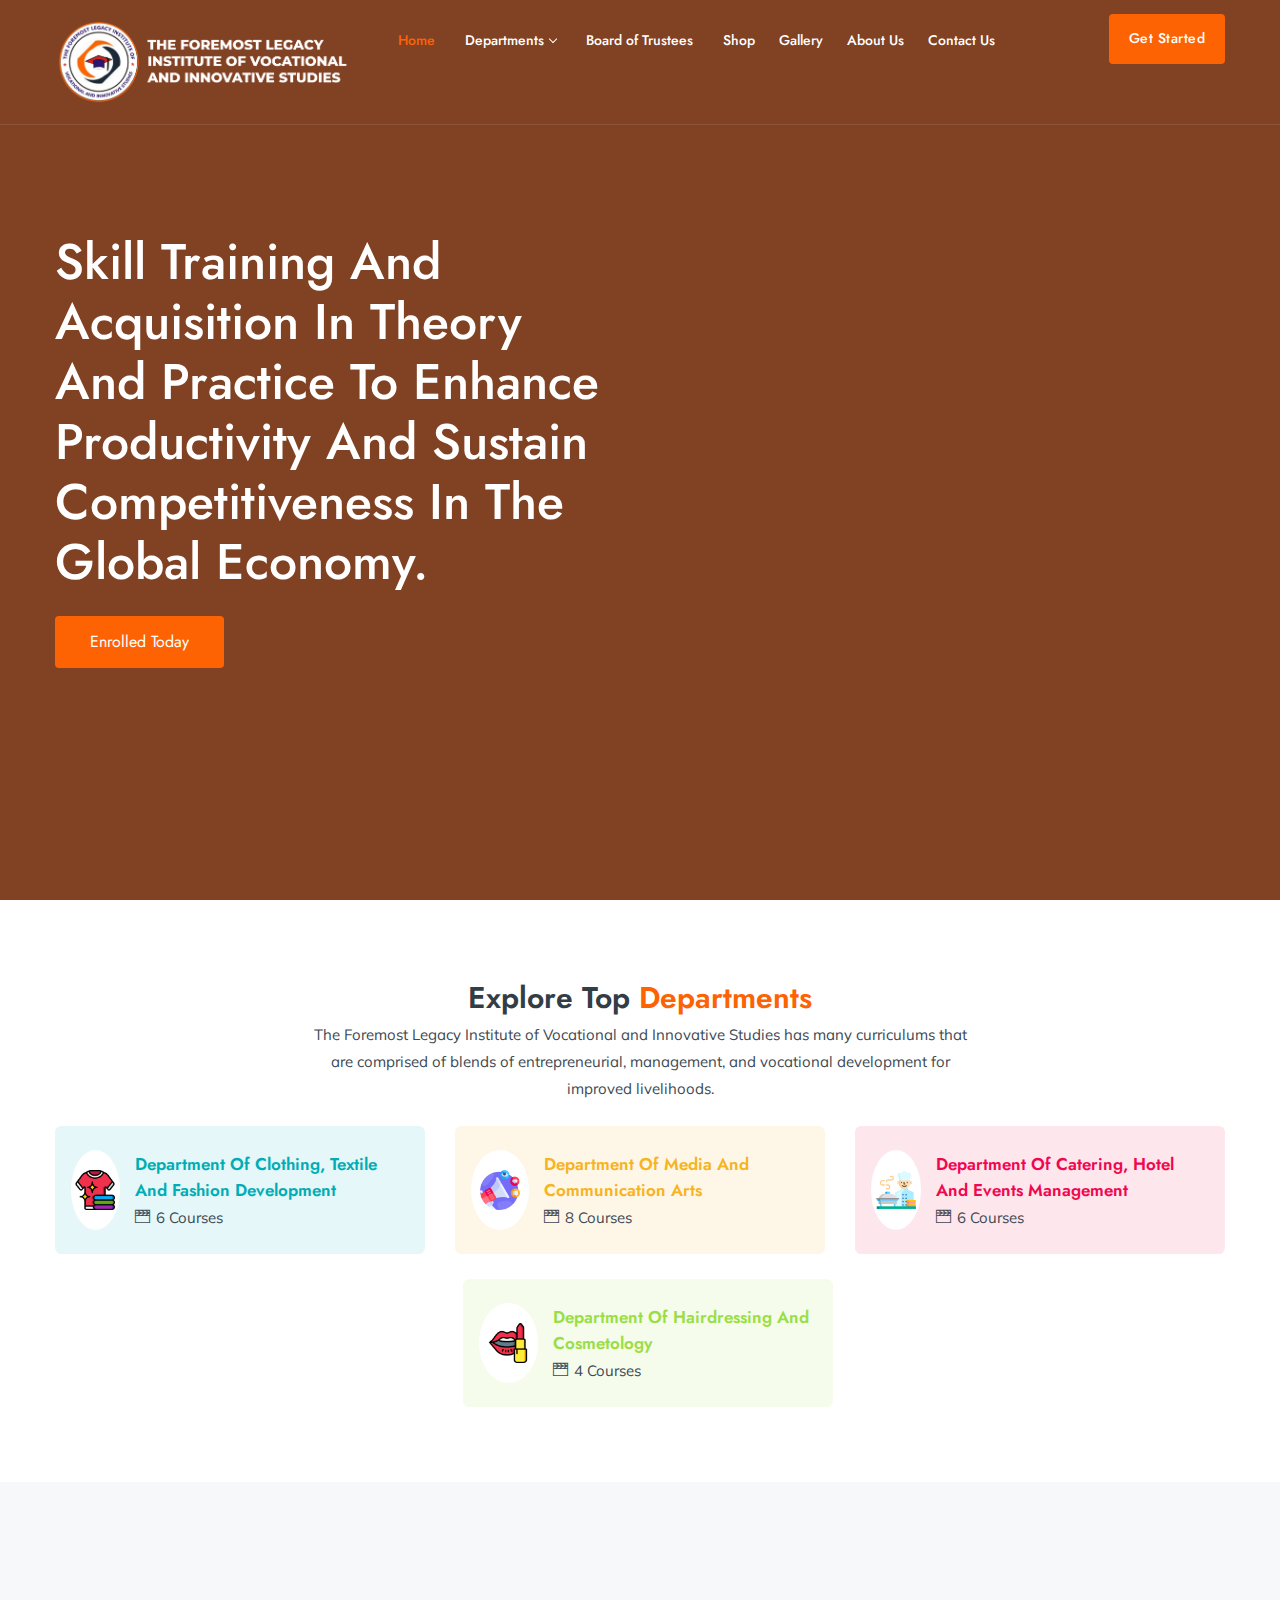
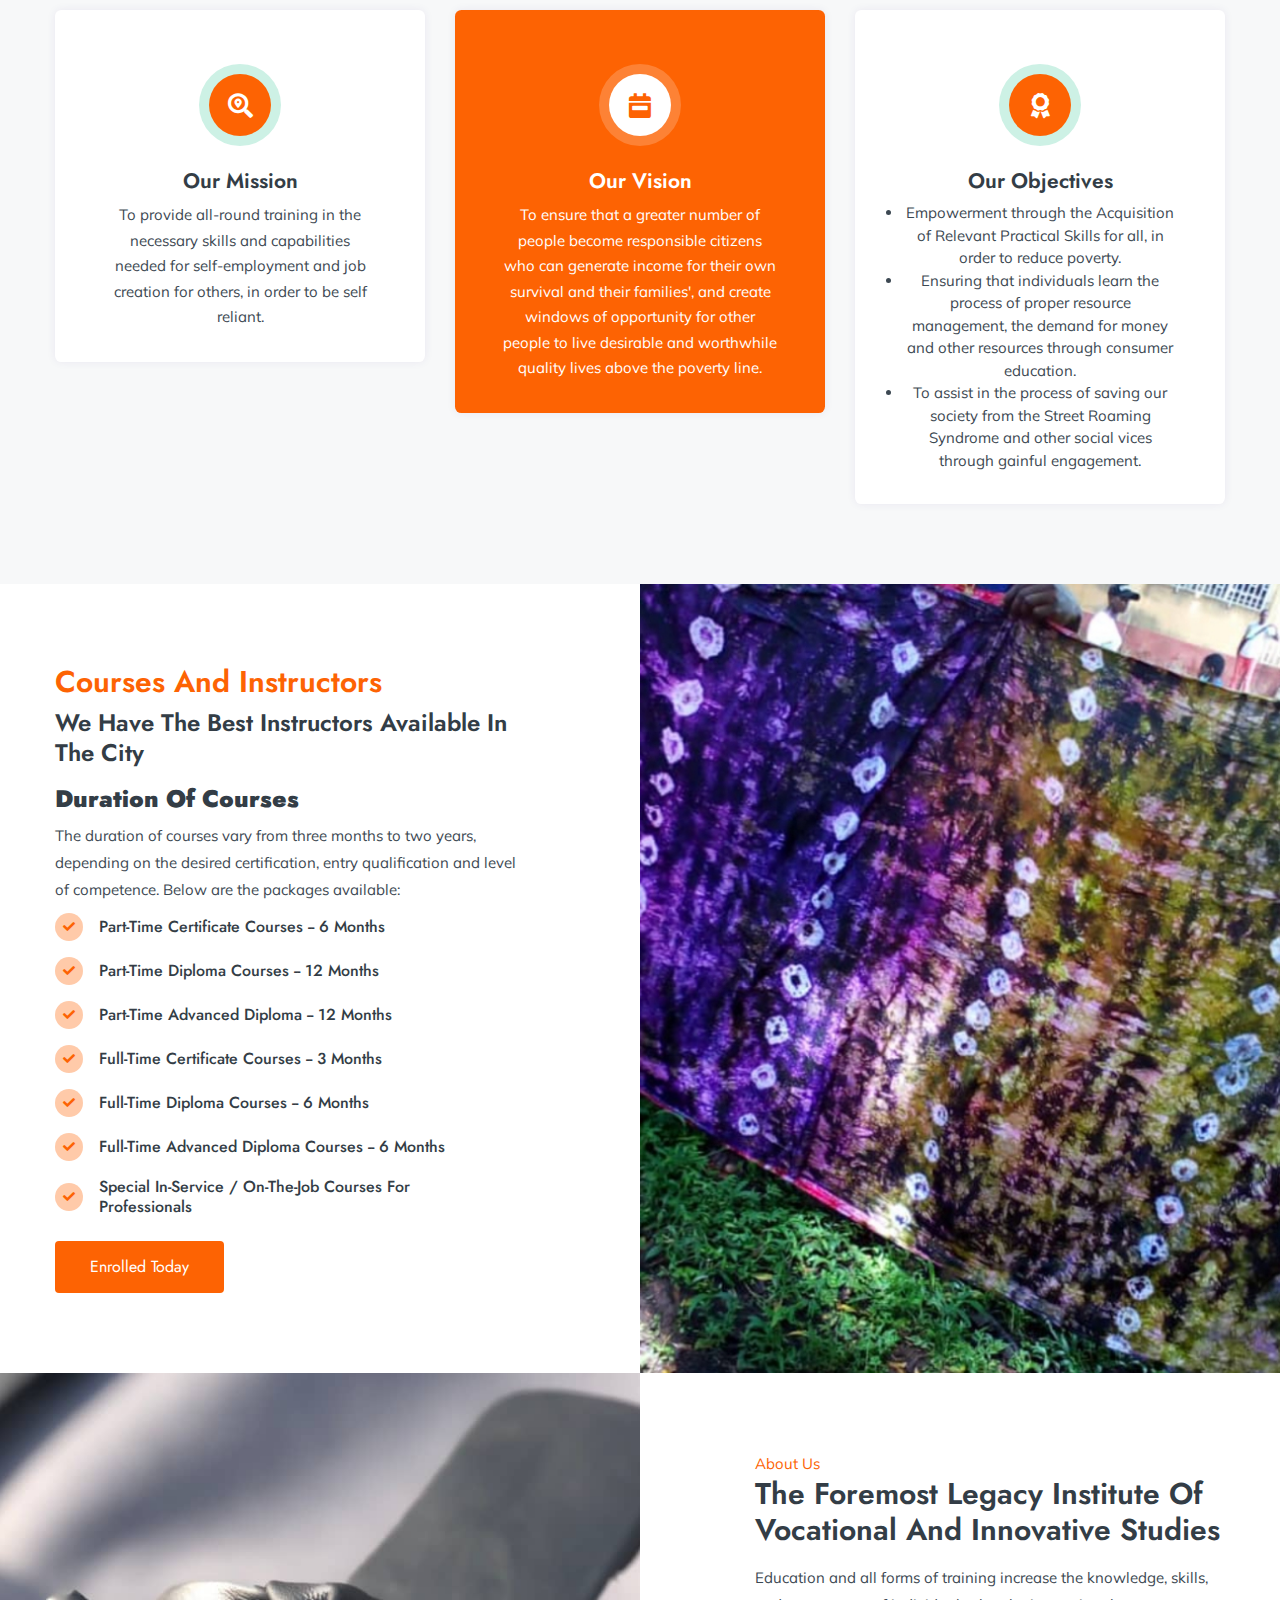
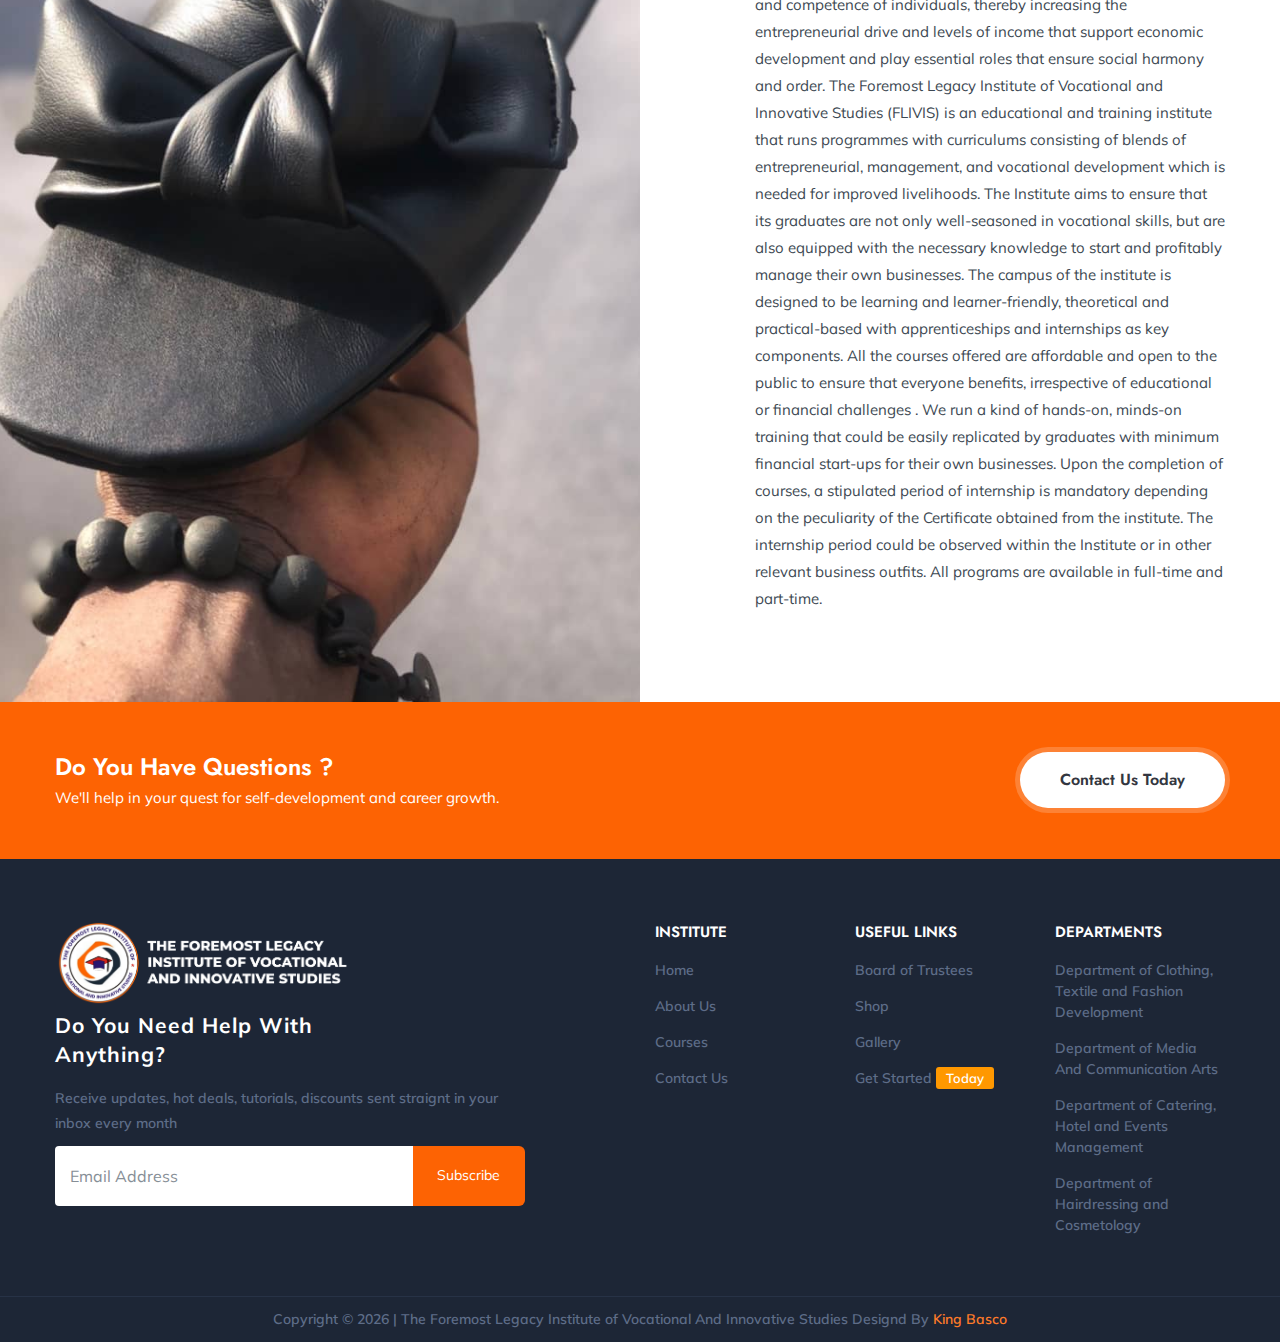
==== index.html @ 6ff0f6b6 "Initial commit" ====
<!DOCTYPE html>
<html lang="zxx">
	<head>
		<meta charset="utf-8" />
		<meta name="author" content="King Basco" />
		<meta name="viewport" content="width=device-width, initial-scale=1">
        <title> Home | The Foremost Legacy Institute of Vocational And Innovative</title>
		 
        <!-- Custom CSS -->
        <link href="assets/css/styles.css" rel="stylesheet">
		<!-- favicons Icons -->
		<link rel="apple-touch-icon" sizes="180x180" href="assets/icon.png" />
		<link rel="icon" type="image/png" sizes="32x32" href="assets/icon.png" />
		<link rel="icon" type="image/png" sizes="16x16" href="assets/icon.png" />
		<meta name="description" content="The Foremost Legacy Institute of Vocational and Innovative Studies (FLIVIS) is an educational and training institute that runs programmes with curriculums consisting of blends of entrepreneurial, management, and vocational development which is needed for improved livelihoods." />
	
		
    </head>
	
    <body>

        <!-- ============================================================== -->
        <!-- Main wrapper - style you can find in pages.scss -->
        <!-- ============================================================== -->
        <div id="main-wrapper">
		
            <!-- ============================================================== -->
            <!-- Top header  -->
            <!-- ============================================================== -->
            <!-- Start Navigation -->
			<div class="header header-transparent change-logo">
				<div class="container">
					<nav id="navigation" class="navigation navigation-landscape">
						<div class="nav-header">
							<a class="nav-brand static-logo" href="#"><img src="assets/logo-02.png" class="logo" alt="" /></a>
							<a class="nav-brand fixed-logo" href="#"><img src="assets/logo-dark-02.png" class="logo" alt="" /></a>
							<div class="nav-toggle"></div>
							<div class="mobile_nav">
								<ul>
									<li>
										<a href="contact.html" class="crs_yuo12 w-auto text-white theme-bg">
											<span class="embos_45"><i class="fas fa-sign-in-alt mr-1"></i>Get Started</span>
										</a>
									</li>
								</ul>
							</div>
						</div>
						<div class="nav-menus-wrapper">
							<ul class="nav-menu">
							
								<li class="active"><a href="#">Home<span class="submenu-indicator"></span></a>
								</li>
								
								<li><a href="departments.html">Departments<span class="submenu-indicator"></span></a>
									<ul class="nav-dropdown nav-submenu">
										<li><a href="department1.html">Department of Clothing, Textile and Fashion Development <span class="submenu-indicator"></span></a></li>										
										<li><a href="department2.html">Department of Media And Communication Arts<span class="submenu-indicator"></span></a></li>
										<li><a href="department3.html">Department of Catering, Hotel and Events Management<span class="submenu-indicator"></span></a></li>
										<li><a href="department4.html">Department of Hairdressing and Cosmetology <span class="submenu-indicator"></span></a></li>	
								    </ul>
								</li>
								
								<li><a href="boardoftrustees.html">Board of Trustees<span class="submenu-indicator"></span></a>
								</li>
								<li><a href="shop.html">Shop</a></li>
								<li><a href="gallery.html">Gallery</a></li>
								<li><a href="about.html">About Us</a></li>
								<li><a href="contact.html">Contact Us</a></li>
								
							</ul>
							
							<ul class="nav-menu nav-menu-social align-to-right">
								
								 
								<li class="add-listing theme-bg">
									<a href="contact.html" class="text-white">Get Started</a>
								</li>
							</ul>
						</div>
					</nav>
				</div>
			</div>
			<!-- End Navigation -->
			<div class="clearfix"></div>
			<!-- ============================================================== -->
			<!-- Top header  -->
			<!-- ============================================================== -->
			
			
			<!-- ============================ Hero Banner  Start================================== -->
			<div class="hero_banner image-cover" style="background:#fd6303 url(https://foremostlegacyinstitute.com/image.jpg) no-repeat;" data-overlay="5">
				<div class="container">
					<div class="row align-items-center">
						<div class="col-xl-6 col-lg-7 col-md-8 col-sm-12">
							<div class="simple-search-wrap text-left">
								<div class="hero_search-2">
									<h5 class="banner_title mb-4">Skill training and acquisition in theory and practice to enhance productivity and sustain competitiveness in the global economy. </h5>
									
									<div class="text-left mt-4"><a href="contact.html" class="btn btn-md text-light theme-bg">Enrolled Today</a></div>
								</div>
							</div>
						</div>
					</div>
				</div>
			</div>
			<!-- ============================ Hero Banner End ================================== -->
			
			<!-- ============================ Our Awards Start ================================== -->
			
			<!-- ============================ Our Awards End ================================== -->
			
			<!-- ============================ Top Categories Start ================================== -->
			<section class="min">
				<div class="container">
				
					<div class="row justify-content-center">
						<div class="col-lg-7 col-md-10 text-center">
							<div class="sec-heading center mb-4">
								<h2>Explore Top <span class="theme-cl">Departments</span></h2>
								<p>The Foremost Legacy Institute of Vocational and Innovative Studies has many curriculums that are comprised of blends of entrepreneurial, management, and vocational development for improved livelihoods.</p>
							</div>
						</div>
					</div>
					
					<div class="row">
						<div class="col-lg-4 col-md-4 col-sm-6">
							<div class="edu_cat_2 cat-1">
								<div class="edu_cat_icons">
									<a class="pic-main" href="department1.html"><img src="assets/laundry.png" class="img-fluid" alt="" /></a>
								</div>
								<div class="edu_cat_data">
									<h4 class="title"><a href="department1.html">Department of Clothing, Textile and Fashion Development</a></h4>
									<ul class="meta">
										<li class="video"><i class="ti-video-clapper"></i>6 Courses</li>
									</ul>
								</div>
							</div>							
						</div>
						
						<div class="col-lg-4 col-md-4 col-sm-6">
							<div class="edu_cat_2 cat-2">
								<div class="edu_cat_icons">
									<a class="pic-main" href="department2.html"><img src="assets/media.png" class="img-fluid" alt="" /></a>
								</div>
								<div class="edu_cat_data">
									<h4 class="title"><a href="department2.html">Department of Media And Communication Arts</a></h4>
									<ul class="meta">
										<li class="video"><i class="ti-video-clapper"></i>8 Courses</li>
									</ul>
								</div>
							</div>							
						</div>
						
						<div class="col-lg-4 col-md-4 col-sm-6">
							<div class="edu_cat_2 cat-3">
								<div class="edu_cat_icons">
									<a class="pic-main" href="department3.html"><img src="assets/catering.png" class="img-fluid" alt="" /></a>
								</div>
								<div class="edu_cat_data">
									<h4 class="title"><a href="department3.html">Department of Catering, Hotel and Events Management</a></h4>
									<ul class="meta">
										<li class="video"><i class="ti-video-clapper"></i>6 Courses</li>
									</ul>
								</div>
							</div>							
						</div>
						&nbsp;&nbsp;&nbsp;&nbsp;&nbsp;&nbsp;&nbsp;&nbsp;&nbsp;&nbsp;&nbsp;&nbsp;&nbsp;&nbsp;&nbsp;&nbsp;&nbsp;&nbsp;&nbsp;&nbsp;&nbsp;&nbsp;&nbsp;&nbsp;&nbsp;&nbsp;&nbsp;&nbsp;
						&nbsp;&nbsp;&nbsp;&nbsp;&nbsp;&nbsp;&nbsp;&nbsp;&nbsp;&nbsp;&nbsp;&nbsp;&nbsp;&nbsp;&nbsp;&nbsp;&nbsp;&nbsp;&nbsp;&nbsp;&nbsp;&nbsp;&nbsp;&nbsp;&nbsp;&nbsp;&nbsp;&nbsp;
						&nbsp;&nbsp;&nbsp;&nbsp;&nbsp;&nbsp;&nbsp;&nbsp;&nbsp;&nbsp;&nbsp;&nbsp;&nbsp;&nbsp;&nbsp;&nbsp;&nbsp;&nbsp;&nbsp;&nbsp;&nbsp;&nbsp;&nbsp;&nbsp;&nbsp;&nbsp;&nbsp;&nbsp;
						&nbsp;&nbsp;&nbsp;&nbsp;&nbsp;&nbsp;&nbsp;&nbsp;&nbsp;&nbsp;&nbsp;&nbsp;&nbsp;&nbsp;&nbsp; 
						<div class="col-lg-4 col-md-4 col-sm-6">
							<div class="edu_cat_2 cat-4">
								<div class="edu_cat_icons">
									<a class="pic-main" href="department4.html"><img src="assets/lipstick.png" class="img-fluid" alt="" /></a>
								</div>
								<div class="edu_cat_data">
									<h4 class="title"><a href="department4.html">Department of Hairdressing and Cosmetology </a></h4>
									<ul class="meta">
										<li class="video"><i class="ti-video-clapper"></i>4 Courses</li>
									</ul>
								</div>
							</div>							
						</div>
					</div>
					
				</div>
			</section>
			<!-- ============================ Top Categories End ================================== -->
			
			<!-- ============================ How It Works Start ================================== -->
			<section class="min gray">
				<div class="container">
					
					<div class="row justify-content-center">
					</div>
					
					<div class="row justify-content-center mt-5">
						
						<!-- Single Location -->
						<div class="col-lg-4 col-md-4 col-sm-6">
							<div class="wrk_grid">
								<div class="wrk_grid_ico">
									<i class="fa fa-search-location"></i>
								</div>
								<div class="wrk_caption">
									<h4>Our Mission</h4>
									<p>To provide all-round training in the necessary skills and capabilities needed for self-employment and job creation for others, in order to be self reliant.</p>
								</div>
							</div>
						</div>
						
						<!-- Single Location -->
						<div class="col-lg-4 col-md-4 col-sm-6">
							<div class="wrk_grid active">
								<div class="wrk_grid_ico">
									<i class="fa fa-calendar-week"></i>
								</div>
								<div class="wrk_caption">
									<h4>Our Vision</h4>
									<p>To ensure that a greater number of people become responsible citizens who can generate income for their own survival and their families', and create windows of opportunity for other people to live desirable and worthwhile quality lives above the poverty line.</p>
								</div>
							</div>
						</div>
						
						<!-- Single Location -->
						<div class="col-lg-4 col-md-4 col-sm-6">
							<div class="wrk_grid">
								<div class="wrk_grid_ico">
									<i class="fa fa-award"></i>
								</div>
								<div class="wrk_caption">
									<h4>Our Objectives</h4>
									<p><li>Empowerment through the Acquisition of Relevant Practical Skills for all, in order to reduce poverty.</li> <li>Ensuring that individuals learn the process of proper resource management, the demand for money and other resources through consumer education.</li> <li>To assist in the process of saving our society from the Street Roaming Syndrome and other social vices through gainful engagement.</li>
										</p>
								</div>
							</div>
						</div>
						
					</div>
					
				</div>
			</section>
			<div class="clearfix"></div>
			<!-- ============================ How It Works End ================================== -->
			
<!-- ============================ Work Process Start ================================== -->
<section class="imageblock">
	<div class="imageblock__content">
		<div class="background-image-holder" style="background: url(/assets/images/1.jpg);">
			<img alt="image" src="/assets/images/1.jpg">
		</div>
	</div>
	<div class="container">
		
		<div class="row align-items-center justify-content-between">
			<div class="col-xl-5 col-lg-6 col-md-6 col-sm-12">
				<div class="lmp_caption">
					<h2><span class="theme-cl"> courses and Instructors</span></h2>
					<h3 class="mb-3">We Have The Best Instructors Available in The City</h3>
					<h3><b>Duration of courses</b></h3>
					<p>The duration of courses vary from three months to two years, depending on the desired certification, entry qualification and level of competence. Below are the packages available:</p>
					<div class="mb-3 mr-4 ml-lg-0 mr-lg-4">
						<div class="d-flex align-items-center">
						  <div class="rounded-circle bg-light-success theme-cl p-2 small d-flex align-items-center justify-content-center">
							<i class="fas fa-check"></i>
						  </div>
						  <h6 class="mb-0 ml-3">Part-time Certificate courses -- 6 months</h6>
						</div>
					</div>
					<div class="mb-3 mr-4 ml-lg-0 mr-lg-4">
						<div class="d-flex align-items-center">
						  <div class="rounded-circle bg-light-success theme-cl p-2 small d-flex align-items-center justify-content-center">
							<i class="fas fa-check"></i>
						  </div>
						  <h6 class="mb-0 ml-3">Part-time Diploma courses -- 12 months</h6>
						</div>
					</div>
					<div class="mb-3 mr-4 ml-lg-0 mr-lg-4">
						<div class="d-flex align-items-center">
						  <div class="rounded-circle bg-light-success theme-cl p-2 small d-flex align-items-center justify-content-center">
							<i class="fas fa-check"></i>
						  </div>
						  <h6 class="mb-0 ml-3">Part-time Advanced Diploma -- 12 months</h6>
						</div>
					</div>
					<div class="mb-3 mr-4 ml-lg-0 mr-lg-4">
						<div class="d-flex align-items-center">
						  <div class="rounded-circle bg-light-success theme-cl p-2 small d-flex align-items-center justify-content-center">
							<i class="fas fa-check"></i>
						  </div>
						  <h6 class="mb-0 ml-3">Full-time Certificate courses -- 3 months</h6>
						</div>
					</div>
					<div class="mb-3 mr-4 ml-lg-0 mr-lg-4">
						<div class="d-flex align-items-center">
						  <div class="rounded-circle bg-light-success theme-cl p-2 small d-flex align-items-center justify-content-center">
							<i class="fas fa-check"></i>
						  </div>
						  <h6 class="mb-0 ml-3">Full-time Diploma courses -- 6 months</h6>
						</div>
					</div>
					<div class="mb-3 mr-4 ml-lg-0 mr-lg-4">
						<div class="d-flex align-items-center">
						  <div class="rounded-circle bg-light-success theme-cl p-2 small d-flex align-items-center justify-content-center">
							<i class="fas fa-check"></i>
						  </div>
						  <h6 class="mb-0 ml-3">Full-time Advanced Diploma courses -- 6 months</h6>
						</div>
					</div>
					<div class="mb-3 mr-4 ml-lg-0 mr-lg-4">
						<div class="d-flex align-items-center">
						  <div class="rounded-circle bg-light-success theme-cl p-2 small d-flex align-items-center justify-content-center">
							<i class="fas fa-check"></i>
						  </div>
						  <h6 class="mb-0 ml-3">Special In-service / On-the-Job courses for professionals</h6>
						</div>
					</div>
					<div class="text-left mt-4"><a href="contact.html" class="btn btn-md text-light theme-bg">Enrolled Today</a></div>
				</div>
			</div>
		</div>
	</div>
</section>
	
<section class="imageblock pt-m-0">
	<div class="imageblock__content left">
		<div class="background-image-holder" style="background: url(/assets/images/30.jpg);">
			<img alt="image" src="/assets/images/30.jpg">
		</div>
	</div>
	<div class="container">
		<div class="row align-items-center justify-content-end">
			<div class="col-xl-5 col-lg-5 col-md-6 col-sm-12">
				<span class="theme-cl">About Us</span>
				<h2 class="mb-3">The Foremost Legacy Institute of Vocational And Innovative Studies</h2>
					<p>Education and all forms of training increase the knowledge, skills, and competence of individuals, thereby increasing the entrepreneurial drive and levels of income that support economic development and play essential roles that ensure social harmony and order. The Foremost Legacy Institute of Vocational and Innovative Studies (FLIVIS) is an educational and training institute that runs programmes with curriculums consisting of blends of entrepreneurial, management, and vocational development which is needed for improved livelihoods. The Institute aims to ensure that its graduates are not only well-seasoned in vocational skills, but are also equipped with the necessary knowledge to start and profitably manage their own businesses. The campus of the institute is designed to be learning and learner-friendly, theoretical and practical-based with apprenticeships and internships as key components. All the courses offered are affordable and open to the public to ensure that everyone benefits, irrespective of educational or financial challenges . We run a kind of hands-on, minds-on training that could be easily replicated by graduates with minimum financial start-ups for their own businesses. Upon the completion of courses, a stipulated period of internship is mandatory depending on the peculiarity of the Certificate obtained from the institute. The internship period could be observed within the Institute or in other relevant business outfits.  All programs are available in full-time and part-time.
						</p>
					
			</div>
		</div>
		
	</div>
</section>
<div class="clearfix"></div>
<!-- ============================ Work Process End ================================== -->

			

			
			
			<!-- ============================ Call To Action ================================== -->
			<section class="theme-bg call_action_wrap-wrap">
				<div class="container">
					<div class="row">
						<div class="col-lg-12">
							
							<div class="call_action_wrap">
								<div class="call_action_wrap-head">
									<h3>Do You Have Questions ?</h3>
									<span>We'll help in your quest for self-development and career growth.</span>
								</div>
								<a href="contact.html" class="btn btn-call_action_wrap">Contact Us Today</a>
							</div>
							
						</div>
					</div>
				</div>
			</section>
			<!-- ============================ Call To Action End ================================== -->
			
			<!-- ============================ Footer Start ================================== -->
			<footer class="dark-footer skin-dark-footer style-2">
				<div class="footer-middle">
					<div class="container">
						<div class="row">
							
							<div class="col-lg-5 col-md-5">
								<div class="footer_widget">
									<img src="assets/logo-02.png" class="img-footer small mb-2" alt="" />
									<h4 class="extream mb-3">Do you need help with<br>anything?</h4>
									<p>Receive updates, hot deals, tutorials, discounts sent straignt in your inbox every month</p>
									<div class="foot-news-last">
										<div class="input-group">
										  <input type="text" class="form-control" placeholder="Email Address">
											<div class="input-group-append">
												<button type="button" class="input-group-text theme-bg b-0 text-light">Subscribe</button>
											</div>
										</div>
									</div>
								</div>
							</div>
							
							<div class="col-lg-6 col-md-7 ml-auto">
								<div class="row">
								
									<div class="col-lg-4 col-md-4">
										<div class="footer_widget">
											<h4 class="widget_title">Institute</h4>
											<ul class="footer-menu">
												<li><a href="index.html">Home</a></li>
												<li><a href="about.html">About Us</a></li>
												<li><a href="courses.html">Courses</a></li>
												<li><a href="contact.html">Contact Us</a></li>
											</ul>
										</div>
									</div>
											
									
							
									<div class="col-lg-4 col-md-4">
										<div class="footer_widget">
											<h4 class="widget_title">Useful Links</h4>
											<ul class="footer-menu">
												<li><a href="boardoftrustees.html">Board of Trustees</a></li>
												<li><a href="shop.html">Shop</a></li>
												<li><a href="gallery.html">Gallery</a></li>
												<li><a href="#">Get Started<span class="update">Today</span></a></li>
											</ul>
										</div>
									</div>


									<div class="col-lg-4 col-md-4">
										<div class="footer_widget">
											<h4 class="widget_title">Departments</h4>
											<ul class="footer-menu">
												<li><a href="department1.html">Department of Clothing, Textile and Fashion Development</a></li>
												<li><a href="department2.html">Department of Media And Communication Arts</a></li>
												<li><a href="department3.html">Department of Catering, Hotel and Events Management</a></li>
												<li><a href="department4.html">Department of Hairdressing and Cosmetology </a></li>
											</ul>
										</div>
									</div>
									
								</div>
							</div>
						</div>
					</div>
				</div>
				
				<div class="footer-bottom">
	<div class="container">
		<div class="row align-items-center">
			<div class="col-lg-12 col-md-12 text-center">
				<p class="mb-0" id="copyright"></p>
			</div>
		</div>
	</div>
</div>

<script>
	// Get the current year
	var currentYear = new Date().getFullYear();

	// Update the copyright notice with the current year
	var copyright = document.getElementById("copyright");
	copyright.innerHTML = "Copyright &copy; " + currentYear + " | The Foremost Legacy Institute of Vocational And Innovative Studies Designd By <a href='https://kingbasco.com'><span style='color:rgb(255, 123, 41);'>King Basco</span></a>";
</script>

			</footer>
			<!-- ============================ Footer End ================================== -->
			
			
			
			<a id="back2Top" class="top-scroll" title="Back to top" href="#"><i class="ti-arrow-up"></i></a>
			

		</div>
		<!-- ============================================================== -->
		<!-- End Wrapper -->
		<!-- ============================================================== -->

		<!-- ============================================================== -->
		<!-- All Jquery -->
		<!-- ============================================================== -->
		<script src="assets/js/jquery.min.js"></script>
		<script src="assets/js/popper.min.js"></script>
		<script src="assets/js/bootstrap.min.js"></script>
		<script src="assets/js/select2.min.js"></script>
		<script src="assets/js/slick.js"></script>
		<script src="assets/js/moment.min.js"></script>
		<script src="assets/js/daterangepicker.js"></script> 
		<script src="assets/js/summernote.min.js"></script>
		<script src="assets/js/metisMenu.min.js"></script>	
		<script src="assets/js/custom.js"></script>
		<!-- ============================================================== -->
		<!-- This page plugins -->
		<!-- ============================================================== -->		

	</body>
</html>
---- assets/css/styles.css ----
/*
* Theme Name: About Us | The Foremost Legacy Institute of Vocational And Innovative HTML Template
* Author: King Basco
* Version: 1.0
* Last Change: 29 Aug 2021
  Author URI    : https://King Basco.com/
-------------------------------------------------------------------*/
/*------------- List of Table -----------
# Fonts
# Global Settings
# Header Navigation Styles
# Homes Banner
# Education Elements
# Inner page design
# General Features
# Blog Designs
# Education Detail 
# E-Commerce & Product Designs
# Dashboard Design
# Footer Start 
# Responsiveness Start
------------- List of Table ----------*/

/* CSS Document */
@import url(../css/plugins/animation.css);
@import url(../css/plugins/bootstrap.min.css);
@import url(../css/plugins/date-picker.css);
@import url(../css/plugins/select2.css);
@import url(../css/plugins/slick.css);
@import url(../css/plugins/slick-theme.css);
@import url(../css/plugins/themify.css);
@import url(../css/plugins/morris.css);
@import url(../css/plugins/font-awesome.css);
@import url(../css/plugins/flaticon.css);
@import url(../css/plugins/summernote.min.css);

/*------------------------------------
	Fonts
------------------------------------*/
@import url('https://fonts.googleapis.com/css2?family=Jost:wght@400;500;600;700&display=swap');
@import url('https://fonts.googleapis.com/css?family=Muli:300,400,600,700');

/*------------------------------------------------------------
	Global Settings
-------------------------------------------------------------*/
* {
  outline: none; }
.modal-open {
    overflow: hidden !important;
}
body {
	background: #ffffff;
	color:#3c4852;
	font-size:15px;
	font-family: 'Muli', sans-serif;
	margin: 0;
	overflow-x: hidden !important;
	font-weight: 400;
}
.position-absolute {
    position: absolute!important;
}
html {
  position: relative;
  min-height: 100%;
  background: #ffffff; }
a {
    color:#30384e;
    text-decoration: none;
    background-color: transparent;
    -webkit-text-decoration-skip: objects;
}
ul {
    padding: 0;
    margin: 0;
}
a:hover,
a:focus {
  text-decoration: none; }

a.link {
  color:#e42d29; }
a.link:hover, a.link:focus, a:hover, a:focus {
    color:#fd6303; 
}
a.text-success:focus, a.text-success:hover {
    color:#27b737 !important;
}
a.text-primary:focus, a.text-primary:hover {
    color:#fd6303 !important;
}
a.text-warning:focus, a.text-warning:hover {
    color:#ff9b20 !important;
}
a.text-danger:focus, a.text-danger:hover {
    color:#f33066 !important;
}
a.white-link {
  color: #ffffff; 
}
a.white-link:hover, a.white-link:focus {
	color: #263238;
}
.btn.focus, .btn:focus {
    outline: 0;
    box-shadow: none;
}
section{
	padding:80px 0 80px;
	position:relative;
}
section.min{
	padding:80px 0 50px;
	position:relative;
}
.light-bg {
    background:#ecf7f3;
}
p {
    line-height:1.8;
}	

.gray{
	background:#f7f8f9;
}

.tbl {
    display: table;
} 
.full-height {
    height: 100%;
}

.no-ul-list{
	padding:0;
}
.no-ul-list li{
	list-style:none;
}
.progress {
    margin-bottom: 1.5em;
}
.full-width{
	width:100%;
}
p, ul, ol, dl, dt, dd, blockquote, address {
    margin: 0 0 10px;
}
.owl-carousel .item {
    padding: 0 15px;
}

.explore-content h1, .explore-content h2{
    font-family: 'Jost', sans-serif;
    font-weight: 600;
}
.shadow-0{
	box-shadow:none !important;
}
.dn {
    display: none;
}


/*------------ GLobal Settings: Heading-------------*/ 
h1,
h2,
h3,
h4,
h5,
h6 {
	color:#333d46;
	font-weight:600;
	text-transform: capitalize;
	font-family: 'Jost', sans-serif;
}

h5,
h6 {
	color:#333d46;
font-weight:500;	
}

.font-2{
  font-family: 'Jost', sans-serif;
}

h1 {
  line-height: 40px;
  font-size: 36px; }

h2 {
  line-height: 36px;
  font-size: 30px; }

h3 {
  line-height: 30px;
  font-size: 24px; }

h4 {
  line-height: 26px;
  font-size: 21px; }

h5 {
  line-height: 22px;
  font-size: 18px;
}

h6 {
  line-height: 20px;
  font-size: 16px;
}
.lead{
	font-size:20px !important;
}
.lead-i{
    font-family: 'Work Sans', sans-serif;
	font-size:22px !important;
	font-style:italic;
}

html body .dl {
  display: inline-block; }

html body .db {
  display: block; }

.no-wrap td,
.no-wrap th {
  white-space: nowrap; }

.circle {
  border-radius: 100%; }

.theme-bg{
	background:#fd6303 !important;
}
.theme-light{
	background:rgba(3, 185, 124,0.1) !important;
}
.theme-cl{
	color:#fd6303 !important;
}
.theme-bg-light {
    background: #ffd3b8 !important;
}
/*------------ Global Settings: Ul List Style ----------------*/
ul.list-style {
    padding: 0;
    margin: 0;
}
ul.list-style li {
    margin-bottom: 1.2em;
    line-height: 1.5;
    list-style: none;
    padding-left:30px;
    position: relative;
}
ul.list-style li:before {
    content: "\e64c";
    position: absolute;
    left: 0;
    font-size: 16px;
    top: 0;
    color: #fd6303;
    font-family: 'themify';
}
ul.list-style.style-2 li:before {
    content: "\e628" !important;
    color:#0273ff;
}

/*------------ Global Settings: Cutom Height ----------------*/
.ht-10{
	height:10px;
}
.ht-20{
	height:20px;
}
.ht-30{
	height:30px;
}
.ht-40{
	height:40px;
}
.ht-50{
	height:50px;
}
.ht-60{
	height:60px;
}
.ht-70{
	height:70px;
}
.ht-80{
	height:80px;
}
.ht-80{
	height:80px;
}
.ht-100{
	height:100px;
}
.ht-110{
	height:110px;
}
.ht-120{
	height:120px;
}
.ht-130{
	height:130px;
}
.ht-140{
	height:140px;
}
.ht-150{
	height:150px;
}
.ht-160{
	height:160px;
}
.ht-170{
	height:170px;
}
.ht-180{
	height:180px;
}
.ht-190{
	height:190px;
}
.ht-200{
	height:200px;
}
.ht-100{
	height:100%;
	min-height:580px;
}
.h-100{
	height:100vh;
	min-height:580px;
}
.hts-100{
	height:100%;
}
/*------------ Global Settings: Background & Image ----------------*/
.bg-img-holder {
  position: absolute;
  height: 100%;
  top: 0;
  left: 0;
  background-size: cover !important;
  background-position: 50% 50% !important;
  z-index: 0;
  transition: opacity .3s linear;
  -webkit-transition: opacity .3s linear;
  opacity: 0;
  background: #252525;
}
.bg-img-holder:not([class*='col-']) {
  width: 100%;
}
.bg-img-holder.background--bottom {
  background-position: 50% 100% !important;
}
.bg-img-holder.background--top {
  background-position: 50% 0% !important;
}
.image--light .bg-img-holder {
  background: none;
}
.bg-img-holder img {
  display: none;
}
.imagebg.border--round {
    overflow: hidden;
}
[data-overlay] {
  position: relative;
}
[data-overlay]:before {
  position: absolute;
  content: '';
  background:#052044;
  width: 100%;
  height: 100%;
  top: 0;
  left: 0;
  z-index: 1;
}
[data-overlay] *:not(.container):not(.bg-img-holder) {
  z-index: 2;
}
[data-overlay].image--light:before {
  background: #fff;
}
[data-overlay].bg--primary:before {
  background: #4a90e2;
}
[data-overlay="1"]:before {
  opacity: 0.1;
}
[data-overlay="2"]:before {
  opacity: 0.2;
}
[data-overlay="3"]:before {
  opacity: 0.3;
}
[data-overlay="4"]:before {
  opacity: 0.4;
}
[data-overlay="5"]:before {
  opacity: 0.5;
}
[data-overlay="6"]:before {
  opacity: 0.6;
}
[data-overlay="7"]:before {
  opacity: 0.7;
}
[data-overlay="8"]:before {
  opacity: 0.8;
}
[data-overlay="9"]:before {
  opacity: 0.9;
}
[data-overlay="10"]:before {
  opacity: 1;
}
[data-overlay="0"]:before {
  opacity: 0;
}
[data-scrim-bottom] {
  position: relative;
}
.imagebg {
  position: relative;
}
.imagebg .container {
  z-index: 2;
}
.imagebg .container:not(.pos-absolute) {
  position: relative;
}
.imagebg:not(.image--light) h1,
.imagebg:not(.image--light) h2,
.imagebg:not(.image--light) h3,
.imagebg:not(.image--light) h4,
.imagebg:not(.image--light) h5,
.imagebg:not(.image--light) h6,
.imagebg:not(.image--light) p,
.imagebg:not(.image--light) ul,
.imagebg:not(.image--light) blockquote {
  color: #fff;
}
.imagebg:not(.image--light) .bg--white h1,
.imagebg:not(.image--light) .bg--white h2,
.imagebg:not(.image--light) .bg--white h3,
.imagebg:not(.image--light) .bg--white h4,
.imagebg:not(.image--light) .bg--white h5,
.imagebg:not(.image--light) .bg--white h6 {
  color: #252525;
}
.imagebg:not(.image--light) .bg--white p,
.imagebg:not(.image--light) .bg--white ul {
  color: #666666;
}
div[data-overlay] h1,
div[data-overlay] h2,
div[data-overlay] h3,
div[data-overlay] h4,
div[data-overlay] h5,
div[data-overlay] h6 {
  color: #fff;
}
div[data-overlay] p{
  color: #fff;
}
.parallax {
  overflow: hidden;
}
/**! 07. Icons **/
.icon {
  line-height: 1em;
  font-size: 3.14285714em;
}
.icon--xs {
  font-size: 1em;
}
.icon--sm {
  font-size: 2.35714286em;
}
.icon--lg {
  font-size: 5.57142857em;
}
.imagebg:not(.image--light) span {
    color: #fff;
}
.gr_bg{
	background:#fd6303; 
	background: -webkit-linear-gradient(to right, #12ca86, #fd6303);
	background:linear-gradient(to right, #12ca86, #fd6303); 
}

/*-------------- GLobal Settings: Text Colors ----------------*/
.text-white {
  color: #ffffff !important; }

.text-danger {
  color: #f33066 !important; }

.text-muted {
  color: #8d97ad !important; }

.text-warning {
  color: #ff9b20 !important; }

.text-success {
  color: #27b737 !important; }

.text-info {
  color:#2196f3 !important; }

.text-inverse {
  color: #3e4555 !important; }

html body .text-blue {
  color: #02bec9; }

html body .text-purple {
  color: #7460ee; }

html body .text-primary {
  color:#e42d29 !important; }

html body .text-megna {
  color: #1dc8cd; }

html body .text-dark {
  color: #8d97ad; }

html body .text-themecolor {
  color:#e42d29; }

/*------------------------ Global Settings: Lists ------------------*/
.lists-4, .lists-3, .lists-2, .lists-1 {
    margin: 0;
    padding: 0;
}
.lists-4 li, .lists-3 li, .lists-2 li, .lists-1 li {
    list-style: none;
    margin: 1px 0 14px;
    line-height: 27px;
    margin-left: 22px;
    position: relative;
}
.lists-4 li:before, .lists-3 li:before, .lists-2 li:before, .lists-1 li:before {
    font-family: 'themify';
    margin: 0;
    position: relative;
    color: #66676b;
    float: left;
    margin-left: -22px;
    display: block;
}
.lists-4.color li:before, .lists-3.color li:before, .lists-2.color li:before, .lists-1.color li:before{
	color:#e42d29;
}
.lists-1 li:before {
    content: "\e71b";
    font-size: 13px;
}
.lists-2 li:before {
    content: "\e724";
    font-size: 13px;
}
.lists-3 li:before {
    content: "\e64c";
    font-size: 13px;
}
.lists-4 li:before {
    content:"\e65d";
    font-size: 13px;
}
/*-------------- Global Settings: Alerts & Notification --------------*/
.alert-primary {
    color: #0055ff;
    background-color: #eaf1ff;
    border-color: #eaf1ff;
}
.alert-success {
    color: #27b737;
    background-color: #e9ffeb;
    border-color: #e9ffeb;
}
.alert-warning {
    color: #ff9b20;
    background-color: #fff5e9;
    border-color: #fff5e9;
}
.alert-info {
    color: #08a7c1;
    background-color: #effdff;
    border-color: #effdff;
}
.alert-danger {
    color: #f33066;
    background-color: #ffe9e9;
    border-color: #ffe9e9;
}
.alert-dark {
    color: #3e4758;
    background-color: #eff4ff;
    border-color: #eff4ff;
}
.alert-secondary {
    color: #4b5d6f;
    background-color: #d6dfe8;
    border-color: #d6dfe8;
}
/*-------------- GLobal Settings: Background Colors ----------------*/
.bg-primary {
  background-color:#e42d29 !important; }

.bg-success {
  background-color: #27b737 !important; }

.bg-info {
  background-color:#1ac790 !important; }

.bg-warning {
  background-color: #ff9b20 !important; }

.bg-danger {
  background-color: #f33066 !important; }

.bg-orange {
  background-color: #ec2828 !important; }

.bg-yellow {
  background-color: #fed700; }

.bg-facebook {
  background-color: #3b5a9a; }

.bg-twitter {
  background-color: #56adf2; }

html body .bg-megna {
  background-color: #1dc8cd; }

html body .bg-theme {
  background-color:#e42d29; }

html body .bg-inverse {
  background-color:#374158; }

html body .bg-purple {
  background-color: #7460ee; }

html body .bg-light {
  background-color: #f4f8fa !important; }

html body .bg-light-primary {
  background-color: #f1effd; }

html body .bg-light-success {
  background-color: #ffcaa9; }

html body .bg-light-info {
  background-color: #cfecfe; }

html body .bg-light-extra {
  background-color: #ebf3f5; }

html body .bg-light-warning {
  background-color: #fff8ec; }
  
html body .bg-light-purple {
  background-color:#f1efff; }
  
html body .bg-light-danger {
  background-color: #f9e7eb; }

html body .bg-light-inverse {
  background-color: #f6f6f6; }

html body .bg-light {
  background-color:#f5f7f9; }

html body .bg-white {
  background-color: #ffffff; }
 
html body .bg-whites {
  background-color: #f4f5f7; }
  
html body .bg-red {
  background-color: #e21137; }
  
html body .bg-green {
  background-color: #4caf50; }
  
html body .bg-sky {
  background-color: #20b2c1; }
  
html body .bg-blue {
  background-color: #03a9f4; }

html body .bg-dark-blue{
	background-color:#192c48;
}
/*----------- GLobal Settings: Simple List -----------*/
ul.simple-list {
    padding: 0;
    margin: 0;
}
ul.simple-list li {
    list-style: none;
    padding: 10px 5px 10px 28px;
}
ul.simple-list li {
    list-style: none;
    padding: 10px 5px 10px 28px;
    position: relative;
}
ul.simple-list li:before {
    content: "\e6af";
    font-family: themify;
    position: absolute;
    left: 0;
}

/*------------ GLobal Settings: Table ------------*/
.table thead th {
    vertical-align: bottom;
    border-bottom: 1px solid transparent;
    border-top: 0px !important;
}
.table-striped tbody tr:nth-of-type(odd) {
    background-color:#f7f9fb;
}
.table>tbody>tr>td, .table>tbody>tr>th, .table>tfoot>tr>td, .table>tfoot>tr>th, .table>thead>tr>td, .table>thead>tr>th {
    border-top: 1px solid #f0f4f7;
}
.table tr th, .table tr td {
    border-color: #eaeff5;
    padding: 12px 15px;
    vertical-align: middle;
}
.table.tbl-big tr th, .table.tbl-big tr td {
    padding:20px 15px;
}
.table.tbl-big.center tr th, .table.tbl-big.center tr td {
    padding:20px 15px;
	text-align:center;
}
table.table tr th {
    font-weight: 600;
}
.table-dark {
    color: #fff;
    background-color: #212529;
}
.table-dark td, .table-dark th, .table-dark thead th {
    border-color: #32383e !important;
}
.table .thead-dark th {
    color: #fff;
    background-color: #212529;
    border-color: #32383e;
}
/*------------- GLobal Settings: Buttons ----------------*/

.btn {
	color: #ffffff;
	padding: 12px 25px;
	cursor: pointer;
	-webkit-transition: 0s;
	-o-transition: 0s;
	transition: 0s;
	border-radius:0.1rem;
}
.btn.btn-md {
    padding: 16px 35px;
}
.btn.btn-lg{
    padding:20px 42px;
}
.text-light{
	color:#ffffff !important;
}
.btn {
    border: none;
    box-shadow: none;
    border-radius: 4px;
	font-family:'Jost', sans-serif;
}
.btn-outline-theme {
    color: #fd6303;
    background-color: transparent;
    border: 2px solid #fd6303;
    -webkit-transition: 0.2s ease-in;
    -o-transition: 0.2s ease-in;
    transition: 0.2s ease-in;
}
.btn-outline-theme:hover, .btn-outline-theme:focus {
    color: #ffffff !important;
    background-color: #fd6303;
    border-color:#fd6303;
}
.btn-rounded {
    border-radius: 50px !important;
    -webkit-border-radius: 50px !important;
}
/*----------- GLobal Settings: Pagination ------------------*/
.pagination {
    display: table;
    padding-left: 0;
    border-radius: 4px;
    margin:20px auto 0;
}

.pagination>li>a,
.pagination>li>a, .pagination>li>span {
    position: relative;
    float: left;
    padding: 0;
    margin:5px;
    color: #5a6f7c;
    text-decoration: none;
    background-color: #fff;
    border-radius: 50%;
    width:40px;
    height:40px;
    text-align: center;
    line-height:40px;
    border: 1px solid #eaeff5;
}

.pagination>.active>a,
.pagination>.active>a:focus,
.pagination>.active>a:hover,
.pagination>.active>span,
.pagination>.active>span:focus,
.pagination>.active>span:hover,
.pagination>li>a:focus,
.pagination>li>a:hover {
    z-index: 2;
    color:#ffffff;
    cursor: pointer;
    background-color:#fd6303;
    border-color:#fd6303;
}

.pagination li:first-child a {
    background:#fd6303;
    border: 1px solid #fd6303;
    border-radius:50% !important;
    color: #fff
}

.pagination li:last-child a {
    background: #35434e;
    border: 1px solid #35434e;
    border-radius:50% !important;
    color: #fff
}
.pagination>li {
    display: inline;
}
.page-item.active .page-link {
    z-index: 2;
    color: #fff;
    background-color:#fd6303;
    border-color:#fd6303;
}
.pagination.smalls>li>a,
.pagination.smalls>li>a, .pagination.smalls>li>span {
    width:28px;
    height:28px;
	font-weight:600;
	font-size:12px;
	line-height:28px;
}
/*----------- Global Settings: Custom Checkbox & Radio Button ----------------*/
.checkbox-custom, .radio-custom {
opacity: 0;
position: absolute;   
}

.checkbox-custom, .checkbox-custom-label, .radio-custom, .radio-custom-label {
    display: inline-block;
    vertical-align: middle;
    margin: 5px;
    cursor: pointer;
    margin-left: 0;
}
.checkbox-custom-label, .radio-custom-label {
	position: relative;
	width: 100%;
	color:#515a6f;
}
.checkbox-custom + .checkbox-custom-label:before{
	content: '';
	background: #fff;
	border: 2px solid #dae3ec;
	display: inline-block;
	vertical-align: middle;
	width: 20px;
	height: 20px;
	border-radius:2px;
	padding: 2px;
	margin-right: 10px;
	text-align: center;
}
._adv_features_list label i {
    font-style: initial;
    font-weight: 600;
    float: right;
}
.radio-custom + .radio-custom-label:before {
content: '';
background: #fff;
border: 2px solid #dae3ec;
display: inline-block;
vertical-align: middle;
width: 20px;
height: 20px;
border-radius: 50%;
padding: 2px;
margin-right: 10px;
text-align: center;
}

.checkbox-custom:checked + .checkbox-custom-label:before {
    background: rgba(5, 175, 120,0.1);
    border-radius: 2px;
    border: none;
}
.checkbox-custom:checked + .checkbox-custom-label:after {
    content: "\f00c";
    font-family: Fontawesome;
    position: absolute;
    left: 5px;
    top:4px;
    font-size: 10px;
    color: #05af78;
	font-weight: 400;
}
.form-group .checkbox-custom:checked + .checkbox-custom-label:after {
    top:3px;
}
.radio-custom + .radio-custom-label:before {
border-radius: 50%;
}

.radio-custom:checked + .radio-custom-label:before {
background:#e42d29;
box-shadow: inset 0px 0px 0px 4px #fff;
}
.company-brands label{
font-weight:normal;
color:#828f99;
font-size:15px;
}

.checkbox-custom:focus + .checkbox-custom-label, .radio-custom:focus + .radio-custom-label {
  outline:none /* focus style */
}
.company-brands input[type='checkbox']:focus{
outline:none;
}
.company-brands label:focus{
outline:none;
}
label i.count{
    float: right;
    width: 20px;
	font-style:initial;
    height: 20px;
    display: inline-flex;
    align-items: center;
    justify-content: center;
    background: rgba(3, 185, 124,0.1);
    border-radius: 50%;
    font-size:10px;
    font-weight: 600;
    color: #fd6303;
}
/*--------------- GLobal Settings: On off switch ---------------*/
.onoffswitch {
  position: relative;
  width: 70px;
  -webkit-user-select: none;
  -moz-user-select: none;
  -ms-user-select: none;
  margin: 0 auto;
}

.onoffswitch-checkbox {
  display: none;
}

.onoffswitch-label {
  display: block;
  overflow: hidden;
  cursor: pointer;
  border: 2px solid transparent;
  border-radius: 20px;
}

.onoffswitch-inner {
  display: block;
  width: 200%;
  margin-left: -100%;
  -webkit-transition: margin 0.3s ease-in 0s;
  -o-transition: margin 0.3s ease-in 0s;
  transition: margin 0.3s ease-in 0s;
}
.onoffswitch-inner:before, .onoffswitch-inner:after {
    display: block;
    float: left;
    width: 50%;
    height: 30px;
    padding: 0;
    line-height: 30px;
    font-size: 14px;
    color: white;
    -webkit-box-sizing: border-box;
    box-sizing: border-box;
}
.onoffswitch-inner:before {
    content: "";
    padding-right: 27px;
    background-color: #27b737;
    color: #FFFFFF;
}
  .onoffswitch-inner:after {
    content: "";
    padding-right: 24px;
    background-color: #3e4555;
    color: #999999;
    text-align: right;
}

.onoffswitch-switch {
  display: block;
  width: 23px;
  margin: 6px;
  background: #FFFFFF;
  height: 23px;
  position: absolute;
  top: -1px;
  bottom: 0;
  right: 35px;
  border-radius: 20px;
  -webkit-transition: all 0.3s ease-in 0s;
  -o-transition: all 0.3s ease-in 0s;
  transition: all 0.3s ease-in 0s;
}

.onoffswitch-checkbox:checked + .onoffswitch-label .onoffswitch-inner {
  margin-left: 0;
}

.onoffswitch-checkbox:checked + .onoffswitch-label .onoffswitch-switch {
  right: 0px;
}
/*----------- GLobal Settings: Custom Radio Button ------------*/
[type="radio"]:checked,
[type="radio"]:not(:checked) {
    position: absolute;
    left: -9999px;
}
[type="radio"]:checked + label,
[type="radio"]:not(:checked) + label
{
    position: relative;
    padding-left: 28px;
    cursor: pointer;
    line-height:16px;
    display: inline-block;
}
[type="radio"]:checked + label:before, [type="radio"]:not(:checked) + label:before {
    content: '';
    position: absolute;
    left: 0;
    top: 0;
    width: 18px;
    height:18px;
    border: 1px solid #ddd;
    border-radius: 100%;
    background: #fff;
    border-radius: 50% !important;
}
[type="radio"]:checked + label:after,
[type="radio"]:checked + label:after, [type="radio"]:not(:checked) + label:after {
    content: '';
    width: auto;
    height: auto;
    background: transparent;
    position: absolute;
    top:0px !important;
    left:3px !important;
    border-radius: 100%;
    -webkit-transition: all 0.2s ease;
    transition: all 0.2s ease;
}
[type="radio"]:not(:checked) + label:after {
    opacity: 0;
    -webkit-transform: scale(0);
    transform: scale(0);
}
[type="radio"]:checked + label:after {
    opacity: 1;
    -webkit-transform: scale(1);
    transform: scale(1);
}
/*------------- GLobal Settings: Bootstrap 4 hack --------------*/
.card-columns {
  -webkit-column-gap: 30px;
  -moz-column-gap: 30px;
  column-gap: 30px;
}

.card-columns .card {
    margin-bottom: 30px;
}

.invisible {
  visibility: hidden !important;
}

.hidden-xs-up {
  display: none !important;
}

@media (max-width: 575px) {
	.hidden-xs-down {
		display: none !important;
	}
}

@media (min-width: 576px) {
	.hidden-sm-up {
		display: none !important;
	}
}

.hidden-xl-down {
  display: none !important;
}

/*---------- GLobal Settings: Section Heading Style ---------*/
.sec-heading {
	margin-bottom:2rem;
}
.sec-heading.lg {
	margin-bottom:30px;
}
.sec-heading.center {
	text-align:center;
}
.sec-heading h2, .sec-heading p{
	margin-bottom:5px;
}
.sec-heading.light h2, .sec-heading.light p{
	color:#ffffff;
}
.color-heading .sec-heading h2{
    color: #e42d29;	
}
.sec-heading p{
	margin-bottom:5px;
}
.single-items {
    padding: 0 10px;
}
.property-slide, .item-slide{
    margin: 0 -15px;
}
.sec-heading2 {
    width: 100%;
    display: flex;
    flex-wrap: wrap;
    align-items: center;
}
.sec-left {
    flex: 1;
}
.sec-left h3 {
    font-size: 20px;
    margin-bottom: 0px;
}
.sec-right a {
    font-size: 14px;
    font-weight: 600;
    opacity: 0.7;
}
/*----------- GLobal Settings: Forms ------------*/
.form-control {
	height: 54px;
    padding-left: 15px;
    margin: 0 !important;
    box-shadow: none !important;
    background: #ffffff;
    border:1px solid #e6ebf5;
    color: #707e9c;
    border-radius: 4px;
}
textarea.form-control{
	min-height:80px;
}
.input-with-icon {
    position: relative;
    width: 100%;
}
.input-with-icon .form-control, .input-with-shadow .form-control, .input-with-shadow .select2-container, .input-with-icon .select2-container {
    padding-left: 30px !important;
    height: 54px;
    background: #ffffff;
    overflow: hidden;
}
.input-with-icon i {
    position: absolute;
    top: 48%;
    transform: translateY(-50%);
    left: 8px;
    font-size: 15px;
    color: #215463;
    font-style: normal;
    opacity: 0.4;
    font-style: normal;
    cursor:pointer;
    pointer-events: none;
}
.select2-container--default .select2-selection--single {
    background-color: #fff;
    border-radius: 0;
    border: none;
    height: 54px;
}
span.select2-selection.select2-selection--single {
    padding-left: 15px;
	color:#707e9c;
    border-radius: 4px;
    border: 1px solid #e6ebf5;
}
.select2-container--default .select2-selection--single .select2-selection__rendered {
    line-height: 54px;
    text-align: left;
    padding: 0 15px 0 0;
}
.select2-container--default .select2-selection--single .select2-selection__arrow {
    height: 50px;
    position: absolute;
    top: 1px;
    right: 10px;
    width: 20px;
}
.select2-container--default .select2-selection--single .select2-selection__placeholder {
    color: #707e9c;
}
.select2-container--default .select2-selection--single .select2-selection__clear {
    right: 15px;
    top: -2px;
}

.smalls .form-control {
	height:42px;
}
.smalls .select2-container--default .select2-selection--single {
    height:42px;
}
.smalls .select2-container--default .select2-selection--single .select2-selection__rendered {
    line-height:42px;
}
.smalls .select2-container--default .select2-selection--single .select2-selection__arrow {
    height:42px;
    right: 10px;
    width: 20px;
}
.form-group label {
    font-size: 13px;
    font-weight: 600;
	opacity:0.8;
}
.custom-file {
    position: relative;
    display: inline-block;
    width: 100%;
    height: calc(2.25rem + 2px);
    margin-bottom: 0;
}
.input-group>.custom-file, .input-group>.custom-select, .input-group>.form-control {
    position: relative;
    -webkit-box-flex: 1;
    -ms-flex: 1 1 auto;
    flex: 1 1 auto;
    width: 1%;
    margin-bottom: 0;
}
.input-group>.custom-file {
    display: -webkit-box;
    display: -ms-flexbox;
    display: flex;
    -webkit-box-align: center;
    -ms-flex-align: center;
    align-items: center;
}
.custom-file-input {
    position: relative;
    z-index: 2;
    width: 100%;
    height: calc(2.25rem + 2px);
    margin: 0;
    opacity: 0;
}
.custom-file-label {
    position: absolute;
    top: 0;
    right: 0;
    left: 0;
    z-index: 1;
    height: calc(2.25rem + 2px);
    padding: .375rem .75rem;
    line-height: 1.5;
    color: #495057;
    background-color: #fff;
    border: 1px solid #ced4da;
    border-radius: .25rem;
}
.input-group>.custom-file:not(:last-child) .custom-file-label, .input-group>.custom-file:not(:last-child) .custom-file-label::before {
    border-top-right-radius: 0;
    border-bottom-right-radius: 0;
}
.custom-file-label::after {
    position: absolute;
    top: 0;
    right: 0;
    bottom: 0;
    z-index: 3;
    display: block;
    height: calc(calc(2.25rem + 2px) - 1px * 2);
    padding: .375rem .75rem;
    line-height: 1.5;
    color: #495057;
    content: "Browse";
    background-color: #e9ecef;
    border-left: 1px solid #ced4da;
    border-radius: 0 .25rem .25rem 0;
}
.custom-file-input:lang(en)~.custom-file-label::after {
    content: "Browse";
}
.close {
    color: #2bbb8a;
    opacity: 1;
}
.modal-title {
    font-size: 15px;
}
.select2-container {
    display: block;
}

/**************************************
	Header Navigation Styles
***************************************/
.nav-brand,
.nav-brand:focus,
.nav-brand:hover,
.nav-menu>li>a {
    color:#333d46;
}

.menu__list,
.nav-dropdown,
.nav-menu,
ul {
    list-style: none
}

.menu__link,
.navigation,
.navigation * {
    -webkit-tap-highlight-color: transparent
}

.navigation,
.navigation * {
    box-sizing: border-box
}

.navigation {
    width: 100%;
    height: 70px;
    display: table;
    position: relative;
    font-family: 'Poppins', sans-serif;
    font-size: 14px;
}

.nav-toggle,
.navigation-hidden .nav-header {
    display: none
}

.navigation-portrait {
    height: 48px
}

.navigation-fixed {
    position: fixed;
    top: 0;
    left: 0
}

.navigation-hidden {
    width: 0 !important;
    height: 0 !important;
    margin: 0 !important;
    padding: 0 !important
}

.align-to-right {
    float: right;
    letter-spacing: 0.5px;
}

.nav-header {
    display: flex;
    align-items: center;
    float: left;
}

.nav-brand {
    padding:20px 15px;
    font-size: 24px;
	margin-right: 1rem;
	padding-left: 0;
    text-decoration: none !important
}

.deatils ul li a,
.indicate a,
.logo h1 a,
.nav-button,
.nav-dropdown>li>a,
.nav-menu>li>a,
nav a {
    text-decoration: none
}

.navigation-portrait .nav-brand {
    font-size: 18px;
    line-height: 48px
}

.nav-logo>img {
    height: 48px;
    margin: 11px auto;
    padding: 0 15px;
    float: left
}

.nav-logo:focus>img {
    outline: initial
}

.deatils ul li a,
.indicate a,
.menu__link:focus,
.menu__link:hover,
nav a,
nav a:focus,
nav a:hover {
    outline: 0
}

.navigation-portrait .nav-logo>img {
    height: 36px;
    margin: 6px auto 6px 15px;
    padding: 0
}

.nav-toggle {
    width: 30px;
    height: 30px;
    padding: 10px 2px 0;
    position: absolute;
    top: 50%;
    margin-top: -14px;
    left: 0;
    cursor: pointer;
}

.nav-toggle:before {
    content: "";
    position: absolute;
    width: 24px;
    height: 2px;
    background-color: #70798b;
    border-radius: 10px;
    box-shadow: 0 .5em 0 0 #70798b, 0 1em 0 0 #70798b
}

.navigation-portrait .nav-toggle {
    display: block
}

.navigation-portrait .nav-menus-wrapper {
    width: 320px;
    height: 100%;
    top: 0;
    left: -400px;
    position: fixed;
    background-color: #fff;
    z-index: 20000;
    overflow-y: auto;
    -webkit-overflow-scrolling: touch;
    transition-duration: .8s;
    transition-timing-function: ease
}

.navigation-portrait .nav-menus-wrapper.nav-menus-wrapper-right {
    left: auto;
    right: -400px
}

.nav-menus-wrapper.nav-menus-wrapper-open {
    left: 0
}

.nav-menus-wrapper.nav-menus-wrapper-right.nav-menus-wrapper-open {
    right: 0
}

.nav-menus-wrapper-close-button {
    width: 30px;
    height: 40px;
    margin: 10px 7px;
    display: none;
    float: right;
    color: #70798b;
    font-size: 26px;
    cursor: pointer
}

.navigation-portrait .nav-menus-wrapper-close-button {
    display: block
}

.nav-menu {
    margin: 0;
    padding: 0;
    line-height: normal
}

.navigation-portrait .nav-menu {
    width: 100%
}

.navigation-landscape .nav-menu.nav-menu-centered {
    float: none;
    text-align: center
}

.nav-menu>li {
    display: inline-block;
    float: left;
    text-align: left
}

.navigation-portrait .nav-menu>li {
    width: 100%;
    position: relative;
    border-top: solid 1px #f0f0f0
}

.navigation-portrait .nav-menu>li:last-child {
    border-bottom: solid 1px #f0f0f0
}

.nav-menu+.nav-menu>li:first-child {
    border-top: none
}

.navigation-landscape .nav-menu.nav-menu-centered>li {
    float: none
}

.nav-menu>li>a {
    padding: 30px 12px;
    display: inline-block;
    font-family: 'Jost', sans-serif;
    font-weight:500;
    transition: color .3s, background .3s;
    font-size:14px;
}

.navigation-portrait .nav-menu>li>a {
    height: auto;
    width: 100%;
    padding: 12px 15px 12px 26px
}

.nav-menu>.active>a,
.nav-menu>.focus>a,
.nav-menu>li:hover>a {
    color: #fd6303 !important;
}

.nav-menu>li>a>[class*=ion-], .nav-menu>li>a>i {
    width: 18px;
    height: 16px;
    line-height: 16px;
    -ms-transform: scale(1.4);
    /* transform: scale(1.4); */
    top: 1px;
    position: relative;
}

.nav-menu>li>a>[class*=ion-] {
    width: 16px;
    display: inline-block;
    transform: scale(1.8)
}

.navigation-portrait .nav-menu.nav-menu-social {
    width: 100%;
    text-align: center
}

.nav-menu.nav-menu-social>li {
    text-align: center;
    float: none;
    border: none !important
}
.navigation-portrait .nav-menu.nav-menu-social>li {
    width: auto
}

.nav-menu.nav-menu-social>li>a>[class*=ion-] {
    font-size: 12px
}

.nav-menu.nav-menu-social>li>a>.fa, .nav-menu.nav-menu-social>li>a>.fas {
    font-size: 15px
}

.navigation-portrait .nav-menu.nav-menu-social>li>a {
    padding: 15px
}

.submenu-indicator {
    margin-left: 6px;
    margin-top:6px;
    float: right;
    transition: all .3s
}

.navigation-portrait .submenu-indicator {
    width: 54px;
    height: 44px;
    margin-top: 0;
    position: absolute;
    text-align: center;
    z-index: 20000
}

.submenu-indicator-chevron {
    height: 6px;
    width: 6px;
    display: block;
    border-style: solid;
    border-width: 0 1px 1px 0;
    border-color:transparent #506377 #506377 transparent;
    -ms-transform: rotate(45deg);
    transform: rotate(45deg);
    transition: border .3s
}

.navigation-portrait .submenu-indicator-chevron {
    position: absolute;
    top: 18px;
    left: 24px
}

.nav-menu>.active>a .submenu-indicator-chevron,
.nav-menu>.focus>a .submenu-indicator-chevron,
.nav-menu>li:hover>a .submenu-indicator-chevron {
    border-color: transparent #fd6303 #fd6303 transparent
}

.navigation-portrait .submenu-indicator.submenu-indicator-up {
    -ms-transform: rotate(-180deg);
    transform: rotate(-180deg)
}

.nav-overlay-panel {
    width: 100%;
    height: 100%;
    top: 0;
    left: 0;
    position: fixed;
    display: none;
    z-index: 19999
}

.no-scroll {
    width: 100%;
    height: 100%;
    overflow: hidden
}

.nav-search {
    height: 70px;
    float: right;
    z-index: 19998
}

.navigation-portrait .nav-search {
    height: 48px;
    padding: 0 10px;
    margin-right: 52px
}

.navigation-hidden .nav-search {
    display: none
}

.nav-search-button {
    width: 70px;
    height: 70px;
    line-height: 70px;
    text-align: center;
    cursor: pointer;
    background-color: #fbfcfd
}

.nav-search-icon {
    width: 14px;
    height: 14px;
    margin: 2px 8px 8px 4px;
    display: inline-block;
    vertical-align: middle;
    position: relative;
    color: #70798b;
    text-align: left;
    text-indent: -9999px;
    border: 2px solid;
    border-radius: 50%;
    -webkit-transform: rotate(-45deg);
    -ms-transform: rotate(-45deg);
    transform: rotate(-45deg);
    transition: color .3s
}

.nav-search-icon:after,
.nav-search-icon:before {
    content: '';
    pointer-events: none
}

.nav-search-icon:before {
    width: 2px;
    height: 11px;
    top: 11px;
    position: absolute;
    left: 50%;
    border-radius: 0 0 1px 1px;
    box-shadow: inset 0 0 0 32px;
    transform: translateX(-50%)
}

.nav-search-button:hover .nav-search-icon {
    color: #e42d29
}

.navigation-portrait .nav-search-button {
    width: 50px;
    height: 48px;
    line-height: 46px;
    font-size: 22px
}

.nav-search>form {
    width: 100%;
    height: 100%;
    padding: 0 auto;
    display: none;
    position: absolute;
    left: 0;
    top: 0;
    background-color: #fff;
    z-index: 99
}

.nav-search-inner {
    width: 70%;
    height: 70px;
    margin: auto;
    display: table
}

.navigation-portrait .nav-search-inner {
    height: 48px
}

.nav-search-inner input[type=search],
.nav-search-inner input[type=text] {
    height: 70px;
    width: 100%;
    margin: 0;
    padding: 0 12px;
    font-size: 26px;
    text-align: center;
    color: #70798b;
    outline: 0;
    line-height: 70px;
    border: none;
    background-color: transparent;
    transition: all .3s
}

.navigation-portrait .nav-search-inner input[type=search],
.navigation-portrait .nav-search-inner input[type=text] {
    height: 48px;
    font-size: 18px;
    line-height: 48px
}

.nav-search-close-button {
    width: 28px;
    height: 28px;
    display: block;
    position: absolute;
    right: 20px;
    top: 20px;
    line-height: normal;
    color: #70798b;
    font-size: 20px;
    cursor: pointer;
    text-align: center
}

.nav-button,
.nav-text {
    display: inline-block;
    font-size: 14px
}

.navigation-portrait .nav-search-close-button {
    top: 10px;
    right: 14px
}

.nav-button {
    margin: 18px 15px 0;
    padding: 8px 14px;
    color: #fff;
    text-align: center;
    border-radius: 4px;
    background-color: #e42d29;
    transition: opacity .3s
}

.nav-button:focus,
.nav-button:hover {
    color: #fff;
    text-decoration: none;
    opacity: .85
}

.navigation-portrait .nav-button {
    width: calc(100% - 52px);
    margin: 17px 26px
}

.nav-text {
    margin: 25px 15px;
    color: #70798b
}

.navigation-portrait .nav-text {
    width: calc(100% - 52px);
    margin: 12px 26px 0
}

.navigation-portrait .nav-text+ul {
    margin-top: 15px
}

.nav-dropdown {
    min-width:250px;
    margin: 0;
    padding: 0;
    display: none;
    position: absolute;
    z-index: 98;
    white-space: nowrap
}

.navigation-portrait .nav-dropdown {
    width: 100%;
    position: static;
    left: 0
}

.nav-dropdown .nav-dropdown {
    left: 100%
}

.nav-menu>li .nav-dropdown {
    border: none;
	padding:15px;
	background:#ffffff;
	border-radius: 0.5rem;
    box-shadow: 0px 0px 42px 0px rgba(32, 32, 32, 0.15);
	-webkit-box-shadow: 0px 0px 42px 0px rgba(32, 32, 32, 0.15);    
}
.nav-menu>li>.nav-dropdown:before {
  background-color: #ffffff;
  content: "";
  width:22px;
  height:22px;
  left:27px;
  top:-12px;
  position: absolute;
  -webkit-transform: rotate(45deg);
  -moz-transform: rotate(45deg);
  -o-transform: rotate(45deg);
  transform: rotate(45deg);
  -o-transition: all 0.2s ease 0s;
  transition: all 0.2s ease 0s;
  -webkit-transition: all 0.2s ease 0s;
  -moz-transition: all 0.2s ease 0s; 
}
.nav-dropdown>li {
    width: 100%;
    float: left;
    clear: both;
    position: relative;
    text-align: left
}

.nav-dropdown>li>a {
    width: 100%;
    padding:14px 20px 14px 10px;
	border-bottom: 1px solid #e4e8ec;
    display: inline-block;
    float: left;
    color:#333c56;
    -webkit-transition: all 0.3s ease 0s;
    -moz-transition: all 0.3s ease 0s;
    -o-transition: all 0.3s ease 0s;
    transition: all 0.3s ease 0s;
	font-family: 'Jost', sans-serif;
}
.nav-dropdown>li:last-child>a{
	border-bottom:none;
}
.nav-dropdown>li>a:hover, .nav-dropdown>li>a:focus {
    padding-left: 20px;
	color:#fd6303;
}
.social-icon a i,
.social-icons a i {
    width: 32px;
    height: 32px;
    display: inline-block;
    border-radius: 16px
}

.nav-dropdown>.focus>a,
.nav-dropdown>li:hover>a {
    color:#fd6303;
}

.nav-dropdown.nav-dropdown-left {
    right: 0
}

.nav-dropdown>li>.nav-dropdown-left {
    left: auto;
    right: 100%
}

.navigation-landscape .nav-dropdown-left>li>a {
    text-align: right
}

.navigation-portrait .nav-dropdown>li>a {
    padding: 12px 20px 12px 30px
}

.navigation-portrait .nav-dropdown>li>ul>li>a {
    padding-left: 50px
}

.navigation-portrait .nav-dropdown>li>ul>li>ul>li>a {
    padding-left: 70px
}

.navigation-portrait .nav-dropdown>li>ul>li>ul>li>ul>li>a {
    padding-left: 90px
}

.navigation-portrait .nav-dropdown>li>ul>li>ul>li>ul>li>ul>li>a {
    padding-left: 110px
}

.nav-dropdown .submenu-indicator {
    right: 15px;
    top: 16px;
    position: absolute
}

.menu__list,
.navbar,
nav a {
    position: relative
}

.navigation-portrait .submenu-indicator {
    right: 0;
    top: 0
}

.nav-dropdown .submenu-indicator .submenu-indicator-chevron {
    -ms-transform: rotate(-45deg);
    transform: rotate(-45deg)
}

.navigation-portrait .nav-dropdown .submenu-indicator .submenu-indicator-chevron {
    -ms-transform: rotate(45deg);
    transform: rotate(45deg)
}

.nav-dropdown>.focus>a .submenu-indicator-chevron,
.nav-dropdown>li:hover>a .submenu-indicator-chevron {
    border-color: transparent #fd6303 #fd6303 transparent
}

.navigation-landscape .nav-dropdown-left .submenu-indicator {
    left: 10px
}

.navigation-landscape .nav-dropdown-left .submenu-indicator .submenu-indicator-chevron {
    -ms-transform: rotate(135deg);
    transform: rotate(135deg)
}

nav a {
    display: inline-block
}

.header {
    background:#fff;
	z-index:6;
}

.header-top {
    padding: 1em 0;
    background: #05222A
}

.indicate {
    float: left
}

.deatils {
    float: right
}

.indicate a {
    font-size: 1.1em;
    color: #C6C7C7;
    vertical-align: middle
}

.deatils ul li i,
.indicate i {
    font-size: 1.2em;
    color: #888f90;
    vertical-align: middle
}

.indicate i {
    margin-right: .5em
}

.deatils ul li {
    display: inline-block;
    margin: 0 5px
}

.deatils ul li i {
    margin-right: .5em
}

.deatils ul li a {
    font-size: 1.1em;
    color: #C6C7C7;
    vertical-align: middle
}

.social-icons {
    float: right;
    margin-top: .7em
}


.logo h1 a {
    color: #fff;
    font-size: 1.3em
}

.logo span {
    display: block;
    font-size: .32em;
    letter-spacing: 4px
}

.header-bottom {
    padding: 1em 0
}

.navbar-nav {
    float: left;
    margin: 0
}

.navbar-default {
    background: #fff;
    border: none !important
}

.navbar-default .navbar-nav>li>a {
    color: #05222A;
    font-size: 1.3em;
    font-weight: 900
}

.navbar-default .navbar-nav>.active>a,
.navbar-default .navbar-nav>.active>a:focus,
.navbar-default .navbar-nav>.active>a:hover,
.navbar-default .navbar-nav>li>a:focus,
.navbar-default .navbar-nav>li>a:hover {
    color: #02B875;
    background-color: #fff
}

.navbar {
    min-height: 50px;
    margin-bottom: 0;
    border: 1px solid transparent
}

.navbar-default .navbar-nav>.open>a,
.navbar-default .navbar-nav>.open>a:focus,
.navbar-default .navbar-nav>.open>a:hover {
    color: #05222A;
    background-color: #fff
}

.menu__list {
    -webkit-flex-wrap: inherit;
    flex-wrap: inherit
}

.menu__item {
    display: block;
    margin: 1em 0
}

.menu__link {
    cursor: pointer;
    -webkit-user-select: none;
    -moz-user-select: none;
    -ms-user-select: none;
    user-select: none;
    -webkit-touch-callout: none;
    -khtml-user-select: none
}

.menu--francisco .menu__item {
    margin: 0 1.5em
}

.menu--francisco .menu__link {
    position: relative;
    overflow: hidden;
    height: 3em;
    padding: 1em 0;
    text-align: center;
    color: #b5b5b5;
    -webkit-transition: color .3s;
    transition: color .3s
}

.menu--francisco .menu__link:focus,
.menu--francisco .menu__link:hover {
    color: #929292
}

.menu--francisco .menu__item--current .menu__link {
    color: #02B875
}

.menu--francisco .menu__link::before {
    content: '';
    position: absolute;
    top: 0;
    left: 0;
    width: 100%;
    height: 3px;
    opacity: 0;
    background: #02B875;
    -webkit-transform: translate3d(0, -3em, 0);
    transform: translate3d(0, -3em, 0);
    -webkit-transition: -webkit-transform 0s .3s, opacity .2s;
    transition: transform 0s .3s, opacity .2s
}

.menu--francisco .menu__item--current .menu__link::before,
.menu--francisco .menu__link:hover::before {
    opacity: 1;
    -webkit-transform: translate3d(0, 0, 0);
    transform: translate3d(0, 0, 0);
    -webkit-transition: -webkit-transform .5s, opacity .1s;
    transition: transform .5s, opacity .1s;
    -webkit-transition-timing-function: cubic-bezier(.4, 0, .2, 1);
    transition-timing-function: cubic-bezier(.4, 0, .2, 1)
}

.menu--francisco .menu__helper {
    display: block;
    pointer-events: none
}

.menu--francisco .menu__item--current .menu__helper,
.menu__link:hover .menu__helper {
    -webkit-animation: anim-francisco .3s forwards;
    animation: anim-francisco .3s forwards
}

@-webkit-keyframes anim-francisco {
    50% {
        opacity: 0;
        -webkit-transform: translate3d(0, 100%, 0);
        transform: translate3d(0, 100%, 0)
    }
    51% {
        opacity: 0;
        -webkit-transform: translate3d(0, -100%, 0);
        transform: translate3d(0, -100%, 0)
    }
    100% {
        opacity: 1;
        -webkit-transform: translate3d(0, 0, 0);
        transform: translate3d(0, 0, 0)
    }
}

@keyframes anim-francisco {
    50% {
        opacity: 0;
        -webkit-transform: translate3d(0, 100%, 0);
        transform: translate3d(0, 100%, 0)
    }
    51% {
        opacity: 0;
        -webkit-transform: translate3d(0, -100%, 0);
        transform: translate3d(0, -100%, 0)
    }
    100% {
        opacity: 1;
        -webkit-transform: translate3d(0, 0, 0);
        transform: translate3d(0, 0, 0)
    }
}
.nav-menu.nav-menu-social>li.add-listing {
    border-radius:4px;
    top: 14px;
    position: relative;
    height:50px;
    padding: 0px;
    margin-left: 10px;
	background:#252525;
}

.nav-menu.nav-menu-social>li.add-listing a {
    top:0px;
	padding: 30px 20px;
    color:#ffffff !important;
}

.nav-menu.nav-menu-social>li.add-listing.bg-whit{
    background:#ffffff !important;
}
.nav-menu.nav-menu-social>li.add-listing.bg-whit a{
    color:#333d46 !important;
}
.nav-brand img {
    max-width:300px;
	position: relative;
    top:0px;
}
.nav-menu>li>a.crs_yuo12, .mobile_nav .crs_yuo12{
    width:42px;
    height:42px;
    display: inline-flex;
    align-items: center;
    border: 1px solid #eaeff7;
    border-radius:4px;
    padding: 0;
    margin: 0;
    justify-content: center;
    color: #748194;
	position:relative;
	margin-left:7px;
}
.nav-menu>li>a.crs_yuo12, .mobile_nav .crs_yuo12.w-auto {
    width: auto;
    padding: 4px 15px;
}
.nav-menu>li>a.crs_yuo12 .embose_count, .mobile_nav .crs_yuo12 .embose_count{
    position: absolute;
    padding: 3px 4px;
    border-radius: 50%;
    background:#4caf50;
    line-height: 1;
    font-style: normal;
    color: #ffffff;
    font-size: 11px;
    top: -2px;
    right: -7px;
}
.nav-menu>li>a.crs_yuo12 .embose_count.red, .mobile_nav .crs_yuo12 .embose_count.red {
    background: #ff5722;
}
/*--------- Dashboard Dropdown ----------*/
.btn-group.account-drop {
    position: relative;
    padding:19px 15px;
}
.account-drop .dropdown-menu a {
    padding: 0.6rem 0;
    font-size: 14px;
}
.account-drop .dropdown-menu .ground-content a {
    margin: 0;
    padding: 0;
}
.account-drop .dropdown-menu {
    top:70px !important;
    right: 0 !important;
    background: #fff;
    box-shadow: none;
    min-width:280px;
    left: initial !important;
	border:none;
    padding:0rem;
	overflow:hidden;
	border-radius: 0.4rem;
	box-shadow:0 0 20px 0 rgb(62 28 131 / 10%);
	-webkit-box-shadow:0 0 20px 0 rgb(62 28 131 / 10%);
}
.drp_menu_headr {
    display: flex;
    align-items: center;
    padding:1.2rem;
    background: #fd6303;
}
.drp_menu_headr h4{
	font-size:18px;
	margin:0;
	color:#ffffff;
}
.account-drop .dropdown-menu ul {
    padding: 0;
    margin: 0;
}
.account-drop .dropdown-menu ul li {
    list-style: none;
    padding: 0;
    width: 100%;
    display: block;
}
.account-drop .dropdown-menu ul li a {
    width: 100%;
    display: flex;
    align-items: center;
    font-size: 14px;
    font-weight:400;
    color: #495363;
	position:relative;
    font-family: 'Jost', sans-serif;
    padding: 1rem 1.2rem;
    border-bottom: 1px solid #edf0f3;
}
.account-drop .dropdown-menu ul li:last-child a{
	border-right:none;
}
.account-drop .dropdown-menu ul li a i {
    margin-right: 4px;
    position: relative;
    top:0px;
}
.notti_coun {
    position: absolute;
    right: 10px;
    width: 18px;
    height: 18px;
    display: inline-flex;
    align-items: center;
    justify-content: center;
    background: #333333;
    border-radius: 50%;
    font-size: 13px;
    font-weight: 600 !important;
    font-family: 'Jost', sans-serif;
    color: #ffffff;
}
span.notti_coun.style-1 {
    background: #2bb170;
}
span.notti_coun.style-2{
    background: #9972e6;
}
span.notti_coun.style-3{
    background: #03a9f4;
}
span.expiration {
    position: absolute;
    right: 10px;
    padding: 4px 10px;
    border-radius: 4px;
    background: #f31f67;
    font-size: 12px;
    top: 13px;
    color: #ffffff;
}
/*----------Dark Menu --------*/
@media (min-width: 993px) {
.nav-menu.nav-menu-social>li.add-listing.bg-white{
    background:#ffffff !important;
}
.nav-menu.nav-menu-social>li.add-listing.bg-white a{
    color:#333333 !important;
}
.header.header-fixed{
    box-shadow: 0 5px 30px rgba(0, 22, 84, 0.1);
    -webkit-box-shadow: 0 5px 30px rgba(0, 22, 84, 0.1);
    background: #ffffff;
    position: fixed;
    z-index: 999;
    width: 100%;
    top: 0;
    -webkit-transition: 0.2s ease-in;
    -o-transition: 0.2s ease-in;
    transition: 0.2s ease-in;
    -webkit-animation-duration: 0.5s;
    animation-duration: 0.5s;
    -webkit-animation-name: slideInDown;
    animation-name: slideInDown;
}
.header.head-shadow{
    box-shadow: 0 5px 30px rgba(0, 22, 84, 0.1);
    -webkit-box-shadow: 0 5px 30px rgba(0, 22, 84, 0.1);
}
.header.head-border{
    border-bottom:1px solid #e9ecef;
}
.nav-menu.nav-menu-social>li.add-listing a {
    top: -16px;
}
.nav-menu.nav-menu-social>li.add-listing.style-2 a {
    top: -16px;
}
.header.header-dark {
    background-color: #1f263e;
}
.header.header-dark .nav-brand, .header.header-dark .nav-brand:focus, .header.header-dark .nav-brand:hover, .header.header-dark .nav-menu>li>a {
    color: #ffffff;
}

.header.header-dark .nav-menu>li .nav-dropdown {
    background:#232b46;
}
.header.header-dark .nav-dropdown>li>a {
    border-bottom: 1px solid #2e3654;
}
.header.header-dark .nav-menu>li>.nav-dropdown:before {
  background-color:#232b46;
}

/*------ transparent --------*/
.header.header-transparent {
    background: transparent;
    position: absolute;
    top: 0;
    left: 0;
    right: 0;
    display: inline-block;
    width: 100%;
    z-index:6;
    border-bottom: 1px solid rgba(255,255,255,0.1);
}
.header.header-transparent.header-fixed{
    box-shadow: 0 5px 30px rgba(0, 22, 84, 0.1);
    -webkit-box-shadow: 0 5px 30px rgba(0, 22, 84, 0.1);
    background:#ffffff;
    position: fixed;
    z-index: 999;
    width: 100%;
    top: 0;
    -webkit-transition: 0.2s ease-in;
    -o-transition: 0.2s ease-in;
    transition: 0.2s ease-in;
    -webkit-animation-duration: 0.5s;
    animation-duration: 0.5s;
    -webkit-animation-name: slideInDown;
    animation-name: slideInDown;
}
.header.header-transparent .nav-brand, .header.header-transparent .nav-brand:focus, .header.header-transparent .nav-brand:hover, .header.header-transparent .nav-menu>li>a {
    color: #ffffff;
}
.header.header-transparent.header-fixed .nav-brand, .header.header-transparent.header-fixed .nav-brand:focus, .header.header-transparent.header-fixed .nav-brand:hover, .header.header-transparent.header-fixed .nav-menu>li>a {
    color:#333d46;
}
.change-logo .nav-brand.fixed-logo {
    display: none;
}
.change-logo.header-fixed .nav-brand.fixed-logo {
    display: block;
}
.change-logo.header-fixed .nav-brand.static-logo {
    display: none;
}

.dark-text .nav-brand, .header-transparent.dark-text .nav-brand:focus, .header-transparent.dark-text .nav-brand:hover, .header-transparent.dark-text .nav-menu>li>a {
    color: #404656;
}
.header-transparent.dark-text .nav-menu>li>a:hover, .header-transparent.dark-text .nav-menu>li>a:focus {
    color:#e42d29;
}
.header-transparent .submenu-indicator-chevron {
    border-color: transparent #ffffff #ffffff transparent;
}
.header-transparent.dark-text .submenu-indicator-chevron {
    border-color: transparent #333d46 #333d46 transparent;
}
.header-transparent.header-fixed .submenu-indicator-chevron {
    border-color:transparent #506377 #506377 transparent;
}
.header.header-fixed a.alio_green {
    color: #07ad7f !important;
}
.mobile_nav {
    display: none;
}
li._my_prt_list a {
    display: inline-flex;
    font-size: 14px;
    font-weight: 600;
    color:#293544;
    font-family: 'Jost', sans-serif;
}
li._my_prt_list a span {
    width: auto;
    padding: 0px 6px;
    background: #fd6303;
    border-radius: 50px;
    color: #ffffff;
    margin-right: 4px;
}
}
@media (max-width: 992px) {
.navigation-portrait .nav-brand {
    margin-left:25px;
}
.nav-brand img {
    max-width:120px;
    position: relative;
    top: 2px;
}
.nav-brand {
    padding: 10px 15px;
	padding-right: 0;
}
.nav-header {
    width: 100%;
}
.navigation-portrait .nav-brand {
    flex: 1;
}
.mobile_nav ul {
    display: inline-block;
    margin: 0;
    padding: 0;
}
.mobile_nav ul li {
    display: inline-block;
    padding-left:2px;
}
.mobile_nav ul li:first-child{
	padding-left:0;
}
.mobile_nav ul li a {
    display: inline-flex;
    font-size: 14px;
    font-weight: 600;
    color:#293544;
    font-family: 'Jost', sans-serif;
}
.mobile_nav ul li._my_prt_list a span {
    width: auto;
    padding: 0px 6px;
    background: #fd6303;
    border-radius: 50px;
    color: #ffffff;
    margin-right: 4px;
}
.mobile_nav ul li i.fas {
    position: relative;
}
.navigation-portrait .nav-menu.nav-menu-social {
    display: none;
}
.mobile_nav .account-drop .btn.btn-order-by-filt img.avater-img {
    width: 25px;
    border-radius: 50%;
}
.mobile_nav ul li a.add_prt {
    width:34px;
    height:34px;
    display: inline-flex;
    align-items: center;
    justify-content: center;
    background:#fb8b00;
    border-radius:50%;
    color: #ffffff;
    line-height: 0;
}
.mobile_nav ul li a.add_prt i.fas {
    top: 0;
}
}

/*
DROPDOWN STYLE
=========================== */
nav .menu > li.dropdown > a:before, nav .menu > li.megamenu > a:before{
    margin-left: 10px;
    content:"\e61a";
	font-family:'themify';
    float: right;
    position: relative;
	font-size:12px;
    top:2px;
}
nav .menu > li.dropdown  li.dropdown > a:before{
    margin-left: 10px;
    content:"\e649";
	font-family:'themify';
    float: right;
    position: relative;
	font-size:14px;
    top:1px;
}

nav .menu li.dropdown.open > a{
    color: #e74c3c;
	
}
.top-header {
    background:#232c3d;
    padding:12px 0;
    color: #ffffff;
}
.cn-info ul {
    padding: 0;
    margin: 0;
}
.cn-info ul li {
    list-style:none;
	display:inline-block;
	margin-right:15px;
}
.cn-info ul li i{
	margin-right:5px;
}
.cn-info ul li:last-child{
	margin-right:0;
}
.top-social{
	padding: 0;
    margin: 0;
	float:right;
}
.top-social li{
	list-style:none;
	display:inline-block;
	margin-right:15px;	
}
.top-social li:last-child{
	margin-right:0;
}
.top-social li a {
    width: 25px;
    height: 25px;
    display: inline-flex;
    align-items: center;
    justify-content: center;
    background: rgba(255,255,255,0.1);
    color: #ffffff;
    font-size: 12px;
    border-radius: 50%;
}
.mg-menu-items{
    -webkit-box-align: center;
    -ms-flex-align: center;
    align-items: center;
    display: -webkit-box;
    display: -ms-flexbox;
    display: flex;
    padding:0;
}
.mg-menu-items i{
    -webkit-box-flex: 0;
    -ms-flex: 0 0 40px;
    flex: 0 0 40px;
}
.mg-menu-items h5{
    -webkit-box-flex: 1;
    -ms-flex: 1 1 auto;
    flex: 1 1 auto;
    padding-left: 16px;
	font-size: 15px;
	color:#031b4e;
	margin-bottom:0;
}
.mg-menu-items h5>span {
    color:#72809D;
    display: block;
    font-weight: 500;
    font-family: 'Muli', sans-serif;
}

.account-drop .btn.btn-order-by-filt {
    padding:0px;
    margin-top: 0;
    font-weight: 600;
	border-radius:4px !important;
}
.account-drop .btn.btn-order-by-filt img.avater-img {
    width:42px;
    border-radius:4px;
}
li.login-attri .account-drop a {
    height: auto;
    line-height: 1.5;
    padding:10px 10px !important;
    box-shadow: none;
    color: #606c8e !important;
    font-size: 15px;
}


/*===================================================
 Homes Banner
==================================================*/
.hero_banner{
	display: flex;
    height: auto;
    padding:7rem 0;
    align-items: center;
	position:relative;
}
.image-cover{
    justify-content: center;
    background-position: center !important;
    background-size: cover !important;
}

.bg-cover{
    background-position: center !important;
    background-size: cover !important;
}
.image-cover.image_bottom {
	background-position:bottom !important;
}
.elsio_tag {
    display: table;
    align-items: center;
    justify-content: center;
    margin: 15px auto;
    padding: 5px 20px;
    background:linear-gradient(95.84deg, #ff9800 0%, rgb(228 45 41) 100%);
    border-radius: 4px;
    font-size: 12px;
    font-weight: 600;
    line-height: 1.6;
    color: #ffffff;
}
.text-left .elsio_tag {
    margin: 10px 0;
}
.font-lg {
    font-size: 18px;
}

.simple_search {
    position: relative;
    max-width: 600px;
    margin: 0 auto;
}
.simple_search .form-control {
    height:58px;
    background: #ffffff;
    border-color:#f0f4f7;
	padding-left:40px;
	border-top-left-radius:6px !important;
    border-bottom-left-radius:6px !important;
}
.simple_search .btn{
    height:58px;
	align-items:center;
	justify-content:center;
}

.input-group-append {
    margin-left: -1px;
}
.input-group>.input-group-append>.btn, .input-group>.input-group-append>.input-group-text, .input-group>.input-group-prepend:first-child>.btn:not(:first-child), .input-group>.input-group-prepend:first-child>.input-group-text:not(:first-child), .input-group>.input-group-prepend:not(:first-child)>.btn, .input-group>.input-group-prepend:not(:first-child)>.input-group-text {
    border-top-left-radius: 0;
    border-bottom-left-radius: 0;
	border-top-right-radius:6px;
    border-bottom-right-radius:6px;
}
.input-group.simple_search .ico {
    position: absolute;
    left: 15px;
    top: 20px;
    z-index: 22;
    font-size: 18px;
    color: #ccd7de;
}
.side_block.extream_img {
    position: relative;
}
.list_crs_img .cirl {
    position: absolute;
    left:5%;
    top: 10%;
}
.list_crs_img .arrow {
    position: absolute;
    bottom:10%;
    left:5%;
}
.list_crs_img .moon {
    position: absolute;
    right:0%;
    top: 30%;
}
.side_block img {
    display: table;
    align-items: center;
    margin: 0 auto;
}
.animate-fl-y{
    -webkit-animation-name: float-bob-y;
    animation-name: float-bob-y;
    -webkit-animation-duration: 2s;
    animation-duration: 2s;
    -webkit-animation-iteration-count: infinite;
    animation-iteration-count: infinite;
    -webkit-animation-timing-function: linear;
    animation-timing-function: linear;
}
.animate-fl-x{
    -webkit-animation-name: float-bob-x;
    animation-name: float-bob-x;
    -webkit-animation-duration: 2s;
    animation-duration: 2s;
    -webkit-animation-iteration-count: infinite;
    animation-iteration-count: infinite;
    -webkit-animation-timing-function: linear;
    animation-timing-function: linear;
}
.animate-fl-x{
	-webkit-animation-name: fl-x;
	        animation-name: fl-x;
	-webkit-animation-duration: 2s;
	        animation-duration: 2s;
	-webkit-animation-iteration-count: infinite;
	        animation-iteration-count: infinite;
	-webkit-animation-timing-function: linear;
	        animation-timing-function: linear;
}
@-webkit-keyframes fl-x{
	0% {
		-webkit-transform: translateX(-20px);
		        transform: translateX(-20px);
	}

	50% {
		-webkit-transform: translateX(-10px);
		        transform: translateX(-10px);
	}

	100% {
		-webkit-transform: translateX(-20px);
		        transform: translateX(-20px);
	}
}
@keyframes fl-x{
	0% {
		-webkit-transform: translateX(-20px);
		        transform: translateX(-20px);
	}

	50% {
		-webkit-transform: translateX(-10px);
		        transform: translateX(-10px);
	}

	100% {
		-webkit-transform: translateX(-20px);
		        transform: translateX(-20px);
	}
}
.animate-fl-y{
	-webkit-animation-name:fl-y;
	        animation-name:fl-y;
	-webkit-animation-duration: 2s;
	        animation-duration: 2s;
	-webkit-animation-iteration-count: infinite;
	        animation-iteration-count: infinite;
	-webkit-animation-timing-function: linear;
	        animation-timing-function: linear;
}
@-webkit-keyframes fl-y {
	0% {
		-webkit-transform: translateY(-20px);
		        transform: translateY(-20px);
	}

	50% {
		-webkit-transform: translateY(-10px);
		        transform: translateY(-10px);
	}

	100% {
		-webkit-transform: translateY(-20px);
		        transform: translateY(-20px);
	}
}
@keyframes fl-y{
	0% {
		-webkit-transform: translateY(-20px);
		        transform: translateY(-20px);
	}

	50% {
		-webkit-transform: translateY(-10px);
		        transform: translateY(-10px);
	}

	100% {
		-webkit-transform: translateY(-20px);
		        transform: translateY(-20px);
	}
}
.banner_title .light {
    color: #ffffff;
    -webkit-text-stroke: 1px #fd6303;
    letter-spacing: 1px;
}
.elsio_tag.yellow {
    background: rgba(255, 152, 0,0.1);
    color: #ff9800;
}
.btn.light_btn {
    font-weight: 600;
    color: #21242b;
    text-decoration: underline;
}
.crs_trio_info {
    display: flex;
    align-content: flex-start;
    max-width:470px;
    position: relative;
	margin-top:1.8rem;
}
.crs_trio_info .crs_trio {
    width: 33.333333%;
    flex: 0 0 33.333333%;
}
.crs_trio .ctr {
    margin: 0 0 8px;
    font-size: 40px;
    color:#fd6303;
}
.pol_title {
    font-weight: 600;
    color: #2a3138;
}
span.esli_vd {
    width: 40px;
    height: 40px;
    display: inline-flex;
    align-items: center;
    text-decoration: none !important;
    justify-content: center;
    background: #ffffff;
    color: #fd6303;
    border-radius: 50%;
    margin-right: 7px;
    box-shadow: 0 0 10px 0 rgb(62 28 131 / 7%);
}
.imageblock {
    position: relative;
}
.imageblock .imageblock__content {
    position: absolute;
    height: 100%;
    top: 0;
    z-index: 2;
    padding: 0;
    right: 0;
    float: left;
    left: auto;
    width: 50%;
}
.background-image-holder {
    position: absolute;
    height: 100%;
    top: 0;
    left: 0;
    background-size: cover !important;
    background-position: 50% 50% !important;
    background: #252525;
    right: 0;
}
.background-image-holder img {
    display: none;
}
.imageblock .imageblock__content.left {
    left: 0;
    right: auto;
}
.h2_bg{
	background:#fbf5f5;
}
.h4_bg{
	background:#f4f5f7;
}
.h6_bg{
	background:#eff8f5;
}
.h7_bg{
	background:#f7f9f2;
}
/*===================================================
	Education Elements
==================================================*/
/*------------ Course Styles -----------------*/
.ovr_top {
    margin-top: -50px;
}
.slick-dots li button:before {
    width: 25px;
    height: 3px;
    border-radius: 50px;
    position: absolute;
    content: "";
    background: #fd6303;
}
.crs_grid {
    position: relative;
    display: block;
    width: 100%;
	overflow:hidden;
	margin-bottom:30px;
    border-radius: 0.5rem;
	background:#ffffff;
    box-shadow: 0 0 20px 0 rgb(62 28 131 / 10%);
	-webkit-box-shadow: 0 0 20px 0 rgb(62 28 131 / 10%);
}
.shadow_none{
	box-shadow:none !important;
	-webkit-box-shadow:none !important;
}
.lios_item {
    padding: 0 10px;
}
.brd{
	border:1px solid #eff3f7 !important;
}
.crs_grid_thumb {
    position: relative;
    padding: 10px;
    width: 100%;
    background: #ffffff;
    min-height: 150px;
}
.crs_grid_thumb .crs_detail_link {
    height: auto;
    display: block;
    position: relative;
}
.crs_video_ico {
    width: 36px;
    height: 36px;
    border-radius: 50%;
    background: #ffffff;
    color: #fd6303;
    display: flex;
    align-items: center;
    justify-content: center;
    font-size: 12px;
    position: absolute;
    right: 20px;
    top: 20px;
}
.crs_locked_ico {
    width: 36px;
    height: 36px;
    border-radius: 50%;
    background: #ffffff;
    color:#ff9800;
    display: flex;
    align-items: center;
    justify-content: center;
    font-size: 12px;
    position: absolute;
    left: 20px;
    top: 20px;
}
.crs_grid_caption {
    padding: 0rem 1rem 1rem;
    position: relative;
    display: block;
}
.crs_cates {
    display: inline-flex;
    height: 30px;
    align-items: center;
    justify-content: center;
    background: rgba(255, 152, 0,0.18);
    padding: 5px 16px;
    font-size: 14px;
    border-radius: 50px;
    color: #ec8d01;
	margin-right:7px;
}
.crs_title {
    display: block;
    margin:5px 10px 15px 0;
}
.crs_title h4 .crs_title_link {
    font-size: 16px;
    font-weight: 500;
    line-height: 1;
}
.crs_info_detail {
    position: relative;
    display: block;
    width: 100%;
}
.crs_info_detail ul {
    padding: 0;
    margin: 0;
    display: flex;
    align-items: center;
}
.crs_info_detail ul li {
    display: flex;
    align-items: center;
    justify-content: flex-start;
    width: 33.333333%;
    flex: 0 0 33.333333%;
    color: #4e6579;
    font-size: 14px;
    list-style: none;
}
.crs_info_detail ul li i{
    margin-right:5px;
}
.crs_grid_foot {
    width: 100%;
    min-height: 50px;
    border-top: 1px solid #eff3f7;
    padding: 0.7rem 1rem;
}
.crs_flex {
    width: auto;
    display: flex;
    align-items: center;
}
.crs_fl_first {
    flex: 1;
}
.crs_reviews {
    display: flex;
    align-items: center;
    justify-content: flex-start;
}
.crs_rev_average {
    width: 30px;
    height: 30px;
    display: flex;
    align-items: center;
    justify-content: center;
    font-size: 12px;
    font-weight: 700;
    color: #fd6303;
    border: 2px solid #eff2f7;
    border-radius: 50%;
    margin-right: 5px;
}
.tlt_reviews {
    font-size: 14px;
    color: #4e6579;
}
.crs_price h2 {
    margin: 0;
    font-size: 24px;
    display: flex;
    align-items: center;
}
.crs_price h2 .currency{
    font-size: 18px;
}
.crs_inrolled {
    font-size: 14px;
	color:#4e6579;
}
.crs_inrolled strong{
    margin-right:4px;
	color:#30384e;
}
.crs_tutor {
    display: flex;
    align-items: center;
    position: relative;
}
.crs_tutor_thumb {
    width: 32px;
    height: 32px;
    border-radius: 50%;
    align-items: center;
    justify-content: center;
}
.crs_tutor_thumb a {
    display: block;
    position: relative;
}
.crs_tutor_name {
    padding-left: 6px;
}
.crs_tutor_name a {
    font-weight: 600;
    font-size: 14px;
    color: #333d46;
}
.crs_cates.cl_1 {
    background: rgba(226, 58, 49,0.11);
    color: #e23a31;
}
.crs_cates.cl_2 {
    background: rgba(139, 195, 74,0.11);
    color: #8bc34a;
}
.crs_cates.cl_3 {
    background: rgba(3, 169, 244,0.11);
    color: #03a9f4;
}
.crs_cates.cl_4 {
    background: rgba(189, 43, 214,0.11);
    color: #bd2bd6;
}
.crs_cates.cl_5 {
    background: rgba(130, 79, 60,0.11);
    color: #824f3c;
}
.crs_cates.cl_6 {
    background: rgba(255, 87, 34,0.11);
    color: #ff5722;
}
.crs_cates.cl_7 {
    background: rgba(134, 95, 255,0.11);
    color: #865fff;
}
.crs_cates.cl_8 {
    background: rgba(76, 175, 80,0.11);
    color: #4caf50;
}
.foot_list_info ul {
    display: flex;
    align-items: center;
    margin: 0;
    padding: 0;
}
.foot_list_info ul li {
    display: flex;
    align-items: center;
    margin-left: 20px;
    font-weight: 700;
    font-size: 13px;
    list-style: none;
}
.foot_list_info ul li .elsio_ic {
    width: 28px;
    height: 28px;
    align-items: center;
    justify-content: center;
    display: flex;
    background: #ffffff;
    border: 1px solid #eff1f5;
    border-radius: 50%;
    margin-right: 5px;
    font-size: 11px;
}
.foot_list_info ul.light li .elsio_ic i {
    color: #b3bbd2 !important;
}
.preview_crs_info {
    margin: 0.9rem 0 0;
}
.preview_crs_info .progress {
    margin: 0;
    line-height: initial;
    background: rgba(3, 185, 124,0.14);
}
.preview_crs_info .progress .progress-bar {
    height: 6px;
    background: #fd6303;
}
.crs_tutor_thumb.overl_top {
    position: absolute;
    top: -27px;
    right: 20px;
    box-shadow: 0px 0px 0px 4px rgb(255 255 255);
	-webkit-box-shadow: 0px 0px 0px 4px rgb(255 255 255);
}

/*--------------------- List View Courses -----------------*/
.crs_grid_list {
    position: relative;
    width: 100%;
    display: flex;
    align-items: center;
    background: #ffffff;
    box-shadow: 0 0 20px 0 rgb(62 28 131 / 10%);
	-webkit-box-shadow: 0 0 20px 0 rgb(62 28 131 / 10%);
    border-radius: 0.4rem;
    overflow: hidden;
	margin-bottom:30px;
}
.crs_lt_2{
    position: relative;
    width: 100%;
    align-items: center;
    background: #ffffff;
    box-shadow: 0 0 20px 0 rgb(62 28 131 / 10%);
	-webkit-box-shadow: 0 0 20px 0 rgb(62 28 131 / 10%);
    border-radius: 0.4rem;
    overflow: hidden;
	margin-bottom:30px;
}
.crs_lt_boxes{
	overflow: hidden;
	position: relative;
    width: 100%;
    display: flex;
	    align-items: center;
}
.crs_grid_list_thumb {
    width:250px;
    height: 220px;
    padding: 10px;
	position:relative;
}
a.text-light:focus, a.text-light:hover {
    color: #ffffff!important;
}
.crs_grid_list_thumb a {
    display: block;
    height: 100%;
}
.crs_grid_list_thumb img {
    width: 100%;
    height: 100%;
    object-fit: cover;
}
.crs_grid_list_caption {
    flex: 1;
	padding:0 0.8rem;
	padding-left:0;
    position: relative;
    display: block;
}
.crs_lt_101 .est {
    display: inline-flex;
    align-items: center;
    height: 26px;
    justify-content: flex-start;
    background: #fd6303;
    padding: 0 10px;
    font-size: 13px;
    font-weight: 600;
    color: #ffffff;
    border-radius: 4px;
}
.crs_lt_102 .crs_tit {
    font-size: 17px;
    line-height: 1.4;
    margin: 0;
}
span.crs_auth {
    font-size: 13px;
    line-height: 1;
    font-weight: 600;
    color: #fd6303;
}
span.crs_auth i {
    color: #262b38;
}
.crs_lt_103 {
    padding: 1rem 0;
    position: relative;
    display: block;
}
.crs_lt_101 {
    position: relative;
    display: block;
    margin-bottom: 4px;
}
.btn.btn_view_detail.dark_bg {
    background: #2f323a;
    color: #ffffff;
}
.crs_lt_103 .crs_info_detail ul li {
    font-size: 13px;
    font-weight: 600;
}
.crs_lt_101 .est.st_1{
    background: rgba(226, 58, 49,0.11);
    color: #e23a31;
}
.crs_lt_101 .est.st_2 {
    background: rgba(139, 195, 74,0.11);
    color: #8bc34a;
}
.crs_lt_101 .est.st_3 {
    background: rgba(3, 169, 244,0.11);
    color: #03a9f4;
}
.crs_lt_101 .est.st_4 {
    background: rgba(189, 43, 214,0.11);
    color: #bd2bd6;
}
.crs_lt_101 .est.st_5 {
    background: rgba(130, 79, 60,0.11);
    color: #824f3c;
}
.crs_lt_101 .est.st_6 {
    background: rgba(255, 87, 34,0.11);
    color: #ff5722;
}
.crs_lt_101 .est.st_7 {
    background: rgba(134, 95, 255,0.11);
    color: #865fff;
}
.crs_lt_101 .est.st_8 {
    background: rgba(76, 175, 80,0.11);
    color: #4caf50;
}
.lt_cr_footer {
    padding: 1rem;
    border-top: 1px solid #eff3f7;
    display: flex;
    align-items: center;
    max-height: 60px;
}
.lt_cr_footer_first {
    flex: 1;
}
ul.lt_cr_list {
    margin: 0;
    padding: 0;
}
ul.lt_cr_list li {
    display: inline-block;
    list-style: none;
    font-weight: 600;
    font-size: 14px;
	color:#4e6579;
	margin-right:15px;
}
ul.lt_cr_list li:last-child{
	margin:0;
}
ul.lt_cr_list li i{
	margin-right:5px;
}
/*------------ Course Category Styles -----------------*/
.crs_cate_wrap .crs_cate_box {
    display: flex;
    align-items: center;
    justify-content: flex-start;
    background: rgba(3, 185, 124,0.1);
    border-radius: 0.2rem;
    height: 60px;
	margin-bottom:30px;
    padding: 0.5rem 1rem;
    transition: all ease 0.4s;
}
.crs_cate_icon {
    display: flex;
    align-items: center;
    width: 40px;
    height: 40px;
    background: #fd6303;
    align-items: center;
    justify-content: center;
    color: #ffffff;
    border-radius: 50%;
    margin-right: 0.8rem;
	transition: all ease 0.4s;
}
.crs_cate_caption span {
    font-weight: 600;
    font-size: 17px;
    color: #262f35;
	transition: all ease 0.4s;
}
.crs_cate_wrap .crs_cate_box:hover, .crs_cate_wrap .crs_cate_box:focus, .crs_cate_wrap .crs_cate_box.active:focus{
	background:#fd6303;
}
.crs_cate_wrap .crs_cate_box:hover .crs_cate_icon, .crs_cate_wrap .crs_cate_box:focus .crs_cate_icon, .crs_cate_wrap .crs_cate_box.active .crs_cate_icon{
	background:#ffffff;
	color:#fd6303;
}
.crs_cate_wrap .crs_cate_box:hover .crs_cate_caption span, .crs_cate_wrap .crs_cate_box:focus .crs_cate_caption span, .crs_cate_wrap .crs_cate_box.active .crs_cate_caption span{
	color:#ffffff;
}
.crs_cate_wrap.style_2 .crs_cate_box {
    display: flex;
    flex-direction: column;
	transition:all ease 0.4s;
    height: auto;
	margin-bottom:30px;
    padding: 1.5rem 1.2rem;
    background: #ffffff;
    box-shadow: 0 0 10px 0 rgb(62 28 131 / 7%);
	-webkit-box-shadow: 0 0 10px 0 rgb(62 28 131 / 7%);
}
.crs_cate_wrap.style_2 .crs_cate_box.simple {
    display: flex;
    flex-direction: column;
    transition: all ease 0.4s;
    height: auto;
    padding: 1.5rem 1.2rem;
    background: #eff1f5;
    box-shadow:none;
    -webkit-box-shadow:none;
}
.crs_cate_wrap.style_2 .crs_cate_box .crs_cate_icon {
    color: #fd6303;
    font-size: 27px;
    width: 60px;
    height: 60px;
    background: rgba(3, 185, 124,0.14);
    margin-bottom: 5px;
}
.crs_cate_wrap.style_2 .crs_cate_box.simple .crs_cate_icon {
    background:#ffffff;
    margin-bottom: 5px;
}
.crs_cate_wrap.style_2 .crs_cate_count span {
    font-weight: 600;
    font-size: 13px;
    line-height: 1;
    color: #ff9800;
}
.crs_cate_wrap.style_2 .crs_cate_box:hover, .crs_cate_wrap.style_2 .crs_cate_box:focus, .crs_cate_wrap.style_2 .crs_cate_box.active{
	background:#fd6303;
}
.crs_cate_wrap.style_2 .crs_cate_box:hover .crs_cate_icon, .crs_cate_wrap.style_2 .crs_cate_box:focus .crs_cate_icon, .crs_cate_wrap.style_2 .crs_cate_box.active .crs_cate_icon{
	background: rgba(255,255,255,1) !important;
	color:#fd6303;
}
.cates_crs_wrip{
    display: flex;
    flex-direction: column;
    transition: all ease 0.4s;
    height: auto;
	border-radius:0.4rem;
    padding: 1.5rem 1.2rem;
    background: #ffffff;
	margin-bottom:30px;
    box-shadow: 0 0 10px 0 rgb(62 28 131 / 7%);
    -webkit-box-shadow: 0 0 10px 0 rgb(62 28 131 / 7%);
}
.crs_trios .crs_cate_icon {
    color: #fd6303;
    width: auto;
    height: auto;
    display: flex;
    align-items: flex-start;
    justify-content: flex-start;
    font-size: 30px;
    margin-bottom: 1rem;
    background: transparent;
	flex: 1;
}
.crs_trios {
    display: flex;
	margin-bottom:1rem;
    align-items: center;
    justify-items: flex-start;
}
.crs_cate_link a {
    color: #292b31;
    text-decoration: underline;
    font-size: 13px;
    font-weight: 600;
    position: relative;
	padding-right:18px;
}
.crs_cate_link a:before {
    content: "\e661";
    font-family: 'themify';
    position: absolute;
    right: 0;
    top: 0;
    color: #292b31;
}
.crs_capt_cat p {
    font-size: 13px;
    line-height: 1.6;
}
.cates_crs_wrip:hover, .cates_crs_wrip:focus{
	background:#fd6303;
	cursor:pointer;
}
.cates_crs_wrip:hover .crs_cate_link a, .cates_crs_wrip:focus .crs_cate_link a,
.cates_crs_wrip:hover .crs_cate_link a:before, .cates_crs_wrip:focus .crs_cate_link a:before{
	color:#ffc107;
}
.cates_crs_wrip:hover .crs_trios .crs_cate_icon, .cates_crs_wrip:focus .crs_trios .crs_cate_icon,
.cates_crs_wrip:hover .crs_capt_cat h4, .cates_crs_wrip:focus .crs_capt_cat h4,
.cates_crs_wrip:hover .crs_capt_cat p, .cates_crs_wrip:focus .crs_capt_cat p{
	color:#ffffff;
}
/*------------------- Education Category 2 -------------------*/
.edu_cat{
    box-shadow: 0px 0px 20px rgba(0,0,0,.075);
	-webkit-box-shadow: 0px 0px 20px rgba(0,0,0,.075);
	background:#ffffff;
	border-radius:0.4rem;
	margin-bottom: 30px;
	overflow:hidden;
}
.edu_cat .pic {
    position: relative;
    padding-top: calc((65/100)*100%);
}
.edu_cat .pic>.pic-main {
    position: absolute;
    top: 0;
    right: 0;
    bottom: 0;
    left: 0;
    z-index: 1;
    background: center center no-repeat;
    background-size: cover;
}
.edu_data{
    padding: 28px 30px 30px;
}
.edu_data .title {
	font-size: 20px;
	line-height: 35px;
	margin-bottom:2px;
}
.edu_data .title a {
	color:#2d3954;
}
.edu_data ul{
	margin:0;
	padding:0;
}
.edu_data ul li{
	margin-right:15px;
	font-size:14px;
	display:inline-block;
}
.edu_data ul li i{
	margin-right:5px;
}

.edu_cat_2 {
    width: 100%;
	margin-bottom:25px;
    border-radius: 0.4rem;
    background: #f4f5f7;
    padding: 1.5rem 1rem;
    display: flex;
    align-items: center;
	cursor:pointer;
	transition:all ease 0.4s;
}
.edu_cat_2:hover,.edu_cat_2:focus {
	box-shadow: 0px 0px 20px rgba(0,0,0,.075);
	-webkit-box-shadow: 0px 0px 20px rgba(0,0,0,.075);
}
.edu_cat_icons {
    width: 80px;
    height: 80px;
    border-radius: 50%;
    background: #ffffff;
    display: flex;
    align-items: center;
    justify-content: center;
}
.edu_cat_icons img{
    max-width:40px;
}
.edu_cat_data {
    padding-left: 15px;
}
.edu_cat_data h4 {
    font-size: 17px;
    margin-bottom: 4px;
}
.edu_cat_data ul li i {
    margin-right: 6px;
}
.edu_cat_2.cat-1{
	background:rgba(0, 173, 182,0.1);
}
.edu_cat_2.cat-1 h4>a{
	color:#00adb6;
}
.edu_cat_2.cat-2{
	background:rgba(247, 179, 32,0.1);
}
.edu_cat_2.cat-2 h4>a{
	color:#f7b320;
}
.edu_cat_2.cat-3{
	background:rgba(241, 7, 80,0.1);
}
.edu_cat_2.cat-3 h4>a{
	color:#f10750;
}
.edu_cat_2.cat-4{
	background:rgba(154, 222, 69,0.1);
}
.edu_cat_2.cat-4 h4>a{
	color:#9ade45;
}
.edu_cat_2.cat-5{
	background:rgba(247, 179, 32,0.1);
}
.edu_cat_2.cat-5 h4>a{
	color:#f7b320;
}
.edu_cat_2.cat-6{
	background:rgba(185, 95, 253,0.1);
}
.edu_cat_2.cat-6 h4>a{
	color:#b95ffd;
}
.edu_cat_2.cat-7{
	background:rgba(236, 80, 152,0.1);
}
.edu_cat_2.cat-7 h4>a{
	color:#ec5098;
}
.edu_cat_2.cat-8{
	background:rgba(37, 165, 95,0.1);
}
.edu_cat_2.cat-8 h4>a{
	color:#25a55f;
}
.edu_cat_2.cat-9{
	background:rgba(234, 105, 13,0.1);
}
.edu_cat_2.cat-9 h4>a{
	color:#ea690d;
}
.edu_cat_2.cat-10{
	background:rgba(13, 214, 234,0.1);
}
.edu_cat_2.cat-10 h4>a{
	color:#0dd6ea;
}
.edu_cat_data ul.meta {
    margin: 0;
    padding: 0;
}
/*------------------ Instructor Grid Styles ---------------------- */
.crs_trt_grid {
    position: relative;
    display: block;
    width: 100%;
    overflow: hidden;
	background:#ffffff;
    margin-bottom: 30px;
    border-radius: 0.5rem;
    box-shadow: 0 0 20px 0 rgb(62 28 131 / 10%);
    -webkit-box-shadow: 0 0 20px 0 rgb(62 28 131 / 10%);
}
.crs_trt_thumb {
    position: relative;
    display: block;
}
.crs_trt_thumb .crs_trt_thum_link {
    display: block;
    position: relative;
}
.crs_trt_thumb.circle {
    width: 110px;
    height: 110px;
    align-items: center;
    justify-content: center;
    display: table;
    margin: 0 auto;
    padding: 0;
    margin-top:35px;
}
.crs_trt_thumb.circle img {
    object-fit: cover;
    width: 110px;
    height: 110px;
}
.crs_trt_caption {
    position: relative;
    display: block;
    padding: 1rem 0.7rem 1.5rem;
    text-align: center;
}
.crs_trt_caption.large{
	padding:2rem 0.7rem 2rem;
}
.instructor_tag {
    display: inline-flex;
    padding: 0.2rem 0.7rem;
	height:28px;
	align-items:center;
	justify-content:center;
    background: rgba(3, 185, 124,0.1);
    border-radius: 50px;
    font-size: 12px;
    font-weight: 600;
    color: #fd6303;
	margin-bottom: 7px;
}
.instructor_tag.dark{
	color:#ffffff;
	background:#fd6303;
}
.instructor_title h4 {
    margin: 0;
	line-height: 1;
    font-size: 20px;
}
.instructor_title h4 a {
    color:#30384e;
}
.trt_rate_inf {
	align-items: center;
    display: inline-flex;
    letter-spacing: 0px;
    color: #4e6579;
}
.trt_rate_inf i {
    font-size: 10px;
    margin-right:3px;
    color: #bbc4d0;
}
.trt_rate_inf i.filled {
    color: #ff9800;
}
.trt_rate_inf span {
    font-size: 12px;
    font-weight: 600;
}
.crs_trt_footer{
    width: 100%;
    min-height: 50px;
    border-top: 1px solid #eff3f7;
    padding: 0.7rem 1rem;
}
.crs_trt_ent {
    font-weight:600;
	font-size:13px;
    color: #4e6579;
}
.crs_trt_ent i{
    margin-right:7px;
}

/*------------------- Working Process ---------------*/
.wrk_grid {
    position: relative;
    display: block;
    width: 100%;
    border-radius: 0.4rem;
    background: #ffffff;
    padding: 2rem 1rem;
    text-align: center;
    margin-bottom: 30px;
	transition:all ease 0.4s;
    box-shadow: 0 0 10px 0 rgb(62 28 131 / 7%);
	-webkit-box-shadow: 0 0 10px 0 rgb(62 28 131 / 7%);
}
.wrk_grid.active{
	background: #fd6303;
}
.wrk_grid_ico {
    display: inline-flex;
    width: 62px;
    height: 62px;
    margin: 2rem auto;
    justify-content: center;
    align-items: center;
    background: #fd6303;
    border-radius: 50%;
    color: #ffffff;
    font-size: 25px;
    box-shadow: 0px 0px 0px 10px rgb(3 185 124 / 20%);
	-webkit-box-shadow: 0px 0px 0px 10px rgb(3 185 124 / 20%);
}
.wrk_grid.active .wrk_grid_ico {
    background: #ffffff;
    color: #fd6303;
    box-shadow: 0px 0px 0px 10px rgb(255 255 255 / 20%);
	-webkit-box-shadow: 0px 0px 0px 10px rgb(255 255 255 / 20%);
}
.wrk_caption {
    padding: 0 1rem;
}
.wrk_caption p {
    margin: 0;
    font-size: 15px;
    line-height: 1.7;
}
.wrk_grid.active h4, .wrk_grid.active p{
	color:#ffffff;
}
.crp_box {
    display: block;
    width: 100%;
    background: #ffffff;
    border-radius: 0.6rem;
    padding:2rem 1rem;
	z-index:1;
	position: relative;
    box-shadow: 0 0 20px 0 rgb(62 28 131 / 10%);
	-webkit-box-shadow: 0 0 20px 0 rgb(62 28 131 / 10%);
}
.crp_box.sm{
	padding:1rem 1rem;
}
.crp_tags {
    padding-right:0rem;
	text-align:right;
}
.crp_tags h6 {
    margin: 0;
    color: #37455f;
    font-weight: 500;
}
.part_rcp ul {
    padding: 0;
    margin: 0;
    display: flex;
    align-items: center;
    width: 100%;
}
.part_rcp ul li {
    list-style: none;
    width: 25%;
    flex: 0 0 25%;
    display: inline-flex;
}
.part_rcp ul li .crp_img {
    padding: 0 1rem;
}
.crt_overt {
    width: 120px;
    height: 80px;
    display: flex;
    align-items: flex-start;
    justify-content: center;
    background-image: url(../img/rate.png);
    background-position: bottom;
    background-size: cover;
}
.crt_overt h4 {
    font-size: 35px;
    margin: 0;
    margin-top: 5px;
}
.crt_stion {
    display: inline-flex;
    font-size: 13px;
    color: #ff9800;
    letter-spacing: 5px;
	position: relative;
    top: -4px;
}
.crt_io90 h6 {
    font-weight: 500;
    margin: 0;
}
.crt_169 {
    display: flex;
    flex-direction: column;
    justify-content: center;
    align-items: center;
}
.dro_140 {
    display: flex;
    align-items: center;
    justify-content: flex-start;
    width: 100%;
}
.dro_141 {
    width: 50px;
    height: 50px;
    align-items: center;
    justify-content: center;
    display: flex;
    background: rgba(255, 87, 34,0.11);
	border: 1px dashed;
    border-radius: 50%;
    margin-right: 10px;
    color: #ff5722;
	font-size:20px;
}
.dro_142 h6 {
    margin: 0;
    color: #37455f;
    font-size: 18px;
    line-height: 1.2;
}
.dro_141.st-1 {
    background: rgba(144, 106, 212,0.12);
	border: 1px dashed;
    color: #906ad4;
}
.dro_141.st-2 {
    background: rgba(9, 185, 177,0.12);
	border: 1px dashed;
    color: #09b9b1;
}
.dro_141.st-3 {
    background: rgba(124, 191, 47,0.12);
	border: 1px dashed;
    color: #7cbf2f;
}
.crt_overt.style_2 {
    height: auto;
    width: auto;
    border-radius: 50%;
    background-image: none;
    align-items: center;
    justify-content: center;
    margin: 0 0 10px;
}
.crp_box.fl_color .dro_140 {
    background: #ffffff;
    border-radius:10px;
    padding: 1.5rem 1rem;
	box-shadow:0 0 20px 0 rgb(62 28 131 / 10%);
	-webkit-box-shadow:0 0 20px 0 rgb(62 28 131 / 10%);
}
.crp_box.fl_color {
    padding:0;
    box-shadow: none;
	background:transparent;
    border-radius: 0;
}
.crp_box.fl_color .dro_142 {
    flex: 1;
    padding-right:10px;
}
.crp_box.fl_color .dro_142 p {
    font-size:14px;
    line-height: 1.6;
	margin:0;
}
.crp_box.fl_color .dro_142 h6{
	margin-bottom:5px;
}
.crp_box.fl_color .dro_141.de {
    background: rgba(3, 185, 124,0.1);
    color: #fd6303;
    border: 1px dashed #fd6303;
}
.list_crs_img .elsio {
    max-width:25% !important;
}

/*===================================================
	Inner page design
==================================================*/
.pro_product_wrap {
    border-radius: 10px;
    overflow: hidden;
    padding: 2em 1rem;
    margin-bottom: 30px;
	background:#f4f5f7;
}
.pro_product_wrap ul {
    padding: 0;
    margin: 0;
}
.pro_product_wrap ul li {
    display: flex;
    padding: 14px 0;
    border-bottom: 1px dashed #dadde8;
    flex-wrap: wrap;
}
.pro_product_wrap ul li strong {
    flex: 1;
}
.pay_opy980 {
    width: 100%;
    position: relative;
    display: block;
}
#payaccordion .panel.panel-default {
    background: #ffffff;
    box-shadow: none;
    border-radius: 4px;
    overflow: hidden;
    margin-bottom: 20px;
}
#payaccordion .panel-default>.panel-heading {
    color: #0047ab;
    padding: 14px 15px;
    background-color: #ffffff;
    border-color: #eaeff5;
}
#payaccordion .panel-default>.panel-heading h4 {
    margin: 0;
    font-size: 17px;
}
#payaccordion .panel-default .panel-body {
    padding: 1.5rem 2rem;
}
#payaccordion .panel-default>.panel-heading h4 a {
    color: #202738;
    position: relative;
    padding-left: 25px;
}
#payaccordion .panel-default>.panel-heading h4 a:before {
    content: "";
    position: absolute;
    width: 18px;
    height: 18px;
    background: #edeef3;
    border-radius: 50%;
    left: 0;
    top: 3px;
    display: flex;
    align-items: center;
    justify-content: center;
    font-size: 10px;
    color: #ffffff;
    transition: all ease 0.4s;
}
#payaccordion .panel-default>.panel-heading h4 a[aria-expanded="true"]:before {
    content: "\e64c";
    font-family: 'themify';
    background: #11af6d;
}

/*--------- Blog Detail Page -----------*/
.single_article_wrap {
    display: block;
    width: 100%;
    background: #ffffff;
    padding:20px;
    border-radius: 4px;
    margin-bottom: 30px;
    border:1px solid #e5e8f3;
}
.article_featured_image {
    display: block;
    margin-bottom: 1.5rem;
}
.article_featured_image img {
    border-radius:6px;
}
.single_article_wrap .article_body_wrap .article_middle_info {
    padding: 0;
    list-style: none;
}
.single_article_wrap .article_body_wrap .article_middle_info li {
    display: inline-block;
    margin-right: 19px;
}
.single_article_wrap .article_body_wrap .article_middle_info li a {
    color: #6e7c90;
    display: block;
    letter-spacing: 0;
    line-height: 18px;
}
.single_article_wrap .article_body_wrap .article_middle_info li a .icons {
    margin-right: 10px;
}
.single_article_wrap .article_body_wrap .post-title {
    display: block;
    font-weight: 600;
    font-size: 28px;
    line-height: 1.2;
    margin: 5px 0 0;
}
.single_article_wrap .article_body_wrap p, .single_article_wrap .article_body_wrap .text {
    color: #6e7c90;
    font-size:15px;
    margin:25px 0 0;
}
.blog-page .article_detail_wrapss blockquote {
    background:#f7f9fc;
    padding: 28px 28px 28px 100px;
    margin: 50px 0;
	position: relative;
}
.blog-page .article_detail_wrapss blockquote .icon {
    color:#fd6303;
    position: absolute;
    font-size: 28px;
    line-height: 28px;
    left:35px;
    top:42%;
}
.blog-page .article_detail_wrapss blockquote .name {
    color: #000c35;
    margin: 12px 0 0;
}
.blog-page .article_detail_wrapss .article_bottom_info {
    display: -webkit-box;
    display: -ms-flexbox;
    display: flex;
    -ms-flex-wrap: wrap;
    flex-wrap: wrap;
    margin: 43px 0 0;
}
.blog-page .article_detail_wrapss .article_bottom_info .post-tags {
    -webkit-box-flex: 1;
    -ms-flex: 1 1 50%;
    flex: 1 1 50%;
}
.blog-page .article_detail_wrapss .article_bottom_info .post-tags .pbm-title {
    font-size: 18px;
    line-height: 22px;
    margin: 0 0 20px;
}
.blog-page .article_detail_wrapss .article_bottom_info .post-tags .list {
    padding: 0;
    list-style: none;
}
.blog-page .article_detail_wrapss .article_bottom_info .post-tags .list li {
    display: inline-block;
    margin-bottom: 10px;
}
.blog-page .article_detail_wrapss .article_bottom_info .post-tags .list li a {
    border: 1px solid #e4e4e6;
    letter-spacing: 0;
    display: block;
    padding:9px 20px;
}
.blog-page .article_detail_wrapss .article_bottom_info .post-tags .list li a:hover {
    color: #ffffff;
    background:#e42d29;
    border-color:#e42d29;
}
.blog-page .article_detail_wrapss .article_bottom_info .post-share .list {
    padding: 0;
    list-style: none;
}
.blog-page .article_detail_wrapss .article_bottom_info .post-share .list li {
    display: inline-block;
    margin-right: 22px;
}
.blog-page .article_detail_wrapss .article_bottom_info .post-share .list li:last-child{
	margin-right:0;
}
.blog-page .article_detail_wrapss .article_bottom_info .post-share {
    -webkit-box-flex: 1;
    -ms-flex: 1 1 50%;
    flex: 1 1 50%;
    text-align: right;
}
.blog-page .article_detail_wrapss .article_bottom_info .post-share .pbm-title{
	font-size:18px;
}
.blog-page .article_detail_wrapss .article_bottom_info .post-share .list li a {
    color: #8c96b5;
    display: block;
    font-size: 16px;
    line-height: 22px;
}
.blog-page .article_detail_wrapss .article_bottom_info .post-share .list li a:hover {
    color: #ef4060;
}

.single_article_pagination .next-post .title,
.single_article_pagination .prev-post .title{
	font-size:20px;
}
.single_article_pagination .article_pagination_center_grid {
    position: absolute;
    left: 50%;
    top:60%;
    -webkit-transform: translateX(-50%) translateY(-50%);
    transform: translateX(-50%) translateY(-50%);
}
.single_article_pagination .article_pagination_center_grid a {
    font-size: 2.5rem;
    color:#e42d29;
}
.single_article_pagination .prev-post a, .single_article_pagination .next-post a {
    display: inline-block;
    overflow: hidden;
    padding: 14px 25px;
    height: 50px;
    border: 4px !important;
    color: #ffffff !important;
    overflow: hidden;
    text-transform: capitalize !important;
}
.single_article_pagination .prev-post a span, .single_article_pagination .next-post a span{
margin:0;
}
.single_article_pagination .prev-post a .title-with-link .title {
    color: #000c35;
    line-height: 28px;
}

/*-------- Comment ---------*/
.blog-page .article_detail_wrapss .comment-area .all-comments .comments-title {
    font-size: 26px;
    line-height: 30px;
    margin: 0 0 35px;
}
.blog-page .article_detail_wrapss .comment-area .all-comments .comment-list ul {
    padding: 0;
    list-style: none;
}
.blog-page .article_detail_wrapss .comment-area .all-comments article {
    overflow: hidden;
    margin: 0 0 50px;
}
.blog-page .article_detail_wrapss .comment-area .all-comments article .article_comments_thumb {
    float: left;
    width:70px;
}
.blog-page .article_detail_wrapss .comment-area .all-comments article .article_comments_thumb img{
	max-width:70px;
	border-radius:50%;
}
.blog-page .article_detail_wrapss .comment-area .all-comments article .comment-details {
    overflow: hidden;
    padding-left:20px;
}
.blog-page .article_detail_wrapss .comment-area .all-comments article .comment-details .comment-meta {
    display: -webkit-box;
    display: -ms-flexbox;
    display: flex;
    -ms-flex-wrap: wrap;
    flex-wrap: wrap;
}
.blog-page .article_detail_wrapss .comment-area .all-comments article .comment-details .comment-meta .comment-left-meta {
    -webkit-box-flex: 1;
    -ms-flex: 1 1 70%;
    flex: 1 1 70%;
}
.blog-page .article_detail_wrapss .comment-area .all-comments article .comment-details .comment-meta .comment-left-meta .author-name {
    font-size:18px;
    line-height: 28px;
	margin-bottom:2px;
}
.blog-page .article_detail_wrapss .comment-area .all-comments article .comment-details .comment-meta .comment-left-meta .author-name .selected {
    font-size: 12px;
    color: #cacfef;
    margin-left: 4px;
}
.blog-page .article_detail_wrapss .comment-area .all-comments article .comment-details .comment-meta .comment-left-meta .comment-date {
    color:#fd6303;
    text-transform: uppercase;
    font-size: 12px;
	font-weight:600;
    line-height: 16px;
    letter-spacing: 0;
    font-weight: 500;
    margin: 7px 0 0;
}
.blog-page .article_detail_wrapss .comment-area .all-comments article .comment-details .comment-meta .comment-reply {
    -webkit-box-flex: 1;
    -ms-flex: 1 1 30%;
    flex: 1 1 30%;
    text-align: right;
}
.blog-page .article_detail_wrapss .comment-area .all-comments article .comment-details .comment-meta .comment-reply .reply {
    color: #6e7c90;
    font-size: 14px;
    letter-spacing: 0;
    line-height: 18px;
}
.blog-page .article_detail_wrapss .comment-area .all-comments article .comment-details .comment-meta .comment-reply .reply .icon {
    margin-right: 8px;
}
.blog-page .article_detail_wrapss .comment-area .all-comments article .comment-details .comment-text {
    margin: 19px 0 0;
}
.blog-page .article_detail_wrapss .comment-area .all-comments article .comment-details .comment-text p {
    margin: 0;
}
.blog-page .article_detail_wrapss .comment-area .all-comments .comment-list ul li ul {
    padding-left: 40px;
    list-style: none;
}
.article_posts_thumb {
    text-align: center;
}
.article_posts_thumb span.img {
    width: 120px;
    overflow: hidden;
    border-radius: 50%;
    height: 120px;
    border: 4px solid #e4eaf3;
    display: table;
    margin: 0 auto 1rem auto;
}
span.img img {
    border-radius: 50%;
    max-width: 120px;
}
h3.pa-name {
    font-size: 18px;
	margin-bottom:5px;
}
.social-links {
    padding: 0;
    margin: 0 0 1rem 0;
}
.social-links {
    padding: 0;
    margin: 0 0 1rem 0;
}
.social-links li{
	display:inline-block;
	padding:2px 10px;
}
.social-links li a {
    color:#8c96b5;
    font-size: 16px;
}
.social-links li a:hover,
.social-links li a:focus{
	color:#e42d29;
}
/*-------------- Sidebar -----------*/
.single_widgets {
    border:1px solid #e5e8f3;
	background:#ffffff;
    padding: 30px 28px 35px;
    margin: 0 0 40px;
	border-radius:0.4rem;
}
.single_widgets.widget_search form {
    position: relative;
}
.single_widgets.widget_search form input[type="search"] {
    border-radius:4px;
    border:1px solid #ebedf5;
    background:#f9fafc;
    font-size: 12px;
    padding: 10px 70px 10px 30px;
    height:60px;
    width: 100%;
}
.single_widgets.widget_search form button {
    position: absolute;
    right: 5px;
    top: 5px;
    bottom: 0px;
    cursor: pointer;
    border-radius: 4px;
    background:#fd6303;
    color: #ffffff;
    border: 0;
    font-size: 14px;
    line-height: 50px;
    height: 50px;
    width: 52px;
	outline:none;
}
.single_widgets.widget_category ul {
    padding: 0;
    list-style: none;
}
.single_widgets.widget_category ul li {
    display: block;
    border-bottom:1px dashed #eceff3;
    padding: 11px 0;
}
.single_widgets.widget_category ul li:first-child {
    border-top: none;
}
.single_widgets.widget_category ul li a {
    font-size: 14px;
    font-weight: 600;
    color:#144273;
}
.single_widgets.widget_category ul li a span {
    float: right;
    background: rgba(3, 185, 124,0.1);
    border-radius: 50%;
    padding: 3px 4px;
    font-size: 10px;
    color: #fd6303;
    font-weight: 600;
}
.single_widgets.widget_thumb_post ul {
    padding: 0;
    list-style: none;
}
.single_widgets.widget_thumb_post ul li {
    display: block;
    overflow: hidden;
    margin: 0 0 15px;
}
.single_widgets.widget_thumb_post ul li .left {
    display: block;
    float: left;
    width: 80px;
}
.single_widgets.widget_thumb_post ul li .right {
    display: block;
    overflow: hidden;
}
.single_widgets.widget_thumb_post ul li .right .feed-title {
    display: block;
    overflow: hidden;
    letter-spacing: 0;
    font-weight:600;
    font-size:15px;
    line-height:22px;
    margin: 0 0 7px;
    padding-left: 20px;
}
.single_widgets.widget_thumb_post ul li .right .post-date {
    color: #144273;
    display: block;
    overflow: hidden;
    letter-spacing: 0;
    font-size: 13px;
    line-height: 18px;
    padding-left: 20px;
}
.single_widgets.widget_thumb_post ul li .right .post-date i {
    margin-right:5px;
}
.single_widgets.widget_thumb_post ul li .left img {
    width: 100%;
	border-radius:3px;
}
.single_widgets.widget_tags ul {
    padding: 0;
    list-style: none;
}
.single_widgets.widget_tags ul li {
    display: inline-block;
    margin-bottom:5px;
}
.single_widgets.widget_tags ul li a {
    background: #f3f5f8;
    letter-spacing: 0;
    font-size: 14px;
    display: block;
    padding: 9px 25px;
    border-radius: 0.2rem;
    color: #144273;
    font-size: 13px;
    font-weight: 600;
}
.single_widgets.widget_tags ul li a:hover, .single_widgets.widget_tags ul li a:focus {
    color: #ffffff;
    background:#fd6303;
}


/*------------------------------------------------------------
	General Features
-------------------------------------------------------------*/
/*------------- Testimonials ----------*/
._testimonial_wrios {
    background: #ffffff;
    border-radius: 6px;
    box-shadow: 0 0 20px 0 rgb(62 28 131 / 10%);
    padding: 2rem;
}
._testimonial_flex {
    display: flex;
    align-items: center;
}
._testimonial_flex_first {
    /* flex: 1; */
    display: flex;
    align-items: center;
}
._testimonial_flex_first ._tsl_flex_thumb {
    width: 70px;
    height: 70px;
    display: table;
    border-radius: 50%;
    overflow: hidden;
	margin-right:5px;
}
._testimonial_flex_first ._tsl_flex_thumb img {
    border-radius: 50%;
}
._testimonial_flex_first_last {
    flex: 1;
    align-items: center;
    display: flex;
    justify-content: flex-end;
}
._testimonial_flex_first_last ._tsl_flex_thumb {
    width: 55px;
    height: auto;
	border-radius:0;
	overflow:initial;
}
._testimonial_flex_first_last ._tsl_flex_thumb img {
    max-width: 55px;
}
._tsl_flex_capst h5 {
    font-size: 14px;
    margin: 0;
    line-height:8px;
}
._tsl_flex_capst span {
    font-size: 12px;
    line-height: 1;
}
._ovr_rates {
    padding: 4px 5px;
    background: #ff9800;
    display: inline-flex;
    align-items: center;
    justify-content: center;
    font-weight: 600;
    color: #ffffff;
    font-size: 13px;
    border-radius: 3px;
    width: auto;
}
._ovr_rates span{
    margin-right:4px;
	font-size:10px;
}
.facts-detail{
    margin-top:15px;
}
.facts-detail p {
    line-height: 1.7;
    font-size: 14px;
    margin: 0;
}

/*------------- Smart Testimonial ---------------*/
._smart_testimons {
    text-align: center;
    padding: 0 2rem;
}
._smart_testimons_thumb {
    display: table;
    margin: 10px auto;
    width: 110px;
    height: 110px;
    padding: 8px;
	position:relative;
    border-radius: 50%;
    border:3px solid rgba(255,255,255,0.2);
}
._smart_testimons_thumb img {
    border-radius: 50%;
}
._smart_testimons .facts-detail {
    margin: 0;
}
._smart_testimons .facts-detail p {
    font-size: 20px;
    font-family: initial;
    font-style: italic;
    color: #ffffff;
}
._smart_testimons_info {
    margin: 1rem 0 0;
}
._smart_testimons_info h5 {
    margin: 0;
    font-size: 17px;
    color: #ffffff;
}
._smart_testimons_info span {
    color: #e42d29;
    font-size: 13px;
    font-weight: 600;
}
span.tes_quote {
    position: absolute;
    right: -13px;
    bottom: 25px;
    background: #8bc34a;
    width: 35px;
    height: 35px;
    border-radius: 50%;
    display: flex;
    align-items: center;
    justify-content: center;
    color: #ffffff;
    font-size: 15px;
}
/*------------ pricing Box ----------------*/
.pricing_wrap {
    padding: 2.4rem;
	margin-bottom:30px;
    background: #ffffff;
    box-shadow: 0 0 20px 0 rgb(62 28 131 / 10%);
	-webkit-box-shadow: 0 0 20px 0 rgb(62 28 131 / 10%);
    border-radius:0.5rem;
}
.prt_head {
    text-align: center;
    margin-bottom:1.55rem;
}
.prt_price {
    text-align: center;
    margin-bottom: 2rem;
    display: flex;
    flex-direction: column;
    align-items: center;
}
.prt_price h2 {
    font-size: 60px;
    letter-spacing: 2px;
    display: flex;
    align-items: center;
}
.prt_price h2 span {
    font-size: 25px;
}
.prt_body ul {
    padding: 0;
    margin: 0 0 1rem;
}
.prt_body ul li {
    position: relative;
    padding: 10px 10px 10px 40px;
    color: #2c3038;
    font-size: 15px;
    font-weight: 600;
	margin-bottom:10px;
}
.prt_body ul li.none{
	opacity:0.5;
}
.prt_body ul li:before {
    content:"\f00c";
    font-family: 'Font Awesome 5 Free';
    width: 30px;
    height: 30px;
    display: inline-flex;
    align-items: center;
    justify-content: center;
    background: rgba(39, 174, 96,0.12);
    border-radius: 50%;
    color: #fd6303;
    left: 0;
    position: absolute;
    top: 5px;
    font-size: 13px;
}
.prt_body ul li.none:before {
    content: "\f00d";
    background:rgba(220, 53, 69,0.12)!important;
    color:rgb(220 53 69)!important;
}
.btn.choose_package {
    height: 62px;
    display: flex;
    align-items: center;
    justify-content: center;
    background: #ffffff;
    border: 4px solid rgba(3, 185, 124,0.15);
    border-radius: 50px;
    color: #fd6303;
    font-weight: 600;
    font-size: 18px;
    transition: all ease 0.4s;
}
.btn.choose_package:hover, .btn.choose_package:focus {
    background:rgba(3, 185, 124,0.15);
    border: 4px solid rgba(3, 185, 124,0.15);
    color: #fd6303;
}
.recommended {
    margin-bottom: 1rem;
    padding: 6px 20px;
    background:#ff9800;
    display: inline-block;
    border-radius: 50px;
    color: #ffffff;
    font-size: 13px;
    font-weight: 600;
}
.btn.choose_package.active{
	background:#fd6303;
	border-color:#fd6303;
	color:#ffffff;
}
.pertner_flexio {
    background: #ffffff;
    border-radius: 0.2rem;
    margin: 0.4rem;
    display:inline-flex;
    align-items: center;
    justify-content: center;
    padding: 1rem 1.8rem;
}
.pertner_flexio img {
    max-width: 35px;
    margin-right: 10px;
}
.pertner_flexio h5 {
    margin: 0;
}
.slick-next:before, .slick-prev:before {
    width: 30px;
    height: 30px;
    display: inline-flex;
    align-items: center;
    background: white;
    justify-content: center;
    color: #fd6303;
    border-radius: 50%;
}
.slick-next, .slick-prev {
    width: auto;
    height: auto;
}
/*--------------- tab Design ----------------*/
.nav-pills .nav-link.active, .show>.nav-pills .nav-link {
    color: #fff;
    background-color: #fd6303;
}
.nav-link {
    display: block;
    padding: .8rem 1.6rem;
    background: #ffffff;
    font-weight: 600;
    font-size: 14px;
    margin-right: 0.8rem;
}

/*------------------ Login Signup Design --------------*/
.crs_log_wrap {
    position: relative;
    width: 100%;
    margin: 0 auto;
    border: 1px solid #eff2f5;
    border-radius: 0.5rem;
    overflow: hidden;
    background: #ffffff;
}
.crs_log__thumb {
    height: 200px;
    width: 100%;
    position: relative;
}
.crs_log__thumb img {
    width: 100%;
    height: 100%;
    object-fit: cover;
}
.crs_log__caption {
    position: relative;
    padding: 0 2rem;
	width:100%;
}
.rcs_log_123{
	margin-top:-50px;
}
.rcs_log_123 .rcs_ico{
	background:#ffffff;
    display:flex;
    text-align: center;
    width:90px;
	height:90px;
	border-radius:50%;
	font-size:40px;
    margin: 0 auto;
    border-radius:50%;
	align-items:center;
	justify-content:center;
    font-weight: 600;
	color:#fd6303;
    box-shadow: 0 0 10px 0 rgb(62 28 131 / 7%);
	-webkit-box-shadow: 0 0 10px 0 rgb(62 28 131 / 7%);
}
.Lpo09 {
    padding: 1rem 0;
    text-align: center;
}
.rcs_log_125 {
    text-align: center;
    position: relative;
    display: block;
    padding: 1rem 0.5rem 2rem;
    font-size: 14px;
    font-weight: 600;
    color:#535c75;
}
.rcs_log_126 .sl_btn {
    height: 50px;
    width: 90%;
    margin: 5px auto;
    display: flex;
    align-items: center;
    justify-content: center;
    border: 1px solid #f2f3f5;
    border-radius: 4px;
    font-weight: 600;
    font-size: 14px;
    color: #535c75;
    background: #f7f8f9;
}
.rcs_log_126.full .sl_btn{
	width:100%;
}
.rcs_log_126 .sl_btn i {
    margin-right: 10px;
    font-size: 18px;
}
.crs_log__footer {
    padding: 1rem;
    border-top: 1px solid #eaecf3;
    margin-top: 2rem;
}
.crs_log__footer p{
	font-weight: 600;
    font-size: 14px;
	color:#535c75;
	margin:0;
}

/*===================================================
 Blog Designs
==================================================*/
/*------------------- Blog Grid Design --------------*/
.blg_grid_box{
    position: relative;
    display: block;
    width: 100%;
    overflow: hidden;
    background: #ffffff;
    margin-bottom: 30px;
    border-radius: 0.5rem;
    box-shadow: 0 0 20px 0 rgb(62 28 131 / 10%);
    -webkit-box-shadow: 0 0 20px 0 rgb(62 28 131 / 10%);
}
.blg_grid_caption {
    position: relative;
    display: block;
    padding: 1.2rem 1.2rem;
}
.blg_grid_caption .blg_tag {
    display: inline-flex;
    align-items: center;
    justify-content: flex-start;
    height: 30px;
    border-radius: 4px;
    color: #fd6303;
    font-size: 13px;
    font-weight: 600;
    padding: 0.2rem 0.8rem;
    background: rgba(3, 185, 124,0.1);
    margin-bottom: 4px;
}
.blg_grid_caption .blg_tag.dark {
    color: #ffffff;
    background: #fd6303;
}
.blg_title h4 {
    font-size: 16px;
    line-height: 1.4;
}
.blg_title h4 a {
    color:#30384e;
}
.blg_desc p {
    font-size: 14px;
    line-height: 1.8;
    color:#4e6579;
	margin:0;
}
.blg_more {
    display: inline-flex;
    margin-top: 10px;
}
.blg_more a {
    position: relative;
    color: #fd6303;
    font-weight: 600;
    font-size: 14px;
    text-decoration: underline;
}
.blg_more a:before {
    content: "\e661";
    font-family: 'themify';
    position: absolute;
    right:-15px;
    top: 0;
    color:#fd6303;
}

/*==================================================
	Education Detail 
=================================================*/
/*--------------- Education Detail ----------------*/
.ed_detail_head {
    padding:3rem 0rem;
}
.ed_detail_head.lg{
    padding:4rem;
}
.ed_detail_wrap.light {
    color: #ffffff;
}
.ed_detail_wrap {
    width: 100%;
    display: block;
    position: relative;
}
.ed_header_caption ul {
    padding: 0;
    margin: 0;
}
.ed_header_caption ul li, .edu_inline_info li {
    display: inline-block;
    margin-right: 1.5rem;
    list-style: none;
    font-size: 14px;
}
.ed_header_caption ul li:last-child, .edu_inline_info li:last-child{
    margin-right: 0rem;
}
.ed_header_caption ul li i, .edu_inline_info li i{
    margin-right:7px;
}
.ed_header_caption {
    width: 100%;
    display: block;
	margin-top: 0.5rem;
    margin-bottom: 1rem;
}
.ed_rate_info {
    display: flex;
    align-items: center;
    width: 100%;
}
.ed_rate_info .star_info {
    margin-right: 10px;
    position: relative;
}
.ed_rate_info .star_info i {
    font-size: 11px;
    color: #ced7e8;
    margin-right: 1px;
}
.ed_rate_info .star_info i.filled {
    color: #f1992c;
}
.review_counter {
    font-size: 12.5px;
}
.review_counter strong {
    font-size: 16px;
}
.review_counter strong.poor {
    color: #de1f1f;
}
.review_counter strong.mid {
    color: #e69110;
}
.review_counter strong.good {
    color: #3db773;
}
.review_counter strong.high {
    color:#7baf17;
}
.ed_detail_wrap.light {
    color: #ffffff;
}
.ed_detail_wrap.light ul.Courses_facts_list li {
    background: rgba(255,255,255,0.1) !important;
    color: #ffffff !important;
}
.inline_edu_wrap {
    width: 100%;
    display: flex;
    align-items: center;
    margin-bottom: 1rem;
}
.inline_edu_first {
    flex: 1;
}
.inline_edu_last .enroll-btn {
    border-radius: 0.3rem;
    color: #ffffff !important;
}
.inline_edu_last {
    display: flex;
    align-items: center;
}
.inline_edu_last .edu_price {
    font-size: 31px;
    margin: 0;
    margin-right: 10px;
}
ul.list_ed_detail2 {
    margin: 0px;
    padding: 0;
    width: 100%;
    display: block;
}
ul.list_ed_detail2 li {
    width: 100%;
    margin-bottom:10px;
    display: block;
    padding:15px 15px;
    background: #f4f5f7;
    border-radius:5px;
}
ul.list_ed_detail2 li:last-child{
    margin-bottom:0px;
}
ul.list_ed_detail2 li i {
    margin-right: 15px;
}
ul.list_ed_detail2 li strong{
    margin-right:20px;
}
ul.list_ed_detail2 li.tag-1 {
    background: rgba(47, 175, 92,0.1);
	color: #2faf5c;
}
ul.list_ed_detail2 li.tag-1 strong, ul.list_ed_detail2 li.tag-1 i {
    color: #2faf5c;
}
ul.list_ed_detail2 li.tag-2 {
    background: rgba(255, 152, 1,0.1);
	 color:#ff9800;
}
ul.list_ed_detail2 li.tag-2 strong, ul.list_ed_detail2 li.tag-2 i {
    color:#ff9800;
}
ul.list_ed_detail2 li.tag-3 {
    background: rgba(216, 67, 56,0.1);
	 color:#d84338;
}
ul.list_ed_detail2 li.tag-3 strong, ul.list_ed_detail2 li.tag-3 i {
    color:#d84338;
}
ul.list_ed_detail2 li.tag-4 {
    background: rgba(143, 96, 218,0.1);
	 color:#8f60da;
}
ul.list_ed_detail2 li.tag-4 strong, ul.list_ed_detail2 li.tag-4 i {
    color:#8f60da;
}
ul.list_ed_detail2 li.tag-5 {
    background: rgba(23, 140, 232,0.1);
	color:#2196f3;
}
ul.list_ed_detail2 li.tag-5 strong, ul.list_ed_detail2 li.tag-5 i {
    color:#2196f3;
}
.ed_view_box .property_video.sm {
    margin-bottom: 1rem;
}
.property_video {
    position: relative;
}
.property_video.radius{
    position: relative;
    overflow: hidden;
    border-radius: 14px;
}
.ed_view_box .property_video .thumb, .ed_view_box .property_video:before {
    border-radius: 6px;
	overflow:hidden;
}
.property_video:before {
    background: #17203a;
    left: 0;
    right: 0;
    top: 0;
    position: absolute;
    content: "";
    bottom: 0;
    opacity: 0.3;
    border-radius: 1rem;
}
.property_video .thumb .pro_img {
    min-height: 290px;
    max-height: 290px;
}
.ed_view_box .property_video .thumb, .ed_view_box .property_video:before {
    border-radius: 6px;
}
.property_video .thumb .pro_img {
    width: 100%;
    object-fit: cover;
}
.property_video.sm .thumb .pro_img {
    min-height: 220px;
    max-height: 220px;
}
.property_video.lg .thumb .pro_img {
    min-height:400px;
    max-height:400px;
}
.property_video .bb-video-box {
    width: 50px;
    height: 50px;
    position: absolute;
    left: 50%;
    top: 50%;
    margin: 0;
    display: flex;
    align-items: center;
    justify-content: center;
    border: 1px dashed #ffffff;
    border-radius: 50%;
    transform: translate(-50%, -50%);
}
.bb-video-box-inner {
    width: 40px;
    height: 40px;
    border-radius: 50%;
    display: flex;
    align-items: center;
    justify-content: center;
    background: rgba(255,255,255,1);
}

/*------------ Overview --------------*/
.edu_wraper {
    width: 100%;
    padding: 2rem;
    background: #ffffff;
    border-radius: 0.5rem;
    margin-bottom: 30px;
}
.font-medium {
    font-weight: 500;
}
.edu_wraper.border{
    border: 1px solid #e7ecf5;
}
.edu_wraper .edu_title {
    margin-bottom: 1rem;
    font-size: 18px;
}
ul.edu_list {
    display: flex;
    width: 100%;
    flex-wrap: wrap;
    align-items: center;
}
ul.edu_list li {
    width: 100%;
    margin: 0;
    padding: 10px 0;
}
ul.edu_list li i {
    margin-right: 7px;
}
ul.edu_list li strong {
    margin-left: 1rem;
}
ul.edu_list.right li strong {
    float: right;
    font-size: 12px;
}
ul.edu_list.third li {
    flex: 0 0 33.333333%;
}
.instructor_over_info ul {
    padding: 0;
    margin: 0;
    display: flex;
    align-items: center;
    width: 100%;
}
.instructor_over_info {
    position: absolute;
    bottom: 20px;
    left: 20px;
}
.ins_info {
    display: flex;
    align-items: center;
}
.ins_info .ins_info_thumb {
    width: 45px;
    height: 45px;
    border-radius:50%;
    overflow: hidden;
    margin-right: 7px;
}
.ins_info_caption span {
    font-size: 13px;
    color: #ffffff;
}
.ins_info_caption h4 {
    font-size: 15px;
    color: #ffffff;
    margin: 0;
    line-height: 1.2;
}
.instructor_over_info ul li {
    margin-right:2.5rem;
    font-size: 15px;
    color: #ffffff;
    font-weight: 600;
}
.instructor_over_info ul li:last-child{
    margin-right:0rem;
}
.instructor_over_info ul li span{
    font-size: 13px;
	font-weight:400;
	display:block;
    color: #ffffff;
}
.eds_rate {
    display: flex;
    align-items: center;
    color: #ffffff;
    font-weight: 600;
}
.eds_rating {
    margin-left: 5px;
    font-size: 13px;
}
.eds_rating i{
    margin-right:2px;
	font-size:10px;
}
.eds_rating i.filled{
    color:#f1992c;
}

/*-------------------- Reviews --------------*/
.rating-overview {
    display: flex;
    margin: 35px 0 25px;
    background: #fff;
    padding: 30px;
    padding-right: 20px;
    border-radius:0.5rem;
}
.rating-overview.border{
    border: 1px solid #e7ecf5;
}
.rating-overview-box {
    display: flex;
    flex-direction: column;
    justify-content: center;
    align-items: center;
    flex-shrink: 0;
    border: #ffdead;
    width: 135px;
    margin-right: 20px;
    text-align: center;
    border-radius: 0;
    border-right: 1px solid #e8e8e8;
    padding-right: 27px;
}
.rating-overview-box-total {
    font-size: 58px;
    font-weight: 700;
    line-height: 1em;
    display: block;
    color: #2a2f3a;
}
.rating-overview-box-percent {
    font-size: 15px;
    margin-bottom: 0;
    display: block;
}

.rating-overview-box .star-rating {
    font-size: 16px;
    margin: 0;
    display: block;
    letter-spacing: -.5px;
}
.rating-bars {
    display: flex;
    flex-direction: row;
    flex-wrap: wrap;
    flex-basis: 100%;
    margin: 0;
    padding: 0;
    margin-top: 0;
    align-items: center;
}
.rating-bars-item {
    margin: 10px 15px;
    width: calc(50% - 30px);
    justify-content: flex-end;
    align-items: flex-start;
    display: flex;
    flex-direction: column;
}
@media (max-width: 1366px){
.rating-bars-item {
    width: calc(50% - 30px);
}
}
.rating-bars-name {
    font-weight: 600;
    color:#4c4f5a;
    display: block;
    font-size: 14px;
    line-height: 22px;
}
.rating-bars-inner {
    display: flex;
    width: 100%;
}
.rating-bars-rating {
    display: inline-block;
    vertical-align: baseline;
    background:#f4f5f7;
    width: 100%;
    height: 6px;
    margin-right: 10px;
    border-radius: 3px;
    overflow: hidden;
    background-color:#f4f5f7;
    align-self: center;
}
.rating-bars-rating-inner {
    height: 6px;
    display: block;
    background-color:#f4f5f7;
    position: relative;
    width: 0;
    transition: width .5s;
}
.rating-bars-rating.high .rating-bars-rating-inner {
    background-color:#00ba74;
}
.rating-bars-rating.good .rating-bars-rating-inner {
    background-color:#83ce36;
}
.rating-bars-rating.mid .rating-bars-rating-inner {
    background-color:#fbb851;
}
.rating-bars-rating.poor .rating-bars-rating-inner {
    background-color:#e6453c;
}
.rating-bars-item strong {
    color:#4c4f5a;
    font-size: 12px;
    font-weight: 600;
    align-self: center;
    background:#f4f5f7;
    border-radius: 50px;
    width: 46px;
    height: 22px;
    text-align: center;
    line-height: 21px;
}
.rating-overview-box .star-rating i {
    color:#ff9500;
}
/*----------- ED View Box ---------------*/
.ed_view_box {
    display: block;
    position: relative;
    border-radius:0.5rem;
    background: #ffffff;
    padding: 12px;
	margin-bottom:30px;
}
.ed_view_box.border {
  border: 1px solid #e7ecf5;  
}
.ed_view_box .property_video.sm {
    margin-bottom: 1rem;
}
.ed_view_price, .ed_view_features, .ed_view_link{
    display: block;
    margin-bottom: 1rem;
    padding:0 20px;
}
.ed_view_price span {
    font-size: 13px;
}
.ed_view_features span {
    font-size: 14px;
    font-weight: 600;
    margin-bottom: 5px;
    display: inline-block;
    color: #485067;
}
.ed_view_features ul {
    margin: 0;
    padding: 0;
}
.ed_view_features ul li {
    font-size: 14px;
    position: relative;
    padding: 11px 0px;
}
.ed_view_features ul li i {
    width: 25px;
    height: 25px;
    background: rgba(3, 185, 124,0.12);
    border-radius: 50%;
    position: relative;
    border: 1px dashed #fd6303;
    font-size: 10px;
    display: inline-flex;
    align-items: center;
    justify-content: center;
    color: #fd6303;
    margin-right: 7px;
}
.ed_author h2 {
    display: flex;
    align-items: center;
}
.ed_author .old_prc {
    font-size: 20px;
    margin-left: 10px;
    color: #b3b8c7;
    text-decoration: line-through;
    font-weight: 500;
}
.ed_view_link .enroll-btn {
    width: 100%;
    margin: 1.5rem auto 0;
    display: flex;
    height: 54px;
    font-weight: 600;
    border-radius: 0.4rem;
    color: #ffffff !important;
    align-items: center;
    justify-content: center;
}
.ed_view_link .theme-light.enroll-btn {
    color: #fd6303 !important;
    border: 1px dashed;
}
.ed_view_link .enroll-btn i{
    margin-left:1rem
}
.ed_view_box.style_2 {
    padding: 0 0 12px;
}
.ed_author {
    padding:15px 20px;
    border-bottom: 1px solid #e6ebf5;
    display: flex;
    align-items: center;
    margin-bottom: 1rem;
}
.ed_author .ed_author_thumb {
    width: 50px;
    height: 50px;
    border-radius: 5px;
    margin-right: 10px;
    overflow: hidden;
}
.ed_author_box h4 {
    font-size: 15px;
    margin-bottom: 0px;
	color: #24376f;
    line-height: 1.4;
}
.ed_author_box span {
    font-size: 13px;
}
.ed_view_box.style_3 {
    padding: 0 0 0;
	overflow:hidden;
    border-radius: 0.5rem;
}
.ed_view_box .property_video .thumb, .ed_view_box .property_video:before{
    border-radius:6px;
}
.ed_view_box.style_3 .property_video .thumb, .ed_view_box.style_3 .property_video:before{
    border-radius: 0;
}
.ed_view_box.style_3 .ed_view_features.half_list ul {
    display: flex;
    align-items: center;
    width: 100%;
	flex-wrap: wrap;
}
.ed_view_box.style_3 .ed_view_features ul li {
    margin-bottom:0px;
    font-size: 14px;
    position: relative;
    padding-left: 0;
    display: flex;
    align-items: center;
    flex: 0 0 50%;
}
.ed_view_box.style_3 .ed_view_features ul li i {
    width: 29px;
    height: 29px;
    font-size: 10px;
}
.ed_view_box.style_3 .ed_view_features ul li i {
    background: rgba(3, 185, 124,0.11);
    color: #fd6303;
    border: none;
}
.ovrlio{
    margin-top:-250px;
    z-index: 9;
    -webkit-transition: all 0.3s linear;
    transition: all 0.3s linear;
}
.ovrlio.min{
    margin-top:-150px;
    z-index: 9;
    -webkit-transition: all 0.3s linear;
    transition: all 0.3s linear;
}
.stick_top{
    position: -webkit-sticky;
    position: sticky;
    top:120px;
    z-index: 9;
    -webkit-transition: all 0.3s linear;
    transition: all 0.3s linear;
}
/*----------------- Reviews Students -------------*/
.list-single-main-item {
    padding: 30px 30px;
    border-radius: 100%;
    background: #fff;
    border-radius:0.5rem;
    margin-bottom: 20px;
}
.list-single-main-item.border{
	border: 1px solid #e7ecf5;
}
.list-single-main-item-title {
    margin: 0 0 20px 0;
}

.list-single-main-item-title h3 {
    color: #334e6f;
    text-align: left;
    font-size: 18px;
    font-weight: 600;
}
.reviews-comments-wrap {
    display: inline-table;
    margin-top: 30px;
}
.reviews-comments-item {
    padding: 0 0 30px 75px;
    position: relative;
    float: left;
    margin-bottom: 40px;
    width: 100%;
    border-bottom: 1px solid #eee;
}
.reviews-comments-item:last-child {
    padding-bottom: 0;
    border: none;
    margin-bottom: 0;
}
.review-comments-avatar {
    position: absolute;
    top: 0;
    left:00px;
    width:70px;
    height:70px;
    overflow: hidden;
    border-radius: 100%;
}
.reviews-comments-item-text {
    float: left;
    width: 100%;
    position: relative;
    padding: 0 20px;
}
.reviews-comments-item-text h4 {
    text-align: left;
    padding-bottom: 0px;
    font-size:18px;
    font-weight: 500;
    margin-bottom:0px;
}
.listing-rating {
    margin-bottom: 1rem;
}
.reviews-comments-item-text .listing-rating i {
    margin-right:4px;
    font-size:10px;
	color:#dadde6;
}
.reviews-comments-item-text .listing-rating i.active {
    color:#ff9800;
}
.reviews-comments-item-text .listing-rating.high i.active{
	background:#00ba74;
}
.reviews-comments-item-text .listing-rating.good i.active{
	background:#83ce36;
}
.reviews-comments-item-text .listing-rating.mid i.active{
	background:#fbb851;
}
.reviews-comments-item-text .listing-rating.poor i.active{
	background:#e6453c;
}
.reviews-comments-item-text p {
    text-align: left;
}
.reviews-comments-item-date {
    float:right;
    font-weight: 500;
    color: #86889a;
    font-size:13px;
}
.reviews-comments-item-date i{
	margin-right:10px;
}
.reviews-reaction{
	margin-top:1rem;
}
.reviews-reaction a {
    margin-right: 20px;
	color:#8c97a2;
}
.reviews-reaction a.comment-like.active{
	color:#0eb987;
}

.reviews-reaction a.comment-dislike.active{
	color:#244763;
}

.reviews-reaction a.comment-love.active{
	color:#ea1a57;
}
.review-count {
    font-weight: 600;
}
/*------------- Cource Circullum------------*/
.circullum .card-body {
    padding-top: 0;
}
ul.lectures_lists {
    padding: 0;
    margin: 0;
    border-radius:2px;
    overflow: hidden;
}
ul.lectures_lists li {
    padding:17px 15px;
	padding-left:0;
    background:#f1f4fb;
	color:#24394e;
    border-bottom: 1px solid #e5e8ef;
    position: relative;
    width: 100%;
    display: flex;
    align-items: center;
    font-weight: 600;
	cursor: pointer;
}
.edu_wraper ul.lectures_lists li {
    background: #ffffff;
}
ul.lectures_lists li:last-child {
    border-bottom: none;
    padding-bottom: 0;
}
.lectures_lists_title {
    font-weight: 400;
    font-size: 14px;
	color:#647b9c;
}
.lectures_lists_title i{
    margin-right:5px;
}
span.cls_timing {
    font-size: 12px;
    color: #4e6579;
    font-weight: 600;
    position: absolute;
    right: 6px;
}
.lectures_lists_title .dios {
    width:26px;
    height:26px;
    display: inline-flex;
    align-items: center;
    justify-content: center;
    border-radius: 50%;
    background: rgba(255, 152, 0,0.12);
    color: #ff9800;
	border: 2px solid rgba(255, 152, 0,0.12);
    font-size:10px;
}

.complete .lectures_lists_title .dios {
    background: rgba(3, 185, 124,0.12);
	border: 2px solid rgba(3, 185, 124,0.12);
    color: #fd6303;
}
.progressing .lectures_lists_title .dios{
    background: rgb(224 246 239);
    color: #fd6303;
    border-left: 2px solid #e0f6ef;
    border-right: 2px solid #fd6303;
    border-top: 2px solid #e0f6ef;
    border-bottom: 2px solid #fd6303;
}
.authi_125 {
    position: relative;
    border-radius: 0.4rem;
    overflow: hidden;
}
.klio_45 {
    height: 40px;
    display: inline-flex;
    align-items: center;
    justify-content: center;
    padding: 0 15px;
    position: absolute;
    bottom: 12px;
    left: 10px;
	padding-left:10px;
    background: rgba(2,2,2,0.2);
    border-radius: 4px;
}
.klio_45 h6 {
    color: #ffffff;
    font-weight: 500;
    margin: 0;
}
.lklo_45 {
    width: 25px;
    height: 25px;
    align-items: center;
    justify-content: center;
    display: inline-flex;
    background: #ffffff;
    color: #7b7d98;
    border-radius: 50%;
    font-size: 10px;
    margin-right: 7px;
}
.dlkio_452 {
    display: flex;
    align-items: center;
}
.ed_view_link .enroll-btn.theme-border {
    color: #4a5669 !important;
    border: 1px solid #eaeff7;
}
.liop_wraps{
    display: grid;
    grid-template-columns: repeat(24, 1fr);
    column-gap: 16px;
    grid-column: span 24 / auto;
    position: relative;
    margin-bottom:30px;
}
.liop_wraps_01{
    grid-column:1 / 9;
    position: sticky;
    top: 235px;
}
.liop_wraps_list{
    font-size: 12px;
    font-weight: normal;
    grid-column: 9 / 36;
}
.liop_wraps_single {
    display: flex;
    align-items: center;
    padding: 1rem 0.8rem;
    background: #ffffff;
    border-radius: 0.5rem;
    margin-bottom: 0.8rem;
}
.bhu_486 {
    padding-left: 10px;
}
.bhu_486 h5 {
    font-size: 14px;
    margin:0 0 5px;
    font-weight: 600;
}
.bhu_486 span {
    color: #4e6579;
    font-size: 12px;
    font-weight: 600;
}
.lki_813 {
    margin-right: 10px;
    text-align: center;
}
.lki_813 h6 {
    font-size: 14px;
    font-weight: 400;
	margin:0;
}
.lki_813 span {
    font-weight: 600;
    font-size: 18px;
    color: #fd6303;
}
.liop_wraps_01 span {
    font-size: 13px;
    font-weight: 600;
}

/*--------------- Instructor --------------*/
.instructor_wrap {
    width: 100%;
    position: relative;
	display: table;
	border-radius:0.3rem;
	background:#ffffff;
    box-shadow: 0 2px 10px rgba(0, 22, 84, 0.1);
    text-align: center;
    padding:3em 1rem;
	margin-bottom:30px;
}
.instructor_thumb {
    width: 80px;
    height: 80px;
    border-radius: 50%;
    overflow: hidden;
    margin: 1rem auto;
    display: table;
}
.instructor_caption h4 {
    font-size: 18px;
    margin-bottom: 0px;
}
.instructor_caption ul {
    margin: 10px auto;
    padding: 0;
    display: flex;
    align-items: center;
    justify-content: center;
}
.instructor_caption ul li {
    padding: 0 8px;
}
ul.st_rate_info li {
    margin-right: 2px;
    font-size: 12px;
    display: inline-block;
    color: #c5cee2;
}
ul.st_rate_info li .filled {
    color: #FF9800;
}
.single_instructor {
    display: flex;
    align-items: center;
    width: 100%;
	padding: 12px;
	border-radius:0.5rem;
    margin-bottom: 30px;
	background:#ffffff;
    overflow: hidden;
}
.single_instructor.border{
    border: 1px solid #e7ecf5;
}

.single_instructor_thumb {
    width: 230px;
    height: 230px;
    border-radius: 4px;
    overflow: hidden;
}
.single_instructor_thumb img {
    max-width: 100%;
    border-radius: 4px;
}
.single_instructor_caption {
    padding-left: 2rem;
	flex: 1;
}
.single_instructor_caption h4 {
    margin-bottom: 3px;
}
ul.instructor_info {
    padding: 0;
    margin: 0;
	margin-bottom:1rem;
}
ul.instructor_info li {
    display: inline-block;
    margin-right: 1rem;
	font-size:13px;
}
ul.instructor_info li:last-child{
    margin-right:0rem;
}
ul.instructor_info li i{
    margin-right:7px;
}
ul.social_info{
	margin-top:15px;
	padding:0;
}
ul.social_info li {
    display: inline-block;
    margin-right: 15px;
}
ul.social_info li a {
    width: 36px;
    height: 36px;
    display: flex;
    background: rgba(3, 185, 124,0.1);
    align-items: center;
    justify-content: center;
    border: 1px solid rgba(3, 185, 124,0.1);
    border-radius: 4px;
    font-size: 12px;
    color: #fd6303;
}
/*------------- Accordion ---------------*/
.collapsible-link::before {
  content: '';
  width: 14px;
  height: 2px;
  background: #333;
  position: absolute;
  top: calc(50% - 1px);
  right: 1rem;
  display: block;
  transition: all 0.3s;
}

/* Vertical line */
.collapsible-link::after {
  content: '';
  width: 2px;
  height: 14px;
  background: #333;
  position: absolute;
  top: calc(50% - 7px);
  right: calc(1rem + 6px);
  display: block;
  transition: all 0.3s;
}

.collapsible-link[aria-expanded='true']::after {
  transform: rotate(90deg) translateX(-1px);
}

.collapsible-link[aria-expanded='true']::before {
  transform: rotate(180deg);
}
.card-header {
    position: relative;
}
.accordion .card {
    border-color: #e8edf7;
    margin-bottom: 10px;
	border:1px solid #e9ecef;
}
.accordion_title {
    text-transform: capitalize;
    font-size: 16px;
}
.page-sidebar {
    border-radius: 0.4rem;
    background: #ffffff;
    padding: 25px;
    margin-bottom: 30px;
}
a.filter_links {
    padding: 1rem;
    display: flex;
    align-items: center;
    justify-content: center;
    font-weight: 600;
    color: #16447d !important;
    border-bottom: 1px solid #e6eaf1;
}
.short_wraping {
    background: #ffffff;
    border-radius: 0.4rem;
    margin-bottom: 1.5rem;
    width: 100%;
	padding:10px 0;
}
.dlks_152 {
    display: flex;
    align-items: center;
    text-align: right;
    justify-content: flex-end;
}
.lmk_485 ul {
    padding: 0;
    margin: 0;
}
.lmk_485 ul li {
    list-style: none;
    display: inline-block;
    margin-left:0px;
}
.lmk_485 ul li a {
    width: 40px;
    height: 40px;
    display: inline-flex;
    align-items: center;
    justify-content: center;
    color: #585d6d;
    border: 1px solid #e1e3e8;
    border-radius: 0.2rem;
}
.lmk_485 ul li a.active {
    color: #fd6303;
    border-color: #fd6303;
}
.shorting-right {
    display: flex;
    align-items: center;
    justify-content: end;
}
.btn.btn-filter {
    height: 40px;
    padding: 0 12px;
    display: inline-flex;
    align-items: center;
    justify-content: center;
    border: 1px solid #e1e3e8;
    color:#585d6d;
}
.shorting-right label {
    margin: 0;
	font-size:12px;
	font-weight:600;
    margin-right: 5px;
}
.drp-select.dropdown-menu{
    border: 1px solid #e1e3e8;
}
.drp-select.dropdown-menu a, .drp-select.dropdown-menu a.dropdown-item {
    font-size: 14px;
    padding: 7px;
}
.dropdown-item.active, .dropdown-item:active {
    color: #fff;
    text-decoration: none;
    background-color: #fd6303;
}

/*------------- Tabs Design -----------------------*/
#v-pills-tab .nav-link {
    border: 1px solid #e6e8ef;
    outline: none !important;
    box-shadow: none;
    margin-bottom: 10px;
    width: 100%;
    cursor: pointer;
    transition: all ease 0.4s;
}
#v-pills-tab .nav-link.active {
    border-color: #fd6303;
}
#v-pills-tab .nav-link:hover, #v-pills-tab .nav-link:focus{
    background:rgba(3, 185, 124,0.11);
	color:#fd6303;
	border:1px solid rgba(3, 185, 124,0.17);
}
.nav-tabs {
    border: none;
}
.nav-tabs .nav-link {
    background: #eff3f7;
    border: 1px solid #edeff5;
    border-radius: 4px;
	cursor:pointer;
    transition: all ease 0.4s;
}
.nav-tabs .nav-link:hover, .nav-tabs .nav-link:focus {
    background:rgba(3, 185, 124,0.11);
	color:#fd6303;
    border:1px solid rgba(3, 185, 124,0.17);
    border-radius:4px;
}
.nav-tabs .nav-link.active {
    background:#fd6303;
    border:1px solid #fd6303;
    color:#ffffff;
}
.side_scrolls_nav .nav.nav-pills .nav-link {
    text-align: left;
    padding: 15px 14px;
    margin-bottom: 0.8rem;
    background: rgba(3, 185, 124,0.11);
    color: #fd6303;
    transition: all ease 0.4s;
}
.side_scrolls_nav .nav.nav-pills .nav-link.active, .side_scrolls_nav .nav.nav-pills .nav-link:hover, .side_scrolls_nav .nav.nav-pills .nav-link:focus {
    background:#fd6303;
    color:#ffffff;
}
/*===================================================
 E-Commerce & Product Designs
==================================================*/
/*------------------- Products Design --------------*/
.prd_grid_box {
    position: relative;
    display: block;
    border-radius: 0.5rem;
    border: 1px solid #eff3f7;
    margin-bottom: 30px;
	background:#ffffff;
    transition: all ease 0.4s;
}
.prd_grid_thumb {
    position: relative;
    display: block;
    padding: 3rem 1rem 0rem;
}
.prd_grid_caption {
    position: relative;
    padding: 0 1.5rem 1.5rem;
    text-align: center;
}
.prd_center_capt .prd_title h4 {
    font-size: 18px;
    margin: 0;
}
.prd_review {
    display: flex;
    align-items: center;
    justify-content: center;
}
.prd_review i {
    font-size: 10px;
    margin: 0 1.5px;
    color: #cdd1dc;
}
.prd_review i.filled {
    color: #ff9800;
}
.prd_review span {
    font-size: 13px;
    font-weight: 600;
    color:#4e6579;
}
.prd_bot_capt {
    align-items: center;
    margin-top: 1rem;
}
.prd_price_info {
    flex: 1;
    position: relative;
}
.prd_price_info .org_prc {
    margin: 0;
    font-size:16px;
}
.prd_price_info .old_prc {
    font-size: 14px;
    font-weight: 400;
    color: #4e6579;
    text-decoration: line-through;
    margin: 0 4px 0px 0px;
}
.prd_button .bth.bth_prd {
    height:50px;
    padding: 0.5rem 1rem;
    width: 100%;
    align-items: center;
    justify-content: center;
    display: flex;
    background: rgba(3, 185, 124,0.15);
    color: #fd6303;
    font-weight: 600;
    font-size: 14px;
    border-radius: 0.2rem;
    transition: all ease 0.4s;
}
.prd_label{
    display: inline-flex;
    padding: 2px 15px;
    color: #ffffff;
    background: #333c56;
    border-radius: 50px;
    height: 28px;
    align-items: center;
    justify-content: center;
    position: absolute;
    left: 15px;
    top: 15px;
}
.prd_label.new {
    background:#8bc34a;
}
.prd_label.hot {
    background:#f3450e;
}
.prd_grid_box:hover, .prd_grid_boxLfocus {
    border: 1px solid rgba(3, 185, 124,0.5);
	cursor:pointer;
	z-index:1;
}
.prd_grid_box.list_view {
    display: flex;
    align-items:center;
    width: 100%;
}
.prd_grid_box.list_view .prd_grid_thumb {
    padding:0.5rem;
}
.prd_grid_box.list_view .prd_grid_thumb img {
    max-height: 180px;
}
.prd_grid_box.list_view .prd_grid_caption {
    flex: 1;
	padding:0.8rem 0.5rem;
    text-align: left;
}
.prd_grid_box.list_view .prd_review {
    justify-content: flex-start;
}
.prd_grid_box.list_view .prd_center_capt .prd_title h4 {
    font-size: 16px;
    line-height: 1.2;
}
.prd_grid_box.list_view .tag_shby {
    font-size: 13px;
    font-weight: 600;
    color: #4caf50;
    line-height: 1;
}
.prd_grid_box.list_view .prd_bot_capt {
    display: flex;
    align-items: center;
}
.prd_grid_box.list_view .prd_button {
    margin-right: 10px;
}
.prd_grid_box.list_view .prd_button .bth.bth_prd {
    padding: 0.5rem 1.5rem;
    color: #ffffff;
    background: #fd6303;
}
.prt_saveed_12lk .toggler {
    color: #bec7d8;
    cursor: pointer;
    font-size: 20px;
    margin-bottom: 0;
    line-height: 1;
}
input[type=checkbox], input[type=radio] {
    box-sizing: border-box;
    padding: 0;
}
.prt_saveed_12lk .toggler [type=checkbox]:checked, .toggler [type=checkbox]:not(:checked) {
    position: absolute;
    left: -9999px;
    opacity: 0;
}
.prt_saveed_12lk .toggler input:checked + i {
    color:#fd6303;
}
.shd_142 {
    display: flex;
    align-items: center;
    width: 40px;
    height: 40px;
    position: absolute;
    right: 10px;
    top: 10px;
    align-items: center;
    justify-content: center;
    border-radius: 50%;
    border: 1px solid #f3f5f9;
    z-index: 11;
}

span.tb_date {
    display: block;
    font-size: 13px;
    font-weight: 400;
}
.tb_course_thumb {
    width: 40px;
    height: 40px;
    align-items: center;
    justify-content: center;
    border-radius: 3px;
}
.tb_course_thumb img {
    height: 100%;
    object-fit: cover;
    border-radius: 3px;
}
a.remove_cart {
    height: 32px;
    width: 32px;
    display: flex;
    border-radius: 50%;
    background: #e5e7f1;
    align-items: center;
    justify-content: center;
    font-size: 12px;
}
input.form-control.qty {
    background: #f4f5f7;
    max-width: 110px;
}
.cart_totals.checkout {
    padding: 1.5rem;
    background: #ffffff;
    box-shadow: none;
    border-radius: 0.5rem;
    border: 1px solid #e8ecf7;
}
.cart_totals.checkout h4 {
    font-size: 17px;
}
ul.cart_list{
	padding:0;
	margin:0;
}
ul.cart_list li {
    padding: 7px 0;
    display: block;
    width: 100%;
}
ul.cart_list li strong {
    float: right;
    color: #5c698e;
}
.flex_cart {
    display: flex;
    align-items: center;
    margin: 1rem 0 2rem;
    border-top: 1px dashed #dfe6ec;
    padding-top: 15px;
}
.flex_cart_1 {
    font-size: 18px;
    font-weight: 600;
    color:#fd6303;
}
.flex_cart_1 {
    flex: 1;
}
.flex_cart_2 {
    font-size: 18px;
    font-weight: 600;
    color:#ff9800;
}
.btn.checkout_btn {
    height: 54px;
    width: 100%;
    border-radius: 4px;
    display: flex;
    align-items: center;
    justify-content: center;
    transition: all ease 0.4s;
    background: #e9ecf1;
    color: #4b577b;
    font-weight: 600;
}
.woocommerce.single_product.quick_view_wrap {
    width: 100%;
    display: flex;
    align-items: center;
}
.single_product.quick_view_wrap .woo-single-images{
    width: 50%;
}
.feature-style-single img {
    width: 100%;
}
.single_product.quick_view_wrap .entry-summary{
    width: 50%;
    margin: 0;
    padding: 0;
}
.single_product.quick_view_wrap .entry-summary>.woo_inner {
    max-width: calc(100% - 40px);
    padding-left: 70px;
}
.woo_product_title {
    font-size: 22px;
    margin: 0;
    line-height: 1.4;
}
.woo_price_rate {
    display: flex;
    align-items: center;
    width: 100%;
}
.woo_rating {
    margin-right: 1rem;
}
.woo_rating i {
    font-size: 10px;
    margin: 0 1px;
    color: #c1cde4;
}
.woo_rating .filled {
    color: #FF9800;
}
.woo_short_desc {
    margin-top: 1.5rem;
}
.quantity-button-wrapper {
    margin: 1.5rem 0;
}
.quantity-button-wrapper {
    display: flex;
    align-items: center;
}
.quantity-button-wrapper label {
    font-weight: 800;
    margin-right: 1rem;
    color: #454d67;
}
.woo_buttons {
    display: flex;
    align-items: center;
    width: 100%;
}
.woo_buttons .btn.btn-theme2{
    height: 54px;
    border-radius: 4px;
    background: #da0b4e;
}
.woo_buttons .woo_btn_light {
    height: 54px;
    align-items: center;
    justify-content: center;
    margin-left: 1rem;
    background: #e3e7ef;
    color: #4f5a6f;
    border-radius: 4px;
    padding: 0 20px;
    display: flex;
    transition: all ease 0.4s;
}
.woo_buttons .woo_btn_light:hover, .woo_buttons .woo_btn_light:focus {
    color:#ffffff;
	background:#da0b4e;
}
.woo_inner .shop_status.sell, .woo_inner .shop_status.new {
    left:25px;
}
.woo_inner .shop_status.hot{
    left:25px;
}
ul.woo_info {
    display: inline-block;
    margin: 0;
    width: 100%;
}
ul.woo_info li {
    display: inline-block;
    margin-right: 1rem;
}
.tag_cloud {
    display: inline-block;
}
.tag_cloud a {
    display: block;
    float: left;
    font-size: 13px !important;
    font-weight: 500;
    line-height: 1.5;
    padding: 7px 15px 6px;
    border-radius: 3px;
    background: #e7eaf1;
    color: #919baf;
    border: 0;
    margin: 5px;
    overflow: hidden;
}
.tag_cloud a:hover, .tag_cloud a:focus {
    background:#da0b4e;
    color:#ffffff !important;
}
.product_item{
    display: flex;
    align-items: center;
}
.product_item .thumbnail {
    line-height: 0;
    flex-shrink: 0;
}
.product_item .thumbnail img {
    float: left;
    margin-right: 20px;
    margin-left: 0;
    width: 100px;
}
.product_item .product-title {
    display: block;
    margin-top: 12px;
    font-size: 14px;
    font-weight:600;
    line-height: 1.44;
	margin-bottom:0;
}
.product_item .product-title a {
    display: inline-block;
    color: inherit;
    font-weight: inherit;
}
.product_item .price {
    display: block;
    font-size: 14px;
    margin: 7px 0 0;
}
.price_ver {
    font-weight:800;
	color:#da0b4e;
}
.price_ver del {
    margin-left: 1rem;
    color:#9eadc7;
    font-size: 12px;
}
/*===================================================
	Dashboard Design
==================================================*/
.breadcrumb {
    padding: .75rem 1rem;
    margin-bottom: 1rem;
    list-style: none;
    background-color: #ffffff;
    border-radius: .25rem;
}
.breadcrumb-item.active {
    color:#fd6303;
}

.dashboard-navbar, .dashboard-wraper {
    position: relative;
    width: 100%;
    padding: 2em 0rem;
	background:#ffffff;
    border-radius:0.2rem;
}
.d-user-avater {
    text-align: center;
    margin: 2em 0;
	padding:0 1rem;
}
.d-user-avater img {
    max-width:120px;
    border-radius: 50%;
    margin-bottom: 8px;
}
.d-user-avater h4 {
    margin: 10px 0 3px 0;
    font-size:17px;
}
.d-navigation{
	position:relative;
	padding:0 1rem;
}
.d-navigation ul {
    padding: 0;
    margin: 0;
}
.d-navigation ul li {
    list-style: none;
    padding:0;
}

.d-navigation ul li a {
    padding: 3px 0;
    color: #144273;
    font-size: 13px;
    border-radius: 0.3rem;
	padding: 14px 15px;
    font-weight: 600;
    display: inline-block;
}
.d-navigation ul li.active>a {
    color:#fd6303 !important;
    background:rgba(3, 185, 124,0.12) !important; 
}
.d-navigation ul li a i{
	margin-right:10px;
}
ul.nav.nav-second-level.collapse {
    display: none;
}
ul.nav.nav-second-level.collapse.show {
    display: block;
}
.nav-second-level li {
    display: block;
    width: 100%;
}
.d-navigation ul li a {
    width: 100%;
}
.nav-second-level li a {
    color:#787e94 !important;
}
.d-navigation ul li a span {
    font-size: 12px;
    float: right;
    top: 5px;
    position: relative;
}
.d-navigation ul li.active a span:before{
	content:"\e64b";
}

.dashboard_stats_wrap {
    display: inline-block;
    padding:1.5rem 1rem;
    background-color:#ffffff;
    border-radius:10px;
    width: 100%;
    position: relative;
    margin-bottom: 20px;
    overflow: hidden;
    transition: .3s;
    cursor: default;
	text-align:center;
}
.dashboard_stats_wrap_content h4 {
    font-size:35px;
    font-weight: 600;
    padding: 0;
    margin: 0;
    color:#22374e;
    letter-spacing: 1px;
}
.dashboard_stats_wrap_content span {
    font-size: 14px;
    margin-top: 4px;
    line-height: 24px;
    font-weight: 500;
    display: inline-block;
}
.dashboard_stats_wrap-icon {
    position: absolute;
    right: 32px;
    top: 50%;
    transform: translateY(-40%);
    font-size: 80px;
}
.dashboard_stats_wrap-icon {
    font-size: 65px;
}
.elso_syu89 ul {
    padding: 0;
    margin:0.8rem auto;
}
.elso_syu89 ul li {
    display: inline-block;
    padding: 0 4px;
    list-style: none;
}
.elso_syu89 ul li>a{
    width: 38px;
    height: 38px;
    border-radius: 4px;
    color: #738090 !important;
    border: 1px solid #e7ebef;
    display: inline-flex;
	align-items: center;
    justify-content: center;
}
.elso_syu77 {
    display: flex;
    padding: 1rem 0;
    align-items: center;
    justify-content: center;
	border-bottom:1px solid #eef1f3;
}
.one_third {
    flex: 0 0 33.333333%;
    width: 33.333333%;
    text-align: center;
	
}
.elso_syu77 span {
    font-size: 13px;
    font-weight: 600;
    color: #727d9e;
}
.one_45ic {
    width: 40px;
    height: 40px;
    display: flex;
    align-items: center;
    justify-content: center;
    margin:0 auto 5px;
    border-radius: 50%;
}
.grousp_crs {
    background: #ffffff;
    border-radius: 0.4rem;
    margin-bottom: 1rem;
    display: flex;
    align-items: center;
    padding: 12px 12px;
}
.grousp_crs_left {
    flex: 1;
    padding-right: 2rem;
    display: flex;
    align-items: center;
}
.grousp_crs_thumb {
    width: 50px;
    height: 50px;
    background: #f4f5f7;
    border-radius:4px;
    margin-right: 10px;
    display: flex;
    align-items: center;
    justify-content: center;
}
.grousp_crs_thumb img{
	max-width:30px;
}
.grousp_crs_caption {
    flex: 1;
}
.grousp_crs_caption h4 {
    margin: 0;
    font-size: 15px;
    line-height: 1.4;
}
.grousp_crs_right {
    display: flex;
    align-items: center;
}
.frt_125 {
    margin-right: 10px;
    font-weight: 600;
}
.card {
    margin-bottom: 30px;
    border: none;
    border-radius: 0.25rem;
    overflow: hidden;
}
.card-header {
    background: #ffffff;
    border-color: #e6eaf1;
}
.card-header h6 {
    margin: 0;
    font-size: 14px;
}
.ground-list {
    -ms-touch-action: auto;
    touch-action: auto;
    overflow: hidden!important;
    -ms-overflow-style: none;
}
.ground {
    display: -ms-flex-box;
    display: flex;
    -ms-flex-align: start;
    align-items: flex-start;
}
.ground-list-single {
    -webkit-box-align: center;
    align-items: center;
}
.ground-list-single {
    padding: 16px 10px;
    border-bottom: 1px solid #eaeff5;
}
.ground-list-single:last-child{
	border:none;
}
.ground>* {
    margin: 0 6px;
}
.ground-list-single a {
    position: relative;
}
.btn-circle-40 {
    width: 40px;
    height: 40px;
    line-height: 40px;
    text-align: center;
    color: #606e88;
    border: 1px solid #eaeff5;
    background-color: #ffffff;
    display: inline-block;
    border-radius: 50%;
}
.ground-content {
    -ms-flex: 1;
    flex: 1;
}
.ground-content>* {
    margin-bottom: 0;
}
.ground-content .small {
    display: block;
}
.ground-content h6 {
    font-size: 14px;
}
.dashboard_wrap {
    padding:1rem 1rem;
    background-color:#ffffff;
    border-radius:10px;
    width: 100%;
    position: relative;
    margin-bottom: 20px;
}
.dash_list h6 {
    margin: 0;
    font-size: 13px;
    font-weight: 500;
    white-space: nowrap;
    text-overflow: ellipsis;
    overflow: hidden;
    max-width: 250px;
	color:#3f51b5;
}
.dash_list td p {
    font-size: 12px;
}
.dash_list td p>span {
    font-weight: 600;
    margin-left: 5px;
}
.dhs_tags {
    background: #eceef1;
    padding:4px 8px;
    font-weight: 600;
    font-size:11px;
    text-align: center;
    border-radius: 2px;
}
.dash_list .smalls {
    font-size: 11px;
    font-weight: 600;
}
.dash_list .smalls.lg {
    font-size: 13px;
}
.dash_list .trip {
    font-size: 11px;
    font-weight: 600;
    padding: 4px 8px;
    border-radius: 2px;
}
table.table.dash_list tr th {
    font-size: 13px;
}
.btn.btn-action {
    width: 35px;
    height: 35px;
    display: inline-flex;
    align-items: center;
    justify-content: center;
    border: 1px solid #eff2f5;
    padding: 0;
    border-radius: 50%;
    color: #fd6303;
}
.dash_crs_cat {
    position: relative;
    background: #ffffff;
    border-radius: 6px;
    overflow: hidden;
	margin-bottom:30px;
}
.dash_crs_cat_thumb {
    position: relative;
    display: block;
    background: #f4f5f7;
    min-height: 150px;
}
.dash_crs_cat_caption {
    display: block;
    width: 100%;
    position: relative;
}
.dash_crs_cat_head {
    padding: 0.8rem 1rem;
	text-align:center;
    border-bottom: 1px solid #edeff3;
}
.dash_crs_cat_head h4 {
    font-size: 15px;
    margin: 0;
    line-height: 1.2;
}
.dash_crs_cat_head span {
    font-size: 12px;
    font-weight: 600;
    color: #6d7990;
}
.dash_crs_cat_body {
    position: relative;
    display: block;
}
.dash_crs_cat_body ul {
    padding: 0;
    margin: 0;
}
.dash_crs_cat_body ul li {
    display: block;
    list-style: none;
    padding:0.7rem 1rem;
    border-bottom: 1px dashed #eaecf1;
}
.dash_crs_cat_body ul li span {
    font-size: 13px;
    color:#6d7990;
}
.dash_crs_cat_body ul li:last-child{
	border:none;
}
.dash_crs_cat_bottom {
    position: relative;
    display: block;
    padding: 1rem;
}
a.remove_tools {
    width: 40px;
    height: 40px;
    display: inline-flex;
    align-items: center;
    justify-content: center;
    border-radius: 50%;
    background: #e42e2e;
    color: #ffffff;
    right: 10px;
    top: 10px;
    position: absolute;
    z-index: 1;
    transition: all ease 0.4s;
    opacity: 0;
}
.dash_crs_cat:hover a.remove_tools, .dash_crs_cat:focus a.remove_tools{
	opacity:1;
}
nav.transparent .breadcrumb {
    background: transparent;
    box-shadow: none;
    padding: 0;
    margin: 0;
}
.add_new_btn {
    padding: 5px 15px;
    font-size: 12px;
    font-weight: 600;
    height: 40px;
    display: inline-flex;
    align-items: center;
    justify-content: center;
    border: 1px dashed #fd6303;
    border-radius: 4px;
	color:#fd6303;
}
.note-editor.note-airframe, .note-editor.note-frame {
    border: 1px solid #e6e8ef;
    border-radius: 6px;
}
.note-editor.note-airframe .note-statusbar, .note-editor.note-frame .note-statusbar {
    background-color: hsl(213deg 21% 80% / 11%);
    border-bottom-left-radius: 4px;
    border-bottom-right-radius: 4px;
    border-top: 1px solid rgb(213 219 224 / 20%);
}
.note-toolbar {
    position: relative;
    background: #f7f8f9;
}
.note-btn.btn.btn-default {
    color: #373e52;
    padding: 5px 15px;
    background: #ffffff;
    border: 1px solid #e9edf1;
}
.note-btn.dropdown-toggle::after {
	display:none;
}
.note-editor.note-airframe .note-editing-area .note-editable, .note-editor.note-frame .note-editing-area .note-editable {
    height: 120px;
}
.alios_slide_nav {
    padding: 0;
    margin: 0;
}
.alios_slide_nav li {
    display: inline-block;
    padding: 0 5px;
    list-style: none;
}
.alios_slide_nav li .btn.btn_slide {
    width: 38px;
    height: 38px;
    display: inline-flex;
    align-items: center;
    justify-content: center;
    color: #fd6303;
    background: rgba(3, 185, 124,0.1);
    padding: 0;
    border-radius: 50%;
    border: 1px solid rgba(3, 185, 124,0.1);
    transition: all ease 0.4s;
}
.alios_slide_nav li .btn.btn_slide:hover, .alios_slide_nav li .btn.btn_slide:focus {
    color:#ffffff;
    background:#fd6303;
    border: 1px solid #fd6303;
}
.alios_slide_nav li .btn.btn_slide.disabled {
    background: #f1f4f9;
    border-color: #e6eaf1;
    color: #333c56;
}
.succ_wrap {
    text-align: center;
    padding: 2rem 0;
    max-width: 500px;
    margin: 0 auto;
}
.succ_121 {
    width: 60px;
    height: 60px;
    display: inline-flex;
    align-items: center;
    justify-content: center;
    background: rgba(3, 185, 124,0.1);
    border-radius: 50%;
    font-size: 20px;
    color: #fd6303;
}
/*---------- Datepicker ---------*/
.daterangepicker {
    border: 1px solid #dee3ea;
}
.daterangepicker {
    font-family: 'Muli', sans-serif;
    font-size: 15px;
}
.daterangepicker .calendar-table td, .daterangepicker .calendar-table th {
    color: #2d3954;
}
.daterangepicker td.off, .daterangepicker td.off.end-date, .daterangepicker td.off.in-range, .daterangepicker td.off.start-date {
    color: #545d79 !important;
}
.daterangepicker td.active, .daterangepicker td.active:hover {
    background-color: #03b37b;
    color: #fff !important;
}
.daterangepicker td.available:hover, .daterangepicker th.available:hover {
    background-color: rgba(3, 179, 123,0.1);
    color:#fd6303;
}
.daterangepicker .calendar-table td, .daterangepicker .calendar-table th {
    min-width: 35px;
    width: 37px;
    height: 37px;
    line-height: 34px;
    font-size: 13px;
}
th.next.available, .prev.available {
    background-color: rgba(3, 179, 123,0.1);
}
.daterangepicker .calendar-table .next span, .daterangepicker .calendar-table .prev span {
    border-color: #fd6303 !important;
}
.btn-default {
    color: #333c56;
}
/*------------- About Application --------------*/
.abt_apps {
    padding: 0;
    margin: 1rem auto;
    border: 1px solid #eaedf1;
    border-radius: 4px;
}
.abt_apps ul {
    margin: 0;
    padding: 0;
}
.abt_apps ul li {
    list-style: none;
    padding: 0.8rem 1rem;
    border-bottom: 1px solid #eaedf1;
    display: flex;
    align-items: center;
}
.abt_apps ul li:last-child{
	border:none;
}
.abt_apps ul li .abt_left {
    flex: 1;
    font-weight: 600;
    font-size: 13px;
}
.abt_apps ul li .elso {
    padding: 5px 8px;
    border-radius: 2px;
    font-size: 13px;
    font-weight: 600;
}
.payouts_inf {
    position: relative;
    display: block;
}
.payouts_inf .btn_payouts {
    font-size: 13px;
    font-weight: 600;
    display: block;
	color:#2196f3;
    padding: 4px 8px;
    margin: 4px 0;
    border: 1px solid #2196f3;
    border-radius:3px;
    text-align: center;
}
.th_sety {
    position: relative;
    width: 100%;
    border: 1px solid #e7e8ef;
    border-radius: 5px;
}
.th_sety_thumb {
    padding: 0;
    display: block;
    background: #f4f5f7;
    min-height: 130px;
}
.th_sety_caption {
    padding: 1rem;
    text-align: left;
    position: relative;
}
.sedi_09 {
    font-size: 13px;
    font-weight: 600;
    color: #636d8a;
}
.them_sct {
    display: flex;
    align-items: center;
    height: 40px;
    border-radius: 4px;
    justify-content: center;
    background: rgba(3, 185, 124,0.12);
    margin-top: 5px;
    color: #fd6303;
    transition: all ease 0.4s;
}
.them_sct.active, .them_sct:hover, .them_sct:focus {
    background:#fd6303;
    color:#ffffff;
}
.shop_status.sell, .shop_status.new {
    background: #42ad63;
    display: inline-block;
    padding: 4px 15px;
    border-radius: 5px;
    font-size: 13px;
    position: absolute;
    top: 15px;
    left: 15px;
    color: #ffffff;
}
.tab-content>.tab-pane {
    padding-top: 1rem;
}
/*-------------------------------------------------
  Footer Start   
--------------------------------------------------*/
/*---------- Call To Action -------------------*/
.call_action_wrap-wrap {
    padding: 50px 0;
}
.call_action_wrap {
    width: 100%;
    display: flex;
    flex-wrap: wrap;
	color:#ffffff;
    align-items: center;
}
.call_action_wrap-head {
    flex: 1;
}
.call_action_wrap h3 {
    color:#ffffff;
	margin-bottom:5px;
}
.btn.btn-call_action_wrap {
    background: #ffffff;
    padding: 18px 40px;
    border-radius: 50px;
    color: #333640;
    font-weight: 600;
	box-shadow: 0px 0px 0px 5px rgba(255,255,255,0.2);
	-webkit-box-shadow: 0px 0px 0px 5px rgba(255,255,255,0.2);
}
a.btn_aps {
    display: inline-flex;
    align-items: center;
    position: relative;
    padding: 0;
}
.aps_wrapb {
    background: #21242b;
    padding:0.8rem 1.5rem;
    display: flex;
    align-items: center;
    border-radius: 0.3rem;
}
.aps_ico {
    position: relative;
    margin-right: 7px;
    display: inline-block;
}
.aps_ico img {
    max-width: 35px;
}
.aps_capt span {
    line-height: 1;
    color: #ffffff;
    font-size: 13px;
    font-weight: 600;
}
.aps_capt h4 {
    color: #ffffff;
    margin: 0;
    line-height: 1.2;
}
.btn_aps.light .aps_wrapb {
    background: #ffffff;
}
.btn_aps.light .aps_capt span{
    color:#fd6303;
}
.btn_aps.light .aps_capt h4 {
    color:#21242b;
}

/*---------- Small footer -------------------*/
footer{
	z-index:99;
	position:relative;
}
footer.dark-footer{
	background:#1d2636;
}

footer.footer-small {
    padding: 50px 0 0 0;
}
img.img-footer {
    max-width: 180px;
    margin-bottom: 2rem;
}
img.img-footer.small {
    margin: 0;
    max-width:300px;
    position: relative;
    top: 2px;
}
.light-footer {
    background:#fff8f1;
}
.ft-copyright {
    border-top: 1px solid #eaeef3;
    padding: 15px 0 12px 0;
}
.ft-copyright p{
	margin-bottom:0;
}

.footer_widget {
    padding:60px 0 60px;
}
h4.widget_title {
    margin-bottom: 10px;
    font-weight: 600;
    font-size: 15px;
    text-transform: uppercase;
}
.footer_widget ul {
    padding: 0;
    margin: 0;
}
.footer_widget ul li {
    list-style: none;
    margin-top:15px;
    display: block;
}
.footer_widget ul li a{
	color:#626a70;
}
.light-footer .footer-bottom {
    background:#fd6303;
    border:1px solid rgba(3, 178, 123,0.05);
}
footer.skin-dark-footer .extream, footer.skin-light-footer .extream {
    letter-spacing: 1px;
    font-weight: 700;
	line-height:1.4;
    font-family: 'Muli', sans-serif;
}
footer.skin-dark-footer h4{
    color: #ffffff;
}
footer.skin-dark-footer .footer_widget ul li a, footer.skin-dark-footer, footer.skin-dark-footer a {
    color: #5e6d88;
    transition: all ease 0.4s;
    font-size: 14px;
    font-weight: 600;
}
footer.skin-dark-footer .footer_widget ul li a:hover, footer.skin-dark-footer .footer_widget ul li a:focus{
    color:#ffffff;
}
.footer-bottom {
    padding:10px 0;
    border-top: 1px solid #273246;
}
.footer-bottom.br_light {
    border-color: #eef0f3;
}
.skin-dark-footer .footer-bottom {
    background:#1d2636;
	border-top:1px solid #273246;
}

footer.skin-dark-footer ul.footer-bottom-social li a:hover, footer.skin-dark-footer ul.footer-bottom-social li a:focus{
	color:#ffffff;
	opacity:1;
}

.skin-dark-footer .f-newsletter .form-control {
    border: 2px solid #9ea6ba;
}
.footer_widget ul li a span.new {
    margin-left: 4px;
    background: #fd6303;
    padding: 3px 10px;
    border-radius: 3px;
    color: #ffffff;
    font-size: 13px;
}
.footer_widget ul li a span.update{
    margin-left: 4px;
    background: #ff9800;
    padding: 3px 10px;
    border-radius: 3px;
    color: #ffffff;
    font-size: 13px;
}
.foot-news-last .form-control {
    height: 60px;
    border: none;
}
.foot-news-last .form-control.brd {
    height: 60px;
    border:1px solid #eef1f5;
}
.foot-news-last button {
    box-shadow: none;
    outline: none;
    border: none;
    height: 60px;
    padding: 0 25px;
}

/*----------- Bottom button ---------------*/
#back2Top {
    width: 40px;
    line-height: 40px;
    overflow: hidden;
    z-index: 999;
    display: none;
    cursor: pointer;
    position: fixed;
    bottom: 10px;
    right: 20px;
    text-align: center;
    font-size: 15px;
    border-radius: 4px;
    text-decoration: none;
    background:#333c56;
    color: #ffffff;
}
#back2Top:hover {
    background-color:#ffffff;
    color:#333c56;
}

/*--------------------------------------------------
	Responsiveness Start
---------------------------------------------------*/
@media all and (min-height: 600px) and (min-width: 767px) {
 
}
@media all and (min-width: 993px) and (max-width: 1024px) {

}
@media all and (min-width: 993px) and (max-width: 1199px) {
	
}
@media (max-height: 600px) {

}

@media (min-width: 768px) {

}

@media (min-width: 992px) {
	.banner_title {
		font-size: 40px;
		line-height: 1.2;
	}
	.min_large {
		font-size: 40px;
		margin-bottom: 1rem;
	}
	.aps_crs_caption.pl {
		padding-left: 10%;
	}
	a.filter_links {
		display: none;
	}
	div#fltbox {
		display: block;
	}
}
@media (min-width: 993px) {
	.account-drop .dropdown-menu{
		min-width:300px;
	}
	.light-menu .nav-brand, .light-menu .nav-brand:focus, .light-menu .nav-brand:hover, .light-menu .nav-menu>li>a {
		color:#ffffff
	}
	.light-menu .nav-menu>.active>a, .light-menu .nav-menu>.focus>a, .light-menu .nav-menu>li:hover>a {
		color:#ffffff !important;
	}
	.light-menu .nav-menu>li>a .submenu-indicator-chevron {
		border-color: transparent #ffffff #ffffff transparent;
	}
	.light-menu .nav-menu>.active>a .submenu-indicator-chevron, .light-menu .nav-menu>.focus>a .submenu-indicator-chevron, .light-menu .nav-menu>li:hover>a .submenu-indicator-chevron {
		border-color: transparent #ffffff #ffffff transparent;
	}
}
@media (min-width: 1024px) {
	.side_block.extream_img img.img-fluid {
		max-width:470px;
	}
}

@media (min-width: 1200px) {
	.wrk_caption {
		padding: 0 2rem;
	}
	.hero_banner{
		min-height:600px;
		height: 100vh;
	}
	.banner_title {
		font-size: 50px;
		line-height: 1.2;
	}
}
@media (max-width: 1199px) {
	.crs_info_detail ul li {
		font-size: 12px;
		font-weight: 600;
	}
	.dro_142 h6 {
		font-size: 14px;
	}
	.crs_grid_list_thumb {
		width:190px;
		height: 220px;
		padding: 10px;
		position: relative;
	}
	.elso_syu89 ul li {
		padding: 0 2px;
	}
}	

@media (max-width: 1023px) {
	.crt_io90 h6 {
		font-size: 14px;
	}
	.dro_142 h6 {
		font-size: 12px;
		line-height: 1.2;
	}
	.dro_141 {
		width: 40px;
		height: 40px;
		margin-right: 7px;
		font-size: 17px;
	}
	.aps_wrapb {
		padding: 0.8rem 1rem;
	}
	.aps_ico {
		margin-right:5px;
	}
	.aps_capt span {
		font-size: 13px;
	}
	.aps_capt h4 {
		font-size: 16px;
	}
	.aps_ico img {
		max-width:25px;
	}
	.edu_cat_icons {
		width: 55px;
		height: 55px;
	}
	.edu_cat_icons img {
		max-width: 30px;
	}
	.edu_cat_data h4 {
		font-size: 14px;
		margin-bottom: 1px;
	}
	.edu_cat_data {
		padding-left: 10px;
	}
	.crp_box.fl_color .dro_142 p {
		font-size: 12px;
	}
	.crs_grid_list_thumb {
		width:188px;
		height: 220px;
		padding: 10px;
		position: relative;
	}
	.crs_lt_102 .crs_tit {
		font-size: 15px;
		line-height: 1.4;
		margin: 0;
	}
	.crs_lt_103 .crs_info_detail ul li {
		font-size: 11px;
		font-weight: 600;
	}
	h1 {
		line-height: 35px;
		font-size:28px;
	}
	.stick_top {
		position: relative;
		top: 0;
	}
	.ovrlio {
		margin-top: 0;
	}
	.authi_125 {
		margin-bottom: 1rem;
	}
	.liop_wraps {
		display: flex;
		flex-wrap: wrap;
	}
	.liop_wraps_01 {
		margin-bottom: 10px;
		position: relative;
		top: 0;
	}
	.woocommerce.single_product.quick_view_wrap {
		flex-wrap: wrap;
	}
	.single_product.quick_view_wrap .woo-single-images {
		width: 100%;
	}
	.single_product.quick_view_wrap .entry-summary {
		width: 100%;
		margin: 0;
		padding: 0;
	}
	.single_product.quick_view_wrap .entry-summary>.woo_inner {
		max-width: calc(100% - 0px);
		padding-left: 0;
		padding-top: 1rem;
	}
	.woo_product_title {
		font-size: 19px;
		margin: 0 0 5px;
		line-height: 1.4;
	}
	.d-navigation ul li a {
		padding: 12px 5px;
		font-size: 13px;
	}
	.d-navigation ul li a i {
		margin-right: 5px;
	}
	.one_third {
		flex: 0 0 100%;
		width: 100%;
		text-align: center;
		margin:5px 0;
	}
	.elso_syu77 {
		flex-wrap: wrap;
	}
	
}

@media (max-width: 992px) {	
	.light-menu .nav-toggle:before {
		background-color: #ffffff;
		box-shadow: 0 0.5em 0 0 #ffffff, 0 1em 0 0 #ffffff;
	}
	.nav-menu>li .nav-dropdown {
		box-shadow:none;
		-webkit-box-shadow:none;
	}
	.nav-menu>li>.nav-dropdown:before {
		display:none
	}
	.navigation-portrait .nav-dropdown>li>a {
		padding: 12px 12px 12px 12px;
	}
	.navigation-portrait .nav-dropdown>li>ul>li>a {
		padding-left: 10px;
	}
	.header.header-light.head-shadow {
		border-bottom: 1px solid #edf0f3;
	}
	.btn-group.account-drop {
		position: relative;
		padding: 19px 10px;
	}
	.rcs_log_126 .sl_btn {
		width:100%;
		font-size: 12px;
	}
	.rcs_log_126 .sl_btn i {
		margin-right: 5px;
		font-size: 18px;
	}
	.change-logo .nav-brand.static-logo {
		display: none;
	}
}


@media (max-width: 767px) {
	.slick-next {
		right: 0px;
		z-index:1;
	}
	.dlkio_452 {
		display: flex;
		flex-wrap: wrap;
	}
	.ed_view_link {
		padding: 0;
	}
	.pl-sm-0{
		padding-left:5px;
	}
	.ed_header_caption .ed_title {
		font-size: 22px;
		line-height: 1.3;
	}
	.crs_grid_list {
		display: flex;
		flex-wrap: wrap;
	}
	.crs_grid_list_thumb {
		width: 100%;
		height: auto;
		padding: 10px;
		position: relative;
	}
	.crs_grid_list_caption {
		flex: auto;
		padding: 1rem;
	}
	.crs_lt_103 .crs_info_detail ul li {
		font-size: 13px;
		font-weight: 600;
	}
	.slick-prev {
		left:0px;
		z-index:1;
	}
	.hero_banner {
		padding:5rem 0;
	}
	#pills-tab.nav-pills .nav-link, #myTab .nav-link {
		margin: 5px 4px;
	}
	h1 {
		line-height:30px;
		font-size:25px;
	}
	.font-lg {
		font-size: 14px;
	}
	.part_rcp ul {
		flex-wrap: wrap;
	}
	.part_rcp ul li {
		margin: 5px 0;
		width: 50%;
		flex: 0 0 50%;
	}
	.crp_tags {
		text-align: center;
		margin-bottom: 10px;
	}
	.call_action_wrap-head {
		flex: auto;
		margin-bottom: 1rem;
	}
	.footer_widget {
		padding: 30px 0 30px;
	}
	.footer-middle {
		padding: 30px 0;
	}
	.aps_wrapb {
		padding: 0.5rem 0.8rem;
	}
	.aps_ico {
		margin-right: 3px;
	}
	.aps_capt span {
		font-size: 12px;
	}
	.aps_capt h4 {
		font-size: 14px;
	}
	.aps_ico img {
		max-width: 22px;
	}
	.crs_trio .ctr {
		margin: 0 0 4px;
		font-size:32px;
	}
	.crp_box.fl_color .dro_142 p {
		font-size: 14px;
	}
	.crp_box.fl_color .dro_140 {
		margin-bottom: 1rem;
	}
	.imageblock .imageblock__content {
		position: relative;
		height: 250px;
		width: 100%;
		margin-bottom: 1rem;
	}
	.pt-m-0{
		padding-top:0;
	}
	.dlks_152 {
		text-align: left;
		justify-content: flex-start;
		margin-top: 10px;
	}
	.crs_lt_boxes {
		flex-wrap: wrap;
	}
	h2 {
		line-height:28px;
		font-size:25px;
	}
	.lists-4 li, .lists-3 li, .lists-2 li, .lists-1 li {
		line-height: 21px;
	}
	.edu_wraper {
		padding: 2rem 1rem;
	}
	ul.lectures_lists li {
		font-size: 11px;
		padding-right: 40px;
	}
	.accordion_title {
		padding-right: 18px;
		font-size: 14px;
	}
	.card-header h6 {
		margin: 0;
		font-size: 13px;
	}
	.rating-overview {
		flex-wrap: wrap;
	}
	.rating-overview-box {
		width: 100%;
		border: none;
		margin: 0;
		padding: 0;
	}
	.rating-bars-item {
		width: calc(100% - 30px);
	}
	.single_instructor {
		flex-wrap: wrap;
	}
	.single_instructor_thumb {
		width: 100%;
		height: auto;
		margin-bottom: 1rem;
	}
	.single_instructor_caption {
		padding: 0;
	}
	.list-single-main-item {
		padding: 25px 15px;
	}
	.review-comments-avatar {
		width: 50px;
		height: 50px;
	}
	.reviews-comments-item-text {
		padding: 0 0px;
	}
	.reviews-comments-item {
		padding: 0 0 30px 60px;
	}
	.reviews-comments-item-text h4 {
		font-size: 14px;
		line-height: 0;
	}
	.reviews-comments-item-date {
		font-size: 10px;
	}
	.reviews-comments-item-text p {
		font-size: 14px;
	}
	body {
		font-size:14px;
	}
	.bhu_486 h5 {
		font-size: 13px;
		margin: 0 0 5px;
		font-weight: 500;
		line-height: 1.4;
	}
	.one_third {
		flex: 0 0 33.333333%;
		width:33.333333%;
		text-align: center;
		margin:0;
	}
	.elso_syu77 {
		flex-wrap: nowrap;
	}
	.d-navigation ul li a {
		padding: 13px 10px;
		font-size:14px;
	}
	.d-navigation ul li a i {
		margin-right:7px;
	}
	.dashboard-navbar, .dashboard-wraper{
		margin-bottom:2rem;
	}
	.breadcrumb {
		margin-bottom: 0;
	}
	.grousp_crs {
		flex-wrap: wrap;
	}
	.grousp_crs_right {
		margin-top: 10px;
	}
	.blog-page .article_detail_wrapss .comment-area .all-comments article .article_comments_thumb {
		float: left;
		width: 50px;
	}
	.blog-page .article_detail_wrapss .comment-area .all-comments article .article_comments_thumb img {
		max-width: 50px;
	}
	.blog-page .article_detail_wrapss .comment-area .all-comments article .comment-details {
		padding-left: 10px;
	}
	.blog-page .article_detail_wrapss .comment-area .all-comments article .comment-details .comment-meta .comment-left-meta .author-name {
		font-size: 13px;
		line-height: 10px;
		margin-bottom: 0;
	}
	.blog-page .article_detail_wrapss .comment-area .all-comments .comment-list ul li ul {
		padding-left: 25px;
		list-style: none;
	}
	.blog-page .article_detail_wrapss .comment-area .all-comments article .comment-details .comment-meta .comment-reply .reply {
		font-size: 11px;
		font-weight: 600;
	}
}


@media (max-width: 600px) {
	
}
@media (max-width:375px) {
	.nav-brand img {
		max-width: 95px;
		position: relative;
		top: 2px;
	}
	.navigation-portrait .nav-brand {
		margin-left: 20px;
	}
	.nav-menu>li>a.crs_yuo12, .mobile_nav .crs_yuo12 {
		width: 35px;
		height: 35px;
		margin-left:4px;
	}
	.btn-group.account-drop {
		position: relative;
		padding: 19px 4px;
	}
	
	
}

.sidebar-modal .sidebar-gallery-feed {
  margin-bottom: 30px;
}

.sidebar-modal .sidebar-gallery-feed h2 {
  margin-bottom: 25px;
  font-size: 20px;
  position: relative;
  padding-left: 10px;
  line-height: 1;
}

.sidebar-modal .sidebar-gallery-feed h2::before {
  content: "";
  position: absolute;
  top: 0;
  left: 0;
  width: 3px;
  height: 100%;
  background-color: var(--main-color);
}

.sidebar-modal .sidebar-gallery-feed ul {
  display: -webkit-box;
  display: -ms-flexbox;
  display: flex;
  -ms-flex-wrap: wrap;
      flex-wrap: wrap;
  padding-left: 0;
  list-style-type: none;
  margin-left: -5px;
  margin-right: -5px;
  margin-bottom: 0;
  margin-top: -10px;
}

.sidebar-modal .sidebar-gallery-feed ul li {
  -webkit-box-flex: 0;
      -ms-flex: 0 0 33%;
          flex: 0 0 33%;
  max-width: 33%;
  padding-left: 5px;
  padding-right: 5px;
  padding-top: 10px;
}

.sidebar-modal .sidebar-gallery-feed ul li a {
  display: block;
  position: relative;
}

.sidebar-modal .sidebar-gallery-feed ul li a::before {
  content: '';
  position: absolute;
  left: 0;
  top: 0;
  width: 100%;
  height: 100%;
  background-color: var(--black-color);
  -webkit-transition: var(--transition);
  transition: var(--transition);
  opacity: 0;
  visibility: hidden;
}

.sidebar-modal .sidebar-gallery-feed ul li a:hover::before {
  opacity: .50;
  visibility: visible;
}

.sidebar-modal .sidebar-follow-us h2 {
  font-size: 20px;
  margin-bottom: 25px;
  line-height: 1;
  position: relative;
  padding-left: 10px;
}

.sidebar-modal .sidebar-follow-us h2::before {
  content: "";
  position: absolute;
  top: 0;
  left: 0;
  width: 3px;
  height: 100%;
  background-color: var(--main-color);
}

.sidebar-modal .sidebar-follow-us .social-wrap {
  line-height: 1;
}

.sidebar-modal .sidebar-follow-us .social-wrap li {
  display: inline-block;
  padding-right: 10px;
}

.sidebar-modal .sidebar-follow-us .social-wrap li a i {
  font-size: 20px;
}

.sidebar-modal .sidebar-follow-us .social-wrap li a:hover {
  -webkit-transform: translateY(-2px);
          transform: translateY(-2px);
}

.sidebar-modal.active {
  opacity: 1;
  visibility: visible;
  background-color: rgba(0, 0, 0, 0.9);
}

.sidebar-modal.active .sidebar-modal-inner {
  right: 0;
}

/* ============================================================== 
     # Gallery 
=================================================================== */

.gallery-area .gallery-items-area {
	margin: -15px 0;
  }
  
  .gallery-area .col-lg-12 {
	padding: 0;
  }
  
  .gallery-area .gallery-items .pf-item {
	float: left;
	margin-bottom: 0;
	padding: 0;
	width: 25%;
  }
  
  .gallery-area .gallery-items.colums-4 .pf-item {
	padding: 15px;
	width: 25%;
  }
  
  .gallery-area .gallery-items.colums-3 .pf-item {
	padding: 15px;
	width: 33.33%;
  }
  
  .gallery-area .gallery-items.colums-2 .pf-item {
	padding: 15px;
	width: 50%;
  }
  
  .gallery-area .gallery-items .pf-item.wide {
	width: 66.66%;
  }
  
  .gallery-area .gallery-items.pf-carousel .pf-item {
	float: none;
	width: auto;
  }
  
  
  /* Gallery Effect */
  
  .gallery-area .gallery-items .pf-item .item-inner {
	overflow: hidden;
	position: relative;
	z-index: 1;
  }
  
  .gallery-area .gallery-items .pf-item .item-inner::after {
	position: absolute;
	left: 0;
	top: 0;
	content: "";
	height: 100%;
	width: 100%;
	background: #000000;
	opacity: 0;
	transition: all 0.35s ease-in-out;
  }
  
  .gallery-area .gallery-items .pf-item .item-inner:hover::after {
	opacity: 0.5;
  }
  
  .gallery-area .gallery-items .pf-item .item-inner img {
	max-width: 100%;
	position: relative;
	-webkit-transform: scale(1);
	transform: scale(1);
	-webkit-transition: all 0.35s ease-in-out;
	-moz-transition: all 0.35s ease-in-out;
	-ms-transition: all 0.35s ease-in-out;
	-o-transition: all 0.35s ease-in-out;
	transition: all 0.35s ease-in-out;
  }
  
  .gallery-area .gallery-items .pf-item .item-inner:hover  img {
	-webkit-transform: scale(1.2);
	transform: scale(1.2);
  }
  
  .gallery-area .gallery-items .pf-item .item-inner .overlay {
	position: absolute;
	left: 0;
	bottom: 30px;
	z-index: 1;
	transition: all 0.35s ease-in-out;
	opacity: 0;
  }
  
  .gallery-area .gallery-items .pf-item .item-inner:hover .overlay {
	opacity: 1;
	left: 30px;
  }
  
  .gallery-area .gallery-items .pf-item .item-inner .overlay h4 a {
	color: #ffffff;
  }
  
  .gallery-area .gallery-items .pf-item .item-inner .overlay .cats {
	color: #ffffff;
	text-transform: uppercase;
	font-weight: 600;
	color: #ffffff;
  }
  
  .gallery-area .gallery-items .pf-item .item-inner .overlay h4 {
	margin-bottom: 5px;
  }
  
  .gallery-area .gallery-items .pf-item .item-inner .view {
	position: absolute;
	right: 30px;
	top: 0;
	z-index: 1;
	transition: all 0.35s ease-in-out;
	opacity: 0;
  }
  
  .gallery-area .gallery-items .pf-item .item-inner:hover .view {
	opacity: 1;
	top: 30px;
  }
  
  .gallery-area .gallery-items .pf-item .item-inner .view a {
	display: inline-block;
	height: 45px;
	width: 45px;
	line-height: 45px;
	background: #ffffff;
	text-align: center;
	border-radius: 5px;
	color: #fd6303;
  }
  
  .hibiscus .gallery-area .gallery-items .pf-item .item-inner .view a {
	  color: #bf3654;
  }
  
  .gallery-area .gallery-items .pf-item .item-inner::before {
	position: absolute;
	left: -100%;
	bottom: -50px;
	content: "";
	height: 180px;
	width: 180px;
	background: url(assets/img/shape/3.png);
	z-index: 1;
	border-radius: 50%;
	transition: all 0.35s ease-in-out;
	background-size: cover;
	background-position: center;
  }
  
  .gallery-area .gallery-items .pf-item .item-inner:hover::before {
	left: -50px;
  }
  
  .gallery-area.shape-less .gallery-items .pf-item .item-inner::before {
	display: none;
  }


 

.user-area-style .contact-form-action {
  border: 1px solid #ebebeb;
  border-top: none;
  padding: 30px;
  padding-top: 0;
}

.user-area-style .contact-form-action .section-title {
  margin-bottom: 40px;
}

.user-area-style .contact-form-action form .form-condition {
  margin-bottom: 20px;
}

.user-area-style .contact-form-action form .form-condition .agree-label {
  font-weight: 600;
}

.user-area-style .contact-form-action form .form-condition .agree-label a {
  color: var(--main-color);
}

.user-area-style .contact-form-action form .form-group {
  margin-bottom: 30px;
}

.user-area-style .contact-form-action form .default-btn {
  margin-bottom: 25px;
}

.user-area-style .contact-form-action form .default-btn.register {
  background-color: var(--heading-color);
  border: 1px solid var(--heading-color);
  color: var(--white-color);
}

.user-area-style .contact-form-action form .default-btn.register:hover {
  background-color: transparent;
  color: var(--heading-color);
  border: 1px solid var(--heading-color) !important;
}

.user-area-style .contact-form-action form .login-action {
  margin-bottom: 30px;
}

.user-area-style .contact-form-action form .login-action .log-rem {
  display: inline-block;
}

.user-area-style .contact-form-action form .login-action .log-rem label {
  margin-bottom: 0;
}

.user-area-style .contact-form-action form .login-action .forgot-login {
  display: inline-block;
  float: right;
}

.user-area-style .contact-form-action p a {
  color: var(--heading-color);
}

.user-area-style .contact-form-action p a:hover {
  color: var(--main-color);
}

.user-area-style .log-in-content, .user-area-style .registration-content {
  max-width: 600px;
  margin: auto;
}

.user-area-style.recover-password-area .recover {
  max-width: 600px;
  margin: auto;
  border-top: 1px solid #ebebeb;
  padding-top: 30px;
}

.user-area-style.recover-password-area .recover .default-btn {
  margin-bottom: 0;
}

.user-area-style.recover-password-area h3 {
  font-size: 40px;
  margin-top: -11px;
}

.user-area-style.recover-password-area p {
  margin-bottom: 30px;
}

.user-area-style.recover-password-area .now-register {
  float: right;
}

.user-area-style .text-right {
  text-align: right;
}
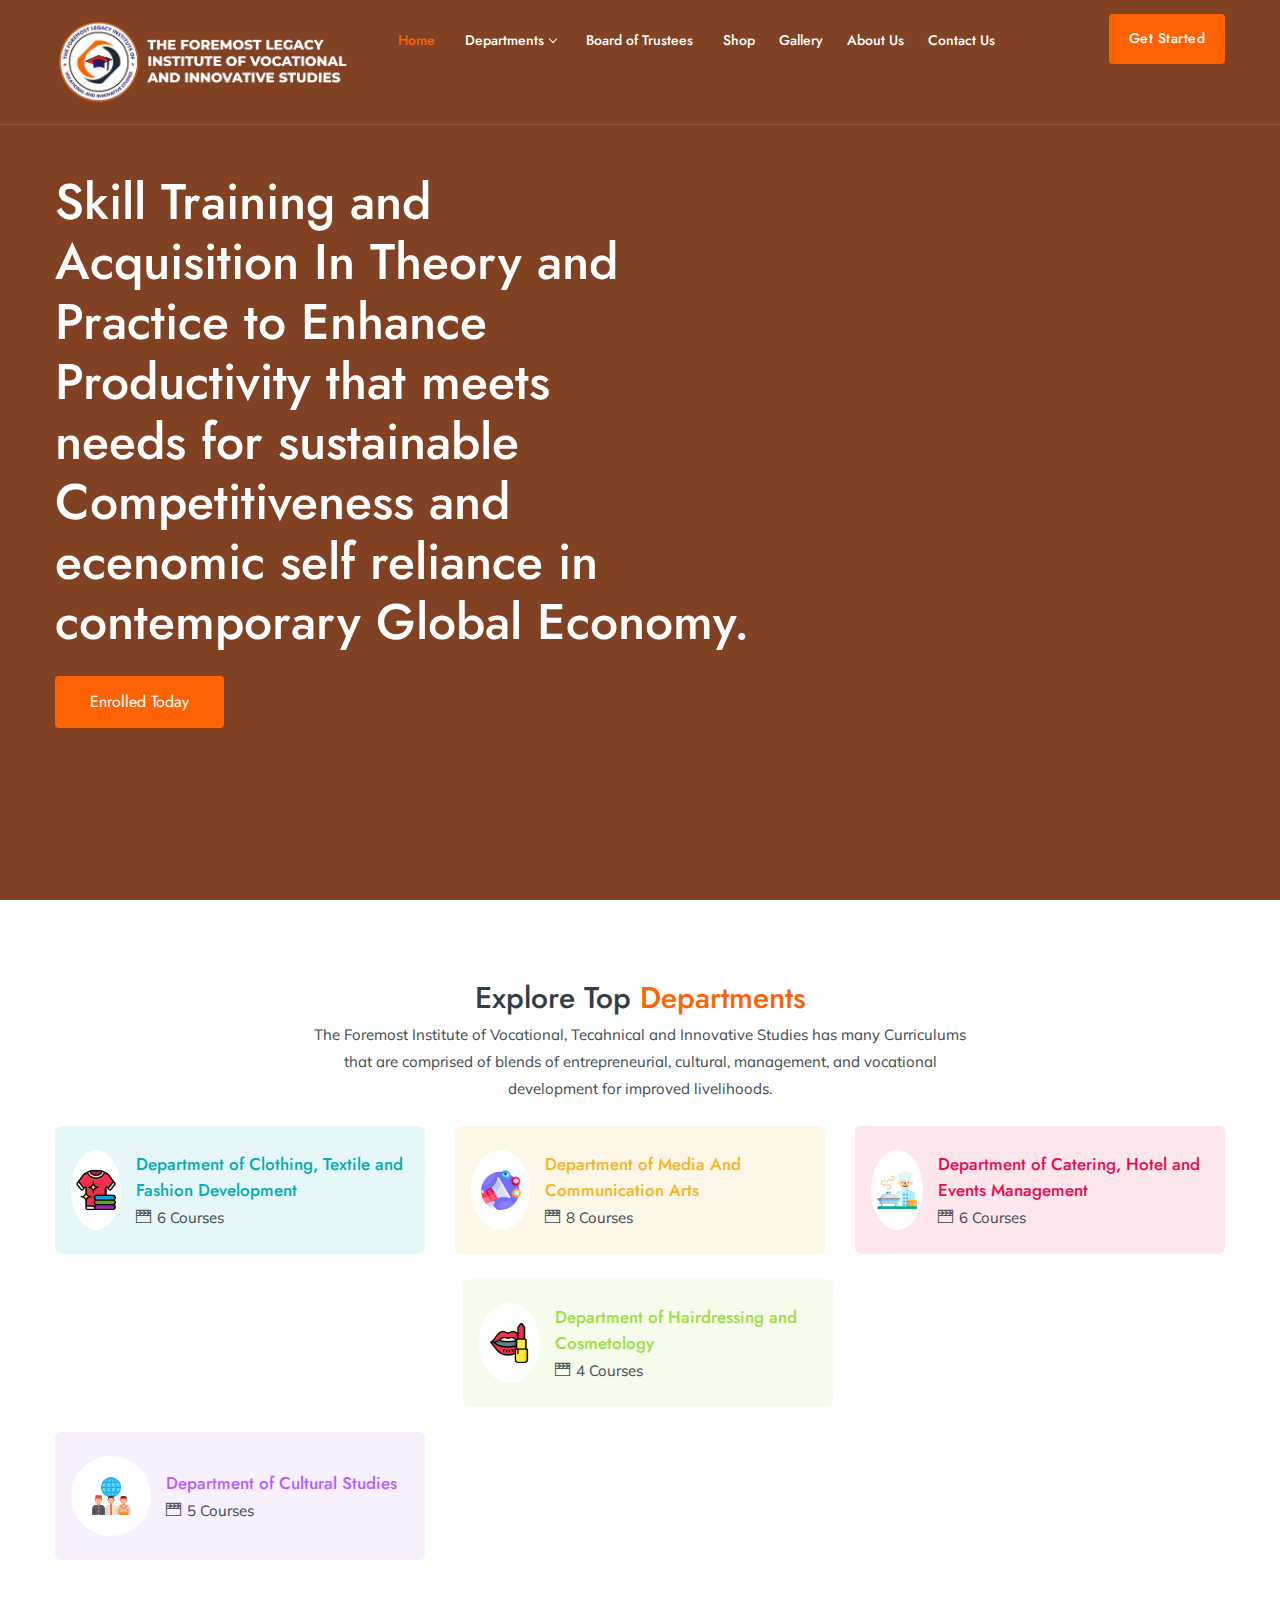
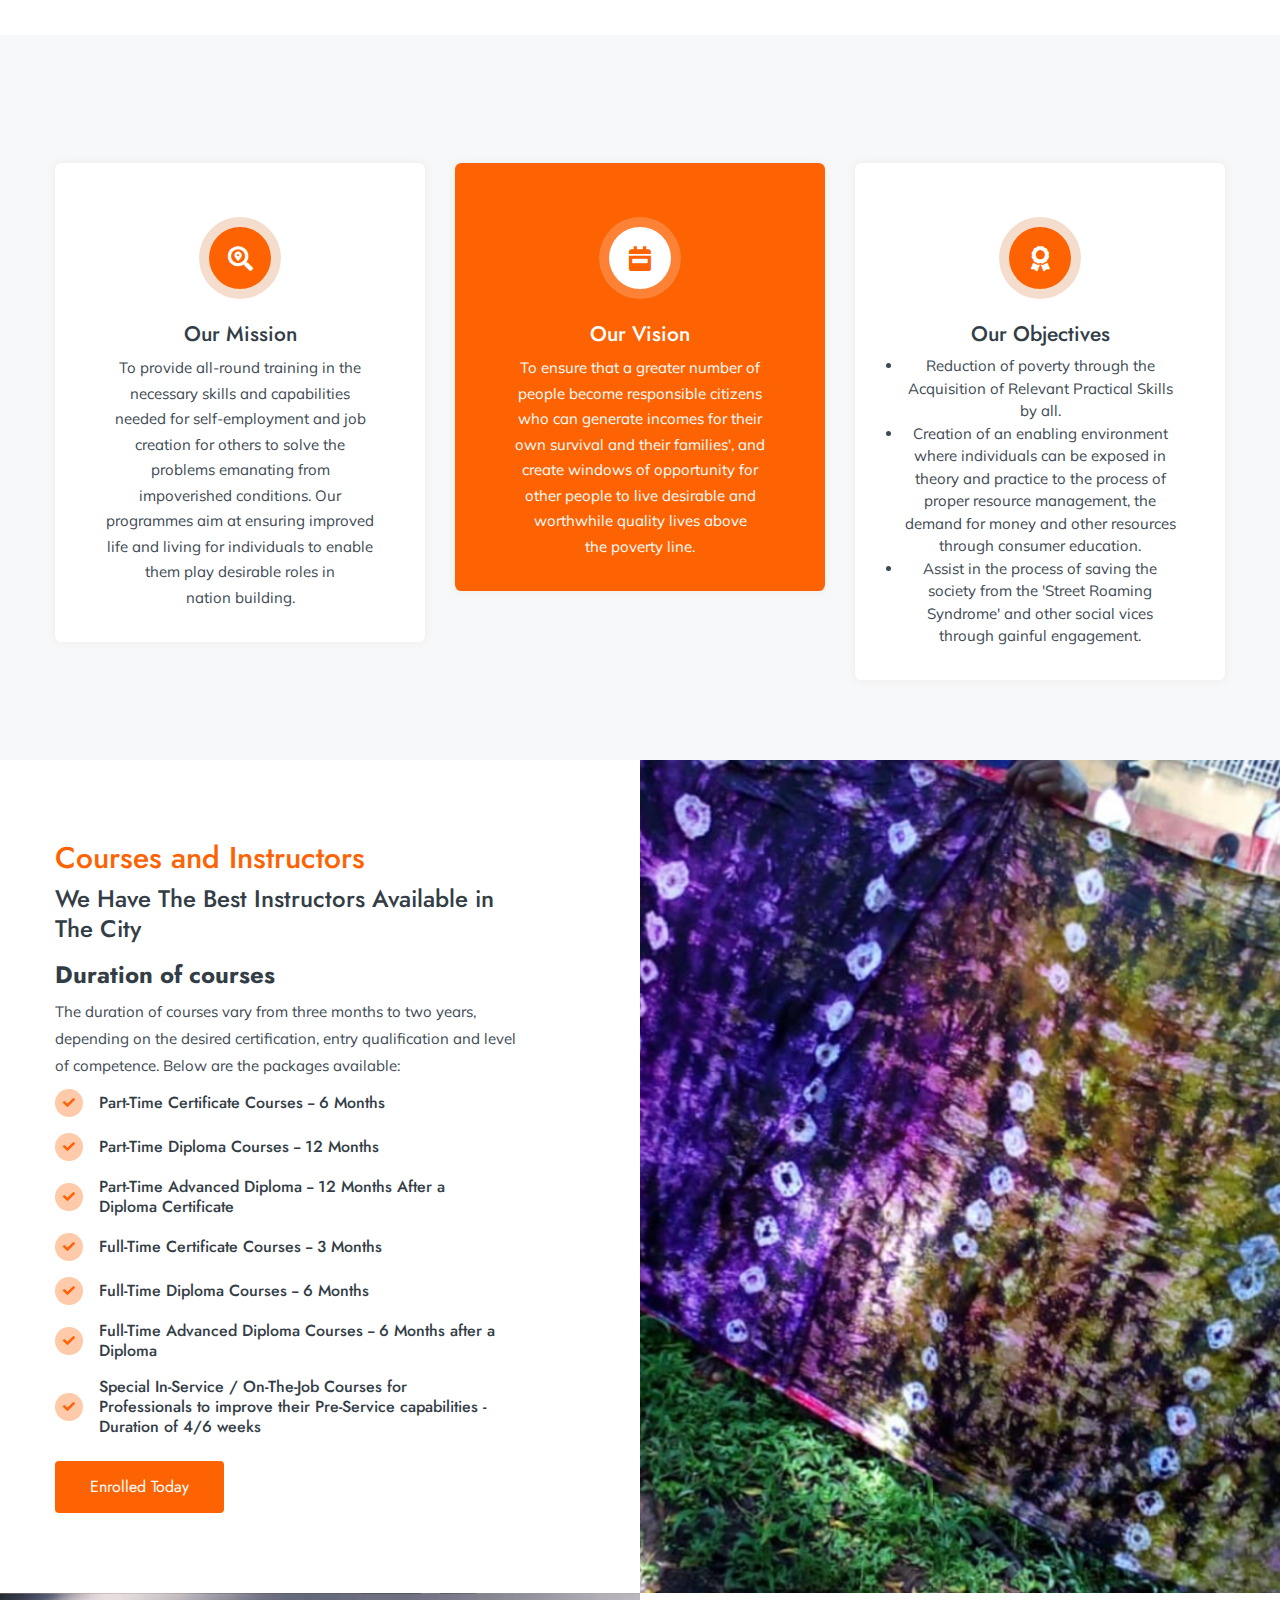
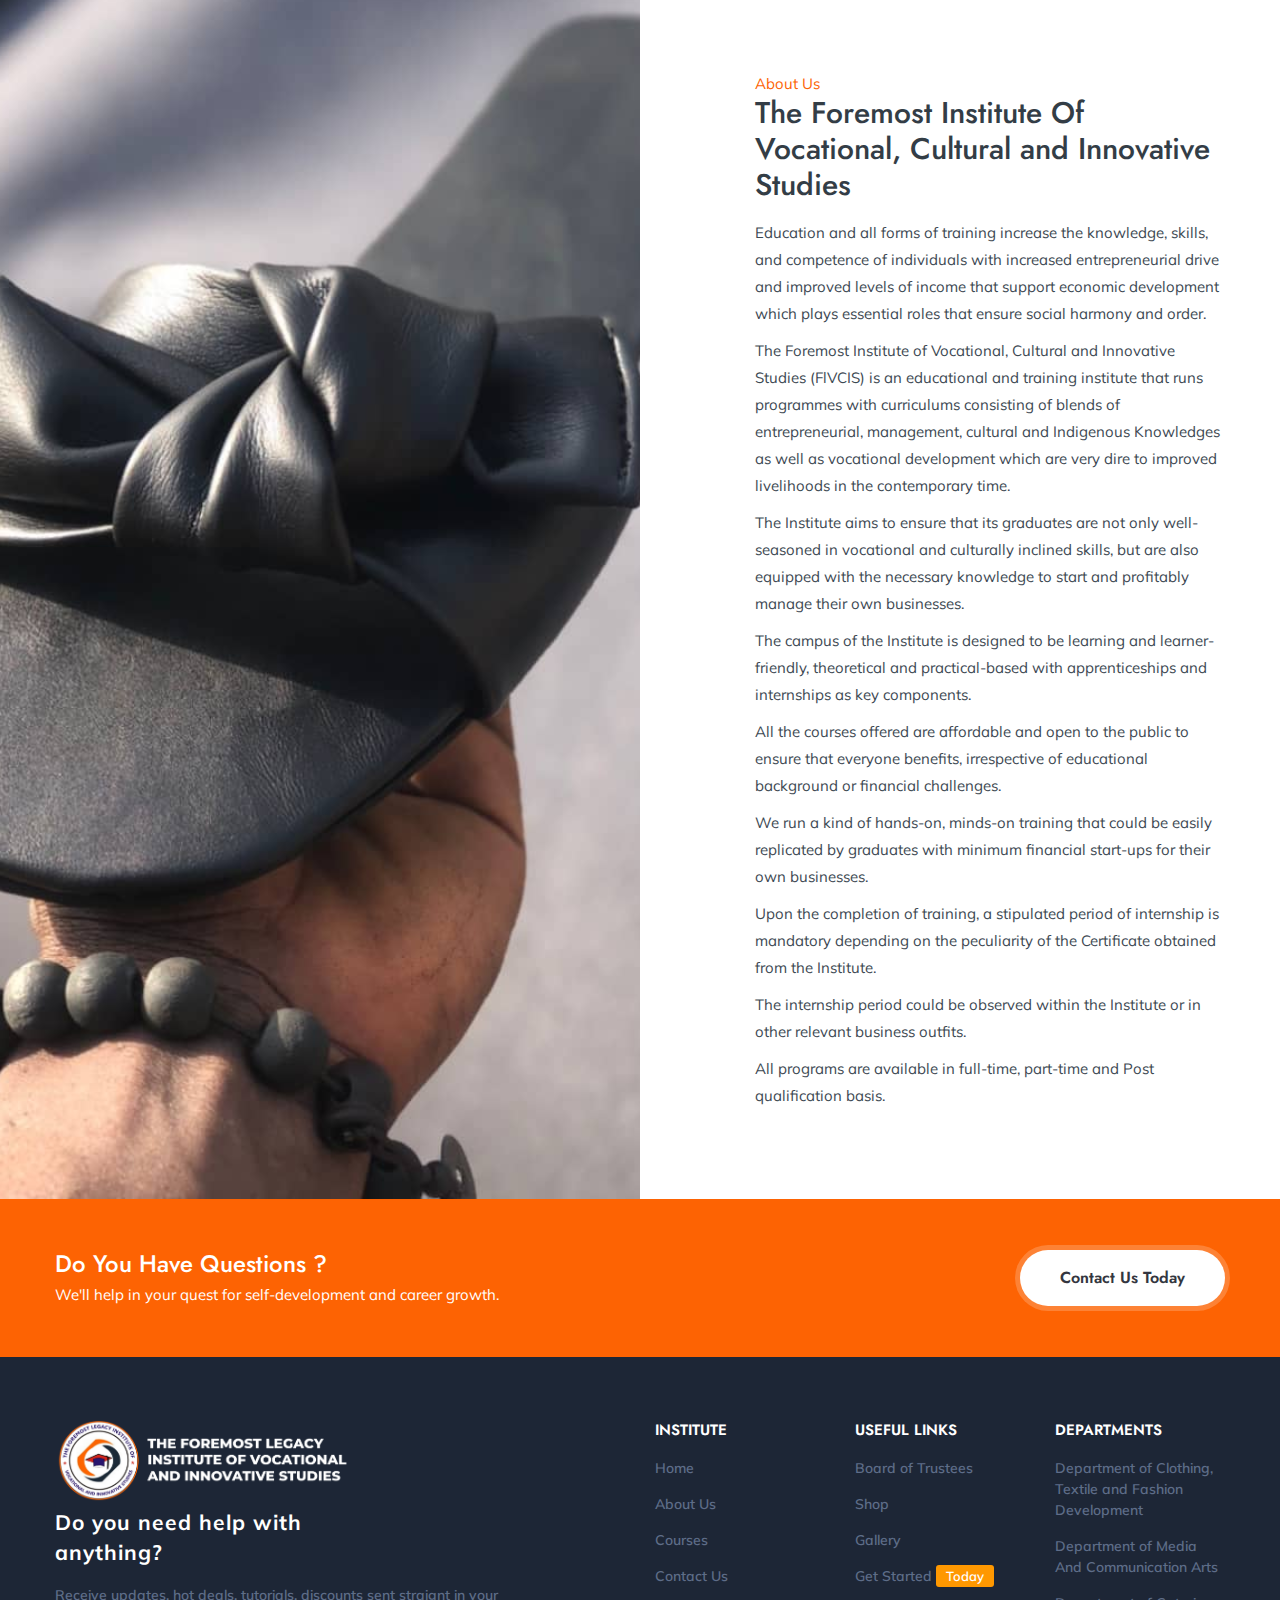
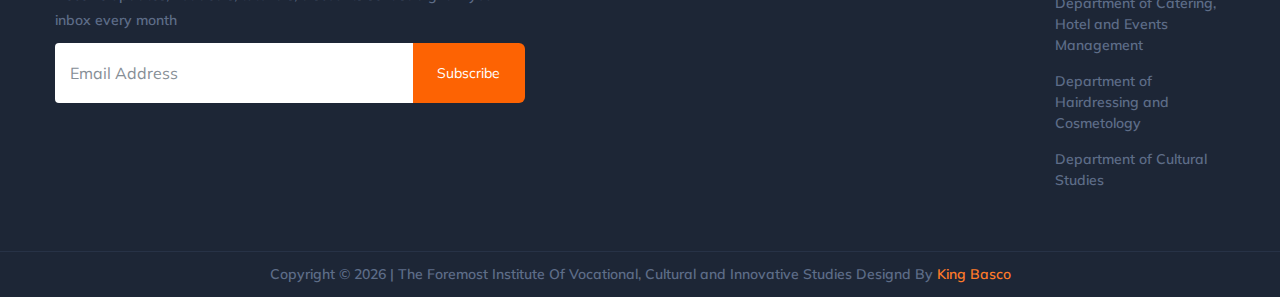
==== commit 5b0b67d7: "first" ====
--- a/index.html
+++ b/index.html
@@ -12,7 +12,7 @@
 		<link rel="apple-touch-icon" sizes="180x180" href="assets/icon.png" />
 		<link rel="icon" type="image/png" sizes="32x32" href="assets/icon.png" />
 		<link rel="icon" type="image/png" sizes="16x16" href="assets/icon.png" />
-		<meta name="description" content="The Foremost Legacy Institute of Vocational and Innovative Studies (FLIVIS) is an educational and training institute that runs programmes with curriculums consisting of blends of entrepreneurial, management, and vocational development which is needed for improved livelihoods." />
+		<meta name="description" content="The Foremost Institute Of Vocational, Cultural and Innovative Studies (FLIVIS) is an educational and training institute that runs programmes with curriculums consisting of blends of entrepreneurial, management, and vocational development which is needed for improved livelihoods." />
 	
 		
     </head>
@@ -56,7 +56,8 @@
 										<li><a href="department1.html">Department of Clothing, Textile and Fashion Development <span class="submenu-indicator"></span></a></li>										
 										<li><a href="department2.html">Department of Media And Communication Arts<span class="submenu-indicator"></span></a></li>
 										<li><a href="department3.html">Department of Catering, Hotel and Events Management<span class="submenu-indicator"></span></a></li>
-										<li><a href="department4.html">Department of Hairdressing and Cosmetology <span class="submenu-indicator"></span></a></li>	
+										<li><a href="department4.html">Department of Hairdressing and Cosmetology<span class="submenu-indicator"></span></a></li>
+										<li><a href="department5.html">Department of Cultural Studies<span class="submenu-indicator"></span></a></li>
 								    </ul>
 								</li>
 								
@@ -94,7 +95,7 @@
 						<div class="col-xl-6 col-lg-7 col-md-8 col-sm-12">
 							<div class="simple-search-wrap text-left">
 								<div class="hero_search-2">
-									<h5 class="banner_title mb-4">Skill training and acquisition in theory and practice to enhance productivity and sustain competitiveness in the global economy. </h5>
+									<h6 class="banner_title mb-4">Skill Training and Acquisition In Theory and Practice to Enhance Productivity that meets needs for sustainable Competitiveness and ecenomic self reliance in contemporary Global Economy. </h6>
 									
 									<div class="text-left mt-4"><a href="contact.html" class="btn btn-md text-light theme-bg">Enrolled Today</a></div>
 								</div>
@@ -117,7 +118,7 @@
 						<div class="col-lg-7 col-md-10 text-center">
 							<div class="sec-heading center mb-4">
 								<h2>Explore Top <span class="theme-cl">Departments</span></h2>
-								<p>The Foremost Legacy Institute of Vocational and Innovative Studies has many curriculums that are comprised of blends of entrepreneurial, management, and vocational development for improved livelihoods.</p>
+								<p>The Foremost Institute of Vocational, Tecahnical and Innovative Studies has many Curriculums that are comprised of blends of entrepreneurial, cultural, management, and vocational development for improved livelihoods.</p>
 							</div>
 						</div>
 					</div>
@@ -181,6 +182,19 @@
 								</div>
 							</div>							
 						</div>
+							<div class="col-lg-4 col-md-4 col-sm-6">
+								<div class="edu_cat_2 cat-6">
+									<div class="edu_cat_icons">
+										<a class="pic-main" href="department5.html"><img src="assets/cultures.png" class="img-fluid" alt="" /></a>
+									</div>
+									<div class="edu_cat_data">
+										<h4 class="title"><a href="department5.html">Department of Cultural Studies</a></h4>
+										<ul class="meta">
+											<li class="video"><i class="ti-video-clapper"></i>5 Courses</li>
+										</ul>
+									</div>
+								</div>							
+							</div>
 					</div>
 					
 				</div>
@@ -204,7 +218,7 @@
 								</div>
 								<div class="wrk_caption">
 									<h4>Our Mission</h4>
-									<p>To provide all-round training in the necessary skills and capabilities needed for self-employment and job creation for others, in order to be self reliant.</p>
+									<p>To provide all-round training in the necessary skills and capabilities needed for self-employment and job creation for others to solve the problems emanating from impoverished conditions. Our programmes aim at ensuring improved life and living for individuals to enable them play desirable roles in nation building.</p>
 								</div>
 							</div>
 						</div>
@@ -217,7 +231,7 @@
 								</div>
 								<div class="wrk_caption">
 									<h4>Our Vision</h4>
-									<p>To ensure that a greater number of people become responsible citizens who can generate income for their own survival and their families', and create windows of opportunity for other people to live desirable and worthwhile quality lives above the poverty line.</p>
+									<p>To ensure that a greater number of people become responsible citizens who can generate incomes for their own survival and their families', and create windows of opportunity for other people to live desirable and worthwhile quality lives above the poverty line.</p>
 								</div>
 							</div>
 						</div>
@@ -230,14 +244,13 @@
 								</div>
 								<div class="wrk_caption">
 									<h4>Our Objectives</h4>
-									<p><li>Empowerment through the Acquisition of Relevant Practical Skills for all, in order to reduce poverty.</li> <li>Ensuring that individuals learn the process of proper resource management, the demand for money and other resources through consumer education.</li> <li>To assist in the process of saving our society from the Street Roaming Syndrome and other social vices through gainful engagement.</li>
-										</p>
-								</div>
-							</div>
-						</div>
-						
-					</div>
-					
+									<p><li>Reduction of poverty through the Acquisition of Relevant Practical Skills by all.</li></p>
+										<p><li>Creation of an enabling environment where individuals can be exposed in theory and practice to the process of proper resource management, the demand for money and other resources through consumer education.</li></p>
+										<p><li>Assist in the process of saving the society from the 'Street Roaming Syndrome' and other social vices through gainful engagement.</li></p>
+								</div>
+							</div>
+						</div>
+					</div>
 				</div>
 			</section>
 			<div class="clearfix"></div>
@@ -255,7 +268,7 @@
 		<div class="row align-items-center justify-content-between">
 			<div class="col-xl-5 col-lg-6 col-md-6 col-sm-12">
 				<div class="lmp_caption">
-					<h2><span class="theme-cl"> courses and Instructors</span></h2>
+					<h2><span class="theme-cl"> Courses and Instructors</span></h2>
 					<h3 class="mb-3">We Have The Best Instructors Available in The City</h3>
 					<h3><b>Duration of courses</b></h3>
 					<p>The duration of courses vary from three months to two years, depending on the desired certification, entry qualification and level of competence. Below are the packages available:</p>
@@ -264,55 +277,55 @@
 						  <div class="rounded-circle bg-light-success theme-cl p-2 small d-flex align-items-center justify-content-center">
 							<i class="fas fa-check"></i>
 						  </div>
-						  <h6 class="mb-0 ml-3">Part-time Certificate courses -- 6 months</h6>
-						</div>
-					</div>
-					<div class="mb-3 mr-4 ml-lg-0 mr-lg-4">
-						<div class="d-flex align-items-center">
-						  <div class="rounded-circle bg-light-success theme-cl p-2 small d-flex align-items-center justify-content-center">
-							<i class="fas fa-check"></i>
-						  </div>
-						  <h6 class="mb-0 ml-3">Part-time Diploma courses -- 12 months</h6>
-						</div>
-					</div>
-					<div class="mb-3 mr-4 ml-lg-0 mr-lg-4">
-						<div class="d-flex align-items-center">
-						  <div class="rounded-circle bg-light-success theme-cl p-2 small d-flex align-items-center justify-content-center">
-							<i class="fas fa-check"></i>
-						  </div>
-						  <h6 class="mb-0 ml-3">Part-time Advanced Diploma -- 12 months</h6>
-						</div>
-					</div>
-					<div class="mb-3 mr-4 ml-lg-0 mr-lg-4">
-						<div class="d-flex align-items-center">
-						  <div class="rounded-circle bg-light-success theme-cl p-2 small d-flex align-items-center justify-content-center">
-							<i class="fas fa-check"></i>
-						  </div>
-						  <h6 class="mb-0 ml-3">Full-time Certificate courses -- 3 months</h6>
-						</div>
-					</div>
-					<div class="mb-3 mr-4 ml-lg-0 mr-lg-4">
-						<div class="d-flex align-items-center">
-						  <div class="rounded-circle bg-light-success theme-cl p-2 small d-flex align-items-center justify-content-center">
-							<i class="fas fa-check"></i>
-						  </div>
-						  <h6 class="mb-0 ml-3">Full-time Diploma courses -- 6 months</h6>
-						</div>
-					</div>
-					<div class="mb-3 mr-4 ml-lg-0 mr-lg-4">
-						<div class="d-flex align-items-center">
-						  <div class="rounded-circle bg-light-success theme-cl p-2 small d-flex align-items-center justify-content-center">
-							<i class="fas fa-check"></i>
-						  </div>
-						  <h6 class="mb-0 ml-3">Full-time Advanced Diploma courses -- 6 months</h6>
-						</div>
-					</div>
-					<div class="mb-3 mr-4 ml-lg-0 mr-lg-4">
-						<div class="d-flex align-items-center">
-						  <div class="rounded-circle bg-light-success theme-cl p-2 small d-flex align-items-center justify-content-center">
-							<i class="fas fa-check"></i>
-						  </div>
-						  <h6 class="mb-0 ml-3">Special In-service / On-the-Job courses for professionals</h6>
+						  <h6 class="mb-0 ml-3">Part-Time Certificate Courses -- 6 Months</h6>
+						</div>
+					</div>
+					<div class="mb-3 mr-4 ml-lg-0 mr-lg-4">
+						<div class="d-flex align-items-center">
+						  <div class="rounded-circle bg-light-success theme-cl p-2 small d-flex align-items-center justify-content-center">
+							<i class="fas fa-check"></i>
+						  </div>
+						  <h6 class="mb-0 ml-3">Part-Time Diploma Courses -- 12 Months</h6>
+						</div>
+					</div>
+					<div class="mb-3 mr-4 ml-lg-0 mr-lg-4">
+						<div class="d-flex align-items-center">
+						  <div class="rounded-circle bg-light-success theme-cl p-2 small d-flex align-items-center justify-content-center">
+							<i class="fas fa-check"></i>
+						  </div>
+						  <h6 class="mb-0 ml-3">Part-Time Advanced Diploma -- 12 Months After a Diploma Certificate</h6>
+						</div>
+					</div>
+					<div class="mb-3 mr-4 ml-lg-0 mr-lg-4">
+						<div class="d-flex align-items-center">
+						  <div class="rounded-circle bg-light-success theme-cl p-2 small d-flex align-items-center justify-content-center">
+							<i class="fas fa-check"></i>
+						  </div>
+						  <h6 class="mb-0 ml-3">Full-Time Certificate Courses -- 3 Months</h6>
+						</div>
+					</div>
+					<div class="mb-3 mr-4 ml-lg-0 mr-lg-4">
+						<div class="d-flex align-items-center">
+						  <div class="rounded-circle bg-light-success theme-cl p-2 small d-flex align-items-center justify-content-center">
+							<i class="fas fa-check"></i>
+						  </div>
+						  <h6 class="mb-0 ml-3">Full-Time Diploma Courses -- 6 Months</h6>
+						</div>
+					</div>
+					<div class="mb-3 mr-4 ml-lg-0 mr-lg-4">
+						<div class="d-flex align-items-center">
+						  <div class="rounded-circle bg-light-success theme-cl p-2 small d-flex align-items-center justify-content-center">
+							<i class="fas fa-check"></i>
+						  </div>
+						  <h6 class="mb-0 ml-3">Full-Time Advanced Diploma Courses -- 6 Months after a Diploma</h6>
+						</div>
+					</div>
+					<div class="mb-3 mr-4 ml-lg-0 mr-lg-4">
+						<div class="d-flex align-items-center">
+						  <div class="rounded-circle bg-light-success theme-cl p-2 small d-flex align-items-center justify-content-center">
+							<i class="fas fa-check"></i>
+						  </div>
+						  <h6 class="mb-0 ml-3">Special In-Service / On-The-Job Courses for Professionals to improve their Pre-Service capabilities - Duration of 4/6 weeks</h6>
 						</div>
 					</div>
 					<div class="text-left mt-4"><a href="contact.html" class="btn btn-md text-light theme-bg">Enrolled Today</a></div>
@@ -332,9 +345,16 @@
 		<div class="row align-items-center justify-content-end">
 			<div class="col-xl-5 col-lg-5 col-md-6 col-sm-12">
 				<span class="theme-cl">About Us</span>
-				<h2 class="mb-3">The Foremost Legacy Institute of Vocational And Innovative Studies</h2>
-					<p>Education and all forms of training increase the knowledge, skills, and competence of individuals, thereby increasing the entrepreneurial drive and levels of income that support economic development and play essential roles that ensure social harmony and order. The Foremost Legacy Institute of Vocational and Innovative Studies (FLIVIS) is an educational and training institute that runs programmes with curriculums consisting of blends of entrepreneurial, management, and vocational development which is needed for improved livelihoods. The Institute aims to ensure that its graduates are not only well-seasoned in vocational skills, but are also equipped with the necessary knowledge to start and profitably manage their own businesses. The campus of the institute is designed to be learning and learner-friendly, theoretical and practical-based with apprenticeships and internships as key components. All the courses offered are affordable and open to the public to ensure that everyone benefits, irrespective of educational or financial challenges . We run a kind of hands-on, minds-on training that could be easily replicated by graduates with minimum financial start-ups for their own businesses. Upon the completion of courses, a stipulated period of internship is mandatory depending on the peculiarity of the Certificate obtained from the institute. The internship period could be observed within the Institute or in other relevant business outfits.  All programs are available in full-time and part-time.
-						</p>
+				<h2 class="mb-3">The Foremost Institute Of Vocational, Cultural and Innovative Studies</h2>
+					<p>Education and all forms of training increase the knowledge, skills, and competence of individuals with increased entrepreneurial drive and improved levels of income that support economic development which plays essential roles that ensure social harmony and order.</p>
+					<p>The Foremost Institute of Vocational, Cultural and Innovative Studies (FlVCIS) is an educational and training institute that runs programmes with curriculums consisting of blends of entrepreneurial, management, cultural and Indigenous Knowledges as well as vocational development which are very dire to improved livelihoods in the contemporary time.</p>
+					<p>The Institute aims to ensure that its graduates are not only well-seasoned in vocational and culturally inclined skills, but are also equipped with the necessary knowledge to start and profitably manage their own businesses.</p>
+					<p>The campus of the Institute is designed to be learning and learner-friendly, theoretical and practical-based with apprenticeships and internships as key components.</p>
+					<p>All the courses offered are affordable and open to the public to ensure that everyone benefits, irrespective of educational background or financial challenges.</p>
+					<p>We run a kind of hands-on, minds-on training that could be easily replicated by graduates with minimum financial start-ups for their own businesses.</p>
+					<p>Upon the completion of training, a stipulated period of internship is mandatory depending on the peculiarity of the Certificate obtained from the Institute.</p>
+					<p>The internship period could be observed within the Institute or in other relevant business outfits.</p>
+					<p>All programs are available in full-time,  part-time and Post qualification basis.</p>
 					
 			</div>
 		</div>
@@ -428,6 +448,7 @@
 												<li><a href="department2.html">Department of Media And Communication Arts</a></li>
 												<li><a href="department3.html">Department of Catering, Hotel and Events Management</a></li>
 												<li><a href="department4.html">Department of Hairdressing and Cosmetology </a></li>
+												<li><a href="department5.html">Department of Cultural Studies</a></li>
 											</ul>
 										</div>
 									</div>
@@ -454,7 +475,7 @@
 
 	// Update the copyright notice with the current year
 	var copyright = document.getElementById("copyright");
-	copyright.innerHTML = "Copyright &copy; " + currentYear + " | The Foremost Legacy Institute of Vocational And Innovative Studies Designd By <a href='https://kingbasco.com'><span style='color:rgb(255, 123, 41);'>King Basco</span></a>";
+	copyright.innerHTML = "Copyright &copy; " + currentYear + " | The Foremost Institute Of Vocational, Cultural and Innovative Studies Designd By <a href='https://kingbasco.com'><span style='color:rgb(255, 123, 41);'>King Basco</span></a>";
 </script>
 
 			</footer>
--- a/assets/css/styles.css
+++ b/assets/css/styles.css
@@ -170,8 +170,7 @@
 h5,
 h6 {
 	color:#333d46;
-	font-weight:600;
-	text-transform: capitalize;
+	font-weight:500;
 	font-family: 'Jost', sans-serif;
 }
 
@@ -3921,7 +3920,7 @@
     margin-bottom: 30px;
 	transition:all ease 0.4s;
     box-shadow: 0 0 10px 0 rgb(62 28 131 / 7%);
-	-webkit-box-shadow: 0 0 10px 0 rgb(62 28 131 / 7%);
+	-webkit-box-shadow: 0 0 10px 0 rgba(131, 74, 28, 0.07);
 }
 .wrk_grid.active{
 	background: #fd6303;
@@ -3938,7 +3937,7 @@
     color: #ffffff;
     font-size: 25px;
     box-shadow: 0px 0px 0px 10px rgb(3 185 124 / 20%);
-	-webkit-box-shadow: 0px 0px 0px 10px rgb(3 185 124 / 20%);
+	-webkit-box-shadow: 0px 0px 0px 10px rgba(204, 83, 3, 0.2);
 }
 .wrk_grid.active .wrk_grid_ico {
     background: #ffffff;
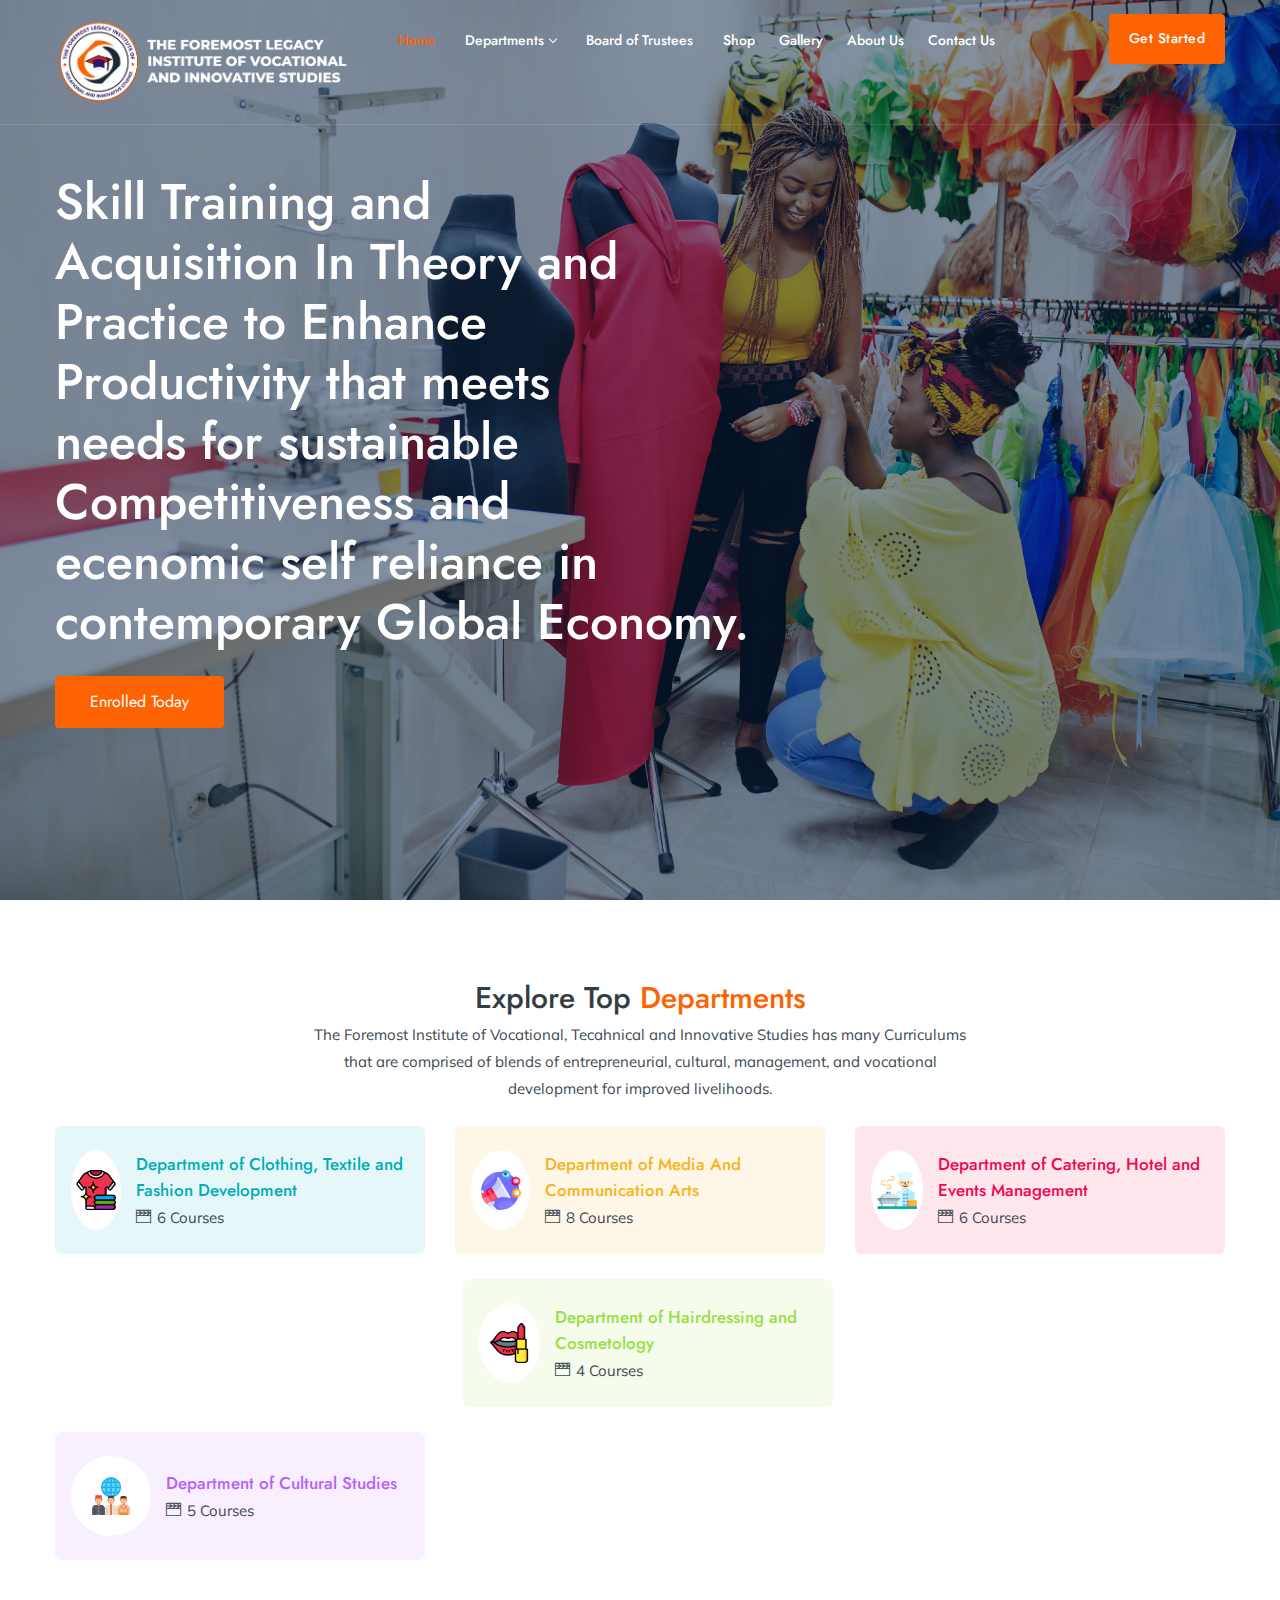
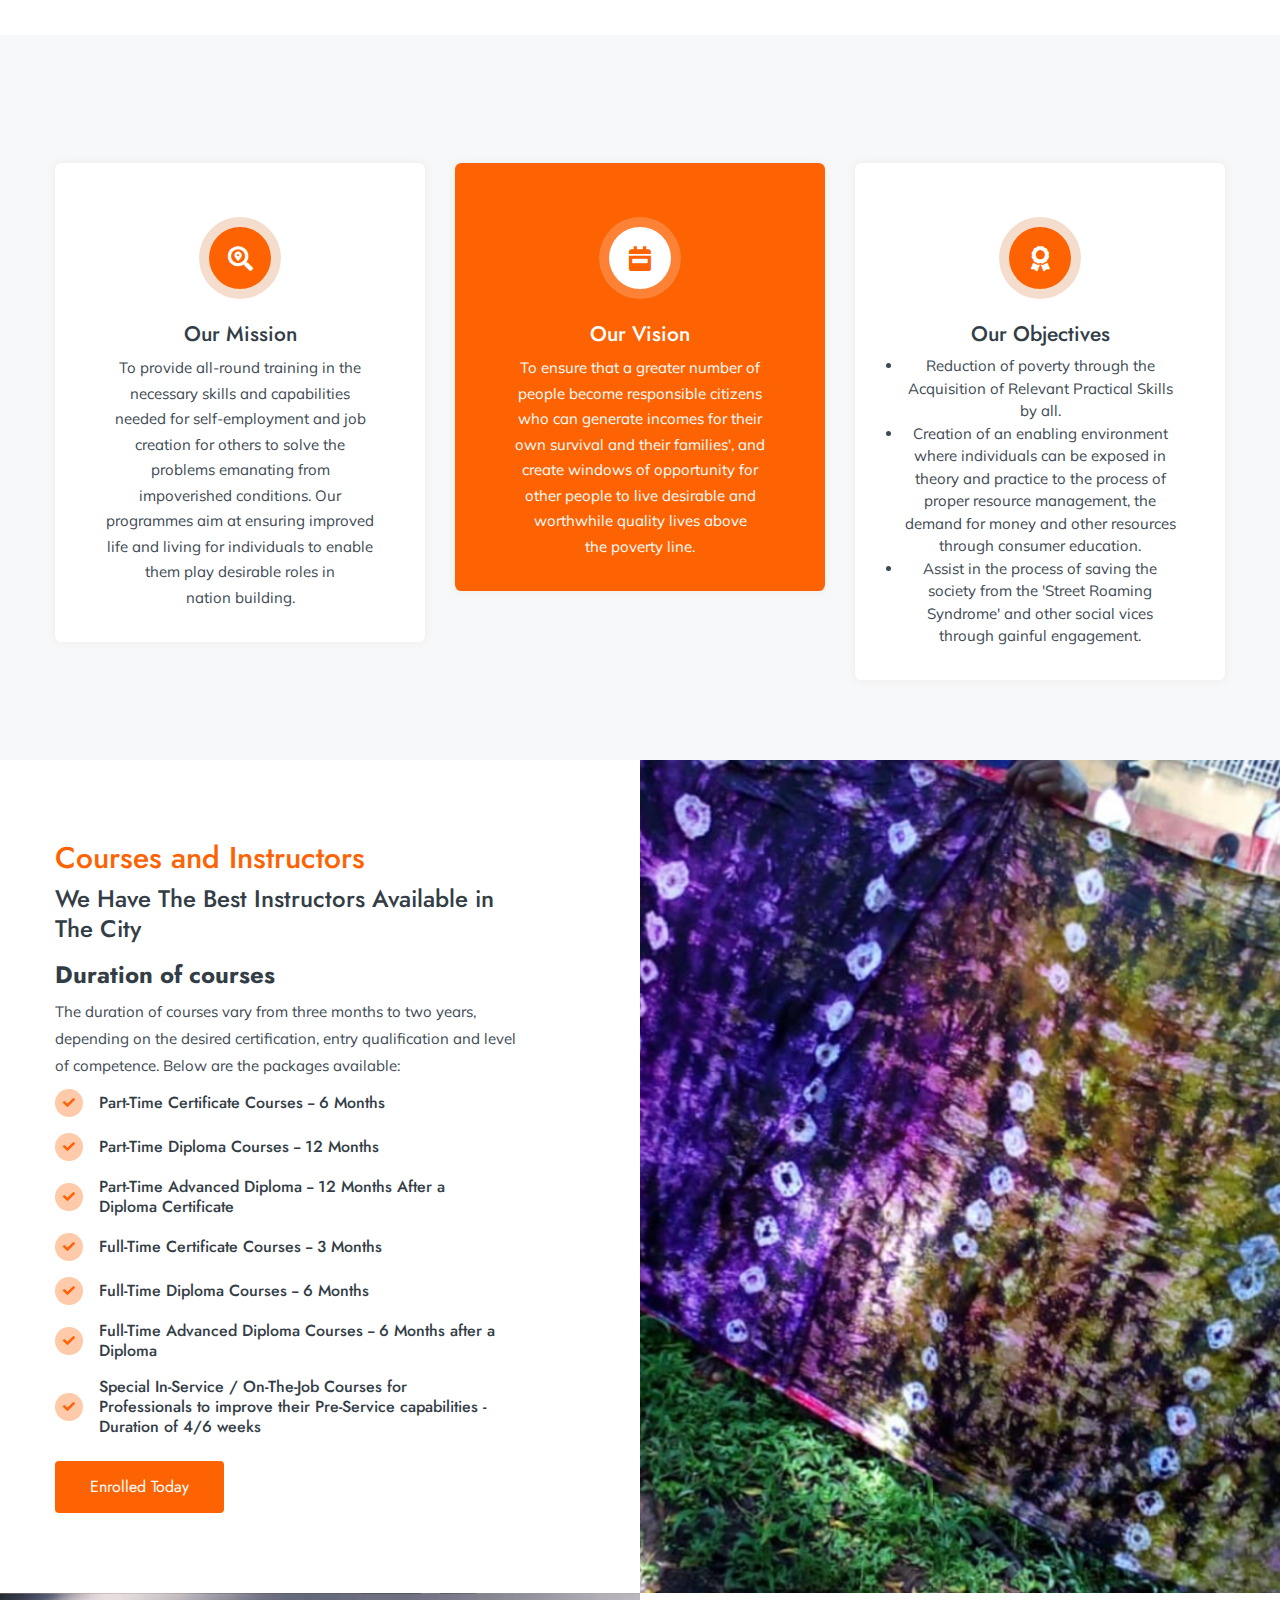
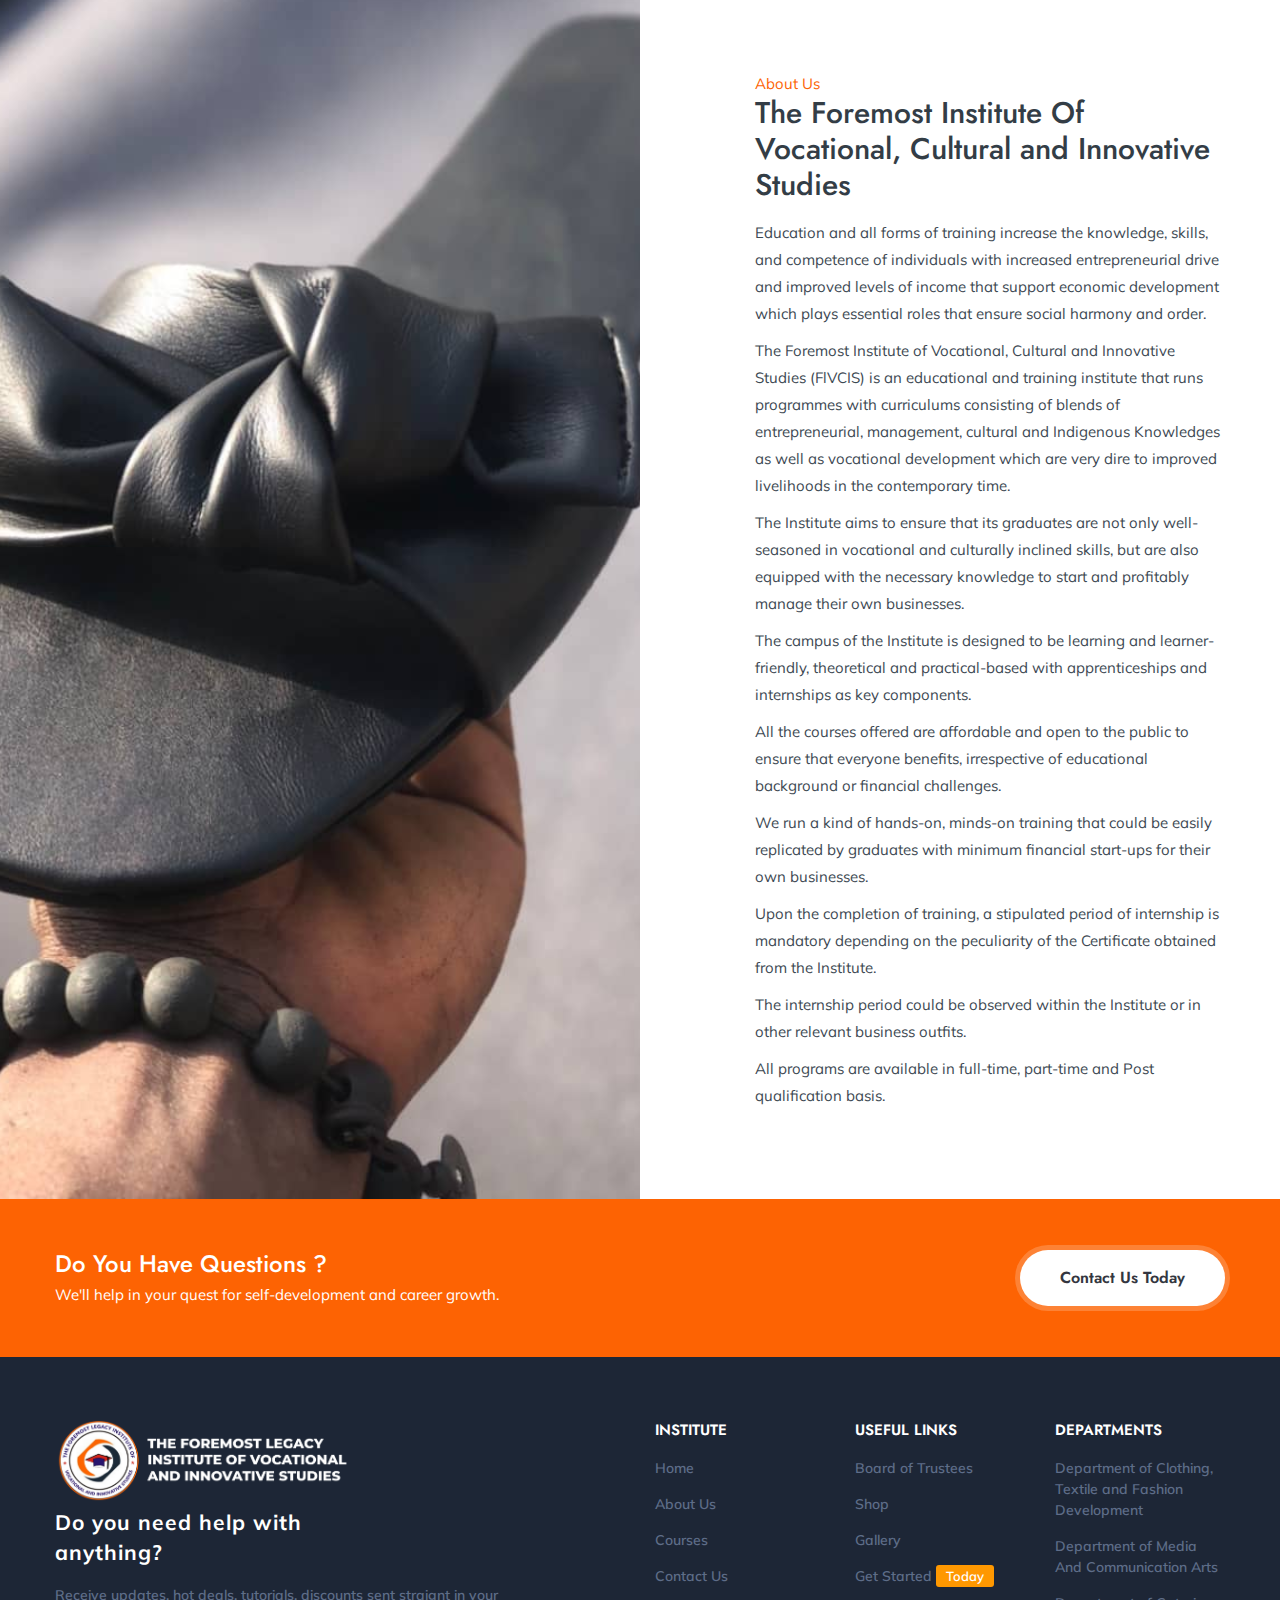
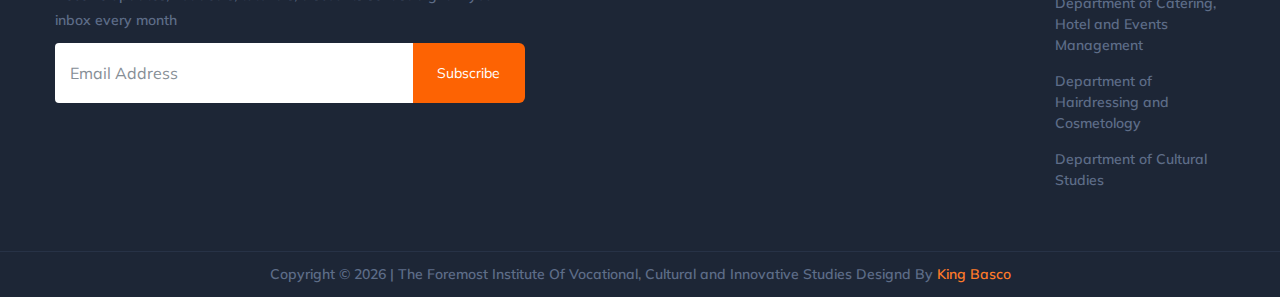
==== commit eb551aa5: "hell" ====
--- a/index.html
+++ b/index.html
@@ -1,512 +1,512 @@
-<!DOCTYPE html>
-<html lang="zxx">
-	<head>
-		<meta charset="utf-8" />
-		<meta name="author" content="King Basco" />
-		<meta name="viewport" content="width=device-width, initial-scale=1">
-        <title> Home | The Foremost Legacy Institute of Vocational And Innovative</title>
-		 
-        <!-- Custom CSS -->
-        <link href="assets/css/styles.css" rel="stylesheet">
-		<!-- favicons Icons -->
-		<link rel="apple-touch-icon" sizes="180x180" href="assets/icon.png" />
-		<link rel="icon" type="image/png" sizes="32x32" href="assets/icon.png" />
-		<link rel="icon" type="image/png" sizes="16x16" href="assets/icon.png" />
-		<meta name="description" content="The Foremost Institute Of Vocational, Cultural and Innovative Studies (FLIVIS) is an educational and training institute that runs programmes with curriculums consisting of blends of entrepreneurial, management, and vocational development which is needed for improved livelihoods." />
-	
-		
-    </head>
-	
-    <body>
-
-        <!-- ============================================================== -->
-        <!-- Main wrapper - style you can find in pages.scss -->
-        <!-- ============================================================== -->
-        <div id="main-wrapper">
-		
-            <!-- ============================================================== -->
-            <!-- Top header  -->
-            <!-- ============================================================== -->
-            <!-- Start Navigation -->
-			<div class="header header-transparent change-logo">
-				<div class="container">
-					<nav id="navigation" class="navigation navigation-landscape">
-						<div class="nav-header">
-							<a class="nav-brand static-logo" href="#"><img src="assets/logo-02.png" class="logo" alt="" /></a>
-							<a class="nav-brand fixed-logo" href="#"><img src="assets/logo-dark-02.png" class="logo" alt="" /></a>
-							<div class="nav-toggle"></div>
-							<div class="mobile_nav">
-								<ul>
-									<li>
-										<a href="contact.html" class="crs_yuo12 w-auto text-white theme-bg">
-											<span class="embos_45"><i class="fas fa-sign-in-alt mr-1"></i>Get Started</span>
-										</a>
-									</li>
-								</ul>
-							</div>
-						</div>
-						<div class="nav-menus-wrapper">
-							<ul class="nav-menu">
-							
-								<li class="active"><a href="#">Home<span class="submenu-indicator"></span></a>
-								</li>
-								
-								<li><a href="departments.html">Departments<span class="submenu-indicator"></span></a>
-									<ul class="nav-dropdown nav-submenu">
-										<li><a href="department1.html">Department of Clothing, Textile and Fashion Development <span class="submenu-indicator"></span></a></li>										
-										<li><a href="department2.html">Department of Media And Communication Arts<span class="submenu-indicator"></span></a></li>
-										<li><a href="department3.html">Department of Catering, Hotel and Events Management<span class="submenu-indicator"></span></a></li>
-										<li><a href="department4.html">Department of Hairdressing and Cosmetology<span class="submenu-indicator"></span></a></li>
-										<li><a href="department5.html">Department of Cultural Studies<span class="submenu-indicator"></span></a></li>
-								    </ul>
-								</li>
-								
-								<li><a href="boardoftrustees.html">Board of Trustees<span class="submenu-indicator"></span></a>
-								</li>
-								<li><a href="shop.html">Shop</a></li>
-								<li><a href="gallery.html">Gallery</a></li>
-								<li><a href="about.html">About Us</a></li>
-								<li><a href="contact.html">Contact Us</a></li>
-								
-							</ul>
-							
-							<ul class="nav-menu nav-menu-social align-to-right">
-								
-								 
-								<li class="add-listing theme-bg">
-									<a href="contact.html" class="text-white">Get Started</a>
-								</li>
-							</ul>
-						</div>
-					</nav>
-				</div>
-			</div>
-			<!-- End Navigation -->
-			<div class="clearfix"></div>
-			<!-- ============================================================== -->
-			<!-- Top header  -->
-			<!-- ============================================================== -->
-			
-			
-			<!-- ============================ Hero Banner  Start================================== -->
-			<div class="hero_banner image-cover" style="background:#fd6303 url(https://foremostlegacyinstitute.com/image.jpg) no-repeat;" data-overlay="5">
-				<div class="container">
-					<div class="row align-items-center">
-						<div class="col-xl-6 col-lg-7 col-md-8 col-sm-12">
-							<div class="simple-search-wrap text-left">
-								<div class="hero_search-2">
-									<h6 class="banner_title mb-4">Skill Training and Acquisition In Theory and Practice to Enhance Productivity that meets needs for sustainable Competitiveness and ecenomic self reliance in contemporary Global Economy. </h6>
-									
-									<div class="text-left mt-4"><a href="contact.html" class="btn btn-md text-light theme-bg">Enrolled Today</a></div>
-								</div>
-							</div>
-						</div>
-					</div>
-				</div>
-			</div>
-			<!-- ============================ Hero Banner End ================================== -->
-			
-			<!-- ============================ Our Awards Start ================================== -->
-			
-			<!-- ============================ Our Awards End ================================== -->
-			
-			<!-- ============================ Top Categories Start ================================== -->
-			<section class="min">
-				<div class="container">
-				
-					<div class="row justify-content-center">
-						<div class="col-lg-7 col-md-10 text-center">
-							<div class="sec-heading center mb-4">
-								<h2>Explore Top <span class="theme-cl">Departments</span></h2>
-								<p>The Foremost Institute of Vocational, Tecahnical and Innovative Studies has many Curriculums that are comprised of blends of entrepreneurial, cultural, management, and vocational development for improved livelihoods.</p>
-							</div>
-						</div>
-					</div>
-					
-					<div class="row">
-						<div class="col-lg-4 col-md-4 col-sm-6">
-							<div class="edu_cat_2 cat-1">
-								<div class="edu_cat_icons">
-									<a class="pic-main" href="department1.html"><img src="assets/laundry.png" class="img-fluid" alt="" /></a>
-								</div>
-								<div class="edu_cat_data">
-									<h4 class="title"><a href="department1.html">Department of Clothing, Textile and Fashion Development</a></h4>
-									<ul class="meta">
-										<li class="video"><i class="ti-video-clapper"></i>6 Courses</li>
-									</ul>
-								</div>
-							</div>							
-						</div>
-						
-						<div class="col-lg-4 col-md-4 col-sm-6">
-							<div class="edu_cat_2 cat-2">
-								<div class="edu_cat_icons">
-									<a class="pic-main" href="department2.html"><img src="assets/media.png" class="img-fluid" alt="" /></a>
-								</div>
-								<div class="edu_cat_data">
-									<h4 class="title"><a href="department2.html">Department of Media And Communication Arts</a></h4>
-									<ul class="meta">
-										<li class="video"><i class="ti-video-clapper"></i>8 Courses</li>
-									</ul>
-								</div>
-							</div>							
-						</div>
-						
-						<div class="col-lg-4 col-md-4 col-sm-6">
-							<div class="edu_cat_2 cat-3">
-								<div class="edu_cat_icons">
-									<a class="pic-main" href="department3.html"><img src="assets/catering.png" class="img-fluid" alt="" /></a>
-								</div>
-								<div class="edu_cat_data">
-									<h4 class="title"><a href="department3.html">Department of Catering, Hotel and Events Management</a></h4>
-									<ul class="meta">
-										<li class="video"><i class="ti-video-clapper"></i>6 Courses</li>
-									</ul>
-								</div>
-							</div>							
-						</div>
-						&nbsp;&nbsp;&nbsp;&nbsp;&nbsp;&nbsp;&nbsp;&nbsp;&nbsp;&nbsp;&nbsp;&nbsp;&nbsp;&nbsp;&nbsp;&nbsp;&nbsp;&nbsp;&nbsp;&nbsp;&nbsp;&nbsp;&nbsp;&nbsp;&nbsp;&nbsp;&nbsp;&nbsp;
-						&nbsp;&nbsp;&nbsp;&nbsp;&nbsp;&nbsp;&nbsp;&nbsp;&nbsp;&nbsp;&nbsp;&nbsp;&nbsp;&nbsp;&nbsp;&nbsp;&nbsp;&nbsp;&nbsp;&nbsp;&nbsp;&nbsp;&nbsp;&nbsp;&nbsp;&nbsp;&nbsp;&nbsp;
-						&nbsp;&nbsp;&nbsp;&nbsp;&nbsp;&nbsp;&nbsp;&nbsp;&nbsp;&nbsp;&nbsp;&nbsp;&nbsp;&nbsp;&nbsp;&nbsp;&nbsp;&nbsp;&nbsp;&nbsp;&nbsp;&nbsp;&nbsp;&nbsp;&nbsp;&nbsp;&nbsp;&nbsp;
-						&nbsp;&nbsp;&nbsp;&nbsp;&nbsp;&nbsp;&nbsp;&nbsp;&nbsp;&nbsp;&nbsp;&nbsp;&nbsp;&nbsp;&nbsp; 
-						<div class="col-lg-4 col-md-4 col-sm-6">
-							<div class="edu_cat_2 cat-4">
-								<div class="edu_cat_icons">
-									<a class="pic-main" href="department4.html"><img src="assets/lipstick.png" class="img-fluid" alt="" /></a>
-								</div>
-								<div class="edu_cat_data">
-									<h4 class="title"><a href="department4.html">Department of Hairdressing and Cosmetology </a></h4>
-									<ul class="meta">
-										<li class="video"><i class="ti-video-clapper"></i>4 Courses</li>
-									</ul>
-								</div>
-							</div>							
-						</div>
-							<div class="col-lg-4 col-md-4 col-sm-6">
-								<div class="edu_cat_2 cat-6">
-									<div class="edu_cat_icons">
-										<a class="pic-main" href="department5.html"><img src="assets/cultures.png" class="img-fluid" alt="" /></a>
-									</div>
-									<div class="edu_cat_data">
-										<h4 class="title"><a href="department5.html">Department of Cultural Studies</a></h4>
-										<ul class="meta">
-											<li class="video"><i class="ti-video-clapper"></i>5 Courses</li>
-										</ul>
-									</div>
-								</div>							
-							</div>
-					</div>
-					
-				</div>
-			</section>
-			<!-- ============================ Top Categories End ================================== -->
-			
-			<!-- ============================ How It Works Start ================================== -->
-			<section class="min gray">
-				<div class="container">
-					
-					<div class="row justify-content-center">
-					</div>
-					
-					<div class="row justify-content-center mt-5">
-						
-						<!-- Single Location -->
-						<div class="col-lg-4 col-md-4 col-sm-6">
-							<div class="wrk_grid">
-								<div class="wrk_grid_ico">
-									<i class="fa fa-search-location"></i>
-								</div>
-								<div class="wrk_caption">
-									<h4>Our Mission</h4>
-									<p>To provide all-round training in the necessary skills and capabilities needed for self-employment and job creation for others to solve the problems emanating from impoverished conditions. Our programmes aim at ensuring improved life and living for individuals to enable them play desirable roles in nation building.</p>
-								</div>
-							</div>
-						</div>
-						
-						<!-- Single Location -->
-						<div class="col-lg-4 col-md-4 col-sm-6">
-							<div class="wrk_grid active">
-								<div class="wrk_grid_ico">
-									<i class="fa fa-calendar-week"></i>
-								</div>
-								<div class="wrk_caption">
-									<h4>Our Vision</h4>
-									<p>To ensure that a greater number of people become responsible citizens who can generate incomes for their own survival and their families', and create windows of opportunity for other people to live desirable and worthwhile quality lives above the poverty line.</p>
-								</div>
-							</div>
-						</div>
-						
-						<!-- Single Location -->
-						<div class="col-lg-4 col-md-4 col-sm-6">
-							<div class="wrk_grid">
-								<div class="wrk_grid_ico">
-									<i class="fa fa-award"></i>
-								</div>
-								<div class="wrk_caption">
-									<h4>Our Objectives</h4>
-									<p><li>Reduction of poverty through the Acquisition of Relevant Practical Skills by all.</li></p>
-										<p><li>Creation of an enabling environment where individuals can be exposed in theory and practice to the process of proper resource management, the demand for money and other resources through consumer education.</li></p>
-										<p><li>Assist in the process of saving the society from the 'Street Roaming Syndrome' and other social vices through gainful engagement.</li></p>
-								</div>
-							</div>
-						</div>
-					</div>
-				</div>
-			</section>
-			<div class="clearfix"></div>
-			<!-- ============================ How It Works End ================================== -->
-			
-<!-- ============================ Work Process Start ================================== -->
-<section class="imageblock">
-	<div class="imageblock__content">
-		<div class="background-image-holder" style="background: url(/assets/images/1.jpg);">
-			<img alt="image" src="/assets/images/1.jpg">
-		</div>
-	</div>
-	<div class="container">
-		
-		<div class="row align-items-center justify-content-between">
-			<div class="col-xl-5 col-lg-6 col-md-6 col-sm-12">
-				<div class="lmp_caption">
-					<h2><span class="theme-cl"> Courses and Instructors</span></h2>
-					<h3 class="mb-3">We Have The Best Instructors Available in The City</h3>
-					<h3><b>Duration of courses</b></h3>
-					<p>The duration of courses vary from three months to two years, depending on the desired certification, entry qualification and level of competence. Below are the packages available:</p>
-					<div class="mb-3 mr-4 ml-lg-0 mr-lg-4">
-						<div class="d-flex align-items-center">
-						  <div class="rounded-circle bg-light-success theme-cl p-2 small d-flex align-items-center justify-content-center">
-							<i class="fas fa-check"></i>
-						  </div>
-						  <h6 class="mb-0 ml-3">Part-Time Certificate Courses -- 6 Months</h6>
-						</div>
-					</div>
-					<div class="mb-3 mr-4 ml-lg-0 mr-lg-4">
-						<div class="d-flex align-items-center">
-						  <div class="rounded-circle bg-light-success theme-cl p-2 small d-flex align-items-center justify-content-center">
-							<i class="fas fa-check"></i>
-						  </div>
-						  <h6 class="mb-0 ml-3">Part-Time Diploma Courses -- 12 Months</h6>
-						</div>
-					</div>
-					<div class="mb-3 mr-4 ml-lg-0 mr-lg-4">
-						<div class="d-flex align-items-center">
-						  <div class="rounded-circle bg-light-success theme-cl p-2 small d-flex align-items-center justify-content-center">
-							<i class="fas fa-check"></i>
-						  </div>
-						  <h6 class="mb-0 ml-3">Part-Time Advanced Diploma -- 12 Months After a Diploma Certificate</h6>
-						</div>
-					</div>
-					<div class="mb-3 mr-4 ml-lg-0 mr-lg-4">
-						<div class="d-flex align-items-center">
-						  <div class="rounded-circle bg-light-success theme-cl p-2 small d-flex align-items-center justify-content-center">
-							<i class="fas fa-check"></i>
-						  </div>
-						  <h6 class="mb-0 ml-3">Full-Time Certificate Courses -- 3 Months</h6>
-						</div>
-					</div>
-					<div class="mb-3 mr-4 ml-lg-0 mr-lg-4">
-						<div class="d-flex align-items-center">
-						  <div class="rounded-circle bg-light-success theme-cl p-2 small d-flex align-items-center justify-content-center">
-							<i class="fas fa-check"></i>
-						  </div>
-						  <h6 class="mb-0 ml-3">Full-Time Diploma Courses -- 6 Months</h6>
-						</div>
-					</div>
-					<div class="mb-3 mr-4 ml-lg-0 mr-lg-4">
-						<div class="d-flex align-items-center">
-						  <div class="rounded-circle bg-light-success theme-cl p-2 small d-flex align-items-center justify-content-center">
-							<i class="fas fa-check"></i>
-						  </div>
-						  <h6 class="mb-0 ml-3">Full-Time Advanced Diploma Courses -- 6 Months after a Diploma</h6>
-						</div>
-					</div>
-					<div class="mb-3 mr-4 ml-lg-0 mr-lg-4">
-						<div class="d-flex align-items-center">
-						  <div class="rounded-circle bg-light-success theme-cl p-2 small d-flex align-items-center justify-content-center">
-							<i class="fas fa-check"></i>
-						  </div>
-						  <h6 class="mb-0 ml-3">Special In-Service / On-The-Job Courses for Professionals to improve their Pre-Service capabilities - Duration of 4/6 weeks</h6>
-						</div>
-					</div>
-					<div class="text-left mt-4"><a href="contact.html" class="btn btn-md text-light theme-bg">Enrolled Today</a></div>
-				</div>
-			</div>
-		</div>
-	</div>
-</section>
-	
-<section class="imageblock pt-m-0">
-	<div class="imageblock__content left">
-		<div class="background-image-holder" style="background: url(/assets/images/30.jpg);">
-			<img alt="image" src="/assets/images/30.jpg">
-		</div>
-	</div>
-	<div class="container">
-		<div class="row align-items-center justify-content-end">
-			<div class="col-xl-5 col-lg-5 col-md-6 col-sm-12">
-				<span class="theme-cl">About Us</span>
-				<h2 class="mb-3">The Foremost Institute Of Vocational, Cultural and Innovative Studies</h2>
-					<p>Education and all forms of training increase the knowledge, skills, and competence of individuals with increased entrepreneurial drive and improved levels of income that support economic development which plays essential roles that ensure social harmony and order.</p>
-					<p>The Foremost Institute of Vocational, Cultural and Innovative Studies (FlVCIS) is an educational and training institute that runs programmes with curriculums consisting of blends of entrepreneurial, management, cultural and Indigenous Knowledges as well as vocational development which are very dire to improved livelihoods in the contemporary time.</p>
-					<p>The Institute aims to ensure that its graduates are not only well-seasoned in vocational and culturally inclined skills, but are also equipped with the necessary knowledge to start and profitably manage their own businesses.</p>
-					<p>The campus of the Institute is designed to be learning and learner-friendly, theoretical and practical-based with apprenticeships and internships as key components.</p>
-					<p>All the courses offered are affordable and open to the public to ensure that everyone benefits, irrespective of educational background or financial challenges.</p>
-					<p>We run a kind of hands-on, minds-on training that could be easily replicated by graduates with minimum financial start-ups for their own businesses.</p>
-					<p>Upon the completion of training, a stipulated period of internship is mandatory depending on the peculiarity of the Certificate obtained from the Institute.</p>
-					<p>The internship period could be observed within the Institute or in other relevant business outfits.</p>
-					<p>All programs are available in full-time,  part-time and Post qualification basis.</p>
-					
-			</div>
-		</div>
-		
-	</div>
-</section>
-<div class="clearfix"></div>
-<!-- ============================ Work Process End ================================== -->
-
-			
-
-			
-			
-			<!-- ============================ Call To Action ================================== -->
-			<section class="theme-bg call_action_wrap-wrap">
-				<div class="container">
-					<div class="row">
-						<div class="col-lg-12">
-							
-							<div class="call_action_wrap">
-								<div class="call_action_wrap-head">
-									<h3>Do You Have Questions ?</h3>
-									<span>We'll help in your quest for self-development and career growth.</span>
-								</div>
-								<a href="contact.html" class="btn btn-call_action_wrap">Contact Us Today</a>
-							</div>
-							
-						</div>
-					</div>
-				</div>
-			</section>
-			<!-- ============================ Call To Action End ================================== -->
-			
-			<!-- ============================ Footer Start ================================== -->
-			<footer class="dark-footer skin-dark-footer style-2">
-				<div class="footer-middle">
-					<div class="container">
-						<div class="row">
-							
-							<div class="col-lg-5 col-md-5">
-								<div class="footer_widget">
-									<img src="assets/logo-02.png" class="img-footer small mb-2" alt="" />
-									<h4 class="extream mb-3">Do you need help with<br>anything?</h4>
-									<p>Receive updates, hot deals, tutorials, discounts sent straignt in your inbox every month</p>
-									<div class="foot-news-last">
-										<div class="input-group">
-										  <input type="text" class="form-control" placeholder="Email Address">
-											<div class="input-group-append">
-												<button type="button" class="input-group-text theme-bg b-0 text-light">Subscribe</button>
-											</div>
-										</div>
-									</div>
-								</div>
-							</div>
-							
-							<div class="col-lg-6 col-md-7 ml-auto">
-								<div class="row">
-								
-									<div class="col-lg-4 col-md-4">
-										<div class="footer_widget">
-											<h4 class="widget_title">Institute</h4>
-											<ul class="footer-menu">
-												<li><a href="index.html">Home</a></li>
-												<li><a href="about.html">About Us</a></li>
-												<li><a href="courses.html">Courses</a></li>
-												<li><a href="contact.html">Contact Us</a></li>
-											</ul>
-										</div>
-									</div>
-											
-									
-							
-									<div class="col-lg-4 col-md-4">
-										<div class="footer_widget">
-											<h4 class="widget_title">Useful Links</h4>
-											<ul class="footer-menu">
-												<li><a href="boardoftrustees.html">Board of Trustees</a></li>
-												<li><a href="shop.html">Shop</a></li>
-												<li><a href="gallery.html">Gallery</a></li>
-												<li><a href="#">Get Started<span class="update">Today</span></a></li>
-											</ul>
-										</div>
-									</div>
-
-
-									<div class="col-lg-4 col-md-4">
-										<div class="footer_widget">
-											<h4 class="widget_title">Departments</h4>
-											<ul class="footer-menu">
-												<li><a href="department1.html">Department of Clothing, Textile and Fashion Development</a></li>
-												<li><a href="department2.html">Department of Media And Communication Arts</a></li>
-												<li><a href="department3.html">Department of Catering, Hotel and Events Management</a></li>
-												<li><a href="department4.html">Department of Hairdressing and Cosmetology </a></li>
-												<li><a href="department5.html">Department of Cultural Studies</a></li>
-											</ul>
-										</div>
-									</div>
-									
-								</div>
-							</div>
-						</div>
-					</div>
-				</div>
-				
-				<div class="footer-bottom">
-	<div class="container">
-		<div class="row align-items-center">
-			<div class="col-lg-12 col-md-12 text-center">
-				<p class="mb-0" id="copyright"></p>
-			</div>
-		</div>
-	</div>
-</div>
-
-<script>
-	// Get the current year
-	var currentYear = new Date().getFullYear();
-
-	// Update the copyright notice with the current year
-	var copyright = document.getElementById("copyright");
-	copyright.innerHTML = "Copyright &copy; " + currentYear + " | The Foremost Institute Of Vocational, Cultural and Innovative Studies Designd By <a href='https://kingbasco.com'><span style='color:rgb(255, 123, 41);'>King Basco</span></a>";
-</script>
-
-			</footer>
-			<!-- ============================ Footer End ================================== -->
-			
-			
-			
-			<a id="back2Top" class="top-scroll" title="Back to top" href="#"><i class="ti-arrow-up"></i></a>
-			
-
-		</div>
-		<!-- ============================================================== -->
-		<!-- End Wrapper -->
-		<!-- ============================================================== -->
-
-		<!-- ============================================================== -->
-		<!-- All Jquery -->
-		<!-- ============================================================== -->
-		<script src="assets/js/jquery.min.js"></script>
-		<script src="assets/js/popper.min.js"></script>
-		<script src="assets/js/bootstrap.min.js"></script>
-		<script src="assets/js/select2.min.js"></script>
-		<script src="assets/js/slick.js"></script>
-		<script src="assets/js/moment.min.js"></script>
-		<script src="assets/js/daterangepicker.js"></script> 
-		<script src="assets/js/summernote.min.js"></script>
-		<script src="assets/js/metisMenu.min.js"></script>	
-		<script src="assets/js/custom.js"></script>
-		<!-- ============================================================== -->
-		<!-- This page plugins -->
-		<!-- ============================================================== -->		
-
-	</body>
+<!DOCTYPE html>
+<html lang="zxx">
+	<head>
+		<meta charset="utf-8" />
+		<meta name="author" content="King Basco" />
+		<meta name="viewport" content="width=device-width, initial-scale=1">
+        <title> Home | The Foremost Legacy Institute of Vocational And Innovative</title>
+		 
+        <!-- Custom CSS -->
+        <link href="assets/css/styles.css" rel="stylesheet">
+		<!-- favicons Icons -->
+		<link rel="apple-touch-icon" sizes="180x180" href="assets/icon.png" />
+		<link rel="icon" type="image/png" sizes="32x32" href="assets/icon.png" />
+		<link rel="icon" type="image/png" sizes="16x16" href="assets/icon.png" />
+		<meta name="description" content="The Foremost Institute Of Vocational, Cultural and Innovative Studies (FLIVIS) is an educational and training institute that runs programmes with curriculums consisting of blends of entrepreneurial, management, and vocational development which is needed for improved livelihoods." />
+	
+		
+    </head>
+	
+    <body>
+
+        <!-- ============================================================== -->
+        <!-- Main wrapper - style you can find in pages.scss -->
+        <!-- ============================================================== -->
+        <div id="main-wrapper">
+		
+            <!-- ============================================================== -->
+            <!-- Top header  -->
+            <!-- ============================================================== -->
+            <!-- Start Navigation -->
+			<div class="header header-transparent change-logo">
+				<div class="container">
+					<nav id="navigation" class="navigation navigation-landscape">
+						<div class="nav-header">
+							<a class="nav-brand static-logo" href="#"><img src="assets/logo-02.png" class="logo" alt="" /></a>
+							<a class="nav-brand fixed-logo" href="#"><img src="assets/logo-dark-02.png" class="logo" alt="" /></a>
+							<div class="nav-toggle"></div>
+							<div class="mobile_nav">
+								<ul>
+									<li>
+										<a href="contact.html" class="crs_yuo12 w-auto text-white theme-bg">
+											<span class="embos_45"><i class="fas fa-sign-in-alt mr-1"></i>Get Started</span>
+										</a>
+									</li>
+								</ul>
+							</div>
+						</div>
+						<div class="nav-menus-wrapper">
+							<ul class="nav-menu">
+							
+								<li class="active"><a href="#">Home<span class="submenu-indicator"></span></a>
+								</li>
+								
+								<li><a href="departments.html">Departments<span class="submenu-indicator"></span></a>
+									<ul class="nav-dropdown nav-submenu">
+										<li><a href="department1.html">Department of Clothing, Textile and Fashion Development <span class="submenu-indicator"></span></a></li>										
+										<li><a href="department2.html">Department of Media And Communication Arts<span class="submenu-indicator"></span></a></li>
+										<li><a href="department3.html">Department of Catering, Hotel and Events Management<span class="submenu-indicator"></span></a></li>
+										<li><a href="department4.html">Department of Hairdressing and Cosmetology<span class="submenu-indicator"></span></a></li>
+										<li><a href="department5.html">Department of Cultural Studies<span class="submenu-indicator"></span></a></li>
+								    </ul>
+								</li>
+								
+								<li><a href="boardoftrustees.html">Board of Trustees<span class="submenu-indicator"></span></a>
+								</li>
+								<li><a href="shop.html">Shop</a></li>
+								<li><a href="gallery.html">Gallery</a></li>
+								<li><a href="about.html">About Us</a></li>
+								<li><a href="contact.html">Contact Us</a></li>
+								
+							</ul>
+							
+							<ul class="nav-menu nav-menu-social align-to-right">
+								
+								 
+								<li class="add-listing theme-bg">
+									<a href="contact.html" class="text-white">Get Started</a>
+								</li>
+							</ul>
+						</div>
+					</nav>
+				</div>
+			</div>
+			<!-- End Navigation -->
+			<div class="clearfix"></div>
+			<!-- ============================================================== -->
+			<!-- Top header  -->
+			<!-- ============================================================== -->
+			
+			
+			<!-- ============================ Hero Banner  Start================================== -->
+			<div class="hero_banner image-cover" style="background:#fd6303 url(./image.jpg) no-repeat;" data-overlay="5">
+				<div class="container">
+					<div class="row align-items-center">
+						<div class="col-xl-6 col-lg-7 col-md-8 col-sm-12">
+							<div class="simple-search-wrap text-left">
+								<div class="hero_search-2">
+									<h6 class="banner_title mb-4">Skill Training and Acquisition In Theory and Practice to Enhance Productivity that meets needs for sustainable Competitiveness and ecenomic self reliance in contemporary Global Economy. </h6>
+									
+									<div class="text-left mt-4"><a href="contact.html" class="btn btn-md text-light theme-bg">Enrolled Today</a></div>
+								</div>
+							</div>
+						</div>
+					</div>
+				</div>
+			</div>
+			<!-- ============================ Hero Banner End ================================== -->
+			
+			<!-- ============================ Our Awards Start ================================== -->
+			
+			<!-- ============================ Our Awards End ================================== -->
+			
+			<!-- ============================ Top Categories Start ================================== -->
+			<section class="min">
+				<div class="container">
+				
+					<div class="row justify-content-center">
+						<div class="col-lg-7 col-md-10 text-center">
+							<div class="sec-heading center mb-4">
+								<h2>Explore Top <span class="theme-cl">Departments</span></h2>
+								<p>The Foremost Institute of Vocational, Tecahnical and Innovative Studies has many Curriculums that are comprised of blends of entrepreneurial, cultural, management, and vocational development for improved livelihoods.</p>
+							</div>
+						</div>
+					</div>
+					
+					<div class="row">
+						<div class="col-lg-4 col-md-4 col-sm-6">
+							<div class="edu_cat_2 cat-1">
+								<div class="edu_cat_icons">
+									<a class="pic-main" href="department1.html"><img src="assets/laundry.png" class="img-fluid" alt="" /></a>
+								</div>
+								<div class="edu_cat_data">
+									<h4 class="title"><a href="department1.html">Department of Clothing, Textile and Fashion Development</a></h4>
+									<ul class="meta">
+										<li class="video"><i class="ti-video-clapper"></i>6 Courses</li>
+									</ul>
+								</div>
+							</div>							
+						</div>
+						
+						<div class="col-lg-4 col-md-4 col-sm-6">
+							<div class="edu_cat_2 cat-2">
+								<div class="edu_cat_icons">
+									<a class="pic-main" href="department2.html"><img src="assets/media.png" class="img-fluid" alt="" /></a>
+								</div>
+								<div class="edu_cat_data">
+									<h4 class="title"><a href="department2.html">Department of Media And Communication Arts</a></h4>
+									<ul class="meta">
+										<li class="video"><i class="ti-video-clapper"></i>8 Courses</li>
+									</ul>
+								</div>
+							</div>							
+						</div>
+						
+						<div class="col-lg-4 col-md-4 col-sm-6">
+							<div class="edu_cat_2 cat-3">
+								<div class="edu_cat_icons">
+									<a class="pic-main" href="department3.html"><img src="assets/catering.png" class="img-fluid" alt="" /></a>
+								</div>
+								<div class="edu_cat_data">
+									<h4 class="title"><a href="department3.html">Department of Catering, Hotel and Events Management</a></h4>
+									<ul class="meta">
+										<li class="video"><i class="ti-video-clapper"></i>6 Courses</li>
+									</ul>
+								</div>
+							</div>							
+						</div>
+						&nbsp;&nbsp;&nbsp;&nbsp;&nbsp;&nbsp;&nbsp;&nbsp;&nbsp;&nbsp;&nbsp;&nbsp;&nbsp;&nbsp;&nbsp;&nbsp;&nbsp;&nbsp;&nbsp;&nbsp;&nbsp;&nbsp;&nbsp;&nbsp;&nbsp;&nbsp;&nbsp;&nbsp;
+						&nbsp;&nbsp;&nbsp;&nbsp;&nbsp;&nbsp;&nbsp;&nbsp;&nbsp;&nbsp;&nbsp;&nbsp;&nbsp;&nbsp;&nbsp;&nbsp;&nbsp;&nbsp;&nbsp;&nbsp;&nbsp;&nbsp;&nbsp;&nbsp;&nbsp;&nbsp;&nbsp;&nbsp;
+						&nbsp;&nbsp;&nbsp;&nbsp;&nbsp;&nbsp;&nbsp;&nbsp;&nbsp;&nbsp;&nbsp;&nbsp;&nbsp;&nbsp;&nbsp;&nbsp;&nbsp;&nbsp;&nbsp;&nbsp;&nbsp;&nbsp;&nbsp;&nbsp;&nbsp;&nbsp;&nbsp;&nbsp;
+						&nbsp;&nbsp;&nbsp;&nbsp;&nbsp;&nbsp;&nbsp;&nbsp;&nbsp;&nbsp;&nbsp;&nbsp;&nbsp;&nbsp;&nbsp; 
+						<div class="col-lg-4 col-md-4 col-sm-6">
+							<div class="edu_cat_2 cat-4">
+								<div class="edu_cat_icons">
+									<a class="pic-main" href="department4.html"><img src="assets/lipstick.png" class="img-fluid" alt="" /></a>
+								</div>
+								<div class="edu_cat_data">
+									<h4 class="title"><a href="department4.html">Department of Hairdressing and Cosmetology </a></h4>
+									<ul class="meta">
+										<li class="video"><i class="ti-video-clapper"></i>4 Courses</li>
+									</ul>
+								</div>
+							</div>							
+						</div>
+							<div class="col-lg-4 col-md-4 col-sm-6">
+								<div class="edu_cat_2 cat-6">
+									<div class="edu_cat_icons">
+										<a class="pic-main" href="department5.html"><img src="assets/cultures.png" class="img-fluid" alt="" /></a>
+									</div>
+									<div class="edu_cat_data">
+										<h4 class="title"><a href="department5.html">Department of Cultural Studies</a></h4>
+										<ul class="meta">
+											<li class="video"><i class="ti-video-clapper"></i>5 Courses</li>
+										</ul>
+									</div>
+								</div>							
+							</div>
+					</div>
+					
+				</div>
+			</section>
+			<!-- ============================ Top Categories End ================================== -->
+			
+			<!-- ============================ How It Works Start ================================== -->
+			<section class="min gray">
+				<div class="container">
+					
+					<div class="row justify-content-center">
+					</div>
+					
+					<div class="row justify-content-center mt-5">
+						
+						<!-- Single Location -->
+						<div class="col-lg-4 col-md-4 col-sm-6">
+							<div class="wrk_grid">
+								<div class="wrk_grid_ico">
+									<i class="fa fa-search-location"></i>
+								</div>
+								<div class="wrk_caption">
+									<h4>Our Mission</h4>
+									<p>To provide all-round training in the necessary skills and capabilities needed for self-employment and job creation for others to solve the problems emanating from impoverished conditions. Our programmes aim at ensuring improved life and living for individuals to enable them play desirable roles in nation building.</p>
+								</div>
+							</div>
+						</div>
+						
+						<!-- Single Location -->
+						<div class="col-lg-4 col-md-4 col-sm-6">
+							<div class="wrk_grid active">
+								<div class="wrk_grid_ico">
+									<i class="fa fa-calendar-week"></i>
+								</div>
+								<div class="wrk_caption">
+									<h4>Our Vision</h4>
+									<p>To ensure that a greater number of people become responsible citizens who can generate incomes for their own survival and their families', and create windows of opportunity for other people to live desirable and worthwhile quality lives above the poverty line.</p>
+								</div>
+							</div>
+						</div>
+						
+						<!-- Single Location -->
+						<div class="col-lg-4 col-md-4 col-sm-6">
+							<div class="wrk_grid">
+								<div class="wrk_grid_ico">
+									<i class="fa fa-award"></i>
+								</div>
+								<div class="wrk_caption">
+									<h4>Our Objectives</h4>
+									<p><li>Reduction of poverty through the Acquisition of Relevant Practical Skills by all.</li></p>
+										<p><li>Creation of an enabling environment where individuals can be exposed in theory and practice to the process of proper resource management, the demand for money and other resources through consumer education.</li></p>
+										<p><li>Assist in the process of saving the society from the 'Street Roaming Syndrome' and other social vices through gainful engagement.</li></p>
+								</div>
+							</div>
+						</div>
+					</div>
+				</div>
+			</section>
+			<div class="clearfix"></div>
+			<!-- ============================ How It Works End ================================== -->
+			
+<!-- ============================ Work Process Start ================================== -->
+<section class="imageblock">
+	<div class="imageblock__content">
+		<div class="background-image-holder" style="background: url(/assets/images/1.jpg);">
+			<img alt="image" src="/assets/images/1.jpg">
+		</div>
+	</div>
+	<div class="container">
+		
+		<div class="row align-items-center justify-content-between">
+			<div class="col-xl-5 col-lg-6 col-md-6 col-sm-12">
+				<div class="lmp_caption">
+					<h2><span class="theme-cl"> Courses and Instructors</span></h2>
+					<h3 class="mb-3">We Have The Best Instructors Available in The City</h3>
+					<h3><b>Duration of courses</b></h3>
+					<p>The duration of courses vary from three months to two years, depending on the desired certification, entry qualification and level of competence. Below are the packages available:</p>
+					<div class="mb-3 mr-4 ml-lg-0 mr-lg-4">
+						<div class="d-flex align-items-center">
+						  <div class="rounded-circle bg-light-success theme-cl p-2 small d-flex align-items-center justify-content-center">
+							<i class="fas fa-check"></i>
+						  </div>
+						  <h6 class="mb-0 ml-3">Part-Time Certificate Courses -- 6 Months</h6>
+						</div>
+					</div>
+					<div class="mb-3 mr-4 ml-lg-0 mr-lg-4">
+						<div class="d-flex align-items-center">
+						  <div class="rounded-circle bg-light-success theme-cl p-2 small d-flex align-items-center justify-content-center">
+							<i class="fas fa-check"></i>
+						  </div>
+						  <h6 class="mb-0 ml-3">Part-Time Diploma Courses -- 12 Months</h6>
+						</div>
+					</div>
+					<div class="mb-3 mr-4 ml-lg-0 mr-lg-4">
+						<div class="d-flex align-items-center">
+						  <div class="rounded-circle bg-light-success theme-cl p-2 small d-flex align-items-center justify-content-center">
+							<i class="fas fa-check"></i>
+						  </div>
+						  <h6 class="mb-0 ml-3">Part-Time Advanced Diploma -- 12 Months After a Diploma Certificate</h6>
+						</div>
+					</div>
+					<div class="mb-3 mr-4 ml-lg-0 mr-lg-4">
+						<div class="d-flex align-items-center">
+						  <div class="rounded-circle bg-light-success theme-cl p-2 small d-flex align-items-center justify-content-center">
+							<i class="fas fa-check"></i>
+						  </div>
+						  <h6 class="mb-0 ml-3">Full-Time Certificate Courses -- 3 Months</h6>
+						</div>
+					</div>
+					<div class="mb-3 mr-4 ml-lg-0 mr-lg-4">
+						<div class="d-flex align-items-center">
+						  <div class="rounded-circle bg-light-success theme-cl p-2 small d-flex align-items-center justify-content-center">
+							<i class="fas fa-check"></i>
+						  </div>
+						  <h6 class="mb-0 ml-3">Full-Time Diploma Courses -- 6 Months</h6>
+						</div>
+					</div>
+					<div class="mb-3 mr-4 ml-lg-0 mr-lg-4">
+						<div class="d-flex align-items-center">
+						  <div class="rounded-circle bg-light-success theme-cl p-2 small d-flex align-items-center justify-content-center">
+							<i class="fas fa-check"></i>
+						  </div>
+						  <h6 class="mb-0 ml-3">Full-Time Advanced Diploma Courses -- 6 Months after a Diploma</h6>
+						</div>
+					</div>
+					<div class="mb-3 mr-4 ml-lg-0 mr-lg-4">
+						<div class="d-flex align-items-center">
+						  <div class="rounded-circle bg-light-success theme-cl p-2 small d-flex align-items-center justify-content-center">
+							<i class="fas fa-check"></i>
+						  </div>
+						  <h6 class="mb-0 ml-3">Special In-Service / On-The-Job Courses for Professionals to improve their Pre-Service capabilities - Duration of 4/6 weeks</h6>
+						</div>
+					</div>
+					<div class="text-left mt-4"><a href="contact.html" class="btn btn-md text-light theme-bg">Enrolled Today</a></div>
+				</div>
+			</div>
+		</div>
+	</div>
+</section>
+	
+<section class="imageblock pt-m-0">
+	<div class="imageblock__content left">
+		<div class="background-image-holder" style="background: url(/assets/images/30.jpg);">
+			<img alt="image" src="/assets/images/30.jpg">
+		</div>
+	</div>
+	<div class="container">
+		<div class="row align-items-center justify-content-end">
+			<div class="col-xl-5 col-lg-5 col-md-6 col-sm-12">
+				<span class="theme-cl">About Us</span>
+				<h2 class="mb-3">The Foremost Institute Of Vocational, Cultural and Innovative Studies</h2>
+					<p>Education and all forms of training increase the knowledge, skills, and competence of individuals with increased entrepreneurial drive and improved levels of income that support economic development which plays essential roles that ensure social harmony and order.</p>
+					<p>The Foremost Institute of Vocational, Cultural and Innovative Studies (FlVCIS) is an educational and training institute that runs programmes with curriculums consisting of blends of entrepreneurial, management, cultural and Indigenous Knowledges as well as vocational development which are very dire to improved livelihoods in the contemporary time.</p>
+					<p>The Institute aims to ensure that its graduates are not only well-seasoned in vocational and culturally inclined skills, but are also equipped with the necessary knowledge to start and profitably manage their own businesses.</p>
+					<p>The campus of the Institute is designed to be learning and learner-friendly, theoretical and practical-based with apprenticeships and internships as key components.</p>
+					<p>All the courses offered are affordable and open to the public to ensure that everyone benefits, irrespective of educational background or financial challenges.</p>
+					<p>We run a kind of hands-on, minds-on training that could be easily replicated by graduates with minimum financial start-ups for their own businesses.</p>
+					<p>Upon the completion of training, a stipulated period of internship is mandatory depending on the peculiarity of the Certificate obtained from the Institute.</p>
+					<p>The internship period could be observed within the Institute or in other relevant business outfits.</p>
+					<p>All programs are available in full-time,  part-time and Post qualification basis.</p>
+					
+			</div>
+		</div>
+		
+	</div>
+</section>
+<div class="clearfix"></div>
+<!-- ============================ Work Process End ================================== -->
+
+			
+
+			
+			
+			<!-- ============================ Call To Action ================================== -->
+			<section class="theme-bg call_action_wrap-wrap">
+				<div class="container">
+					<div class="row">
+						<div class="col-lg-12">
+							
+							<div class="call_action_wrap">
+								<div class="call_action_wrap-head">
+									<h3>Do You Have Questions ?</h3>
+									<span>We'll help in your quest for self-development and career growth.</span>
+								</div>
+								<a href="contact.html" class="btn btn-call_action_wrap">Contact Us Today</a>
+							</div>
+							
+						</div>
+					</div>
+				</div>
+			</section>
+			<!-- ============================ Call To Action End ================================== -->
+			
+			<!-- ============================ Footer Start ================================== -->
+			<footer class="dark-footer skin-dark-footer style-2">
+				<div class="footer-middle">
+					<div class="container">
+						<div class="row">
+							
+							<div class="col-lg-5 col-md-5">
+								<div class="footer_widget">
+									<img src="assets/logo-02.png" class="img-footer small mb-2" alt="" />
+									<h4 class="extream mb-3">Do you need help with<br>anything?</h4>
+									<p>Receive updates, hot deals, tutorials, discounts sent straignt in your inbox every month</p>
+									<div class="foot-news-last">
+										<div class="input-group">
+										  <input type="text" class="form-control" placeholder="Email Address">
+											<div class="input-group-append">
+												<button type="button" class="input-group-text theme-bg b-0 text-light">Subscribe</button>
+											</div>
+										</div>
+									</div>
+								</div>
+							</div>
+							
+							<div class="col-lg-6 col-md-7 ml-auto">
+								<div class="row">
+								
+									<div class="col-lg-4 col-md-4">
+										<div class="footer_widget">
+											<h4 class="widget_title">Institute</h4>
+											<ul class="footer-menu">
+												<li><a href="index.html">Home</a></li>
+												<li><a href="about.html">About Us</a></li>
+												<li><a href="departments.html">Courses</a></li>
+												<li><a href="contact.html">Contact Us</a></li>
+											</ul>
+										</div>
+									</div>
+											
+									
+							
+									<div class="col-lg-4 col-md-4">
+										<div class="footer_widget">
+											<h4 class="widget_title">Useful Links</h4>
+											<ul class="footer-menu">
+												<li><a href="boardoftrustees.html">Board of Trustees</a></li>
+												<li><a href="shop.html">Shop</a></li>
+												<li><a href="gallery.html">Gallery</a></li>
+												<li><a href="#">Get Started<span class="update">Today</span></a></li>
+											</ul>
+										</div>
+									</div>
+
+
+									<div class="col-lg-4 col-md-4">
+										<div class="footer_widget">
+											<h4 class="widget_title">Departments</h4>
+											<ul class="footer-menu">
+												<li><a href="department1.html">Department of Clothing, Textile and Fashion Development</a></li>
+												<li><a href="department2.html">Department of Media And Communication Arts</a></li>
+												<li><a href="department3.html">Department of Catering, Hotel and Events Management</a></li>
+												<li><a href="department4.html">Department of Hairdressing and Cosmetology </a></li>
+												<li><a href="department5.html">Department of Cultural Studies</a></li>
+											</ul>
+										</div>
+									</div>
+									
+								</div>
+							</div>
+						</div>
+					</div>
+				</div>
+				
+				<div class="footer-bottom">
+	<div class="container">
+		<div class="row align-items-center">
+			<div class="col-lg-12 col-md-12 text-center">
+				<p class="mb-0" id="copyright"></p>
+			</div>
+		</div>
+	</div>
+</div>
+
+<script>
+	// Get the current year
+	var currentYear = new Date().getFullYear();
+
+	// Update the copyright notice with the current year
+	var copyright = document.getElementById("copyright");
+	copyright.innerHTML = "Copyright &copy; " + currentYear + " | The Foremost Institute Of Vocational, Cultural and Innovative Studies Designd By <a href='https://kingbasco.com'><span style='color:rgb(255, 123, 41);'>King Basco</span></a>";
+</script>
+
+			</footer>
+			<!-- ============================ Footer End ================================== -->
+			
+			
+			
+			<a id="back2Top" class="top-scroll" title="Back to top" href="#"><i class="ti-arrow-up"></i></a>
+			
+
+		</div>
+		<!-- ============================================================== -->
+		<!-- End Wrapper -->
+		<!-- ============================================================== -->
+
+		<!-- ============================================================== -->
+		<!-- All Jquery -->
+		<!-- ============================================================== -->
+		<script src="assets/js/jquery.min.js"></script>
+		<script src="assets/js/popper.min.js"></script>
+		<script src="assets/js/bootstrap.min.js"></script>
+		<script src="assets/js/select2.min.js"></script>
+		<script src="assets/js/slick.js"></script>
+		<script src="assets/js/moment.min.js"></script>
+		<script src="assets/js/daterangepicker.js"></script> 
+		<script src="assets/js/summernote.min.js"></script>
+		<script src="assets/js/metisMenu.min.js"></script>	
+		<script src="assets/js/custom.js"></script>
+		<!-- ============================================================== -->
+		<!-- This page plugins -->
+		<!-- ============================================================== -->		
+
+	</body>
 </html>--- a/assets/css/styles.css
+++ b/assets/css/styles.css
@@ -1,8462 +1,8462 @@
-/*
-* Theme Name: About Us | The Foremost Legacy Institute of Vocational And Innovative HTML Template
-* Author: King Basco
-* Version: 1.0
-* Last Change: 29 Aug 2021
-  Author URI    : https://King Basco.com/
--------------------------------------------------------------------*/
-/*------------- List of Table -----------
-# Fonts
-# Global Settings
-# Header Navigation Styles
-# Homes Banner
-# Education Elements
-# Inner page design
-# General Features
-# Blog Designs
-# Education Detail 
-# E-Commerce & Product Designs
-# Dashboard Design
-# Footer Start 
-# Responsiveness Start
-------------- List of Table ----------*/
-
-/* CSS Document */
-@import url(../css/plugins/animation.css);
-@import url(../css/plugins/bootstrap.min.css);
-@import url(../css/plugins/date-picker.css);
-@import url(../css/plugins/select2.css);
-@import url(../css/plugins/slick.css);
-@import url(../css/plugins/slick-theme.css);
-@import url(../css/plugins/themify.css);
-@import url(../css/plugins/morris.css);
-@import url(../css/plugins/font-awesome.css);
-@import url(../css/plugins/flaticon.css);
-@import url(../css/plugins/summernote.min.css);
-
-/*------------------------------------
-	Fonts
-------------------------------------*/
-@import url('https://fonts.googleapis.com/css2?family=Jost:wght@400;500;600;700&display=swap');
-@import url('https://fonts.googleapis.com/css?family=Muli:300,400,600,700');
-
-/*------------------------------------------------------------
-	Global Settings
--------------------------------------------------------------*/
-* {
-  outline: none; }
-.modal-open {
-    overflow: hidden !important;
-}
-body {
-	background: #ffffff;
-	color:#3c4852;
-	font-size:15px;
-	font-family: 'Muli', sans-serif;
-	margin: 0;
-	overflow-x: hidden !important;
-	font-weight: 400;
-}
-.position-absolute {
-    position: absolute!important;
-}
-html {
-  position: relative;
-  min-height: 100%;
-  background: #ffffff; }
-a {
-    color:#30384e;
-    text-decoration: none;
-    background-color: transparent;
-    -webkit-text-decoration-skip: objects;
-}
-ul {
-    padding: 0;
-    margin: 0;
-}
-a:hover,
-a:focus {
-  text-decoration: none; }
-
-a.link {
-  color:#e42d29; }
-a.link:hover, a.link:focus, a:hover, a:focus {
-    color:#fd6303; 
-}
-a.text-success:focus, a.text-success:hover {
-    color:#27b737 !important;
-}
-a.text-primary:focus, a.text-primary:hover {
-    color:#fd6303 !important;
-}
-a.text-warning:focus, a.text-warning:hover {
-    color:#ff9b20 !important;
-}
-a.text-danger:focus, a.text-danger:hover {
-    color:#f33066 !important;
-}
-a.white-link {
-  color: #ffffff; 
-}
-a.white-link:hover, a.white-link:focus {
-	color: #263238;
-}
-.btn.focus, .btn:focus {
-    outline: 0;
-    box-shadow: none;
-}
-section{
-	padding:80px 0 80px;
-	position:relative;
-}
-section.min{
-	padding:80px 0 50px;
-	position:relative;
-}
-.light-bg {
-    background:#ecf7f3;
-}
-p {
-    line-height:1.8;
-}	
-
-.gray{
-	background:#f7f8f9;
-}
-
-.tbl {
-    display: table;
-} 
-.full-height {
-    height: 100%;
-}
-
-.no-ul-list{
-	padding:0;
-}
-.no-ul-list li{
-	list-style:none;
-}
-.progress {
-    margin-bottom: 1.5em;
-}
-.full-width{
-	width:100%;
-}
-p, ul, ol, dl, dt, dd, blockquote, address {
-    margin: 0 0 10px;
-}
-.owl-carousel .item {
-    padding: 0 15px;
-}
-
-.explore-content h1, .explore-content h2{
-    font-family: 'Jost', sans-serif;
-    font-weight: 600;
-}
-.shadow-0{
-	box-shadow:none !important;
-}
-.dn {
-    display: none;
-}
-
-
-/*------------ GLobal Settings: Heading-------------*/ 
-h1,
-h2,
-h3,
-h4,
-h5,
-h6 {
-	color:#333d46;
-	font-weight:500;
-	font-family: 'Jost', sans-serif;
-}
-
-h5,
-h6 {
-	color:#333d46;
-font-weight:500;	
-}
-
-.font-2{
-  font-family: 'Jost', sans-serif;
-}
-
-h1 {
-  line-height: 40px;
-  font-size: 36px; }
-
-h2 {
-  line-height: 36px;
-  font-size: 30px; }
-
-h3 {
-  line-height: 30px;
-  font-size: 24px; }
-
-h4 {
-  line-height: 26px;
-  font-size: 21px; }
-
-h5 {
-  line-height: 22px;
-  font-size: 18px;
-}
-
-h6 {
-  line-height: 20px;
-  font-size: 16px;
-}
-.lead{
-	font-size:20px !important;
-}
-.lead-i{
-    font-family: 'Work Sans', sans-serif;
-	font-size:22px !important;
-	font-style:italic;
-}
-
-html body .dl {
-  display: inline-block; }
-
-html body .db {
-  display: block; }
-
-.no-wrap td,
-.no-wrap th {
-  white-space: nowrap; }
-
-.circle {
-  border-radius: 100%; }
-
-.theme-bg{
-	background:#fd6303 !important;
-}
-.theme-light{
-	background:rgba(3, 185, 124,0.1) !important;
-}
-.theme-cl{
-	color:#fd6303 !important;
-}
-.theme-bg-light {
-    background: #ffd3b8 !important;
-}
-/*------------ Global Settings: Ul List Style ----------------*/
-ul.list-style {
-    padding: 0;
-    margin: 0;
-}
-ul.list-style li {
-    margin-bottom: 1.2em;
-    line-height: 1.5;
-    list-style: none;
-    padding-left:30px;
-    position: relative;
-}
-ul.list-style li:before {
-    content: "\e64c";
-    position: absolute;
-    left: 0;
-    font-size: 16px;
-    top: 0;
-    color: #fd6303;
-    font-family: 'themify';
-}
-ul.list-style.style-2 li:before {
-    content: "\e628" !important;
-    color:#0273ff;
-}
-
-/*------------ Global Settings: Cutom Height ----------------*/
-.ht-10{
-	height:10px;
-}
-.ht-20{
-	height:20px;
-}
-.ht-30{
-	height:30px;
-}
-.ht-40{
-	height:40px;
-}
-.ht-50{
-	height:50px;
-}
-.ht-60{
-	height:60px;
-}
-.ht-70{
-	height:70px;
-}
-.ht-80{
-	height:80px;
-}
-.ht-80{
-	height:80px;
-}
-.ht-100{
-	height:100px;
-}
-.ht-110{
-	height:110px;
-}
-.ht-120{
-	height:120px;
-}
-.ht-130{
-	height:130px;
-}
-.ht-140{
-	height:140px;
-}
-.ht-150{
-	height:150px;
-}
-.ht-160{
-	height:160px;
-}
-.ht-170{
-	height:170px;
-}
-.ht-180{
-	height:180px;
-}
-.ht-190{
-	height:190px;
-}
-.ht-200{
-	height:200px;
-}
-.ht-100{
-	height:100%;
-	min-height:580px;
-}
-.h-100{
-	height:100vh;
-	min-height:580px;
-}
-.hts-100{
-	height:100%;
-}
-/*------------ Global Settings: Background & Image ----------------*/
-.bg-img-holder {
-  position: absolute;
-  height: 100%;
-  top: 0;
-  left: 0;
-  background-size: cover !important;
-  background-position: 50% 50% !important;
-  z-index: 0;
-  transition: opacity .3s linear;
-  -webkit-transition: opacity .3s linear;
-  opacity: 0;
-  background: #252525;
-}
-.bg-img-holder:not([class*='col-']) {
-  width: 100%;
-}
-.bg-img-holder.background--bottom {
-  background-position: 50% 100% !important;
-}
-.bg-img-holder.background--top {
-  background-position: 50% 0% !important;
-}
-.image--light .bg-img-holder {
-  background: none;
-}
-.bg-img-holder img {
-  display: none;
-}
-.imagebg.border--round {
-    overflow: hidden;
-}
-[data-overlay] {
-  position: relative;
-}
-[data-overlay]:before {
-  position: absolute;
-  content: '';
-  background:#052044;
-  width: 100%;
-  height: 100%;
-  top: 0;
-  left: 0;
-  z-index: 1;
-}
-[data-overlay] *:not(.container):not(.bg-img-holder) {
-  z-index: 2;
-}
-[data-overlay].image--light:before {
-  background: #fff;
-}
-[data-overlay].bg--primary:before {
-  background: #4a90e2;
-}
-[data-overlay="1"]:before {
-  opacity: 0.1;
-}
-[data-overlay="2"]:before {
-  opacity: 0.2;
-}
-[data-overlay="3"]:before {
-  opacity: 0.3;
-}
-[data-overlay="4"]:before {
-  opacity: 0.4;
-}
-[data-overlay="5"]:before {
-  opacity: 0.5;
-}
-[data-overlay="6"]:before {
-  opacity: 0.6;
-}
-[data-overlay="7"]:before {
-  opacity: 0.7;
-}
-[data-overlay="8"]:before {
-  opacity: 0.8;
-}
-[data-overlay="9"]:before {
-  opacity: 0.9;
-}
-[data-overlay="10"]:before {
-  opacity: 1;
-}
-[data-overlay="0"]:before {
-  opacity: 0;
-}
-[data-scrim-bottom] {
-  position: relative;
-}
-.imagebg {
-  position: relative;
-}
-.imagebg .container {
-  z-index: 2;
-}
-.imagebg .container:not(.pos-absolute) {
-  position: relative;
-}
-.imagebg:not(.image--light) h1,
-.imagebg:not(.image--light) h2,
-.imagebg:not(.image--light) h3,
-.imagebg:not(.image--light) h4,
-.imagebg:not(.image--light) h5,
-.imagebg:not(.image--light) h6,
-.imagebg:not(.image--light) p,
-.imagebg:not(.image--light) ul,
-.imagebg:not(.image--light) blockquote {
-  color: #fff;
-}
-.imagebg:not(.image--light) .bg--white h1,
-.imagebg:not(.image--light) .bg--white h2,
-.imagebg:not(.image--light) .bg--white h3,
-.imagebg:not(.image--light) .bg--white h4,
-.imagebg:not(.image--light) .bg--white h5,
-.imagebg:not(.image--light) .bg--white h6 {
-  color: #252525;
-}
-.imagebg:not(.image--light) .bg--white p,
-.imagebg:not(.image--light) .bg--white ul {
-  color: #666666;
-}
-div[data-overlay] h1,
-div[data-overlay] h2,
-div[data-overlay] h3,
-div[data-overlay] h4,
-div[data-overlay] h5,
-div[data-overlay] h6 {
-  color: #fff;
-}
-div[data-overlay] p{
-  color: #fff;
-}
-.parallax {
-  overflow: hidden;
-}
-/**! 07. Icons **/
-.icon {
-  line-height: 1em;
-  font-size: 3.14285714em;
-}
-.icon--xs {
-  font-size: 1em;
-}
-.icon--sm {
-  font-size: 2.35714286em;
-}
-.icon--lg {
-  font-size: 5.57142857em;
-}
-.imagebg:not(.image--light) span {
-    color: #fff;
-}
-.gr_bg{
-	background:#fd6303; 
-	background: -webkit-linear-gradient(to right, #12ca86, #fd6303);
-	background:linear-gradient(to right, #12ca86, #fd6303); 
-}
-
-/*-------------- GLobal Settings: Text Colors ----------------*/
-.text-white {
-  color: #ffffff !important; }
-
-.text-danger {
-  color: #f33066 !important; }
-
-.text-muted {
-  color: #8d97ad !important; }
-
-.text-warning {
-  color: #ff9b20 !important; }
-
-.text-success {
-  color: #27b737 !important; }
-
-.text-info {
-  color:#2196f3 !important; }
-
-.text-inverse {
-  color: #3e4555 !important; }
-
-html body .text-blue {
-  color: #02bec9; }
-
-html body .text-purple {
-  color: #7460ee; }
-
-html body .text-primary {
-  color:#e42d29 !important; }
-
-html body .text-megna {
-  color: #1dc8cd; }
-
-html body .text-dark {
-  color: #8d97ad; }
-
-html body .text-themecolor {
-  color:#e42d29; }
-
-/*------------------------ Global Settings: Lists ------------------*/
-.lists-4, .lists-3, .lists-2, .lists-1 {
-    margin: 0;
-    padding: 0;
-}
-.lists-4 li, .lists-3 li, .lists-2 li, .lists-1 li {
-    list-style: none;
-    margin: 1px 0 14px;
-    line-height: 27px;
-    margin-left: 22px;
-    position: relative;
-}
-.lists-4 li:before, .lists-3 li:before, .lists-2 li:before, .lists-1 li:before {
-    font-family: 'themify';
-    margin: 0;
-    position: relative;
-    color: #66676b;
-    float: left;
-    margin-left: -22px;
-    display: block;
-}
-.lists-4.color li:before, .lists-3.color li:before, .lists-2.color li:before, .lists-1.color li:before{
-	color:#e42d29;
-}
-.lists-1 li:before {
-    content: "\e71b";
-    font-size: 13px;
-}
-.lists-2 li:before {
-    content: "\e724";
-    font-size: 13px;
-}
-.lists-3 li:before {
-    content: "\e64c";
-    font-size: 13px;
-}
-.lists-4 li:before {
-    content:"\e65d";
-    font-size: 13px;
-}
-/*-------------- Global Settings: Alerts & Notification --------------*/
-.alert-primary {
-    color: #0055ff;
-    background-color: #eaf1ff;
-    border-color: #eaf1ff;
-}
-.alert-success {
-    color: #27b737;
-    background-color: #e9ffeb;
-    border-color: #e9ffeb;
-}
-.alert-warning {
-    color: #ff9b20;
-    background-color: #fff5e9;
-    border-color: #fff5e9;
-}
-.alert-info {
-    color: #08a7c1;
-    background-color: #effdff;
-    border-color: #effdff;
-}
-.alert-danger {
-    color: #f33066;
-    background-color: #ffe9e9;
-    border-color: #ffe9e9;
-}
-.alert-dark {
-    color: #3e4758;
-    background-color: #eff4ff;
-    border-color: #eff4ff;
-}
-.alert-secondary {
-    color: #4b5d6f;
-    background-color: #d6dfe8;
-    border-color: #d6dfe8;
-}
-/*-------------- GLobal Settings: Background Colors ----------------*/
-.bg-primary {
-  background-color:#e42d29 !important; }
-
-.bg-success {
-  background-color: #27b737 !important; }
-
-.bg-info {
-  background-color:#1ac790 !important; }
-
-.bg-warning {
-  background-color: #ff9b20 !important; }
-
-.bg-danger {
-  background-color: #f33066 !important; }
-
-.bg-orange {
-  background-color: #ec2828 !important; }
-
-.bg-yellow {
-  background-color: #fed700; }
-
-.bg-facebook {
-  background-color: #3b5a9a; }
-
-.bg-twitter {
-  background-color: #56adf2; }
-
-html body .bg-megna {
-  background-color: #1dc8cd; }
-
-html body .bg-theme {
-  background-color:#e42d29; }
-
-html body .bg-inverse {
-  background-color:#374158; }
-
-html body .bg-purple {
-  background-color: #7460ee; }
-
-html body .bg-light {
-  background-color: #f4f8fa !important; }
-
-html body .bg-light-primary {
-  background-color: #f1effd; }
-
-html body .bg-light-success {
-  background-color: #ffcaa9; }
-
-html body .bg-light-info {
-  background-color: #cfecfe; }
-
-html body .bg-light-extra {
-  background-color: #ebf3f5; }
-
-html body .bg-light-warning {
-  background-color: #fff8ec; }
-  
-html body .bg-light-purple {
-  background-color:#f1efff; }
-  
-html body .bg-light-danger {
-  background-color: #f9e7eb; }
-
-html body .bg-light-inverse {
-  background-color: #f6f6f6; }
-
-html body .bg-light {
-  background-color:#f5f7f9; }
-
-html body .bg-white {
-  background-color: #ffffff; }
- 
-html body .bg-whites {
-  background-color: #f4f5f7; }
-  
-html body .bg-red {
-  background-color: #e21137; }
-  
-html body .bg-green {
-  background-color: #4caf50; }
-  
-html body .bg-sky {
-  background-color: #20b2c1; }
-  
-html body .bg-blue {
-  background-color: #03a9f4; }
-
-html body .bg-dark-blue{
-	background-color:#192c48;
-}
-/*----------- GLobal Settings: Simple List -----------*/
-ul.simple-list {
-    padding: 0;
-    margin: 0;
-}
-ul.simple-list li {
-    list-style: none;
-    padding: 10px 5px 10px 28px;
-}
-ul.simple-list li {
-    list-style: none;
-    padding: 10px 5px 10px 28px;
-    position: relative;
-}
-ul.simple-list li:before {
-    content: "\e6af";
-    font-family: themify;
-    position: absolute;
-    left: 0;
-}
-
-/*------------ GLobal Settings: Table ------------*/
-.table thead th {
-    vertical-align: bottom;
-    border-bottom: 1px solid transparent;
-    border-top: 0px !important;
-}
-.table-striped tbody tr:nth-of-type(odd) {
-    background-color:#f7f9fb;
-}
-.table>tbody>tr>td, .table>tbody>tr>th, .table>tfoot>tr>td, .table>tfoot>tr>th, .table>thead>tr>td, .table>thead>tr>th {
-    border-top: 1px solid #f0f4f7;
-}
-.table tr th, .table tr td {
-    border-color: #eaeff5;
-    padding: 12px 15px;
-    vertical-align: middle;
-}
-.table.tbl-big tr th, .table.tbl-big tr td {
-    padding:20px 15px;
-}
-.table.tbl-big.center tr th, .table.tbl-big.center tr td {
-    padding:20px 15px;
-	text-align:center;
-}
-table.table tr th {
-    font-weight: 600;
-}
-.table-dark {
-    color: #fff;
-    background-color: #212529;
-}
-.table-dark td, .table-dark th, .table-dark thead th {
-    border-color: #32383e !important;
-}
-.table .thead-dark th {
-    color: #fff;
-    background-color: #212529;
-    border-color: #32383e;
-}
-/*------------- GLobal Settings: Buttons ----------------*/
-
-.btn {
-	color: #ffffff;
-	padding: 12px 25px;
-	cursor: pointer;
-	-webkit-transition: 0s;
-	-o-transition: 0s;
-	transition: 0s;
-	border-radius:0.1rem;
-}
-.btn.btn-md {
-    padding: 16px 35px;
-}
-.btn.btn-lg{
-    padding:20px 42px;
-}
-.text-light{
-	color:#ffffff !important;
-}
-.btn {
-    border: none;
-    box-shadow: none;
-    border-radius: 4px;
-	font-family:'Jost', sans-serif;
-}
-.btn-outline-theme {
-    color: #fd6303;
-    background-color: transparent;
-    border: 2px solid #fd6303;
-    -webkit-transition: 0.2s ease-in;
-    -o-transition: 0.2s ease-in;
-    transition: 0.2s ease-in;
-}
-.btn-outline-theme:hover, .btn-outline-theme:focus {
-    color: #ffffff !important;
-    background-color: #fd6303;
-    border-color:#fd6303;
-}
-.btn-rounded {
-    border-radius: 50px !important;
-    -webkit-border-radius: 50px !important;
-}
-/*----------- GLobal Settings: Pagination ------------------*/
-.pagination {
-    display: table;
-    padding-left: 0;
-    border-radius: 4px;
-    margin:20px auto 0;
-}
-
-.pagination>li>a,
-.pagination>li>a, .pagination>li>span {
-    position: relative;
-    float: left;
-    padding: 0;
-    margin:5px;
-    color: #5a6f7c;
-    text-decoration: none;
-    background-color: #fff;
-    border-radius: 50%;
-    width:40px;
-    height:40px;
-    text-align: center;
-    line-height:40px;
-    border: 1px solid #eaeff5;
-}
-
-.pagination>.active>a,
-.pagination>.active>a:focus,
-.pagination>.active>a:hover,
-.pagination>.active>span,
-.pagination>.active>span:focus,
-.pagination>.active>span:hover,
-.pagination>li>a:focus,
-.pagination>li>a:hover {
-    z-index: 2;
-    color:#ffffff;
-    cursor: pointer;
-    background-color:#fd6303;
-    border-color:#fd6303;
-}
-
-.pagination li:first-child a {
-    background:#fd6303;
-    border: 1px solid #fd6303;
-    border-radius:50% !important;
-    color: #fff
-}
-
-.pagination li:last-child a {
-    background: #35434e;
-    border: 1px solid #35434e;
-    border-radius:50% !important;
-    color: #fff
-}
-.pagination>li {
-    display: inline;
-}
-.page-item.active .page-link {
-    z-index: 2;
-    color: #fff;
-    background-color:#fd6303;
-    border-color:#fd6303;
-}
-.pagination.smalls>li>a,
-.pagination.smalls>li>a, .pagination.smalls>li>span {
-    width:28px;
-    height:28px;
-	font-weight:600;
-	font-size:12px;
-	line-height:28px;
-}
-/*----------- Global Settings: Custom Checkbox & Radio Button ----------------*/
-.checkbox-custom, .radio-custom {
-opacity: 0;
-position: absolute;   
-}
-
-.checkbox-custom, .checkbox-custom-label, .radio-custom, .radio-custom-label {
-    display: inline-block;
-    vertical-align: middle;
-    margin: 5px;
-    cursor: pointer;
-    margin-left: 0;
-}
-.checkbox-custom-label, .radio-custom-label {
-	position: relative;
-	width: 100%;
-	color:#515a6f;
-}
-.checkbox-custom + .checkbox-custom-label:before{
-	content: '';
-	background: #fff;
-	border: 2px solid #dae3ec;
-	display: inline-block;
-	vertical-align: middle;
-	width: 20px;
-	height: 20px;
-	border-radius:2px;
-	padding: 2px;
-	margin-right: 10px;
-	text-align: center;
-}
-._adv_features_list label i {
-    font-style: initial;
-    font-weight: 600;
-    float: right;
-}
-.radio-custom + .radio-custom-label:before {
-content: '';
-background: #fff;
-border: 2px solid #dae3ec;
-display: inline-block;
-vertical-align: middle;
-width: 20px;
-height: 20px;
-border-radius: 50%;
-padding: 2px;
-margin-right: 10px;
-text-align: center;
-}
-
-.checkbox-custom:checked + .checkbox-custom-label:before {
-    background: rgba(5, 175, 120,0.1);
-    border-radius: 2px;
-    border: none;
-}
-.checkbox-custom:checked + .checkbox-custom-label:after {
-    content: "\f00c";
-    font-family: Fontawesome;
-    position: absolute;
-    left: 5px;
-    top:4px;
-    font-size: 10px;
-    color: #05af78;
-	font-weight: 400;
-}
-.form-group .checkbox-custom:checked + .checkbox-custom-label:after {
-    top:3px;
-}
-.radio-custom + .radio-custom-label:before {
-border-radius: 50%;
-}
-
-.radio-custom:checked + .radio-custom-label:before {
-background:#e42d29;
-box-shadow: inset 0px 0px 0px 4px #fff;
-}
-.company-brands label{
-font-weight:normal;
-color:#828f99;
-font-size:15px;
-}
-
-.checkbox-custom:focus + .checkbox-custom-label, .radio-custom:focus + .radio-custom-label {
-  outline:none /* focus style */
-}
-.company-brands input[type='checkbox']:focus{
-outline:none;
-}
-.company-brands label:focus{
-outline:none;
-}
-label i.count{
-    float: right;
-    width: 20px;
-	font-style:initial;
-    height: 20px;
-    display: inline-flex;
-    align-items: center;
-    justify-content: center;
-    background: rgba(3, 185, 124,0.1);
-    border-radius: 50%;
-    font-size:10px;
-    font-weight: 600;
-    color: #fd6303;
-}
-/*--------------- GLobal Settings: On off switch ---------------*/
-.onoffswitch {
-  position: relative;
-  width: 70px;
-  -webkit-user-select: none;
-  -moz-user-select: none;
-  -ms-user-select: none;
-  margin: 0 auto;
-}
-
-.onoffswitch-checkbox {
-  display: none;
-}
-
-.onoffswitch-label {
-  display: block;
-  overflow: hidden;
-  cursor: pointer;
-  border: 2px solid transparent;
-  border-radius: 20px;
-}
-
-.onoffswitch-inner {
-  display: block;
-  width: 200%;
-  margin-left: -100%;
-  -webkit-transition: margin 0.3s ease-in 0s;
-  -o-transition: margin 0.3s ease-in 0s;
-  transition: margin 0.3s ease-in 0s;
-}
-.onoffswitch-inner:before, .onoffswitch-inner:after {
-    display: block;
-    float: left;
-    width: 50%;
-    height: 30px;
-    padding: 0;
-    line-height: 30px;
-    font-size: 14px;
-    color: white;
-    -webkit-box-sizing: border-box;
-    box-sizing: border-box;
-}
-.onoffswitch-inner:before {
-    content: "";
-    padding-right: 27px;
-    background-color: #27b737;
-    color: #FFFFFF;
-}
-  .onoffswitch-inner:after {
-    content: "";
-    padding-right: 24px;
-    background-color: #3e4555;
-    color: #999999;
-    text-align: right;
-}
-
-.onoffswitch-switch {
-  display: block;
-  width: 23px;
-  margin: 6px;
-  background: #FFFFFF;
-  height: 23px;
-  position: absolute;
-  top: -1px;
-  bottom: 0;
-  right: 35px;
-  border-radius: 20px;
-  -webkit-transition: all 0.3s ease-in 0s;
-  -o-transition: all 0.3s ease-in 0s;
-  transition: all 0.3s ease-in 0s;
-}
-
-.onoffswitch-checkbox:checked + .onoffswitch-label .onoffswitch-inner {
-  margin-left: 0;
-}
-
-.onoffswitch-checkbox:checked + .onoffswitch-label .onoffswitch-switch {
-  right: 0px;
-}
-/*----------- GLobal Settings: Custom Radio Button ------------*/
-[type="radio"]:checked,
-[type="radio"]:not(:checked) {
-    position: absolute;
-    left: -9999px;
-}
-[type="radio"]:checked + label,
-[type="radio"]:not(:checked) + label
-{
-    position: relative;
-    padding-left: 28px;
-    cursor: pointer;
-    line-height:16px;
-    display: inline-block;
-}
-[type="radio"]:checked + label:before, [type="radio"]:not(:checked) + label:before {
-    content: '';
-    position: absolute;
-    left: 0;
-    top: 0;
-    width: 18px;
-    height:18px;
-    border: 1px solid #ddd;
-    border-radius: 100%;
-    background: #fff;
-    border-radius: 50% !important;
-}
-[type="radio"]:checked + label:after,
-[type="radio"]:checked + label:after, [type="radio"]:not(:checked) + label:after {
-    content: '';
-    width: auto;
-    height: auto;
-    background: transparent;
-    position: absolute;
-    top:0px !important;
-    left:3px !important;
-    border-radius: 100%;
-    -webkit-transition: all 0.2s ease;
-    transition: all 0.2s ease;
-}
-[type="radio"]:not(:checked) + label:after {
-    opacity: 0;
-    -webkit-transform: scale(0);
-    transform: scale(0);
-}
-[type="radio"]:checked + label:after {
-    opacity: 1;
-    -webkit-transform: scale(1);
-    transform: scale(1);
-}
-/*------------- GLobal Settings: Bootstrap 4 hack --------------*/
-.card-columns {
-  -webkit-column-gap: 30px;
-  -moz-column-gap: 30px;
-  column-gap: 30px;
-}
-
-.card-columns .card {
-    margin-bottom: 30px;
-}
-
-.invisible {
-  visibility: hidden !important;
-}
-
-.hidden-xs-up {
-  display: none !important;
-}
-
-@media (max-width: 575px) {
-	.hidden-xs-down {
-		display: none !important;
-	}
-}
-
-@media (min-width: 576px) {
-	.hidden-sm-up {
-		display: none !important;
-	}
-}
-
-.hidden-xl-down {
-  display: none !important;
-}
-
-/*---------- GLobal Settings: Section Heading Style ---------*/
-.sec-heading {
-	margin-bottom:2rem;
-}
-.sec-heading.lg {
-	margin-bottom:30px;
-}
-.sec-heading.center {
-	text-align:center;
-}
-.sec-heading h2, .sec-heading p{
-	margin-bottom:5px;
-}
-.sec-heading.light h2, .sec-heading.light p{
-	color:#ffffff;
-}
-.color-heading .sec-heading h2{
-    color: #e42d29;	
-}
-.sec-heading p{
-	margin-bottom:5px;
-}
-.single-items {
-    padding: 0 10px;
-}
-.property-slide, .item-slide{
-    margin: 0 -15px;
-}
-.sec-heading2 {
-    width: 100%;
-    display: flex;
-    flex-wrap: wrap;
-    align-items: center;
-}
-.sec-left {
-    flex: 1;
-}
-.sec-left h3 {
-    font-size: 20px;
-    margin-bottom: 0px;
-}
-.sec-right a {
-    font-size: 14px;
-    font-weight: 600;
-    opacity: 0.7;
-}
-/*----------- GLobal Settings: Forms ------------*/
-.form-control {
-	height: 54px;
-    padding-left: 15px;
-    margin: 0 !important;
-    box-shadow: none !important;
-    background: #ffffff;
-    border:1px solid #e6ebf5;
-    color: #707e9c;
-    border-radius: 4px;
-}
-textarea.form-control{
-	min-height:80px;
-}
-.input-with-icon {
-    position: relative;
-    width: 100%;
-}
-.input-with-icon .form-control, .input-with-shadow .form-control, .input-with-shadow .select2-container, .input-with-icon .select2-container {
-    padding-left: 30px !important;
-    height: 54px;
-    background: #ffffff;
-    overflow: hidden;
-}
-.input-with-icon i {
-    position: absolute;
-    top: 48%;
-    transform: translateY(-50%);
-    left: 8px;
-    font-size: 15px;
-    color: #215463;
-    font-style: normal;
-    opacity: 0.4;
-    font-style: normal;
-    cursor:pointer;
-    pointer-events: none;
-}
-.select2-container--default .select2-selection--single {
-    background-color: #fff;
-    border-radius: 0;
-    border: none;
-    height: 54px;
-}
-span.select2-selection.select2-selection--single {
-    padding-left: 15px;
-	color:#707e9c;
-    border-radius: 4px;
-    border: 1px solid #e6ebf5;
-}
-.select2-container--default .select2-selection--single .select2-selection__rendered {
-    line-height: 54px;
-    text-align: left;
-    padding: 0 15px 0 0;
-}
-.select2-container--default .select2-selection--single .select2-selection__arrow {
-    height: 50px;
-    position: absolute;
-    top: 1px;
-    right: 10px;
-    width: 20px;
-}
-.select2-container--default .select2-selection--single .select2-selection__placeholder {
-    color: #707e9c;
-}
-.select2-container--default .select2-selection--single .select2-selection__clear {
-    right: 15px;
-    top: -2px;
-}
-
-.smalls .form-control {
-	height:42px;
-}
-.smalls .select2-container--default .select2-selection--single {
-    height:42px;
-}
-.smalls .select2-container--default .select2-selection--single .select2-selection__rendered {
-    line-height:42px;
-}
-.smalls .select2-container--default .select2-selection--single .select2-selection__arrow {
-    height:42px;
-    right: 10px;
-    width: 20px;
-}
-.form-group label {
-    font-size: 13px;
-    font-weight: 600;
-	opacity:0.8;
-}
-.custom-file {
-    position: relative;
-    display: inline-block;
-    width: 100%;
-    height: calc(2.25rem + 2px);
-    margin-bottom: 0;
-}
-.input-group>.custom-file, .input-group>.custom-select, .input-group>.form-control {
-    position: relative;
-    -webkit-box-flex: 1;
-    -ms-flex: 1 1 auto;
-    flex: 1 1 auto;
-    width: 1%;
-    margin-bottom: 0;
-}
-.input-group>.custom-file {
-    display: -webkit-box;
-    display: -ms-flexbox;
-    display: flex;
-    -webkit-box-align: center;
-    -ms-flex-align: center;
-    align-items: center;
-}
-.custom-file-input {
-    position: relative;
-    z-index: 2;
-    width: 100%;
-    height: calc(2.25rem + 2px);
-    margin: 0;
-    opacity: 0;
-}
-.custom-file-label {
-    position: absolute;
-    top: 0;
-    right: 0;
-    left: 0;
-    z-index: 1;
-    height: calc(2.25rem + 2px);
-    padding: .375rem .75rem;
-    line-height: 1.5;
-    color: #495057;
-    background-color: #fff;
-    border: 1px solid #ced4da;
-    border-radius: .25rem;
-}
-.input-group>.custom-file:not(:last-child) .custom-file-label, .input-group>.custom-file:not(:last-child) .custom-file-label::before {
-    border-top-right-radius: 0;
-    border-bottom-right-radius: 0;
-}
-.custom-file-label::after {
-    position: absolute;
-    top: 0;
-    right: 0;
-    bottom: 0;
-    z-index: 3;
-    display: block;
-    height: calc(calc(2.25rem + 2px) - 1px * 2);
-    padding: .375rem .75rem;
-    line-height: 1.5;
-    color: #495057;
-    content: "Browse";
-    background-color: #e9ecef;
-    border-left: 1px solid #ced4da;
-    border-radius: 0 .25rem .25rem 0;
-}
-.custom-file-input:lang(en)~.custom-file-label::after {
-    content: "Browse";
-}
-.close {
-    color: #2bbb8a;
-    opacity: 1;
-}
-.modal-title {
-    font-size: 15px;
-}
-.select2-container {
-    display: block;
-}
-
-/**************************************
-	Header Navigation Styles
-***************************************/
-.nav-brand,
-.nav-brand:focus,
-.nav-brand:hover,
-.nav-menu>li>a {
-    color:#333d46;
-}
-
-.menu__list,
-.nav-dropdown,
-.nav-menu,
-ul {
-    list-style: none
-}
-
-.menu__link,
-.navigation,
-.navigation * {
-    -webkit-tap-highlight-color: transparent
-}
-
-.navigation,
-.navigation * {
-    box-sizing: border-box
-}
-
-.navigation {
-    width: 100%;
-    height: 70px;
-    display: table;
-    position: relative;
-    font-family: 'Poppins', sans-serif;
-    font-size: 14px;
-}
-
-.nav-toggle,
-.navigation-hidden .nav-header {
-    display: none
-}
-
-.navigation-portrait {
-    height: 48px
-}
-
-.navigation-fixed {
-    position: fixed;
-    top: 0;
-    left: 0
-}
-
-.navigation-hidden {
-    width: 0 !important;
-    height: 0 !important;
-    margin: 0 !important;
-    padding: 0 !important
-}
-
-.align-to-right {
-    float: right;
-    letter-spacing: 0.5px;
-}
-
-.nav-header {
-    display: flex;
-    align-items: center;
-    float: left;
-}
-
-.nav-brand {
-    padding:20px 15px;
-    font-size: 24px;
-	margin-right: 1rem;
-	padding-left: 0;
-    text-decoration: none !important
-}
-
-.deatils ul li a,
-.indicate a,
-.logo h1 a,
-.nav-button,
-.nav-dropdown>li>a,
-.nav-menu>li>a,
-nav a {
-    text-decoration: none
-}
-
-.navigation-portrait .nav-brand {
-    font-size: 18px;
-    line-height: 48px
-}
-
-.nav-logo>img {
-    height: 48px;
-    margin: 11px auto;
-    padding: 0 15px;
-    float: left
-}
-
-.nav-logo:focus>img {
-    outline: initial
-}
-
-.deatils ul li a,
-.indicate a,
-.menu__link:focus,
-.menu__link:hover,
-nav a,
-nav a:focus,
-nav a:hover {
-    outline: 0
-}
-
-.navigation-portrait .nav-logo>img {
-    height: 36px;
-    margin: 6px auto 6px 15px;
-    padding: 0
-}
-
-.nav-toggle {
-    width: 30px;
-    height: 30px;
-    padding: 10px 2px 0;
-    position: absolute;
-    top: 50%;
-    margin-top: -14px;
-    left: 0;
-    cursor: pointer;
-}
-
-.nav-toggle:before {
-    content: "";
-    position: absolute;
-    width: 24px;
-    height: 2px;
-    background-color: #70798b;
-    border-radius: 10px;
-    box-shadow: 0 .5em 0 0 #70798b, 0 1em 0 0 #70798b
-}
-
-.navigation-portrait .nav-toggle {
-    display: block
-}
-
-.navigation-portrait .nav-menus-wrapper {
-    width: 320px;
-    height: 100%;
-    top: 0;
-    left: -400px;
-    position: fixed;
-    background-color: #fff;
-    z-index: 20000;
-    overflow-y: auto;
-    -webkit-overflow-scrolling: touch;
-    transition-duration: .8s;
-    transition-timing-function: ease
-}
-
-.navigation-portrait .nav-menus-wrapper.nav-menus-wrapper-right {
-    left: auto;
-    right: -400px
-}
-
-.nav-menus-wrapper.nav-menus-wrapper-open {
-    left: 0
-}
-
-.nav-menus-wrapper.nav-menus-wrapper-right.nav-menus-wrapper-open {
-    right: 0
-}
-
-.nav-menus-wrapper-close-button {
-    width: 30px;
-    height: 40px;
-    margin: 10px 7px;
-    display: none;
-    float: right;
-    color: #70798b;
-    font-size: 26px;
-    cursor: pointer
-}
-
-.navigation-portrait .nav-menus-wrapper-close-button {
-    display: block
-}
-
-.nav-menu {
-    margin: 0;
-    padding: 0;
-    line-height: normal
-}
-
-.navigation-portrait .nav-menu {
-    width: 100%
-}
-
-.navigation-landscape .nav-menu.nav-menu-centered {
-    float: none;
-    text-align: center
-}
-
-.nav-menu>li {
-    display: inline-block;
-    float: left;
-    text-align: left
-}
-
-.navigation-portrait .nav-menu>li {
-    width: 100%;
-    position: relative;
-    border-top: solid 1px #f0f0f0
-}
-
-.navigation-portrait .nav-menu>li:last-child {
-    border-bottom: solid 1px #f0f0f0
-}
-
-.nav-menu+.nav-menu>li:first-child {
-    border-top: none
-}
-
-.navigation-landscape .nav-menu.nav-menu-centered>li {
-    float: none
-}
-
-.nav-menu>li>a {
-    padding: 30px 12px;
-    display: inline-block;
-    font-family: 'Jost', sans-serif;
-    font-weight:500;
-    transition: color .3s, background .3s;
-    font-size:14px;
-}
-
-.navigation-portrait .nav-menu>li>a {
-    height: auto;
-    width: 100%;
-    padding: 12px 15px 12px 26px
-}
-
-.nav-menu>.active>a,
-.nav-menu>.focus>a,
-.nav-menu>li:hover>a {
-    color: #fd6303 !important;
-}
-
-.nav-menu>li>a>[class*=ion-], .nav-menu>li>a>i {
-    width: 18px;
-    height: 16px;
-    line-height: 16px;
-    -ms-transform: scale(1.4);
-    /* transform: scale(1.4); */
-    top: 1px;
-    position: relative;
-}
-
-.nav-menu>li>a>[class*=ion-] {
-    width: 16px;
-    display: inline-block;
-    transform: scale(1.8)
-}
-
-.navigation-portrait .nav-menu.nav-menu-social {
-    width: 100%;
-    text-align: center
-}
-
-.nav-menu.nav-menu-social>li {
-    text-align: center;
-    float: none;
-    border: none !important
-}
-.navigation-portrait .nav-menu.nav-menu-social>li {
-    width: auto
-}
-
-.nav-menu.nav-menu-social>li>a>[class*=ion-] {
-    font-size: 12px
-}
-
-.nav-menu.nav-menu-social>li>a>.fa, .nav-menu.nav-menu-social>li>a>.fas {
-    font-size: 15px
-}
-
-.navigation-portrait .nav-menu.nav-menu-social>li>a {
-    padding: 15px
-}
-
-.submenu-indicator {
-    margin-left: 6px;
-    margin-top:6px;
-    float: right;
-    transition: all .3s
-}
-
-.navigation-portrait .submenu-indicator {
-    width: 54px;
-    height: 44px;
-    margin-top: 0;
-    position: absolute;
-    text-align: center;
-    z-index: 20000
-}
-
-.submenu-indicator-chevron {
-    height: 6px;
-    width: 6px;
-    display: block;
-    border-style: solid;
-    border-width: 0 1px 1px 0;
-    border-color:transparent #506377 #506377 transparent;
-    -ms-transform: rotate(45deg);
-    transform: rotate(45deg);
-    transition: border .3s
-}
-
-.navigation-portrait .submenu-indicator-chevron {
-    position: absolute;
-    top: 18px;
-    left: 24px
-}
-
-.nav-menu>.active>a .submenu-indicator-chevron,
-.nav-menu>.focus>a .submenu-indicator-chevron,
-.nav-menu>li:hover>a .submenu-indicator-chevron {
-    border-color: transparent #fd6303 #fd6303 transparent
-}
-
-.navigation-portrait .submenu-indicator.submenu-indicator-up {
-    -ms-transform: rotate(-180deg);
-    transform: rotate(-180deg)
-}
-
-.nav-overlay-panel {
-    width: 100%;
-    height: 100%;
-    top: 0;
-    left: 0;
-    position: fixed;
-    display: none;
-    z-index: 19999
-}
-
-.no-scroll {
-    width: 100%;
-    height: 100%;
-    overflow: hidden
-}
-
-.nav-search {
-    height: 70px;
-    float: right;
-    z-index: 19998
-}
-
-.navigation-portrait .nav-search {
-    height: 48px;
-    padding: 0 10px;
-    margin-right: 52px
-}
-
-.navigation-hidden .nav-search {
-    display: none
-}
-
-.nav-search-button {
-    width: 70px;
-    height: 70px;
-    line-height: 70px;
-    text-align: center;
-    cursor: pointer;
-    background-color: #fbfcfd
-}
-
-.nav-search-icon {
-    width: 14px;
-    height: 14px;
-    margin: 2px 8px 8px 4px;
-    display: inline-block;
-    vertical-align: middle;
-    position: relative;
-    color: #70798b;
-    text-align: left;
-    text-indent: -9999px;
-    border: 2px solid;
-    border-radius: 50%;
-    -webkit-transform: rotate(-45deg);
-    -ms-transform: rotate(-45deg);
-    transform: rotate(-45deg);
-    transition: color .3s
-}
-
-.nav-search-icon:after,
-.nav-search-icon:before {
-    content: '';
-    pointer-events: none
-}
-
-.nav-search-icon:before {
-    width: 2px;
-    height: 11px;
-    top: 11px;
-    position: absolute;
-    left: 50%;
-    border-radius: 0 0 1px 1px;
-    box-shadow: inset 0 0 0 32px;
-    transform: translateX(-50%)
-}
-
-.nav-search-button:hover .nav-search-icon {
-    color: #e42d29
-}
-
-.navigation-portrait .nav-search-button {
-    width: 50px;
-    height: 48px;
-    line-height: 46px;
-    font-size: 22px
-}
-
-.nav-search>form {
-    width: 100%;
-    height: 100%;
-    padding: 0 auto;
-    display: none;
-    position: absolute;
-    left: 0;
-    top: 0;
-    background-color: #fff;
-    z-index: 99
-}
-
-.nav-search-inner {
-    width: 70%;
-    height: 70px;
-    margin: auto;
-    display: table
-}
-
-.navigation-portrait .nav-search-inner {
-    height: 48px
-}
-
-.nav-search-inner input[type=search],
-.nav-search-inner input[type=text] {
-    height: 70px;
-    width: 100%;
-    margin: 0;
-    padding: 0 12px;
-    font-size: 26px;
-    text-align: center;
-    color: #70798b;
-    outline: 0;
-    line-height: 70px;
-    border: none;
-    background-color: transparent;
-    transition: all .3s
-}
-
-.navigation-portrait .nav-search-inner input[type=search],
-.navigation-portrait .nav-search-inner input[type=text] {
-    height: 48px;
-    font-size: 18px;
-    line-height: 48px
-}
-
-.nav-search-close-button {
-    width: 28px;
-    height: 28px;
-    display: block;
-    position: absolute;
-    right: 20px;
-    top: 20px;
-    line-height: normal;
-    color: #70798b;
-    font-size: 20px;
-    cursor: pointer;
-    text-align: center
-}
-
-.nav-button,
-.nav-text {
-    display: inline-block;
-    font-size: 14px
-}
-
-.navigation-portrait .nav-search-close-button {
-    top: 10px;
-    right: 14px
-}
-
-.nav-button {
-    margin: 18px 15px 0;
-    padding: 8px 14px;
-    color: #fff;
-    text-align: center;
-    border-radius: 4px;
-    background-color: #e42d29;
-    transition: opacity .3s
-}
-
-.nav-button:focus,
-.nav-button:hover {
-    color: #fff;
-    text-decoration: none;
-    opacity: .85
-}
-
-.navigation-portrait .nav-button {
-    width: calc(100% - 52px);
-    margin: 17px 26px
-}
-
-.nav-text {
-    margin: 25px 15px;
-    color: #70798b
-}
-
-.navigation-portrait .nav-text {
-    width: calc(100% - 52px);
-    margin: 12px 26px 0
-}
-
-.navigation-portrait .nav-text+ul {
-    margin-top: 15px
-}
-
-.nav-dropdown {
-    min-width:250px;
-    margin: 0;
-    padding: 0;
-    display: none;
-    position: absolute;
-    z-index: 98;
-    white-space: nowrap
-}
-
-.navigation-portrait .nav-dropdown {
-    width: 100%;
-    position: static;
-    left: 0
-}
-
-.nav-dropdown .nav-dropdown {
-    left: 100%
-}
-
-.nav-menu>li .nav-dropdown {
-    border: none;
-	padding:15px;
-	background:#ffffff;
-	border-radius: 0.5rem;
-    box-shadow: 0px 0px 42px 0px rgba(32, 32, 32, 0.15);
-	-webkit-box-shadow: 0px 0px 42px 0px rgba(32, 32, 32, 0.15);    
-}
-.nav-menu>li>.nav-dropdown:before {
-  background-color: #ffffff;
-  content: "";
-  width:22px;
-  height:22px;
-  left:27px;
-  top:-12px;
-  position: absolute;
-  -webkit-transform: rotate(45deg);
-  -moz-transform: rotate(45deg);
-  -o-transform: rotate(45deg);
-  transform: rotate(45deg);
-  -o-transition: all 0.2s ease 0s;
-  transition: all 0.2s ease 0s;
-  -webkit-transition: all 0.2s ease 0s;
-  -moz-transition: all 0.2s ease 0s; 
-}
-.nav-dropdown>li {
-    width: 100%;
-    float: left;
-    clear: both;
-    position: relative;
-    text-align: left
-}
-
-.nav-dropdown>li>a {
-    width: 100%;
-    padding:14px 20px 14px 10px;
-	border-bottom: 1px solid #e4e8ec;
-    display: inline-block;
-    float: left;
-    color:#333c56;
-    -webkit-transition: all 0.3s ease 0s;
-    -moz-transition: all 0.3s ease 0s;
-    -o-transition: all 0.3s ease 0s;
-    transition: all 0.3s ease 0s;
-	font-family: 'Jost', sans-serif;
-}
-.nav-dropdown>li:last-child>a{
-	border-bottom:none;
-}
-.nav-dropdown>li>a:hover, .nav-dropdown>li>a:focus {
-    padding-left: 20px;
-	color:#fd6303;
-}
-.social-icon a i,
-.social-icons a i {
-    width: 32px;
-    height: 32px;
-    display: inline-block;
-    border-radius: 16px
-}
-
-.nav-dropdown>.focus>a,
-.nav-dropdown>li:hover>a {
-    color:#fd6303;
-}
-
-.nav-dropdown.nav-dropdown-left {
-    right: 0
-}
-
-.nav-dropdown>li>.nav-dropdown-left {
-    left: auto;
-    right: 100%
-}
-
-.navigation-landscape .nav-dropdown-left>li>a {
-    text-align: right
-}
-
-.navigation-portrait .nav-dropdown>li>a {
-    padding: 12px 20px 12px 30px
-}
-
-.navigation-portrait .nav-dropdown>li>ul>li>a {
-    padding-left: 50px
-}
-
-.navigation-portrait .nav-dropdown>li>ul>li>ul>li>a {
-    padding-left: 70px
-}
-
-.navigation-portrait .nav-dropdown>li>ul>li>ul>li>ul>li>a {
-    padding-left: 90px
-}
-
-.navigation-portrait .nav-dropdown>li>ul>li>ul>li>ul>li>ul>li>a {
-    padding-left: 110px
-}
-
-.nav-dropdown .submenu-indicator {
-    right: 15px;
-    top: 16px;
-    position: absolute
-}
-
-.menu__list,
-.navbar,
-nav a {
-    position: relative
-}
-
-.navigation-portrait .submenu-indicator {
-    right: 0;
-    top: 0
-}
-
-.nav-dropdown .submenu-indicator .submenu-indicator-chevron {
-    -ms-transform: rotate(-45deg);
-    transform: rotate(-45deg)
-}
-
-.navigation-portrait .nav-dropdown .submenu-indicator .submenu-indicator-chevron {
-    -ms-transform: rotate(45deg);
-    transform: rotate(45deg)
-}
-
-.nav-dropdown>.focus>a .submenu-indicator-chevron,
-.nav-dropdown>li:hover>a .submenu-indicator-chevron {
-    border-color: transparent #fd6303 #fd6303 transparent
-}
-
-.navigation-landscape .nav-dropdown-left .submenu-indicator {
-    left: 10px
-}
-
-.navigation-landscape .nav-dropdown-left .submenu-indicator .submenu-indicator-chevron {
-    -ms-transform: rotate(135deg);
-    transform: rotate(135deg)
-}
-
-nav a {
-    display: inline-block
-}
-
-.header {
-    background:#fff;
-	z-index:6;
-}
-
-.header-top {
-    padding: 1em 0;
-    background: #05222A
-}
-
-.indicate {
-    float: left
-}
-
-.deatils {
-    float: right
-}
-
-.indicate a {
-    font-size: 1.1em;
-    color: #C6C7C7;
-    vertical-align: middle
-}
-
-.deatils ul li i,
-.indicate i {
-    font-size: 1.2em;
-    color: #888f90;
-    vertical-align: middle
-}
-
-.indicate i {
-    margin-right: .5em
-}
-
-.deatils ul li {
-    display: inline-block;
-    margin: 0 5px
-}
-
-.deatils ul li i {
-    margin-right: .5em
-}
-
-.deatils ul li a {
-    font-size: 1.1em;
-    color: #C6C7C7;
-    vertical-align: middle
-}
-
-.social-icons {
-    float: right;
-    margin-top: .7em
-}
-
-
-.logo h1 a {
-    color: #fff;
-    font-size: 1.3em
-}
-
-.logo span {
-    display: block;
-    font-size: .32em;
-    letter-spacing: 4px
-}
-
-.header-bottom {
-    padding: 1em 0
-}
-
-.navbar-nav {
-    float: left;
-    margin: 0
-}
-
-.navbar-default {
-    background: #fff;
-    border: none !important
-}
-
-.navbar-default .navbar-nav>li>a {
-    color: #05222A;
-    font-size: 1.3em;
-    font-weight: 900
-}
-
-.navbar-default .navbar-nav>.active>a,
-.navbar-default .navbar-nav>.active>a:focus,
-.navbar-default .navbar-nav>.active>a:hover,
-.navbar-default .navbar-nav>li>a:focus,
-.navbar-default .navbar-nav>li>a:hover {
-    color: #02B875;
-    background-color: #fff
-}
-
-.navbar {
-    min-height: 50px;
-    margin-bottom: 0;
-    border: 1px solid transparent
-}
-
-.navbar-default .navbar-nav>.open>a,
-.navbar-default .navbar-nav>.open>a:focus,
-.navbar-default .navbar-nav>.open>a:hover {
-    color: #05222A;
-    background-color: #fff
-}
-
-.menu__list {
-    -webkit-flex-wrap: inherit;
-    flex-wrap: inherit
-}
-
-.menu__item {
-    display: block;
-    margin: 1em 0
-}
-
-.menu__link {
-    cursor: pointer;
-    -webkit-user-select: none;
-    -moz-user-select: none;
-    -ms-user-select: none;
-    user-select: none;
-    -webkit-touch-callout: none;
-    -khtml-user-select: none
-}
-
-.menu--francisco .menu__item {
-    margin: 0 1.5em
-}
-
-.menu--francisco .menu__link {
-    position: relative;
-    overflow: hidden;
-    height: 3em;
-    padding: 1em 0;
-    text-align: center;
-    color: #b5b5b5;
-    -webkit-transition: color .3s;
-    transition: color .3s
-}
-
-.menu--francisco .menu__link:focus,
-.menu--francisco .menu__link:hover {
-    color: #929292
-}
-
-.menu--francisco .menu__item--current .menu__link {
-    color: #02B875
-}
-
-.menu--francisco .menu__link::before {
-    content: '';
-    position: absolute;
-    top: 0;
-    left: 0;
-    width: 100%;
-    height: 3px;
-    opacity: 0;
-    background: #02B875;
-    -webkit-transform: translate3d(0, -3em, 0);
-    transform: translate3d(0, -3em, 0);
-    -webkit-transition: -webkit-transform 0s .3s, opacity .2s;
-    transition: transform 0s .3s, opacity .2s
-}
-
-.menu--francisco .menu__item--current .menu__link::before,
-.menu--francisco .menu__link:hover::before {
-    opacity: 1;
-    -webkit-transform: translate3d(0, 0, 0);
-    transform: translate3d(0, 0, 0);
-    -webkit-transition: -webkit-transform .5s, opacity .1s;
-    transition: transform .5s, opacity .1s;
-    -webkit-transition-timing-function: cubic-bezier(.4, 0, .2, 1);
-    transition-timing-function: cubic-bezier(.4, 0, .2, 1)
-}
-
-.menu--francisco .menu__helper {
-    display: block;
-    pointer-events: none
-}
-
-.menu--francisco .menu__item--current .menu__helper,
-.menu__link:hover .menu__helper {
-    -webkit-animation: anim-francisco .3s forwards;
-    animation: anim-francisco .3s forwards
-}
-
-@-webkit-keyframes anim-francisco {
-    50% {
-        opacity: 0;
-        -webkit-transform: translate3d(0, 100%, 0);
-        transform: translate3d(0, 100%, 0)
-    }
-    51% {
-        opacity: 0;
-        -webkit-transform: translate3d(0, -100%, 0);
-        transform: translate3d(0, -100%, 0)
-    }
-    100% {
-        opacity: 1;
-        -webkit-transform: translate3d(0, 0, 0);
-        transform: translate3d(0, 0, 0)
-    }
-}
-
-@keyframes anim-francisco {
-    50% {
-        opacity: 0;
-        -webkit-transform: translate3d(0, 100%, 0);
-        transform: translate3d(0, 100%, 0)
-    }
-    51% {
-        opacity: 0;
-        -webkit-transform: translate3d(0, -100%, 0);
-        transform: translate3d(0, -100%, 0)
-    }
-    100% {
-        opacity: 1;
-        -webkit-transform: translate3d(0, 0, 0);
-        transform: translate3d(0, 0, 0)
-    }
-}
-.nav-menu.nav-menu-social>li.add-listing {
-    border-radius:4px;
-    top: 14px;
-    position: relative;
-    height:50px;
-    padding: 0px;
-    margin-left: 10px;
-	background:#252525;
-}
-
-.nav-menu.nav-menu-social>li.add-listing a {
-    top:0px;
-	padding: 30px 20px;
-    color:#ffffff !important;
-}
-
-.nav-menu.nav-menu-social>li.add-listing.bg-whit{
-    background:#ffffff !important;
-}
-.nav-menu.nav-menu-social>li.add-listing.bg-whit a{
-    color:#333d46 !important;
-}
-.nav-brand img {
-    max-width:300px;
-	position: relative;
-    top:0px;
-}
-.nav-menu>li>a.crs_yuo12, .mobile_nav .crs_yuo12{
-    width:42px;
-    height:42px;
-    display: inline-flex;
-    align-items: center;
-    border: 1px solid #eaeff7;
-    border-radius:4px;
-    padding: 0;
-    margin: 0;
-    justify-content: center;
-    color: #748194;
-	position:relative;
-	margin-left:7px;
-}
-.nav-menu>li>a.crs_yuo12, .mobile_nav .crs_yuo12.w-auto {
-    width: auto;
-    padding: 4px 15px;
-}
-.nav-menu>li>a.crs_yuo12 .embose_count, .mobile_nav .crs_yuo12 .embose_count{
-    position: absolute;
-    padding: 3px 4px;
-    border-radius: 50%;
-    background:#4caf50;
-    line-height: 1;
-    font-style: normal;
-    color: #ffffff;
-    font-size: 11px;
-    top: -2px;
-    right: -7px;
-}
-.nav-menu>li>a.crs_yuo12 .embose_count.red, .mobile_nav .crs_yuo12 .embose_count.red {
-    background: #ff5722;
-}
-/*--------- Dashboard Dropdown ----------*/
-.btn-group.account-drop {
-    position: relative;
-    padding:19px 15px;
-}
-.account-drop .dropdown-menu a {
-    padding: 0.6rem 0;
-    font-size: 14px;
-}
-.account-drop .dropdown-menu .ground-content a {
-    margin: 0;
-    padding: 0;
-}
-.account-drop .dropdown-menu {
-    top:70px !important;
-    right: 0 !important;
-    background: #fff;
-    box-shadow: none;
-    min-width:280px;
-    left: initial !important;
-	border:none;
-    padding:0rem;
-	overflow:hidden;
-	border-radius: 0.4rem;
-	box-shadow:0 0 20px 0 rgb(62 28 131 / 10%);
-	-webkit-box-shadow:0 0 20px 0 rgb(62 28 131 / 10%);
-}
-.drp_menu_headr {
-    display: flex;
-    align-items: center;
-    padding:1.2rem;
-    background: #fd6303;
-}
-.drp_menu_headr h4{
-	font-size:18px;
-	margin:0;
-	color:#ffffff;
-}
-.account-drop .dropdown-menu ul {
-    padding: 0;
-    margin: 0;
-}
-.account-drop .dropdown-menu ul li {
-    list-style: none;
-    padding: 0;
-    width: 100%;
-    display: block;
-}
-.account-drop .dropdown-menu ul li a {
-    width: 100%;
-    display: flex;
-    align-items: center;
-    font-size: 14px;
-    font-weight:400;
-    color: #495363;
-	position:relative;
-    font-family: 'Jost', sans-serif;
-    padding: 1rem 1.2rem;
-    border-bottom: 1px solid #edf0f3;
-}
-.account-drop .dropdown-menu ul li:last-child a{
-	border-right:none;
-}
-.account-drop .dropdown-menu ul li a i {
-    margin-right: 4px;
-    position: relative;
-    top:0px;
-}
-.notti_coun {
-    position: absolute;
-    right: 10px;
-    width: 18px;
-    height: 18px;
-    display: inline-flex;
-    align-items: center;
-    justify-content: center;
-    background: #333333;
-    border-radius: 50%;
-    font-size: 13px;
-    font-weight: 600 !important;
-    font-family: 'Jost', sans-serif;
-    color: #ffffff;
-}
-span.notti_coun.style-1 {
-    background: #2bb170;
-}
-span.notti_coun.style-2{
-    background: #9972e6;
-}
-span.notti_coun.style-3{
-    background: #03a9f4;
-}
-span.expiration {
-    position: absolute;
-    right: 10px;
-    padding: 4px 10px;
-    border-radius: 4px;
-    background: #f31f67;
-    font-size: 12px;
-    top: 13px;
-    color: #ffffff;
-}
-/*----------Dark Menu --------*/
-@media (min-width: 993px) {
-.nav-menu.nav-menu-social>li.add-listing.bg-white{
-    background:#ffffff !important;
-}
-.nav-menu.nav-menu-social>li.add-listing.bg-white a{
-    color:#333333 !important;
-}
-.header.header-fixed{
-    box-shadow: 0 5px 30px rgba(0, 22, 84, 0.1);
-    -webkit-box-shadow: 0 5px 30px rgba(0, 22, 84, 0.1);
-    background: #ffffff;
-    position: fixed;
-    z-index: 999;
-    width: 100%;
-    top: 0;
-    -webkit-transition: 0.2s ease-in;
-    -o-transition: 0.2s ease-in;
-    transition: 0.2s ease-in;
-    -webkit-animation-duration: 0.5s;
-    animation-duration: 0.5s;
-    -webkit-animation-name: slideInDown;
-    animation-name: slideInDown;
-}
-.header.head-shadow{
-    box-shadow: 0 5px 30px rgba(0, 22, 84, 0.1);
-    -webkit-box-shadow: 0 5px 30px rgba(0, 22, 84, 0.1);
-}
-.header.head-border{
-    border-bottom:1px solid #e9ecef;
-}
-.nav-menu.nav-menu-social>li.add-listing a {
-    top: -16px;
-}
-.nav-menu.nav-menu-social>li.add-listing.style-2 a {
-    top: -16px;
-}
-.header.header-dark {
-    background-color: #1f263e;
-}
-.header.header-dark .nav-brand, .header.header-dark .nav-brand:focus, .header.header-dark .nav-brand:hover, .header.header-dark .nav-menu>li>a {
-    color: #ffffff;
-}
-
-.header.header-dark .nav-menu>li .nav-dropdown {
-    background:#232b46;
-}
-.header.header-dark .nav-dropdown>li>a {
-    border-bottom: 1px solid #2e3654;
-}
-.header.header-dark .nav-menu>li>.nav-dropdown:before {
-  background-color:#232b46;
-}
-
-/*------ transparent --------*/
-.header.header-transparent {
-    background: transparent;
-    position: absolute;
-    top: 0;
-    left: 0;
-    right: 0;
-    display: inline-block;
-    width: 100%;
-    z-index:6;
-    border-bottom: 1px solid rgba(255,255,255,0.1);
-}
-.header.header-transparent.header-fixed{
-    box-shadow: 0 5px 30px rgba(0, 22, 84, 0.1);
-    -webkit-box-shadow: 0 5px 30px rgba(0, 22, 84, 0.1);
-    background:#ffffff;
-    position: fixed;
-    z-index: 999;
-    width: 100%;
-    top: 0;
-    -webkit-transition: 0.2s ease-in;
-    -o-transition: 0.2s ease-in;
-    transition: 0.2s ease-in;
-    -webkit-animation-duration: 0.5s;
-    animation-duration: 0.5s;
-    -webkit-animation-name: slideInDown;
-    animation-name: slideInDown;
-}
-.header.header-transparent .nav-brand, .header.header-transparent .nav-brand:focus, .header.header-transparent .nav-brand:hover, .header.header-transparent .nav-menu>li>a {
-    color: #ffffff;
-}
-.header.header-transparent.header-fixed .nav-brand, .header.header-transparent.header-fixed .nav-brand:focus, .header.header-transparent.header-fixed .nav-brand:hover, .header.header-transparent.header-fixed .nav-menu>li>a {
-    color:#333d46;
-}
-.change-logo .nav-brand.fixed-logo {
-    display: none;
-}
-.change-logo.header-fixed .nav-brand.fixed-logo {
-    display: block;
-}
-.change-logo.header-fixed .nav-brand.static-logo {
-    display: none;
-}
-
-.dark-text .nav-brand, .header-transparent.dark-text .nav-brand:focus, .header-transparent.dark-text .nav-brand:hover, .header-transparent.dark-text .nav-menu>li>a {
-    color: #404656;
-}
-.header-transparent.dark-text .nav-menu>li>a:hover, .header-transparent.dark-text .nav-menu>li>a:focus {
-    color:#e42d29;
-}
-.header-transparent .submenu-indicator-chevron {
-    border-color: transparent #ffffff #ffffff transparent;
-}
-.header-transparent.dark-text .submenu-indicator-chevron {
-    border-color: transparent #333d46 #333d46 transparent;
-}
-.header-transparent.header-fixed .submenu-indicator-chevron {
-    border-color:transparent #506377 #506377 transparent;
-}
-.header.header-fixed a.alio_green {
-    color: #07ad7f !important;
-}
-.mobile_nav {
-    display: none;
-}
-li._my_prt_list a {
-    display: inline-flex;
-    font-size: 14px;
-    font-weight: 600;
-    color:#293544;
-    font-family: 'Jost', sans-serif;
-}
-li._my_prt_list a span {
-    width: auto;
-    padding: 0px 6px;
-    background: #fd6303;
-    border-radius: 50px;
-    color: #ffffff;
-    margin-right: 4px;
-}
-}
-@media (max-width: 992px) {
-.navigation-portrait .nav-brand {
-    margin-left:25px;
-}
-.nav-brand img {
-    max-width:120px;
-    position: relative;
-    top: 2px;
-}
-.nav-brand {
-    padding: 10px 15px;
-	padding-right: 0;
-}
-.nav-header {
-    width: 100%;
-}
-.navigation-portrait .nav-brand {
-    flex: 1;
-}
-.mobile_nav ul {
-    display: inline-block;
-    margin: 0;
-    padding: 0;
-}
-.mobile_nav ul li {
-    display: inline-block;
-    padding-left:2px;
-}
-.mobile_nav ul li:first-child{
-	padding-left:0;
-}
-.mobile_nav ul li a {
-    display: inline-flex;
-    font-size: 14px;
-    font-weight: 600;
-    color:#293544;
-    font-family: 'Jost', sans-serif;
-}
-.mobile_nav ul li._my_prt_list a span {
-    width: auto;
-    padding: 0px 6px;
-    background: #fd6303;
-    border-radius: 50px;
-    color: #ffffff;
-    margin-right: 4px;
-}
-.mobile_nav ul li i.fas {
-    position: relative;
-}
-.navigation-portrait .nav-menu.nav-menu-social {
-    display: none;
-}
-.mobile_nav .account-drop .btn.btn-order-by-filt img.avater-img {
-    width: 25px;
-    border-radius: 50%;
-}
-.mobile_nav ul li a.add_prt {
-    width:34px;
-    height:34px;
-    display: inline-flex;
-    align-items: center;
-    justify-content: center;
-    background:#fb8b00;
-    border-radius:50%;
-    color: #ffffff;
-    line-height: 0;
-}
-.mobile_nav ul li a.add_prt i.fas {
-    top: 0;
-}
-}
-
-/*
-DROPDOWN STYLE
-=========================== */
-nav .menu > li.dropdown > a:before, nav .menu > li.megamenu > a:before{
-    margin-left: 10px;
-    content:"\e61a";
-	font-family:'themify';
-    float: right;
-    position: relative;
-	font-size:12px;
-    top:2px;
-}
-nav .menu > li.dropdown  li.dropdown > a:before{
-    margin-left: 10px;
-    content:"\e649";
-	font-family:'themify';
-    float: right;
-    position: relative;
-	font-size:14px;
-    top:1px;
-}
-
-nav .menu li.dropdown.open > a{
-    color: #e74c3c;
-	
-}
-.top-header {
-    background:#232c3d;
-    padding:12px 0;
-    color: #ffffff;
-}
-.cn-info ul {
-    padding: 0;
-    margin: 0;
-}
-.cn-info ul li {
-    list-style:none;
-	display:inline-block;
-	margin-right:15px;
-}
-.cn-info ul li i{
-	margin-right:5px;
-}
-.cn-info ul li:last-child{
-	margin-right:0;
-}
-.top-social{
-	padding: 0;
-    margin: 0;
-	float:right;
-}
-.top-social li{
-	list-style:none;
-	display:inline-block;
-	margin-right:15px;	
-}
-.top-social li:last-child{
-	margin-right:0;
-}
-.top-social li a {
-    width: 25px;
-    height: 25px;
-    display: inline-flex;
-    align-items: center;
-    justify-content: center;
-    background: rgba(255,255,255,0.1);
-    color: #ffffff;
-    font-size: 12px;
-    border-radius: 50%;
-}
-.mg-menu-items{
-    -webkit-box-align: center;
-    -ms-flex-align: center;
-    align-items: center;
-    display: -webkit-box;
-    display: -ms-flexbox;
-    display: flex;
-    padding:0;
-}
-.mg-menu-items i{
-    -webkit-box-flex: 0;
-    -ms-flex: 0 0 40px;
-    flex: 0 0 40px;
-}
-.mg-menu-items h5{
-    -webkit-box-flex: 1;
-    -ms-flex: 1 1 auto;
-    flex: 1 1 auto;
-    padding-left: 16px;
-	font-size: 15px;
-	color:#031b4e;
-	margin-bottom:0;
-}
-.mg-menu-items h5>span {
-    color:#72809D;
-    display: block;
-    font-weight: 500;
-    font-family: 'Muli', sans-serif;
-}
-
-.account-drop .btn.btn-order-by-filt {
-    padding:0px;
-    margin-top: 0;
-    font-weight: 600;
-	border-radius:4px !important;
-}
-.account-drop .btn.btn-order-by-filt img.avater-img {
-    width:42px;
-    border-radius:4px;
-}
-li.login-attri .account-drop a {
-    height: auto;
-    line-height: 1.5;
-    padding:10px 10px !important;
-    box-shadow: none;
-    color: #606c8e !important;
-    font-size: 15px;
-}
-
-
-/*===================================================
- Homes Banner
-==================================================*/
-.hero_banner{
-	display: flex;
-    height: auto;
-    padding:7rem 0;
-    align-items: center;
-	position:relative;
-}
-.image-cover{
-    justify-content: center;
-    background-position: center !important;
-    background-size: cover !important;
-}
-
-.bg-cover{
-    background-position: center !important;
-    background-size: cover !important;
-}
-.image-cover.image_bottom {
-	background-position:bottom !important;
-}
-.elsio_tag {
-    display: table;
-    align-items: center;
-    justify-content: center;
-    margin: 15px auto;
-    padding: 5px 20px;
-    background:linear-gradient(95.84deg, #ff9800 0%, rgb(228 45 41) 100%);
-    border-radius: 4px;
-    font-size: 12px;
-    font-weight: 600;
-    line-height: 1.6;
-    color: #ffffff;
-}
-.text-left .elsio_tag {
-    margin: 10px 0;
-}
-.font-lg {
-    font-size: 18px;
-}
-
-.simple_search {
-    position: relative;
-    max-width: 600px;
-    margin: 0 auto;
-}
-.simple_search .form-control {
-    height:58px;
-    background: #ffffff;
-    border-color:#f0f4f7;
-	padding-left:40px;
-	border-top-left-radius:6px !important;
-    border-bottom-left-radius:6px !important;
-}
-.simple_search .btn{
-    height:58px;
-	align-items:center;
-	justify-content:center;
-}
-
-.input-group-append {
-    margin-left: -1px;
-}
-.input-group>.input-group-append>.btn, .input-group>.input-group-append>.input-group-text, .input-group>.input-group-prepend:first-child>.btn:not(:first-child), .input-group>.input-group-prepend:first-child>.input-group-text:not(:first-child), .input-group>.input-group-prepend:not(:first-child)>.btn, .input-group>.input-group-prepend:not(:first-child)>.input-group-text {
-    border-top-left-radius: 0;
-    border-bottom-left-radius: 0;
-	border-top-right-radius:6px;
-    border-bottom-right-radius:6px;
-}
-.input-group.simple_search .ico {
-    position: absolute;
-    left: 15px;
-    top: 20px;
-    z-index: 22;
-    font-size: 18px;
-    color: #ccd7de;
-}
-.side_block.extream_img {
-    position: relative;
-}
-.list_crs_img .cirl {
-    position: absolute;
-    left:5%;
-    top: 10%;
-}
-.list_crs_img .arrow {
-    position: absolute;
-    bottom:10%;
-    left:5%;
-}
-.list_crs_img .moon {
-    position: absolute;
-    right:0%;
-    top: 30%;
-}
-.side_block img {
-    display: table;
-    align-items: center;
-    margin: 0 auto;
-}
-.animate-fl-y{
-    -webkit-animation-name: float-bob-y;
-    animation-name: float-bob-y;
-    -webkit-animation-duration: 2s;
-    animation-duration: 2s;
-    -webkit-animation-iteration-count: infinite;
-    animation-iteration-count: infinite;
-    -webkit-animation-timing-function: linear;
-    animation-timing-function: linear;
-}
-.animate-fl-x{
-    -webkit-animation-name: float-bob-x;
-    animation-name: float-bob-x;
-    -webkit-animation-duration: 2s;
-    animation-duration: 2s;
-    -webkit-animation-iteration-count: infinite;
-    animation-iteration-count: infinite;
-    -webkit-animation-timing-function: linear;
-    animation-timing-function: linear;
-}
-.animate-fl-x{
-	-webkit-animation-name: fl-x;
-	        animation-name: fl-x;
-	-webkit-animation-duration: 2s;
-	        animation-duration: 2s;
-	-webkit-animation-iteration-count: infinite;
-	        animation-iteration-count: infinite;
-	-webkit-animation-timing-function: linear;
-	        animation-timing-function: linear;
-}
-@-webkit-keyframes fl-x{
-	0% {
-		-webkit-transform: translateX(-20px);
-		        transform: translateX(-20px);
-	}
-
-	50% {
-		-webkit-transform: translateX(-10px);
-		        transform: translateX(-10px);
-	}
-
-	100% {
-		-webkit-transform: translateX(-20px);
-		        transform: translateX(-20px);
-	}
-}
-@keyframes fl-x{
-	0% {
-		-webkit-transform: translateX(-20px);
-		        transform: translateX(-20px);
-	}
-
-	50% {
-		-webkit-transform: translateX(-10px);
-		        transform: translateX(-10px);
-	}
-
-	100% {
-		-webkit-transform: translateX(-20px);
-		        transform: translateX(-20px);
-	}
-}
-.animate-fl-y{
-	-webkit-animation-name:fl-y;
-	        animation-name:fl-y;
-	-webkit-animation-duration: 2s;
-	        animation-duration: 2s;
-	-webkit-animation-iteration-count: infinite;
-	        animation-iteration-count: infinite;
-	-webkit-animation-timing-function: linear;
-	        animation-timing-function: linear;
-}
-@-webkit-keyframes fl-y {
-	0% {
-		-webkit-transform: translateY(-20px);
-		        transform: translateY(-20px);
-	}
-
-	50% {
-		-webkit-transform: translateY(-10px);
-		        transform: translateY(-10px);
-	}
-
-	100% {
-		-webkit-transform: translateY(-20px);
-		        transform: translateY(-20px);
-	}
-}
-@keyframes fl-y{
-	0% {
-		-webkit-transform: translateY(-20px);
-		        transform: translateY(-20px);
-	}
-
-	50% {
-		-webkit-transform: translateY(-10px);
-		        transform: translateY(-10px);
-	}
-
-	100% {
-		-webkit-transform: translateY(-20px);
-		        transform: translateY(-20px);
-	}
-}
-.banner_title .light {
-    color: #ffffff;
-    -webkit-text-stroke: 1px #fd6303;
-    letter-spacing: 1px;
-}
-.elsio_tag.yellow {
-    background: rgba(255, 152, 0,0.1);
-    color: #ff9800;
-}
-.btn.light_btn {
-    font-weight: 600;
-    color: #21242b;
-    text-decoration: underline;
-}
-.crs_trio_info {
-    display: flex;
-    align-content: flex-start;
-    max-width:470px;
-    position: relative;
-	margin-top:1.8rem;
-}
-.crs_trio_info .crs_trio {
-    width: 33.333333%;
-    flex: 0 0 33.333333%;
-}
-.crs_trio .ctr {
-    margin: 0 0 8px;
-    font-size: 40px;
-    color:#fd6303;
-}
-.pol_title {
-    font-weight: 600;
-    color: #2a3138;
-}
-span.esli_vd {
-    width: 40px;
-    height: 40px;
-    display: inline-flex;
-    align-items: center;
-    text-decoration: none !important;
-    justify-content: center;
-    background: #ffffff;
-    color: #fd6303;
-    border-radius: 50%;
-    margin-right: 7px;
-    box-shadow: 0 0 10px 0 rgb(62 28 131 / 7%);
-}
-.imageblock {
-    position: relative;
-}
-.imageblock .imageblock__content {
-    position: absolute;
-    height: 100%;
-    top: 0;
-    z-index: 2;
-    padding: 0;
-    right: 0;
-    float: left;
-    left: auto;
-    width: 50%;
-}
-.background-image-holder {
-    position: absolute;
-    height: 100%;
-    top: 0;
-    left: 0;
-    background-size: cover !important;
-    background-position: 50% 50% !important;
-    background: #252525;
-    right: 0;
-}
-.background-image-holder img {
-    display: none;
-}
-.imageblock .imageblock__content.left {
-    left: 0;
-    right: auto;
-}
-.h2_bg{
-	background:#fbf5f5;
-}
-.h4_bg{
-	background:#f4f5f7;
-}
-.h6_bg{
-	background:#eff8f5;
-}
-.h7_bg{
-	background:#f7f9f2;
-}
-/*===================================================
-	Education Elements
-==================================================*/
-/*------------ Course Styles -----------------*/
-.ovr_top {
-    margin-top: -50px;
-}
-.slick-dots li button:before {
-    width: 25px;
-    height: 3px;
-    border-radius: 50px;
-    position: absolute;
-    content: "";
-    background: #fd6303;
-}
-.crs_grid {
-    position: relative;
-    display: block;
-    width: 100%;
-	overflow:hidden;
-	margin-bottom:30px;
-    border-radius: 0.5rem;
-	background:#ffffff;
-    box-shadow: 0 0 20px 0 rgb(62 28 131 / 10%);
-	-webkit-box-shadow: 0 0 20px 0 rgb(62 28 131 / 10%);
-}
-.shadow_none{
-	box-shadow:none !important;
-	-webkit-box-shadow:none !important;
-}
-.lios_item {
-    padding: 0 10px;
-}
-.brd{
-	border:1px solid #eff3f7 !important;
-}
-.crs_grid_thumb {
-    position: relative;
-    padding: 10px;
-    width: 100%;
-    background: #ffffff;
-    min-height: 150px;
-}
-.crs_grid_thumb .crs_detail_link {
-    height: auto;
-    display: block;
-    position: relative;
-}
-.crs_video_ico {
-    width: 36px;
-    height: 36px;
-    border-radius: 50%;
-    background: #ffffff;
-    color: #fd6303;
-    display: flex;
-    align-items: center;
-    justify-content: center;
-    font-size: 12px;
-    position: absolute;
-    right: 20px;
-    top: 20px;
-}
-.crs_locked_ico {
-    width: 36px;
-    height: 36px;
-    border-radius: 50%;
-    background: #ffffff;
-    color:#ff9800;
-    display: flex;
-    align-items: center;
-    justify-content: center;
-    font-size: 12px;
-    position: absolute;
-    left: 20px;
-    top: 20px;
-}
-.crs_grid_caption {
-    padding: 0rem 1rem 1rem;
-    position: relative;
-    display: block;
-}
-.crs_cates {
-    display: inline-flex;
-    height: 30px;
-    align-items: center;
-    justify-content: center;
-    background: rgba(255, 152, 0,0.18);
-    padding: 5px 16px;
-    font-size: 14px;
-    border-radius: 50px;
-    color: #ec8d01;
-	margin-right:7px;
-}
-.crs_title {
-    display: block;
-    margin:5px 10px 15px 0;
-}
-.crs_title h4 .crs_title_link {
-    font-size: 16px;
-    font-weight: 500;
-    line-height: 1;
-}
-.crs_info_detail {
-    position: relative;
-    display: block;
-    width: 100%;
-}
-.crs_info_detail ul {
-    padding: 0;
-    margin: 0;
-    display: flex;
-    align-items: center;
-}
-.crs_info_detail ul li {
-    display: flex;
-    align-items: center;
-    justify-content: flex-start;
-    width: 33.333333%;
-    flex: 0 0 33.333333%;
-    color: #4e6579;
-    font-size: 14px;
-    list-style: none;
-}
-.crs_info_detail ul li i{
-    margin-right:5px;
-}
-.crs_grid_foot {
-    width: 100%;
-    min-height: 50px;
-    border-top: 1px solid #eff3f7;
-    padding: 0.7rem 1rem;
-}
-.crs_flex {
-    width: auto;
-    display: flex;
-    align-items: center;
-}
-.crs_fl_first {
-    flex: 1;
-}
-.crs_reviews {
-    display: flex;
-    align-items: center;
-    justify-content: flex-start;
-}
-.crs_rev_average {
-    width: 30px;
-    height: 30px;
-    display: flex;
-    align-items: center;
-    justify-content: center;
-    font-size: 12px;
-    font-weight: 700;
-    color: #fd6303;
-    border: 2px solid #eff2f7;
-    border-radius: 50%;
-    margin-right: 5px;
-}
-.tlt_reviews {
-    font-size: 14px;
-    color: #4e6579;
-}
-.crs_price h2 {
-    margin: 0;
-    font-size: 24px;
-    display: flex;
-    align-items: center;
-}
-.crs_price h2 .currency{
-    font-size: 18px;
-}
-.crs_inrolled {
-    font-size: 14px;
-	color:#4e6579;
-}
-.crs_inrolled strong{
-    margin-right:4px;
-	color:#30384e;
-}
-.crs_tutor {
-    display: flex;
-    align-items: center;
-    position: relative;
-}
-.crs_tutor_thumb {
-    width: 32px;
-    height: 32px;
-    border-radius: 50%;
-    align-items: center;
-    justify-content: center;
-}
-.crs_tutor_thumb a {
-    display: block;
-    position: relative;
-}
-.crs_tutor_name {
-    padding-left: 6px;
-}
-.crs_tutor_name a {
-    font-weight: 600;
-    font-size: 14px;
-    color: #333d46;
-}
-.crs_cates.cl_1 {
-    background: rgba(226, 58, 49,0.11);
-    color: #e23a31;
-}
-.crs_cates.cl_2 {
-    background: rgba(139, 195, 74,0.11);
-    color: #8bc34a;
-}
-.crs_cates.cl_3 {
-    background: rgba(3, 169, 244,0.11);
-    color: #03a9f4;
-}
-.crs_cates.cl_4 {
-    background: rgba(189, 43, 214,0.11);
-    color: #bd2bd6;
-}
-.crs_cates.cl_5 {
-    background: rgba(130, 79, 60,0.11);
-    color: #824f3c;
-}
-.crs_cates.cl_6 {
-    background: rgba(255, 87, 34,0.11);
-    color: #ff5722;
-}
-.crs_cates.cl_7 {
-    background: rgba(134, 95, 255,0.11);
-    color: #865fff;
-}
-.crs_cates.cl_8 {
-    background: rgba(76, 175, 80,0.11);
-    color: #4caf50;
-}
-.foot_list_info ul {
-    display: flex;
-    align-items: center;
-    margin: 0;
-    padding: 0;
-}
-.foot_list_info ul li {
-    display: flex;
-    align-items: center;
-    margin-left: 20px;
-    font-weight: 700;
-    font-size: 13px;
-    list-style: none;
-}
-.foot_list_info ul li .elsio_ic {
-    width: 28px;
-    height: 28px;
-    align-items: center;
-    justify-content: center;
-    display: flex;
-    background: #ffffff;
-    border: 1px solid #eff1f5;
-    border-radius: 50%;
-    margin-right: 5px;
-    font-size: 11px;
-}
-.foot_list_info ul.light li .elsio_ic i {
-    color: #b3bbd2 !important;
-}
-.preview_crs_info {
-    margin: 0.9rem 0 0;
-}
-.preview_crs_info .progress {
-    margin: 0;
-    line-height: initial;
-    background: rgba(3, 185, 124,0.14);
-}
-.preview_crs_info .progress .progress-bar {
-    height: 6px;
-    background: #fd6303;
-}
-.crs_tutor_thumb.overl_top {
-    position: absolute;
-    top: -27px;
-    right: 20px;
-    box-shadow: 0px 0px 0px 4px rgb(255 255 255);
-	-webkit-box-shadow: 0px 0px 0px 4px rgb(255 255 255);
-}
-
-/*--------------------- List View Courses -----------------*/
-.crs_grid_list {
-    position: relative;
-    width: 100%;
-    display: flex;
-    align-items: center;
-    background: #ffffff;
-    box-shadow: 0 0 20px 0 rgb(62 28 131 / 10%);
-	-webkit-box-shadow: 0 0 20px 0 rgb(62 28 131 / 10%);
-    border-radius: 0.4rem;
-    overflow: hidden;
-	margin-bottom:30px;
-}
-.crs_lt_2{
-    position: relative;
-    width: 100%;
-    align-items: center;
-    background: #ffffff;
-    box-shadow: 0 0 20px 0 rgb(62 28 131 / 10%);
-	-webkit-box-shadow: 0 0 20px 0 rgb(62 28 131 / 10%);
-    border-radius: 0.4rem;
-    overflow: hidden;
-	margin-bottom:30px;
-}
-.crs_lt_boxes{
-	overflow: hidden;
-	position: relative;
-    width: 100%;
-    display: flex;
-	    align-items: center;
-}
-.crs_grid_list_thumb {
-    width:250px;
-    height: 220px;
-    padding: 10px;
-	position:relative;
-}
-a.text-light:focus, a.text-light:hover {
-    color: #ffffff!important;
-}
-.crs_grid_list_thumb a {
-    display: block;
-    height: 100%;
-}
-.crs_grid_list_thumb img {
-    width: 100%;
-    height: 100%;
-    object-fit: cover;
-}
-.crs_grid_list_caption {
-    flex: 1;
-	padding:0 0.8rem;
-	padding-left:0;
-    position: relative;
-    display: block;
-}
-.crs_lt_101 .est {
-    display: inline-flex;
-    align-items: center;
-    height: 26px;
-    justify-content: flex-start;
-    background: #fd6303;
-    padding: 0 10px;
-    font-size: 13px;
-    font-weight: 600;
-    color: #ffffff;
-    border-radius: 4px;
-}
-.crs_lt_102 .crs_tit {
-    font-size: 17px;
-    line-height: 1.4;
-    margin: 0;
-}
-span.crs_auth {
-    font-size: 13px;
-    line-height: 1;
-    font-weight: 600;
-    color: #fd6303;
-}
-span.crs_auth i {
-    color: #262b38;
-}
-.crs_lt_103 {
-    padding: 1rem 0;
-    position: relative;
-    display: block;
-}
-.crs_lt_101 {
-    position: relative;
-    display: block;
-    margin-bottom: 4px;
-}
-.btn.btn_view_detail.dark_bg {
-    background: #2f323a;
-    color: #ffffff;
-}
-.crs_lt_103 .crs_info_detail ul li {
-    font-size: 13px;
-    font-weight: 600;
-}
-.crs_lt_101 .est.st_1{
-    background: rgba(226, 58, 49,0.11);
-    color: #e23a31;
-}
-.crs_lt_101 .est.st_2 {
-    background: rgba(139, 195, 74,0.11);
-    color: #8bc34a;
-}
-.crs_lt_101 .est.st_3 {
-    background: rgba(3, 169, 244,0.11);
-    color: #03a9f4;
-}
-.crs_lt_101 .est.st_4 {
-    background: rgba(189, 43, 214,0.11);
-    color: #bd2bd6;
-}
-.crs_lt_101 .est.st_5 {
-    background: rgba(130, 79, 60,0.11);
-    color: #824f3c;
-}
-.crs_lt_101 .est.st_6 {
-    background: rgba(255, 87, 34,0.11);
-    color: #ff5722;
-}
-.crs_lt_101 .est.st_7 {
-    background: rgba(134, 95, 255,0.11);
-    color: #865fff;
-}
-.crs_lt_101 .est.st_8 {
-    background: rgba(76, 175, 80,0.11);
-    color: #4caf50;
-}
-.lt_cr_footer {
-    padding: 1rem;
-    border-top: 1px solid #eff3f7;
-    display: flex;
-    align-items: center;
-    max-height: 60px;
-}
-.lt_cr_footer_first {
-    flex: 1;
-}
-ul.lt_cr_list {
-    margin: 0;
-    padding: 0;
-}
-ul.lt_cr_list li {
-    display: inline-block;
-    list-style: none;
-    font-weight: 600;
-    font-size: 14px;
-	color:#4e6579;
-	margin-right:15px;
-}
-ul.lt_cr_list li:last-child{
-	margin:0;
-}
-ul.lt_cr_list li i{
-	margin-right:5px;
-}
-/*------------ Course Category Styles -----------------*/
-.crs_cate_wrap .crs_cate_box {
-    display: flex;
-    align-items: center;
-    justify-content: flex-start;
-    background: rgba(3, 185, 124,0.1);
-    border-radius: 0.2rem;
-    height: 60px;
-	margin-bottom:30px;
-    padding: 0.5rem 1rem;
-    transition: all ease 0.4s;
-}
-.crs_cate_icon {
-    display: flex;
-    align-items: center;
-    width: 40px;
-    height: 40px;
-    background: #fd6303;
-    align-items: center;
-    justify-content: center;
-    color: #ffffff;
-    border-radius: 50%;
-    margin-right: 0.8rem;
-	transition: all ease 0.4s;
-}
-.crs_cate_caption span {
-    font-weight: 600;
-    font-size: 17px;
-    color: #262f35;
-	transition: all ease 0.4s;
-}
-.crs_cate_wrap .crs_cate_box:hover, .crs_cate_wrap .crs_cate_box:focus, .crs_cate_wrap .crs_cate_box.active:focus{
-	background:#fd6303;
-}
-.crs_cate_wrap .crs_cate_box:hover .crs_cate_icon, .crs_cate_wrap .crs_cate_box:focus .crs_cate_icon, .crs_cate_wrap .crs_cate_box.active .crs_cate_icon{
-	background:#ffffff;
-	color:#fd6303;
-}
-.crs_cate_wrap .crs_cate_box:hover .crs_cate_caption span, .crs_cate_wrap .crs_cate_box:focus .crs_cate_caption span, .crs_cate_wrap .crs_cate_box.active .crs_cate_caption span{
-	color:#ffffff;
-}
-.crs_cate_wrap.style_2 .crs_cate_box {
-    display: flex;
-    flex-direction: column;
-	transition:all ease 0.4s;
-    height: auto;
-	margin-bottom:30px;
-    padding: 1.5rem 1.2rem;
-    background: #ffffff;
-    box-shadow: 0 0 10px 0 rgb(62 28 131 / 7%);
-	-webkit-box-shadow: 0 0 10px 0 rgb(62 28 131 / 7%);
-}
-.crs_cate_wrap.style_2 .crs_cate_box.simple {
-    display: flex;
-    flex-direction: column;
-    transition: all ease 0.4s;
-    height: auto;
-    padding: 1.5rem 1.2rem;
-    background: #eff1f5;
-    box-shadow:none;
-    -webkit-box-shadow:none;
-}
-.crs_cate_wrap.style_2 .crs_cate_box .crs_cate_icon {
-    color: #fd6303;
-    font-size: 27px;
-    width: 60px;
-    height: 60px;
-    background: rgba(3, 185, 124,0.14);
-    margin-bottom: 5px;
-}
-.crs_cate_wrap.style_2 .crs_cate_box.simple .crs_cate_icon {
-    background:#ffffff;
-    margin-bottom: 5px;
-}
-.crs_cate_wrap.style_2 .crs_cate_count span {
-    font-weight: 600;
-    font-size: 13px;
-    line-height: 1;
-    color: #ff9800;
-}
-.crs_cate_wrap.style_2 .crs_cate_box:hover, .crs_cate_wrap.style_2 .crs_cate_box:focus, .crs_cate_wrap.style_2 .crs_cate_box.active{
-	background:#fd6303;
-}
-.crs_cate_wrap.style_2 .crs_cate_box:hover .crs_cate_icon, .crs_cate_wrap.style_2 .crs_cate_box:focus .crs_cate_icon, .crs_cate_wrap.style_2 .crs_cate_box.active .crs_cate_icon{
-	background: rgba(255,255,255,1) !important;
-	color:#fd6303;
-}
-.cates_crs_wrip{
-    display: flex;
-    flex-direction: column;
-    transition: all ease 0.4s;
-    height: auto;
-	border-radius:0.4rem;
-    padding: 1.5rem 1.2rem;
-    background: #ffffff;
-	margin-bottom:30px;
-    box-shadow: 0 0 10px 0 rgb(62 28 131 / 7%);
-    -webkit-box-shadow: 0 0 10px 0 rgb(62 28 131 / 7%);
-}
-.crs_trios .crs_cate_icon {
-    color: #fd6303;
-    width: auto;
-    height: auto;
-    display: flex;
-    align-items: flex-start;
-    justify-content: flex-start;
-    font-size: 30px;
-    margin-bottom: 1rem;
-    background: transparent;
-	flex: 1;
-}
-.crs_trios {
-    display: flex;
-	margin-bottom:1rem;
-    align-items: center;
-    justify-items: flex-start;
-}
-.crs_cate_link a {
-    color: #292b31;
-    text-decoration: underline;
-    font-size: 13px;
-    font-weight: 600;
-    position: relative;
-	padding-right:18px;
-}
-.crs_cate_link a:before {
-    content: "\e661";
-    font-family: 'themify';
-    position: absolute;
-    right: 0;
-    top: 0;
-    color: #292b31;
-}
-.crs_capt_cat p {
-    font-size: 13px;
-    line-height: 1.6;
-}
-.cates_crs_wrip:hover, .cates_crs_wrip:focus{
-	background:#fd6303;
-	cursor:pointer;
-}
-.cates_crs_wrip:hover .crs_cate_link a, .cates_crs_wrip:focus .crs_cate_link a,
-.cates_crs_wrip:hover .crs_cate_link a:before, .cates_crs_wrip:focus .crs_cate_link a:before{
-	color:#ffc107;
-}
-.cates_crs_wrip:hover .crs_trios .crs_cate_icon, .cates_crs_wrip:focus .crs_trios .crs_cate_icon,
-.cates_crs_wrip:hover .crs_capt_cat h4, .cates_crs_wrip:focus .crs_capt_cat h4,
-.cates_crs_wrip:hover .crs_capt_cat p, .cates_crs_wrip:focus .crs_capt_cat p{
-	color:#ffffff;
-}
-/*------------------- Education Category 2 -------------------*/
-.edu_cat{
-    box-shadow: 0px 0px 20px rgba(0,0,0,.075);
-	-webkit-box-shadow: 0px 0px 20px rgba(0,0,0,.075);
-	background:#ffffff;
-	border-radius:0.4rem;
-	margin-bottom: 30px;
-	overflow:hidden;
-}
-.edu_cat .pic {
-    position: relative;
-    padding-top: calc((65/100)*100%);
-}
-.edu_cat .pic>.pic-main {
-    position: absolute;
-    top: 0;
-    right: 0;
-    bottom: 0;
-    left: 0;
-    z-index: 1;
-    background: center center no-repeat;
-    background-size: cover;
-}
-.edu_data{
-    padding: 28px 30px 30px;
-}
-.edu_data .title {
-	font-size: 20px;
-	line-height: 35px;
-	margin-bottom:2px;
-}
-.edu_data .title a {
-	color:#2d3954;
-}
-.edu_data ul{
-	margin:0;
-	padding:0;
-}
-.edu_data ul li{
-	margin-right:15px;
-	font-size:14px;
-	display:inline-block;
-}
-.edu_data ul li i{
-	margin-right:5px;
-}
-
-.edu_cat_2 {
-    width: 100%;
-	margin-bottom:25px;
-    border-radius: 0.4rem;
-    background: #f4f5f7;
-    padding: 1.5rem 1rem;
-    display: flex;
-    align-items: center;
-	cursor:pointer;
-	transition:all ease 0.4s;
-}
-.edu_cat_2:hover,.edu_cat_2:focus {
-	box-shadow: 0px 0px 20px rgba(0,0,0,.075);
-	-webkit-box-shadow: 0px 0px 20px rgba(0,0,0,.075);
-}
-.edu_cat_icons {
-    width: 80px;
-    height: 80px;
-    border-radius: 50%;
-    background: #ffffff;
-    display: flex;
-    align-items: center;
-    justify-content: center;
-}
-.edu_cat_icons img{
-    max-width:40px;
-}
-.edu_cat_data {
-    padding-left: 15px;
-}
-.edu_cat_data h4 {
-    font-size: 17px;
-    margin-bottom: 4px;
-}
-.edu_cat_data ul li i {
-    margin-right: 6px;
-}
-.edu_cat_2.cat-1{
-	background:rgba(0, 173, 182,0.1);
-}
-.edu_cat_2.cat-1 h4>a{
-	color:#00adb6;
-}
-.edu_cat_2.cat-2{
-	background:rgba(247, 179, 32,0.1);
-}
-.edu_cat_2.cat-2 h4>a{
-	color:#f7b320;
-}
-.edu_cat_2.cat-3{
-	background:rgba(241, 7, 80,0.1);
-}
-.edu_cat_2.cat-3 h4>a{
-	color:#f10750;
-}
-.edu_cat_2.cat-4{
-	background:rgba(154, 222, 69,0.1);
-}
-.edu_cat_2.cat-4 h4>a{
-	color:#9ade45;
-}
-.edu_cat_2.cat-5{
-	background:rgba(247, 179, 32,0.1);
-}
-.edu_cat_2.cat-5 h4>a{
-	color:#f7b320;
-}
-.edu_cat_2.cat-6{
-	background:rgba(185, 95, 253,0.1);
-}
-.edu_cat_2.cat-6 h4>a{
-	color:#b95ffd;
-}
-.edu_cat_2.cat-7{
-	background:rgba(236, 80, 152,0.1);
-}
-.edu_cat_2.cat-7 h4>a{
-	color:#ec5098;
-}
-.edu_cat_2.cat-8{
-	background:rgba(37, 165, 95,0.1);
-}
-.edu_cat_2.cat-8 h4>a{
-	color:#25a55f;
-}
-.edu_cat_2.cat-9{
-	background:rgba(234, 105, 13,0.1);
-}
-.edu_cat_2.cat-9 h4>a{
-	color:#ea690d;
-}
-.edu_cat_2.cat-10{
-	background:rgba(13, 214, 234,0.1);
-}
-.edu_cat_2.cat-10 h4>a{
-	color:#0dd6ea;
-}
-.edu_cat_data ul.meta {
-    margin: 0;
-    padding: 0;
-}
-/*------------------ Instructor Grid Styles ---------------------- */
-.crs_trt_grid {
-    position: relative;
-    display: block;
-    width: 100%;
-    overflow: hidden;
-	background:#ffffff;
-    margin-bottom: 30px;
-    border-radius: 0.5rem;
-    box-shadow: 0 0 20px 0 rgb(62 28 131 / 10%);
-    -webkit-box-shadow: 0 0 20px 0 rgb(62 28 131 / 10%);
-}
-.crs_trt_thumb {
-    position: relative;
-    display: block;
-}
-.crs_trt_thumb .crs_trt_thum_link {
-    display: block;
-    position: relative;
-}
-.crs_trt_thumb.circle {
-    width: 110px;
-    height: 110px;
-    align-items: center;
-    justify-content: center;
-    display: table;
-    margin: 0 auto;
-    padding: 0;
-    margin-top:35px;
-}
-.crs_trt_thumb.circle img {
-    object-fit: cover;
-    width: 110px;
-    height: 110px;
-}
-.crs_trt_caption {
-    position: relative;
-    display: block;
-    padding: 1rem 0.7rem 1.5rem;
-    text-align: center;
-}
-.crs_trt_caption.large{
-	padding:2rem 0.7rem 2rem;
-}
-.instructor_tag {
-    display: inline-flex;
-    padding: 0.2rem 0.7rem;
-	height:28px;
-	align-items:center;
-	justify-content:center;
-    background: rgba(3, 185, 124,0.1);
-    border-radius: 50px;
-    font-size: 12px;
-    font-weight: 600;
-    color: #fd6303;
-	margin-bottom: 7px;
-}
-.instructor_tag.dark{
-	color:#ffffff;
-	background:#fd6303;
-}
-.instructor_title h4 {
-    margin: 0;
-	line-height: 1;
-    font-size: 20px;
-}
-.instructor_title h4 a {
-    color:#30384e;
-}
-.trt_rate_inf {
-	align-items: center;
-    display: inline-flex;
-    letter-spacing: 0px;
-    color: #4e6579;
-}
-.trt_rate_inf i {
-    font-size: 10px;
-    margin-right:3px;
-    color: #bbc4d0;
-}
-.trt_rate_inf i.filled {
-    color: #ff9800;
-}
-.trt_rate_inf span {
-    font-size: 12px;
-    font-weight: 600;
-}
-.crs_trt_footer{
-    width: 100%;
-    min-height: 50px;
-    border-top: 1px solid #eff3f7;
-    padding: 0.7rem 1rem;
-}
-.crs_trt_ent {
-    font-weight:600;
-	font-size:13px;
-    color: #4e6579;
-}
-.crs_trt_ent i{
-    margin-right:7px;
-}
-
-/*------------------- Working Process ---------------*/
-.wrk_grid {
-    position: relative;
-    display: block;
-    width: 100%;
-    border-radius: 0.4rem;
-    background: #ffffff;
-    padding: 2rem 1rem;
-    text-align: center;
-    margin-bottom: 30px;
-	transition:all ease 0.4s;
-    box-shadow: 0 0 10px 0 rgb(62 28 131 / 7%);
-	-webkit-box-shadow: 0 0 10px 0 rgba(131, 74, 28, 0.07);
-}
-.wrk_grid.active{
-	background: #fd6303;
-}
-.wrk_grid_ico {
-    display: inline-flex;
-    width: 62px;
-    height: 62px;
-    margin: 2rem auto;
-    justify-content: center;
-    align-items: center;
-    background: #fd6303;
-    border-radius: 50%;
-    color: #ffffff;
-    font-size: 25px;
-    box-shadow: 0px 0px 0px 10px rgb(3 185 124 / 20%);
-	-webkit-box-shadow: 0px 0px 0px 10px rgba(204, 83, 3, 0.2);
-}
-.wrk_grid.active .wrk_grid_ico {
-    background: #ffffff;
-    color: #fd6303;
-    box-shadow: 0px 0px 0px 10px rgb(255 255 255 / 20%);
-	-webkit-box-shadow: 0px 0px 0px 10px rgb(255 255 255 / 20%);
-}
-.wrk_caption {
-    padding: 0 1rem;
-}
-.wrk_caption p {
-    margin: 0;
-    font-size: 15px;
-    line-height: 1.7;
-}
-.wrk_grid.active h4, .wrk_grid.active p{
-	color:#ffffff;
-}
-.crp_box {
-    display: block;
-    width: 100%;
-    background: #ffffff;
-    border-radius: 0.6rem;
-    padding:2rem 1rem;
-	z-index:1;
-	position: relative;
-    box-shadow: 0 0 20px 0 rgb(62 28 131 / 10%);
-	-webkit-box-shadow: 0 0 20px 0 rgb(62 28 131 / 10%);
-}
-.crp_box.sm{
-	padding:1rem 1rem;
-}
-.crp_tags {
-    padding-right:0rem;
-	text-align:right;
-}
-.crp_tags h6 {
-    margin: 0;
-    color: #37455f;
-    font-weight: 500;
-}
-.part_rcp ul {
-    padding: 0;
-    margin: 0;
-    display: flex;
-    align-items: center;
-    width: 100%;
-}
-.part_rcp ul li {
-    list-style: none;
-    width: 25%;
-    flex: 0 0 25%;
-    display: inline-flex;
-}
-.part_rcp ul li .crp_img {
-    padding: 0 1rem;
-}
-.crt_overt {
-    width: 120px;
-    height: 80px;
-    display: flex;
-    align-items: flex-start;
-    justify-content: center;
-    background-image: url(../img/rate.png);
-    background-position: bottom;
-    background-size: cover;
-}
-.crt_overt h4 {
-    font-size: 35px;
-    margin: 0;
-    margin-top: 5px;
-}
-.crt_stion {
-    display: inline-flex;
-    font-size: 13px;
-    color: #ff9800;
-    letter-spacing: 5px;
-	position: relative;
-    top: -4px;
-}
-.crt_io90 h6 {
-    font-weight: 500;
-    margin: 0;
-}
-.crt_169 {
-    display: flex;
-    flex-direction: column;
-    justify-content: center;
-    align-items: center;
-}
-.dro_140 {
-    display: flex;
-    align-items: center;
-    justify-content: flex-start;
-    width: 100%;
-}
-.dro_141 {
-    width: 50px;
-    height: 50px;
-    align-items: center;
-    justify-content: center;
-    display: flex;
-    background: rgba(255, 87, 34,0.11);
-	border: 1px dashed;
-    border-radius: 50%;
-    margin-right: 10px;
-    color: #ff5722;
-	font-size:20px;
-}
-.dro_142 h6 {
-    margin: 0;
-    color: #37455f;
-    font-size: 18px;
-    line-height: 1.2;
-}
-.dro_141.st-1 {
-    background: rgba(144, 106, 212,0.12);
-	border: 1px dashed;
-    color: #906ad4;
-}
-.dro_141.st-2 {
-    background: rgba(9, 185, 177,0.12);
-	border: 1px dashed;
-    color: #09b9b1;
-}
-.dro_141.st-3 {
-    background: rgba(124, 191, 47,0.12);
-	border: 1px dashed;
-    color: #7cbf2f;
-}
-.crt_overt.style_2 {
-    height: auto;
-    width: auto;
-    border-radius: 50%;
-    background-image: none;
-    align-items: center;
-    justify-content: center;
-    margin: 0 0 10px;
-}
-.crp_box.fl_color .dro_140 {
-    background: #ffffff;
-    border-radius:10px;
-    padding: 1.5rem 1rem;
-	box-shadow:0 0 20px 0 rgb(62 28 131 / 10%);
-	-webkit-box-shadow:0 0 20px 0 rgb(62 28 131 / 10%);
-}
-.crp_box.fl_color {
-    padding:0;
-    box-shadow: none;
-	background:transparent;
-    border-radius: 0;
-}
-.crp_box.fl_color .dro_142 {
-    flex: 1;
-    padding-right:10px;
-}
-.crp_box.fl_color .dro_142 p {
-    font-size:14px;
-    line-height: 1.6;
-	margin:0;
-}
-.crp_box.fl_color .dro_142 h6{
-	margin-bottom:5px;
-}
-.crp_box.fl_color .dro_141.de {
-    background: rgba(3, 185, 124,0.1);
-    color: #fd6303;
-    border: 1px dashed #fd6303;
-}
-.list_crs_img .elsio {
-    max-width:25% !important;
-}
-
-/*===================================================
-	Inner page design
-==================================================*/
-.pro_product_wrap {
-    border-radius: 10px;
-    overflow: hidden;
-    padding: 2em 1rem;
-    margin-bottom: 30px;
-	background:#f4f5f7;
-}
-.pro_product_wrap ul {
-    padding: 0;
-    margin: 0;
-}
-.pro_product_wrap ul li {
-    display: flex;
-    padding: 14px 0;
-    border-bottom: 1px dashed #dadde8;
-    flex-wrap: wrap;
-}
-.pro_product_wrap ul li strong {
-    flex: 1;
-}
-.pay_opy980 {
-    width: 100%;
-    position: relative;
-    display: block;
-}
-#payaccordion .panel.panel-default {
-    background: #ffffff;
-    box-shadow: none;
-    border-radius: 4px;
-    overflow: hidden;
-    margin-bottom: 20px;
-}
-#payaccordion .panel-default>.panel-heading {
-    color: #0047ab;
-    padding: 14px 15px;
-    background-color: #ffffff;
-    border-color: #eaeff5;
-}
-#payaccordion .panel-default>.panel-heading h4 {
-    margin: 0;
-    font-size: 17px;
-}
-#payaccordion .panel-default .panel-body {
-    padding: 1.5rem 2rem;
-}
-#payaccordion .panel-default>.panel-heading h4 a {
-    color: #202738;
-    position: relative;
-    padding-left: 25px;
-}
-#payaccordion .panel-default>.panel-heading h4 a:before {
-    content: "";
-    position: absolute;
-    width: 18px;
-    height: 18px;
-    background: #edeef3;
-    border-radius: 50%;
-    left: 0;
-    top: 3px;
-    display: flex;
-    align-items: center;
-    justify-content: center;
-    font-size: 10px;
-    color: #ffffff;
-    transition: all ease 0.4s;
-}
-#payaccordion .panel-default>.panel-heading h4 a[aria-expanded="true"]:before {
-    content: "\e64c";
-    font-family: 'themify';
-    background: #11af6d;
-}
-
-/*--------- Blog Detail Page -----------*/
-.single_article_wrap {
-    display: block;
-    width: 100%;
-    background: #ffffff;
-    padding:20px;
-    border-radius: 4px;
-    margin-bottom: 30px;
-    border:1px solid #e5e8f3;
-}
-.article_featured_image {
-    display: block;
-    margin-bottom: 1.5rem;
-}
-.article_featured_image img {
-    border-radius:6px;
-}
-.single_article_wrap .article_body_wrap .article_middle_info {
-    padding: 0;
-    list-style: none;
-}
-.single_article_wrap .article_body_wrap .article_middle_info li {
-    display: inline-block;
-    margin-right: 19px;
-}
-.single_article_wrap .article_body_wrap .article_middle_info li a {
-    color: #6e7c90;
-    display: block;
-    letter-spacing: 0;
-    line-height: 18px;
-}
-.single_article_wrap .article_body_wrap .article_middle_info li a .icons {
-    margin-right: 10px;
-}
-.single_article_wrap .article_body_wrap .post-title {
-    display: block;
-    font-weight: 600;
-    font-size: 28px;
-    line-height: 1.2;
-    margin: 5px 0 0;
-}
-.single_article_wrap .article_body_wrap p, .single_article_wrap .article_body_wrap .text {
-    color: #6e7c90;
-    font-size:15px;
-    margin:25px 0 0;
-}
-.blog-page .article_detail_wrapss blockquote {
-    background:#f7f9fc;
-    padding: 28px 28px 28px 100px;
-    margin: 50px 0;
-	position: relative;
-}
-.blog-page .article_detail_wrapss blockquote .icon {
-    color:#fd6303;
-    position: absolute;
-    font-size: 28px;
-    line-height: 28px;
-    left:35px;
-    top:42%;
-}
-.blog-page .article_detail_wrapss blockquote .name {
-    color: #000c35;
-    margin: 12px 0 0;
-}
-.blog-page .article_detail_wrapss .article_bottom_info {
-    display: -webkit-box;
-    display: -ms-flexbox;
-    display: flex;
-    -ms-flex-wrap: wrap;
-    flex-wrap: wrap;
-    margin: 43px 0 0;
-}
-.blog-page .article_detail_wrapss .article_bottom_info .post-tags {
-    -webkit-box-flex: 1;
-    -ms-flex: 1 1 50%;
-    flex: 1 1 50%;
-}
-.blog-page .article_detail_wrapss .article_bottom_info .post-tags .pbm-title {
-    font-size: 18px;
-    line-height: 22px;
-    margin: 0 0 20px;
-}
-.blog-page .article_detail_wrapss .article_bottom_info .post-tags .list {
-    padding: 0;
-    list-style: none;
-}
-.blog-page .article_detail_wrapss .article_bottom_info .post-tags .list li {
-    display: inline-block;
-    margin-bottom: 10px;
-}
-.blog-page .article_detail_wrapss .article_bottom_info .post-tags .list li a {
-    border: 1px solid #e4e4e6;
-    letter-spacing: 0;
-    display: block;
-    padding:9px 20px;
-}
-.blog-page .article_detail_wrapss .article_bottom_info .post-tags .list li a:hover {
-    color: #ffffff;
-    background:#e42d29;
-    border-color:#e42d29;
-}
-.blog-page .article_detail_wrapss .article_bottom_info .post-share .list {
-    padding: 0;
-    list-style: none;
-}
-.blog-page .article_detail_wrapss .article_bottom_info .post-share .list li {
-    display: inline-block;
-    margin-right: 22px;
-}
-.blog-page .article_detail_wrapss .article_bottom_info .post-share .list li:last-child{
-	margin-right:0;
-}
-.blog-page .article_detail_wrapss .article_bottom_info .post-share {
-    -webkit-box-flex: 1;
-    -ms-flex: 1 1 50%;
-    flex: 1 1 50%;
-    text-align: right;
-}
-.blog-page .article_detail_wrapss .article_bottom_info .post-share .pbm-title{
-	font-size:18px;
-}
-.blog-page .article_detail_wrapss .article_bottom_info .post-share .list li a {
-    color: #8c96b5;
-    display: block;
-    font-size: 16px;
-    line-height: 22px;
-}
-.blog-page .article_detail_wrapss .article_bottom_info .post-share .list li a:hover {
-    color: #ef4060;
-}
-
-.single_article_pagination .next-post .title,
-.single_article_pagination .prev-post .title{
-	font-size:20px;
-}
-.single_article_pagination .article_pagination_center_grid {
-    position: absolute;
-    left: 50%;
-    top:60%;
-    -webkit-transform: translateX(-50%) translateY(-50%);
-    transform: translateX(-50%) translateY(-50%);
-}
-.single_article_pagination .article_pagination_center_grid a {
-    font-size: 2.5rem;
-    color:#e42d29;
-}
-.single_article_pagination .prev-post a, .single_article_pagination .next-post a {
-    display: inline-block;
-    overflow: hidden;
-    padding: 14px 25px;
-    height: 50px;
-    border: 4px !important;
-    color: #ffffff !important;
-    overflow: hidden;
-    text-transform: capitalize !important;
-}
-.single_article_pagination .prev-post a span, .single_article_pagination .next-post a span{
-margin:0;
-}
-.single_article_pagination .prev-post a .title-with-link .title {
-    color: #000c35;
-    line-height: 28px;
-}
-
-/*-------- Comment ---------*/
-.blog-page .article_detail_wrapss .comment-area .all-comments .comments-title {
-    font-size: 26px;
-    line-height: 30px;
-    margin: 0 0 35px;
-}
-.blog-page .article_detail_wrapss .comment-area .all-comments .comment-list ul {
-    padding: 0;
-    list-style: none;
-}
-.blog-page .article_detail_wrapss .comment-area .all-comments article {
-    overflow: hidden;
-    margin: 0 0 50px;
-}
-.blog-page .article_detail_wrapss .comment-area .all-comments article .article_comments_thumb {
-    float: left;
-    width:70px;
-}
-.blog-page .article_detail_wrapss .comment-area .all-comments article .article_comments_thumb img{
-	max-width:70px;
-	border-radius:50%;
-}
-.blog-page .article_detail_wrapss .comment-area .all-comments article .comment-details {
-    overflow: hidden;
-    padding-left:20px;
-}
-.blog-page .article_detail_wrapss .comment-area .all-comments article .comment-details .comment-meta {
-    display: -webkit-box;
-    display: -ms-flexbox;
-    display: flex;
-    -ms-flex-wrap: wrap;
-    flex-wrap: wrap;
-}
-.blog-page .article_detail_wrapss .comment-area .all-comments article .comment-details .comment-meta .comment-left-meta {
-    -webkit-box-flex: 1;
-    -ms-flex: 1 1 70%;
-    flex: 1 1 70%;
-}
-.blog-page .article_detail_wrapss .comment-area .all-comments article .comment-details .comment-meta .comment-left-meta .author-name {
-    font-size:18px;
-    line-height: 28px;
-	margin-bottom:2px;
-}
-.blog-page .article_detail_wrapss .comment-area .all-comments article .comment-details .comment-meta .comment-left-meta .author-name .selected {
-    font-size: 12px;
-    color: #cacfef;
-    margin-left: 4px;
-}
-.blog-page .article_detail_wrapss .comment-area .all-comments article .comment-details .comment-meta .comment-left-meta .comment-date {
-    color:#fd6303;
-    text-transform: uppercase;
-    font-size: 12px;
-	font-weight:600;
-    line-height: 16px;
-    letter-spacing: 0;
-    font-weight: 500;
-    margin: 7px 0 0;
-}
-.blog-page .article_detail_wrapss .comment-area .all-comments article .comment-details .comment-meta .comment-reply {
-    -webkit-box-flex: 1;
-    -ms-flex: 1 1 30%;
-    flex: 1 1 30%;
-    text-align: right;
-}
-.blog-page .article_detail_wrapss .comment-area .all-comments article .comment-details .comment-meta .comment-reply .reply {
-    color: #6e7c90;
-    font-size: 14px;
-    letter-spacing: 0;
-    line-height: 18px;
-}
-.blog-page .article_detail_wrapss .comment-area .all-comments article .comment-details .comment-meta .comment-reply .reply .icon {
-    margin-right: 8px;
-}
-.blog-page .article_detail_wrapss .comment-area .all-comments article .comment-details .comment-text {
-    margin: 19px 0 0;
-}
-.blog-page .article_detail_wrapss .comment-area .all-comments article .comment-details .comment-text p {
-    margin: 0;
-}
-.blog-page .article_detail_wrapss .comment-area .all-comments .comment-list ul li ul {
-    padding-left: 40px;
-    list-style: none;
-}
-.article_posts_thumb {
-    text-align: center;
-}
-.article_posts_thumb span.img {
-    width: 120px;
-    overflow: hidden;
-    border-radius: 50%;
-    height: 120px;
-    border: 4px solid #e4eaf3;
-    display: table;
-    margin: 0 auto 1rem auto;
-}
-span.img img {
-    border-radius: 50%;
-    max-width: 120px;
-}
-h3.pa-name {
-    font-size: 18px;
-	margin-bottom:5px;
-}
-.social-links {
-    padding: 0;
-    margin: 0 0 1rem 0;
-}
-.social-links {
-    padding: 0;
-    margin: 0 0 1rem 0;
-}
-.social-links li{
-	display:inline-block;
-	padding:2px 10px;
-}
-.social-links li a {
-    color:#8c96b5;
-    font-size: 16px;
-}
-.social-links li a:hover,
-.social-links li a:focus{
-	color:#e42d29;
-}
-/*-------------- Sidebar -----------*/
-.single_widgets {
-    border:1px solid #e5e8f3;
-	background:#ffffff;
-    padding: 30px 28px 35px;
-    margin: 0 0 40px;
-	border-radius:0.4rem;
-}
-.single_widgets.widget_search form {
-    position: relative;
-}
-.single_widgets.widget_search form input[type="search"] {
-    border-radius:4px;
-    border:1px solid #ebedf5;
-    background:#f9fafc;
-    font-size: 12px;
-    padding: 10px 70px 10px 30px;
-    height:60px;
-    width: 100%;
-}
-.single_widgets.widget_search form button {
-    position: absolute;
-    right: 5px;
-    top: 5px;
-    bottom: 0px;
-    cursor: pointer;
-    border-radius: 4px;
-    background:#fd6303;
-    color: #ffffff;
-    border: 0;
-    font-size: 14px;
-    line-height: 50px;
-    height: 50px;
-    width: 52px;
-	outline:none;
-}
-.single_widgets.widget_category ul {
-    padding: 0;
-    list-style: none;
-}
-.single_widgets.widget_category ul li {
-    display: block;
-    border-bottom:1px dashed #eceff3;
-    padding: 11px 0;
-}
-.single_widgets.widget_category ul li:first-child {
-    border-top: none;
-}
-.single_widgets.widget_category ul li a {
-    font-size: 14px;
-    font-weight: 600;
-    color:#144273;
-}
-.single_widgets.widget_category ul li a span {
-    float: right;
-    background: rgba(3, 185, 124,0.1);
-    border-radius: 50%;
-    padding: 3px 4px;
-    font-size: 10px;
-    color: #fd6303;
-    font-weight: 600;
-}
-.single_widgets.widget_thumb_post ul {
-    padding: 0;
-    list-style: none;
-}
-.single_widgets.widget_thumb_post ul li {
-    display: block;
-    overflow: hidden;
-    margin: 0 0 15px;
-}
-.single_widgets.widget_thumb_post ul li .left {
-    display: block;
-    float: left;
-    width: 80px;
-}
-.single_widgets.widget_thumb_post ul li .right {
-    display: block;
-    overflow: hidden;
-}
-.single_widgets.widget_thumb_post ul li .right .feed-title {
-    display: block;
-    overflow: hidden;
-    letter-spacing: 0;
-    font-weight:600;
-    font-size:15px;
-    line-height:22px;
-    margin: 0 0 7px;
-    padding-left: 20px;
-}
-.single_widgets.widget_thumb_post ul li .right .post-date {
-    color: #144273;
-    display: block;
-    overflow: hidden;
-    letter-spacing: 0;
-    font-size: 13px;
-    line-height: 18px;
-    padding-left: 20px;
-}
-.single_widgets.widget_thumb_post ul li .right .post-date i {
-    margin-right:5px;
-}
-.single_widgets.widget_thumb_post ul li .left img {
-    width: 100%;
-	border-radius:3px;
-}
-.single_widgets.widget_tags ul {
-    padding: 0;
-    list-style: none;
-}
-.single_widgets.widget_tags ul li {
-    display: inline-block;
-    margin-bottom:5px;
-}
-.single_widgets.widget_tags ul li a {
-    background: #f3f5f8;
-    letter-spacing: 0;
-    font-size: 14px;
-    display: block;
-    padding: 9px 25px;
-    border-radius: 0.2rem;
-    color: #144273;
-    font-size: 13px;
-    font-weight: 600;
-}
-.single_widgets.widget_tags ul li a:hover, .single_widgets.widget_tags ul li a:focus {
-    color: #ffffff;
-    background:#fd6303;
-}
-
-
-/*------------------------------------------------------------
-	General Features
--------------------------------------------------------------*/
-/*------------- Testimonials ----------*/
-._testimonial_wrios {
-    background: #ffffff;
-    border-radius: 6px;
-    box-shadow: 0 0 20px 0 rgb(62 28 131 / 10%);
-    padding: 2rem;
-}
-._testimonial_flex {
-    display: flex;
-    align-items: center;
-}
-._testimonial_flex_first {
-    /* flex: 1; */
-    display: flex;
-    align-items: center;
-}
-._testimonial_flex_first ._tsl_flex_thumb {
-    width: 70px;
-    height: 70px;
-    display: table;
-    border-radius: 50%;
-    overflow: hidden;
-	margin-right:5px;
-}
-._testimonial_flex_first ._tsl_flex_thumb img {
-    border-radius: 50%;
-}
-._testimonial_flex_first_last {
-    flex: 1;
-    align-items: center;
-    display: flex;
-    justify-content: flex-end;
-}
-._testimonial_flex_first_last ._tsl_flex_thumb {
-    width: 55px;
-    height: auto;
-	border-radius:0;
-	overflow:initial;
-}
-._testimonial_flex_first_last ._tsl_flex_thumb img {
-    max-width: 55px;
-}
-._tsl_flex_capst h5 {
-    font-size: 14px;
-    margin: 0;
-    line-height:8px;
-}
-._tsl_flex_capst span {
-    font-size: 12px;
-    line-height: 1;
-}
-._ovr_rates {
-    padding: 4px 5px;
-    background: #ff9800;
-    display: inline-flex;
-    align-items: center;
-    justify-content: center;
-    font-weight: 600;
-    color: #ffffff;
-    font-size: 13px;
-    border-radius: 3px;
-    width: auto;
-}
-._ovr_rates span{
-    margin-right:4px;
-	font-size:10px;
-}
-.facts-detail{
-    margin-top:15px;
-}
-.facts-detail p {
-    line-height: 1.7;
-    font-size: 14px;
-    margin: 0;
-}
-
-/*------------- Smart Testimonial ---------------*/
-._smart_testimons {
-    text-align: center;
-    padding: 0 2rem;
-}
-._smart_testimons_thumb {
-    display: table;
-    margin: 10px auto;
-    width: 110px;
-    height: 110px;
-    padding: 8px;
-	position:relative;
-    border-radius: 50%;
-    border:3px solid rgba(255,255,255,0.2);
-}
-._smart_testimons_thumb img {
-    border-radius: 50%;
-}
-._smart_testimons .facts-detail {
-    margin: 0;
-}
-._smart_testimons .facts-detail p {
-    font-size: 20px;
-    font-family: initial;
-    font-style: italic;
-    color: #ffffff;
-}
-._smart_testimons_info {
-    margin: 1rem 0 0;
-}
-._smart_testimons_info h5 {
-    margin: 0;
-    font-size: 17px;
-    color: #ffffff;
-}
-._smart_testimons_info span {
-    color: #e42d29;
-    font-size: 13px;
-    font-weight: 600;
-}
-span.tes_quote {
-    position: absolute;
-    right: -13px;
-    bottom: 25px;
-    background: #8bc34a;
-    width: 35px;
-    height: 35px;
-    border-radius: 50%;
-    display: flex;
-    align-items: center;
-    justify-content: center;
-    color: #ffffff;
-    font-size: 15px;
-}
-/*------------ pricing Box ----------------*/
-.pricing_wrap {
-    padding: 2.4rem;
-	margin-bottom:30px;
-    background: #ffffff;
-    box-shadow: 0 0 20px 0 rgb(62 28 131 / 10%);
-	-webkit-box-shadow: 0 0 20px 0 rgb(62 28 131 / 10%);
-    border-radius:0.5rem;
-}
-.prt_head {
-    text-align: center;
-    margin-bottom:1.55rem;
-}
-.prt_price {
-    text-align: center;
-    margin-bottom: 2rem;
-    display: flex;
-    flex-direction: column;
-    align-items: center;
-}
-.prt_price h2 {
-    font-size: 60px;
-    letter-spacing: 2px;
-    display: flex;
-    align-items: center;
-}
-.prt_price h2 span {
-    font-size: 25px;
-}
-.prt_body ul {
-    padding: 0;
-    margin: 0 0 1rem;
-}
-.prt_body ul li {
-    position: relative;
-    padding: 10px 10px 10px 40px;
-    color: #2c3038;
-    font-size: 15px;
-    font-weight: 600;
-	margin-bottom:10px;
-}
-.prt_body ul li.none{
-	opacity:0.5;
-}
-.prt_body ul li:before {
-    content:"\f00c";
-    font-family: 'Font Awesome 5 Free';
-    width: 30px;
-    height: 30px;
-    display: inline-flex;
-    align-items: center;
-    justify-content: center;
-    background: rgba(39, 174, 96,0.12);
-    border-radius: 50%;
-    color: #fd6303;
-    left: 0;
-    position: absolute;
-    top: 5px;
-    font-size: 13px;
-}
-.prt_body ul li.none:before {
-    content: "\f00d";
-    background:rgba(220, 53, 69,0.12)!important;
-    color:rgb(220 53 69)!important;
-}
-.btn.choose_package {
-    height: 62px;
-    display: flex;
-    align-items: center;
-    justify-content: center;
-    background: #ffffff;
-    border: 4px solid rgba(3, 185, 124,0.15);
-    border-radius: 50px;
-    color: #fd6303;
-    font-weight: 600;
-    font-size: 18px;
-    transition: all ease 0.4s;
-}
-.btn.choose_package:hover, .btn.choose_package:focus {
-    background:rgba(3, 185, 124,0.15);
-    border: 4px solid rgba(3, 185, 124,0.15);
-    color: #fd6303;
-}
-.recommended {
-    margin-bottom: 1rem;
-    padding: 6px 20px;
-    background:#ff9800;
-    display: inline-block;
-    border-radius: 50px;
-    color: #ffffff;
-    font-size: 13px;
-    font-weight: 600;
-}
-.btn.choose_package.active{
-	background:#fd6303;
-	border-color:#fd6303;
-	color:#ffffff;
-}
-.pertner_flexio {
-    background: #ffffff;
-    border-radius: 0.2rem;
-    margin: 0.4rem;
-    display:inline-flex;
-    align-items: center;
-    justify-content: center;
-    padding: 1rem 1.8rem;
-}
-.pertner_flexio img {
-    max-width: 35px;
-    margin-right: 10px;
-}
-.pertner_flexio h5 {
-    margin: 0;
-}
-.slick-next:before, .slick-prev:before {
-    width: 30px;
-    height: 30px;
-    display: inline-flex;
-    align-items: center;
-    background: white;
-    justify-content: center;
-    color: #fd6303;
-    border-radius: 50%;
-}
-.slick-next, .slick-prev {
-    width: auto;
-    height: auto;
-}
-/*--------------- tab Design ----------------*/
-.nav-pills .nav-link.active, .show>.nav-pills .nav-link {
-    color: #fff;
-    background-color: #fd6303;
-}
-.nav-link {
-    display: block;
-    padding: .8rem 1.6rem;
-    background: #ffffff;
-    font-weight: 600;
-    font-size: 14px;
-    margin-right: 0.8rem;
-}
-
-/*------------------ Login Signup Design --------------*/
-.crs_log_wrap {
-    position: relative;
-    width: 100%;
-    margin: 0 auto;
-    border: 1px solid #eff2f5;
-    border-radius: 0.5rem;
-    overflow: hidden;
-    background: #ffffff;
-}
-.crs_log__thumb {
-    height: 200px;
-    width: 100%;
-    position: relative;
-}
-.crs_log__thumb img {
-    width: 100%;
-    height: 100%;
-    object-fit: cover;
-}
-.crs_log__caption {
-    position: relative;
-    padding: 0 2rem;
-	width:100%;
-}
-.rcs_log_123{
-	margin-top:-50px;
-}
-.rcs_log_123 .rcs_ico{
-	background:#ffffff;
-    display:flex;
-    text-align: center;
-    width:90px;
-	height:90px;
-	border-radius:50%;
-	font-size:40px;
-    margin: 0 auto;
-    border-radius:50%;
-	align-items:center;
-	justify-content:center;
-    font-weight: 600;
-	color:#fd6303;
-    box-shadow: 0 0 10px 0 rgb(62 28 131 / 7%);
-	-webkit-box-shadow: 0 0 10px 0 rgb(62 28 131 / 7%);
-}
-.Lpo09 {
-    padding: 1rem 0;
-    text-align: center;
-}
-.rcs_log_125 {
-    text-align: center;
-    position: relative;
-    display: block;
-    padding: 1rem 0.5rem 2rem;
-    font-size: 14px;
-    font-weight: 600;
-    color:#535c75;
-}
-.rcs_log_126 .sl_btn {
-    height: 50px;
-    width: 90%;
-    margin: 5px auto;
-    display: flex;
-    align-items: center;
-    justify-content: center;
-    border: 1px solid #f2f3f5;
-    border-radius: 4px;
-    font-weight: 600;
-    font-size: 14px;
-    color: #535c75;
-    background: #f7f8f9;
-}
-.rcs_log_126.full .sl_btn{
-	width:100%;
-}
-.rcs_log_126 .sl_btn i {
-    margin-right: 10px;
-    font-size: 18px;
-}
-.crs_log__footer {
-    padding: 1rem;
-    border-top: 1px solid #eaecf3;
-    margin-top: 2rem;
-}
-.crs_log__footer p{
-	font-weight: 600;
-    font-size: 14px;
-	color:#535c75;
-	margin:0;
-}
-
-/*===================================================
- Blog Designs
-==================================================*/
-/*------------------- Blog Grid Design --------------*/
-.blg_grid_box{
-    position: relative;
-    display: block;
-    width: 100%;
-    overflow: hidden;
-    background: #ffffff;
-    margin-bottom: 30px;
-    border-radius: 0.5rem;
-    box-shadow: 0 0 20px 0 rgb(62 28 131 / 10%);
-    -webkit-box-shadow: 0 0 20px 0 rgb(62 28 131 / 10%);
-}
-.blg_grid_caption {
-    position: relative;
-    display: block;
-    padding: 1.2rem 1.2rem;
-}
-.blg_grid_caption .blg_tag {
-    display: inline-flex;
-    align-items: center;
-    justify-content: flex-start;
-    height: 30px;
-    border-radius: 4px;
-    color: #fd6303;
-    font-size: 13px;
-    font-weight: 600;
-    padding: 0.2rem 0.8rem;
-    background: rgba(3, 185, 124,0.1);
-    margin-bottom: 4px;
-}
-.blg_grid_caption .blg_tag.dark {
-    color: #ffffff;
-    background: #fd6303;
-}
-.blg_title h4 {
-    font-size: 16px;
-    line-height: 1.4;
-}
-.blg_title h4 a {
-    color:#30384e;
-}
-.blg_desc p {
-    font-size: 14px;
-    line-height: 1.8;
-    color:#4e6579;
-	margin:0;
-}
-.blg_more {
-    display: inline-flex;
-    margin-top: 10px;
-}
-.blg_more a {
-    position: relative;
-    color: #fd6303;
-    font-weight: 600;
-    font-size: 14px;
-    text-decoration: underline;
-}
-.blg_more a:before {
-    content: "\e661";
-    font-family: 'themify';
-    position: absolute;
-    right:-15px;
-    top: 0;
-    color:#fd6303;
-}
-
-/*==================================================
-	Education Detail 
-=================================================*/
-/*--------------- Education Detail ----------------*/
-.ed_detail_head {
-    padding:3rem 0rem;
-}
-.ed_detail_head.lg{
-    padding:4rem;
-}
-.ed_detail_wrap.light {
-    color: #ffffff;
-}
-.ed_detail_wrap {
-    width: 100%;
-    display: block;
-    position: relative;
-}
-.ed_header_caption ul {
-    padding: 0;
-    margin: 0;
-}
-.ed_header_caption ul li, .edu_inline_info li {
-    display: inline-block;
-    margin-right: 1.5rem;
-    list-style: none;
-    font-size: 14px;
-}
-.ed_header_caption ul li:last-child, .edu_inline_info li:last-child{
-    margin-right: 0rem;
-}
-.ed_header_caption ul li i, .edu_inline_info li i{
-    margin-right:7px;
-}
-.ed_header_caption {
-    width: 100%;
-    display: block;
-	margin-top: 0.5rem;
-    margin-bottom: 1rem;
-}
-.ed_rate_info {
-    display: flex;
-    align-items: center;
-    width: 100%;
-}
-.ed_rate_info .star_info {
-    margin-right: 10px;
-    position: relative;
-}
-.ed_rate_info .star_info i {
-    font-size: 11px;
-    color: #ced7e8;
-    margin-right: 1px;
-}
-.ed_rate_info .star_info i.filled {
-    color: #f1992c;
-}
-.review_counter {
-    font-size: 12.5px;
-}
-.review_counter strong {
-    font-size: 16px;
-}
-.review_counter strong.poor {
-    color: #de1f1f;
-}
-.review_counter strong.mid {
-    color: #e69110;
-}
-.review_counter strong.good {
-    color: #3db773;
-}
-.review_counter strong.high {
-    color:#7baf17;
-}
-.ed_detail_wrap.light {
-    color: #ffffff;
-}
-.ed_detail_wrap.light ul.Courses_facts_list li {
-    background: rgba(255,255,255,0.1) !important;
-    color: #ffffff !important;
-}
-.inline_edu_wrap {
-    width: 100%;
-    display: flex;
-    align-items: center;
-    margin-bottom: 1rem;
-}
-.inline_edu_first {
-    flex: 1;
-}
-.inline_edu_last .enroll-btn {
-    border-radius: 0.3rem;
-    color: #ffffff !important;
-}
-.inline_edu_last {
-    display: flex;
-    align-items: center;
-}
-.inline_edu_last .edu_price {
-    font-size: 31px;
-    margin: 0;
-    margin-right: 10px;
-}
-ul.list_ed_detail2 {
-    margin: 0px;
-    padding: 0;
-    width: 100%;
-    display: block;
-}
-ul.list_ed_detail2 li {
-    width: 100%;
-    margin-bottom:10px;
-    display: block;
-    padding:15px 15px;
-    background: #f4f5f7;
-    border-radius:5px;
-}
-ul.list_ed_detail2 li:last-child{
-    margin-bottom:0px;
-}
-ul.list_ed_detail2 li i {
-    margin-right: 15px;
-}
-ul.list_ed_detail2 li strong{
-    margin-right:20px;
-}
-ul.list_ed_detail2 li.tag-1 {
-    background: rgba(47, 175, 92,0.1);
-	color: #2faf5c;
-}
-ul.list_ed_detail2 li.tag-1 strong, ul.list_ed_detail2 li.tag-1 i {
-    color: #2faf5c;
-}
-ul.list_ed_detail2 li.tag-2 {
-    background: rgba(255, 152, 1,0.1);
-	 color:#ff9800;
-}
-ul.list_ed_detail2 li.tag-2 strong, ul.list_ed_detail2 li.tag-2 i {
-    color:#ff9800;
-}
-ul.list_ed_detail2 li.tag-3 {
-    background: rgba(216, 67, 56,0.1);
-	 color:#d84338;
-}
-ul.list_ed_detail2 li.tag-3 strong, ul.list_ed_detail2 li.tag-3 i {
-    color:#d84338;
-}
-ul.list_ed_detail2 li.tag-4 {
-    background: rgba(143, 96, 218,0.1);
-	 color:#8f60da;
-}
-ul.list_ed_detail2 li.tag-4 strong, ul.list_ed_detail2 li.tag-4 i {
-    color:#8f60da;
-}
-ul.list_ed_detail2 li.tag-5 {
-    background: rgba(23, 140, 232,0.1);
-	color:#2196f3;
-}
-ul.list_ed_detail2 li.tag-5 strong, ul.list_ed_detail2 li.tag-5 i {
-    color:#2196f3;
-}
-.ed_view_box .property_video.sm {
-    margin-bottom: 1rem;
-}
-.property_video {
-    position: relative;
-}
-.property_video.radius{
-    position: relative;
-    overflow: hidden;
-    border-radius: 14px;
-}
-.ed_view_box .property_video .thumb, .ed_view_box .property_video:before {
-    border-radius: 6px;
-	overflow:hidden;
-}
-.property_video:before {
-    background: #17203a;
-    left: 0;
-    right: 0;
-    top: 0;
-    position: absolute;
-    content: "";
-    bottom: 0;
-    opacity: 0.3;
-    border-radius: 1rem;
-}
-.property_video .thumb .pro_img {
-    min-height: 290px;
-    max-height: 290px;
-}
-.ed_view_box .property_video .thumb, .ed_view_box .property_video:before {
-    border-radius: 6px;
-}
-.property_video .thumb .pro_img {
-    width: 100%;
-    object-fit: cover;
-}
-.property_video.sm .thumb .pro_img {
-    min-height: 220px;
-    max-height: 220px;
-}
-.property_video.lg .thumb .pro_img {
-    min-height:400px;
-    max-height:400px;
-}
-.property_video .bb-video-box {
-    width: 50px;
-    height: 50px;
-    position: absolute;
-    left: 50%;
-    top: 50%;
-    margin: 0;
-    display: flex;
-    align-items: center;
-    justify-content: center;
-    border: 1px dashed #ffffff;
-    border-radius: 50%;
-    transform: translate(-50%, -50%);
-}
-.bb-video-box-inner {
-    width: 40px;
-    height: 40px;
-    border-radius: 50%;
-    display: flex;
-    align-items: center;
-    justify-content: center;
-    background: rgba(255,255,255,1);
-}
-
-/*------------ Overview --------------*/
-.edu_wraper {
-    width: 100%;
-    padding: 2rem;
-    background: #ffffff;
-    border-radius: 0.5rem;
-    margin-bottom: 30px;
-}
-.font-medium {
-    font-weight: 500;
-}
-.edu_wraper.border{
-    border: 1px solid #e7ecf5;
-}
-.edu_wraper .edu_title {
-    margin-bottom: 1rem;
-    font-size: 18px;
-}
-ul.edu_list {
-    display: flex;
-    width: 100%;
-    flex-wrap: wrap;
-    align-items: center;
-}
-ul.edu_list li {
-    width: 100%;
-    margin: 0;
-    padding: 10px 0;
-}
-ul.edu_list li i {
-    margin-right: 7px;
-}
-ul.edu_list li strong {
-    margin-left: 1rem;
-}
-ul.edu_list.right li strong {
-    float: right;
-    font-size: 12px;
-}
-ul.edu_list.third li {
-    flex: 0 0 33.333333%;
-}
-.instructor_over_info ul {
-    padding: 0;
-    margin: 0;
-    display: flex;
-    align-items: center;
-    width: 100%;
-}
-.instructor_over_info {
-    position: absolute;
-    bottom: 20px;
-    left: 20px;
-}
-.ins_info {
-    display: flex;
-    align-items: center;
-}
-.ins_info .ins_info_thumb {
-    width: 45px;
-    height: 45px;
-    border-radius:50%;
-    overflow: hidden;
-    margin-right: 7px;
-}
-.ins_info_caption span {
-    font-size: 13px;
-    color: #ffffff;
-}
-.ins_info_caption h4 {
-    font-size: 15px;
-    color: #ffffff;
-    margin: 0;
-    line-height: 1.2;
-}
-.instructor_over_info ul li {
-    margin-right:2.5rem;
-    font-size: 15px;
-    color: #ffffff;
-    font-weight: 600;
-}
-.instructor_over_info ul li:last-child{
-    margin-right:0rem;
-}
-.instructor_over_info ul li span{
-    font-size: 13px;
-	font-weight:400;
-	display:block;
-    color: #ffffff;
-}
-.eds_rate {
-    display: flex;
-    align-items: center;
-    color: #ffffff;
-    font-weight: 600;
-}
-.eds_rating {
-    margin-left: 5px;
-    font-size: 13px;
-}
-.eds_rating i{
-    margin-right:2px;
-	font-size:10px;
-}
-.eds_rating i.filled{
-    color:#f1992c;
-}
-
-/*-------------------- Reviews --------------*/
-.rating-overview {
-    display: flex;
-    margin: 35px 0 25px;
-    background: #fff;
-    padding: 30px;
-    padding-right: 20px;
-    border-radius:0.5rem;
-}
-.rating-overview.border{
-    border: 1px solid #e7ecf5;
-}
-.rating-overview-box {
-    display: flex;
-    flex-direction: column;
-    justify-content: center;
-    align-items: center;
-    flex-shrink: 0;
-    border: #ffdead;
-    width: 135px;
-    margin-right: 20px;
-    text-align: center;
-    border-radius: 0;
-    border-right: 1px solid #e8e8e8;
-    padding-right: 27px;
-}
-.rating-overview-box-total {
-    font-size: 58px;
-    font-weight: 700;
-    line-height: 1em;
-    display: block;
-    color: #2a2f3a;
-}
-.rating-overview-box-percent {
-    font-size: 15px;
-    margin-bottom: 0;
-    display: block;
-}
-
-.rating-overview-box .star-rating {
-    font-size: 16px;
-    margin: 0;
-    display: block;
-    letter-spacing: -.5px;
-}
-.rating-bars {
-    display: flex;
-    flex-direction: row;
-    flex-wrap: wrap;
-    flex-basis: 100%;
-    margin: 0;
-    padding: 0;
-    margin-top: 0;
-    align-items: center;
-}
-.rating-bars-item {
-    margin: 10px 15px;
-    width: calc(50% - 30px);
-    justify-content: flex-end;
-    align-items: flex-start;
-    display: flex;
-    flex-direction: column;
-}
-@media (max-width: 1366px){
-.rating-bars-item {
-    width: calc(50% - 30px);
-}
-}
-.rating-bars-name {
-    font-weight: 600;
-    color:#4c4f5a;
-    display: block;
-    font-size: 14px;
-    line-height: 22px;
-}
-.rating-bars-inner {
-    display: flex;
-    width: 100%;
-}
-.rating-bars-rating {
-    display: inline-block;
-    vertical-align: baseline;
-    background:#f4f5f7;
-    width: 100%;
-    height: 6px;
-    margin-right: 10px;
-    border-radius: 3px;
-    overflow: hidden;
-    background-color:#f4f5f7;
-    align-self: center;
-}
-.rating-bars-rating-inner {
-    height: 6px;
-    display: block;
-    background-color:#f4f5f7;
-    position: relative;
-    width: 0;
-    transition: width .5s;
-}
-.rating-bars-rating.high .rating-bars-rating-inner {
-    background-color:#00ba74;
-}
-.rating-bars-rating.good .rating-bars-rating-inner {
-    background-color:#83ce36;
-}
-.rating-bars-rating.mid .rating-bars-rating-inner {
-    background-color:#fbb851;
-}
-.rating-bars-rating.poor .rating-bars-rating-inner {
-    background-color:#e6453c;
-}
-.rating-bars-item strong {
-    color:#4c4f5a;
-    font-size: 12px;
-    font-weight: 600;
-    align-self: center;
-    background:#f4f5f7;
-    border-radius: 50px;
-    width: 46px;
-    height: 22px;
-    text-align: center;
-    line-height: 21px;
-}
-.rating-overview-box .star-rating i {
-    color:#ff9500;
-}
-/*----------- ED View Box ---------------*/
-.ed_view_box {
-    display: block;
-    position: relative;
-    border-radius:0.5rem;
-    background: #ffffff;
-    padding: 12px;
-	margin-bottom:30px;
-}
-.ed_view_box.border {
-  border: 1px solid #e7ecf5;  
-}
-.ed_view_box .property_video.sm {
-    margin-bottom: 1rem;
-}
-.ed_view_price, .ed_view_features, .ed_view_link{
-    display: block;
-    margin-bottom: 1rem;
-    padding:0 20px;
-}
-.ed_view_price span {
-    font-size: 13px;
-}
-.ed_view_features span {
-    font-size: 14px;
-    font-weight: 600;
-    margin-bottom: 5px;
-    display: inline-block;
-    color: #485067;
-}
-.ed_view_features ul {
-    margin: 0;
-    padding: 0;
-}
-.ed_view_features ul li {
-    font-size: 14px;
-    position: relative;
-    padding: 11px 0px;
-}
-.ed_view_features ul li i {
-    width: 25px;
-    height: 25px;
-    background: rgba(3, 185, 124,0.12);
-    border-radius: 50%;
-    position: relative;
-    border: 1px dashed #fd6303;
-    font-size: 10px;
-    display: inline-flex;
-    align-items: center;
-    justify-content: center;
-    color: #fd6303;
-    margin-right: 7px;
-}
-.ed_author h2 {
-    display: flex;
-    align-items: center;
-}
-.ed_author .old_prc {
-    font-size: 20px;
-    margin-left: 10px;
-    color: #b3b8c7;
-    text-decoration: line-through;
-    font-weight: 500;
-}
-.ed_view_link .enroll-btn {
-    width: 100%;
-    margin: 1.5rem auto 0;
-    display: flex;
-    height: 54px;
-    font-weight: 600;
-    border-radius: 0.4rem;
-    color: #ffffff !important;
-    align-items: center;
-    justify-content: center;
-}
-.ed_view_link .theme-light.enroll-btn {
-    color: #fd6303 !important;
-    border: 1px dashed;
-}
-.ed_view_link .enroll-btn i{
-    margin-left:1rem
-}
-.ed_view_box.style_2 {
-    padding: 0 0 12px;
-}
-.ed_author {
-    padding:15px 20px;
-    border-bottom: 1px solid #e6ebf5;
-    display: flex;
-    align-items: center;
-    margin-bottom: 1rem;
-}
-.ed_author .ed_author_thumb {
-    width: 50px;
-    height: 50px;
-    border-radius: 5px;
-    margin-right: 10px;
-    overflow: hidden;
-}
-.ed_author_box h4 {
-    font-size: 15px;
-    margin-bottom: 0px;
-	color: #24376f;
-    line-height: 1.4;
-}
-.ed_author_box span {
-    font-size: 13px;
-}
-.ed_view_box.style_3 {
-    padding: 0 0 0;
-	overflow:hidden;
-    border-radius: 0.5rem;
-}
-.ed_view_box .property_video .thumb, .ed_view_box .property_video:before{
-    border-radius:6px;
-}
-.ed_view_box.style_3 .property_video .thumb, .ed_view_box.style_3 .property_video:before{
-    border-radius: 0;
-}
-.ed_view_box.style_3 .ed_view_features.half_list ul {
-    display: flex;
-    align-items: center;
-    width: 100%;
-	flex-wrap: wrap;
-}
-.ed_view_box.style_3 .ed_view_features ul li {
-    margin-bottom:0px;
-    font-size: 14px;
-    position: relative;
-    padding-left: 0;
-    display: flex;
-    align-items: center;
-    flex: 0 0 50%;
-}
-.ed_view_box.style_3 .ed_view_features ul li i {
-    width: 29px;
-    height: 29px;
-    font-size: 10px;
-}
-.ed_view_box.style_3 .ed_view_features ul li i {
-    background: rgba(3, 185, 124,0.11);
-    color: #fd6303;
-    border: none;
-}
-.ovrlio{
-    margin-top:-250px;
-    z-index: 9;
-    -webkit-transition: all 0.3s linear;
-    transition: all 0.3s linear;
-}
-.ovrlio.min{
-    margin-top:-150px;
-    z-index: 9;
-    -webkit-transition: all 0.3s linear;
-    transition: all 0.3s linear;
-}
-.stick_top{
-    position: -webkit-sticky;
-    position: sticky;
-    top:120px;
-    z-index: 9;
-    -webkit-transition: all 0.3s linear;
-    transition: all 0.3s linear;
-}
-/*----------------- Reviews Students -------------*/
-.list-single-main-item {
-    padding: 30px 30px;
-    border-radius: 100%;
-    background: #fff;
-    border-radius:0.5rem;
-    margin-bottom: 20px;
-}
-.list-single-main-item.border{
-	border: 1px solid #e7ecf5;
-}
-.list-single-main-item-title {
-    margin: 0 0 20px 0;
-}
-
-.list-single-main-item-title h3 {
-    color: #334e6f;
-    text-align: left;
-    font-size: 18px;
-    font-weight: 600;
-}
-.reviews-comments-wrap {
-    display: inline-table;
-    margin-top: 30px;
-}
-.reviews-comments-item {
-    padding: 0 0 30px 75px;
-    position: relative;
-    float: left;
-    margin-bottom: 40px;
-    width: 100%;
-    border-bottom: 1px solid #eee;
-}
-.reviews-comments-item:last-child {
-    padding-bottom: 0;
-    border: none;
-    margin-bottom: 0;
-}
-.review-comments-avatar {
-    position: absolute;
-    top: 0;
-    left:00px;
-    width:70px;
-    height:70px;
-    overflow: hidden;
-    border-radius: 100%;
-}
-.reviews-comments-item-text {
-    float: left;
-    width: 100%;
-    position: relative;
-    padding: 0 20px;
-}
-.reviews-comments-item-text h4 {
-    text-align: left;
-    padding-bottom: 0px;
-    font-size:18px;
-    font-weight: 500;
-    margin-bottom:0px;
-}
-.listing-rating {
-    margin-bottom: 1rem;
-}
-.reviews-comments-item-text .listing-rating i {
-    margin-right:4px;
-    font-size:10px;
-	color:#dadde6;
-}
-.reviews-comments-item-text .listing-rating i.active {
-    color:#ff9800;
-}
-.reviews-comments-item-text .listing-rating.high i.active{
-	background:#00ba74;
-}
-.reviews-comments-item-text .listing-rating.good i.active{
-	background:#83ce36;
-}
-.reviews-comments-item-text .listing-rating.mid i.active{
-	background:#fbb851;
-}
-.reviews-comments-item-text .listing-rating.poor i.active{
-	background:#e6453c;
-}
-.reviews-comments-item-text p {
-    text-align: left;
-}
-.reviews-comments-item-date {
-    float:right;
-    font-weight: 500;
-    color: #86889a;
-    font-size:13px;
-}
-.reviews-comments-item-date i{
-	margin-right:10px;
-}
-.reviews-reaction{
-	margin-top:1rem;
-}
-.reviews-reaction a {
-    margin-right: 20px;
-	color:#8c97a2;
-}
-.reviews-reaction a.comment-like.active{
-	color:#0eb987;
-}
-
-.reviews-reaction a.comment-dislike.active{
-	color:#244763;
-}
-
-.reviews-reaction a.comment-love.active{
-	color:#ea1a57;
-}
-.review-count {
-    font-weight: 600;
-}
-/*------------- Cource Circullum------------*/
-.circullum .card-body {
-    padding-top: 0;
-}
-ul.lectures_lists {
-    padding: 0;
-    margin: 0;
-    border-radius:2px;
-    overflow: hidden;
-}
-ul.lectures_lists li {
-    padding:17px 15px;
-	padding-left:0;
-    background:#f1f4fb;
-	color:#24394e;
-    border-bottom: 1px solid #e5e8ef;
-    position: relative;
-    width: 100%;
-    display: flex;
-    align-items: center;
-    font-weight: 600;
-	cursor: pointer;
-}
-.edu_wraper ul.lectures_lists li {
-    background: #ffffff;
-}
-ul.lectures_lists li:last-child {
-    border-bottom: none;
-    padding-bottom: 0;
-}
-.lectures_lists_title {
-    font-weight: 400;
-    font-size: 14px;
-	color:#647b9c;
-}
-.lectures_lists_title i{
-    margin-right:5px;
-}
-span.cls_timing {
-    font-size: 12px;
-    color: #4e6579;
-    font-weight: 600;
-    position: absolute;
-    right: 6px;
-}
-.lectures_lists_title .dios {
-    width:26px;
-    height:26px;
-    display: inline-flex;
-    align-items: center;
-    justify-content: center;
-    border-radius: 50%;
-    background: rgba(255, 152, 0,0.12);
-    color: #ff9800;
-	border: 2px solid rgba(255, 152, 0,0.12);
-    font-size:10px;
-}
-
-.complete .lectures_lists_title .dios {
-    background: rgba(3, 185, 124,0.12);
-	border: 2px solid rgba(3, 185, 124,0.12);
-    color: #fd6303;
-}
-.progressing .lectures_lists_title .dios{
-    background: rgb(224 246 239);
-    color: #fd6303;
-    border-left: 2px solid #e0f6ef;
-    border-right: 2px solid #fd6303;
-    border-top: 2px solid #e0f6ef;
-    border-bottom: 2px solid #fd6303;
-}
-.authi_125 {
-    position: relative;
-    border-radius: 0.4rem;
-    overflow: hidden;
-}
-.klio_45 {
-    height: 40px;
-    display: inline-flex;
-    align-items: center;
-    justify-content: center;
-    padding: 0 15px;
-    position: absolute;
-    bottom: 12px;
-    left: 10px;
-	padding-left:10px;
-    background: rgba(2,2,2,0.2);
-    border-radius: 4px;
-}
-.klio_45 h6 {
-    color: #ffffff;
-    font-weight: 500;
-    margin: 0;
-}
-.lklo_45 {
-    width: 25px;
-    height: 25px;
-    align-items: center;
-    justify-content: center;
-    display: inline-flex;
-    background: #ffffff;
-    color: #7b7d98;
-    border-radius: 50%;
-    font-size: 10px;
-    margin-right: 7px;
-}
-.dlkio_452 {
-    display: flex;
-    align-items: center;
-}
-.ed_view_link .enroll-btn.theme-border {
-    color: #4a5669 !important;
-    border: 1px solid #eaeff7;
-}
-.liop_wraps{
-    display: grid;
-    grid-template-columns: repeat(24, 1fr);
-    column-gap: 16px;
-    grid-column: span 24 / auto;
-    position: relative;
-    margin-bottom:30px;
-}
-.liop_wraps_01{
-    grid-column:1 / 9;
-    position: sticky;
-    top: 235px;
-}
-.liop_wraps_list{
-    font-size: 12px;
-    font-weight: normal;
-    grid-column: 9 / 36;
-}
-.liop_wraps_single {
-    display: flex;
-    align-items: center;
-    padding: 1rem 0.8rem;
-    background: #ffffff;
-    border-radius: 0.5rem;
-    margin-bottom: 0.8rem;
-}
-.bhu_486 {
-    padding-left: 10px;
-}
-.bhu_486 h5 {
-    font-size: 14px;
-    margin:0 0 5px;
-    font-weight: 600;
-}
-.bhu_486 span {
-    color: #4e6579;
-    font-size: 12px;
-    font-weight: 600;
-}
-.lki_813 {
-    margin-right: 10px;
-    text-align: center;
-}
-.lki_813 h6 {
-    font-size: 14px;
-    font-weight: 400;
-	margin:0;
-}
-.lki_813 span {
-    font-weight: 600;
-    font-size: 18px;
-    color: #fd6303;
-}
-.liop_wraps_01 span {
-    font-size: 13px;
-    font-weight: 600;
-}
-
-/*--------------- Instructor --------------*/
-.instructor_wrap {
-    width: 100%;
-    position: relative;
-	display: table;
-	border-radius:0.3rem;
-	background:#ffffff;
-    box-shadow: 0 2px 10px rgba(0, 22, 84, 0.1);
-    text-align: center;
-    padding:3em 1rem;
-	margin-bottom:30px;
-}
-.instructor_thumb {
-    width: 80px;
-    height: 80px;
-    border-radius: 50%;
-    overflow: hidden;
-    margin: 1rem auto;
-    display: table;
-}
-.instructor_caption h4 {
-    font-size: 18px;
-    margin-bottom: 0px;
-}
-.instructor_caption ul {
-    margin: 10px auto;
-    padding: 0;
-    display: flex;
-    align-items: center;
-    justify-content: center;
-}
-.instructor_caption ul li {
-    padding: 0 8px;
-}
-ul.st_rate_info li {
-    margin-right: 2px;
-    font-size: 12px;
-    display: inline-block;
-    color: #c5cee2;
-}
-ul.st_rate_info li .filled {
-    color: #FF9800;
-}
-.single_instructor {
-    display: flex;
-    align-items: center;
-    width: 100%;
-	padding: 12px;
-	border-radius:0.5rem;
-    margin-bottom: 30px;
-	background:#ffffff;
-    overflow: hidden;
-}
-.single_instructor.border{
-    border: 1px solid #e7ecf5;
-}
-
-.single_instructor_thumb {
-    width: 230px;
-    height: 230px;
-    border-radius: 4px;
-    overflow: hidden;
-}
-.single_instructor_thumb img {
-    max-width: 100%;
-    border-radius: 4px;
-}
-.single_instructor_caption {
-    padding-left: 2rem;
-	flex: 1;
-}
-.single_instructor_caption h4 {
-    margin-bottom: 3px;
-}
-ul.instructor_info {
-    padding: 0;
-    margin: 0;
-	margin-bottom:1rem;
-}
-ul.instructor_info li {
-    display: inline-block;
-    margin-right: 1rem;
-	font-size:13px;
-}
-ul.instructor_info li:last-child{
-    margin-right:0rem;
-}
-ul.instructor_info li i{
-    margin-right:7px;
-}
-ul.social_info{
-	margin-top:15px;
-	padding:0;
-}
-ul.social_info li {
-    display: inline-block;
-    margin-right: 15px;
-}
-ul.social_info li a {
-    width: 36px;
-    height: 36px;
-    display: flex;
-    background: rgba(3, 185, 124,0.1);
-    align-items: center;
-    justify-content: center;
-    border: 1px solid rgba(3, 185, 124,0.1);
-    border-radius: 4px;
-    font-size: 12px;
-    color: #fd6303;
-}
-/*------------- Accordion ---------------*/
-.collapsible-link::before {
-  content: '';
-  width: 14px;
-  height: 2px;
-  background: #333;
-  position: absolute;
-  top: calc(50% - 1px);
-  right: 1rem;
-  display: block;
-  transition: all 0.3s;
-}
-
-/* Vertical line */
-.collapsible-link::after {
-  content: '';
-  width: 2px;
-  height: 14px;
-  background: #333;
-  position: absolute;
-  top: calc(50% - 7px);
-  right: calc(1rem + 6px);
-  display: block;
-  transition: all 0.3s;
-}
-
-.collapsible-link[aria-expanded='true']::after {
-  transform: rotate(90deg) translateX(-1px);
-}
-
-.collapsible-link[aria-expanded='true']::before {
-  transform: rotate(180deg);
-}
-.card-header {
-    position: relative;
-}
-.accordion .card {
-    border-color: #e8edf7;
-    margin-bottom: 10px;
-	border:1px solid #e9ecef;
-}
-.accordion_title {
-    text-transform: capitalize;
-    font-size: 16px;
-}
-.page-sidebar {
-    border-radius: 0.4rem;
-    background: #ffffff;
-    padding: 25px;
-    margin-bottom: 30px;
-}
-a.filter_links {
-    padding: 1rem;
-    display: flex;
-    align-items: center;
-    justify-content: center;
-    font-weight: 600;
-    color: #16447d !important;
-    border-bottom: 1px solid #e6eaf1;
-}
-.short_wraping {
-    background: #ffffff;
-    border-radius: 0.4rem;
-    margin-bottom: 1.5rem;
-    width: 100%;
-	padding:10px 0;
-}
-.dlks_152 {
-    display: flex;
-    align-items: center;
-    text-align: right;
-    justify-content: flex-end;
-}
-.lmk_485 ul {
-    padding: 0;
-    margin: 0;
-}
-.lmk_485 ul li {
-    list-style: none;
-    display: inline-block;
-    margin-left:0px;
-}
-.lmk_485 ul li a {
-    width: 40px;
-    height: 40px;
-    display: inline-flex;
-    align-items: center;
-    justify-content: center;
-    color: #585d6d;
-    border: 1px solid #e1e3e8;
-    border-radius: 0.2rem;
-}
-.lmk_485 ul li a.active {
-    color: #fd6303;
-    border-color: #fd6303;
-}
-.shorting-right {
-    display: flex;
-    align-items: center;
-    justify-content: end;
-}
-.btn.btn-filter {
-    height: 40px;
-    padding: 0 12px;
-    display: inline-flex;
-    align-items: center;
-    justify-content: center;
-    border: 1px solid #e1e3e8;
-    color:#585d6d;
-}
-.shorting-right label {
-    margin: 0;
-	font-size:12px;
-	font-weight:600;
-    margin-right: 5px;
-}
-.drp-select.dropdown-menu{
-    border: 1px solid #e1e3e8;
-}
-.drp-select.dropdown-menu a, .drp-select.dropdown-menu a.dropdown-item {
-    font-size: 14px;
-    padding: 7px;
-}
-.dropdown-item.active, .dropdown-item:active {
-    color: #fff;
-    text-decoration: none;
-    background-color: #fd6303;
-}
-
-/*------------- Tabs Design -----------------------*/
-#v-pills-tab .nav-link {
-    border: 1px solid #e6e8ef;
-    outline: none !important;
-    box-shadow: none;
-    margin-bottom: 10px;
-    width: 100%;
-    cursor: pointer;
-    transition: all ease 0.4s;
-}
-#v-pills-tab .nav-link.active {
-    border-color: #fd6303;
-}
-#v-pills-tab .nav-link:hover, #v-pills-tab .nav-link:focus{
-    background:rgba(3, 185, 124,0.11);
-	color:#fd6303;
-	border:1px solid rgba(3, 185, 124,0.17);
-}
-.nav-tabs {
-    border: none;
-}
-.nav-tabs .nav-link {
-    background: #eff3f7;
-    border: 1px solid #edeff5;
-    border-radius: 4px;
-	cursor:pointer;
-    transition: all ease 0.4s;
-}
-.nav-tabs .nav-link:hover, .nav-tabs .nav-link:focus {
-    background:rgba(3, 185, 124,0.11);
-	color:#fd6303;
-    border:1px solid rgba(3, 185, 124,0.17);
-    border-radius:4px;
-}
-.nav-tabs .nav-link.active {
-    background:#fd6303;
-    border:1px solid #fd6303;
-    color:#ffffff;
-}
-.side_scrolls_nav .nav.nav-pills .nav-link {
-    text-align: left;
-    padding: 15px 14px;
-    margin-bottom: 0.8rem;
-    background: rgba(3, 185, 124,0.11);
-    color: #fd6303;
-    transition: all ease 0.4s;
-}
-.side_scrolls_nav .nav.nav-pills .nav-link.active, .side_scrolls_nav .nav.nav-pills .nav-link:hover, .side_scrolls_nav .nav.nav-pills .nav-link:focus {
-    background:#fd6303;
-    color:#ffffff;
-}
-/*===================================================
- E-Commerce & Product Designs
-==================================================*/
-/*------------------- Products Design --------------*/
-.prd_grid_box {
-    position: relative;
-    display: block;
-    border-radius: 0.5rem;
-    border: 1px solid #eff3f7;
-    margin-bottom: 30px;
-	background:#ffffff;
-    transition: all ease 0.4s;
-}
-.prd_grid_thumb {
-    position: relative;
-    display: block;
-    padding: 3rem 1rem 0rem;
-}
-.prd_grid_caption {
-    position: relative;
-    padding: 0 1.5rem 1.5rem;
-    text-align: center;
-}
-.prd_center_capt .prd_title h4 {
-    font-size: 18px;
-    margin: 0;
-}
-.prd_review {
-    display: flex;
-    align-items: center;
-    justify-content: center;
-}
-.prd_review i {
-    font-size: 10px;
-    margin: 0 1.5px;
-    color: #cdd1dc;
-}
-.prd_review i.filled {
-    color: #ff9800;
-}
-.prd_review span {
-    font-size: 13px;
-    font-weight: 600;
-    color:#4e6579;
-}
-.prd_bot_capt {
-    align-items: center;
-    margin-top: 1rem;
-}
-.prd_price_info {
-    flex: 1;
-    position: relative;
-}
-.prd_price_info .org_prc {
-    margin: 0;
-    font-size:16px;
-}
-.prd_price_info .old_prc {
-    font-size: 14px;
-    font-weight: 400;
-    color: #4e6579;
-    text-decoration: line-through;
-    margin: 0 4px 0px 0px;
-}
-.prd_button .bth.bth_prd {
-    height:50px;
-    padding: 0.5rem 1rem;
-    width: 100%;
-    align-items: center;
-    justify-content: center;
-    display: flex;
-    background: rgba(3, 185, 124,0.15);
-    color: #fd6303;
-    font-weight: 600;
-    font-size: 14px;
-    border-radius: 0.2rem;
-    transition: all ease 0.4s;
-}
-.prd_label{
-    display: inline-flex;
-    padding: 2px 15px;
-    color: #ffffff;
-    background: #333c56;
-    border-radius: 50px;
-    height: 28px;
-    align-items: center;
-    justify-content: center;
-    position: absolute;
-    left: 15px;
-    top: 15px;
-}
-.prd_label.new {
-    background:#8bc34a;
-}
-.prd_label.hot {
-    background:#f3450e;
-}
-.prd_grid_box:hover, .prd_grid_boxLfocus {
-    border: 1px solid rgba(3, 185, 124,0.5);
-	cursor:pointer;
-	z-index:1;
-}
-.prd_grid_box.list_view {
-    display: flex;
-    align-items:center;
-    width: 100%;
-}
-.prd_grid_box.list_view .prd_grid_thumb {
-    padding:0.5rem;
-}
-.prd_grid_box.list_view .prd_grid_thumb img {
-    max-height: 180px;
-}
-.prd_grid_box.list_view .prd_grid_caption {
-    flex: 1;
-	padding:0.8rem 0.5rem;
-    text-align: left;
-}
-.prd_grid_box.list_view .prd_review {
-    justify-content: flex-start;
-}
-.prd_grid_box.list_view .prd_center_capt .prd_title h4 {
-    font-size: 16px;
-    line-height: 1.2;
-}
-.prd_grid_box.list_view .tag_shby {
-    font-size: 13px;
-    font-weight: 600;
-    color: #4caf50;
-    line-height: 1;
-}
-.prd_grid_box.list_view .prd_bot_capt {
-    display: flex;
-    align-items: center;
-}
-.prd_grid_box.list_view .prd_button {
-    margin-right: 10px;
-}
-.prd_grid_box.list_view .prd_button .bth.bth_prd {
-    padding: 0.5rem 1.5rem;
-    color: #ffffff;
-    background: #fd6303;
-}
-.prt_saveed_12lk .toggler {
-    color: #bec7d8;
-    cursor: pointer;
-    font-size: 20px;
-    margin-bottom: 0;
-    line-height: 1;
-}
-input[type=checkbox], input[type=radio] {
-    box-sizing: border-box;
-    padding: 0;
-}
-.prt_saveed_12lk .toggler [type=checkbox]:checked, .toggler [type=checkbox]:not(:checked) {
-    position: absolute;
-    left: -9999px;
-    opacity: 0;
-}
-.prt_saveed_12lk .toggler input:checked + i {
-    color:#fd6303;
-}
-.shd_142 {
-    display: flex;
-    align-items: center;
-    width: 40px;
-    height: 40px;
-    position: absolute;
-    right: 10px;
-    top: 10px;
-    align-items: center;
-    justify-content: center;
-    border-radius: 50%;
-    border: 1px solid #f3f5f9;
-    z-index: 11;
-}
-
-span.tb_date {
-    display: block;
-    font-size: 13px;
-    font-weight: 400;
-}
-.tb_course_thumb {
-    width: 40px;
-    height: 40px;
-    align-items: center;
-    justify-content: center;
-    border-radius: 3px;
-}
-.tb_course_thumb img {
-    height: 100%;
-    object-fit: cover;
-    border-radius: 3px;
-}
-a.remove_cart {
-    height: 32px;
-    width: 32px;
-    display: flex;
-    border-radius: 50%;
-    background: #e5e7f1;
-    align-items: center;
-    justify-content: center;
-    font-size: 12px;
-}
-input.form-control.qty {
-    background: #f4f5f7;
-    max-width: 110px;
-}
-.cart_totals.checkout {
-    padding: 1.5rem;
-    background: #ffffff;
-    box-shadow: none;
-    border-radius: 0.5rem;
-    border: 1px solid #e8ecf7;
-}
-.cart_totals.checkout h4 {
-    font-size: 17px;
-}
-ul.cart_list{
-	padding:0;
-	margin:0;
-}
-ul.cart_list li {
-    padding: 7px 0;
-    display: block;
-    width: 100%;
-}
-ul.cart_list li strong {
-    float: right;
-    color: #5c698e;
-}
-.flex_cart {
-    display: flex;
-    align-items: center;
-    margin: 1rem 0 2rem;
-    border-top: 1px dashed #dfe6ec;
-    padding-top: 15px;
-}
-.flex_cart_1 {
-    font-size: 18px;
-    font-weight: 600;
-    color:#fd6303;
-}
-.flex_cart_1 {
-    flex: 1;
-}
-.flex_cart_2 {
-    font-size: 18px;
-    font-weight: 600;
-    color:#ff9800;
-}
-.btn.checkout_btn {
-    height: 54px;
-    width: 100%;
-    border-radius: 4px;
-    display: flex;
-    align-items: center;
-    justify-content: center;
-    transition: all ease 0.4s;
-    background: #e9ecf1;
-    color: #4b577b;
-    font-weight: 600;
-}
-.woocommerce.single_product.quick_view_wrap {
-    width: 100%;
-    display: flex;
-    align-items: center;
-}
-.single_product.quick_view_wrap .woo-single-images{
-    width: 50%;
-}
-.feature-style-single img {
-    width: 100%;
-}
-.single_product.quick_view_wrap .entry-summary{
-    width: 50%;
-    margin: 0;
-    padding: 0;
-}
-.single_product.quick_view_wrap .entry-summary>.woo_inner {
-    max-width: calc(100% - 40px);
-    padding-left: 70px;
-}
-.woo_product_title {
-    font-size: 22px;
-    margin: 0;
-    line-height: 1.4;
-}
-.woo_price_rate {
-    display: flex;
-    align-items: center;
-    width: 100%;
-}
-.woo_rating {
-    margin-right: 1rem;
-}
-.woo_rating i {
-    font-size: 10px;
-    margin: 0 1px;
-    color: #c1cde4;
-}
-.woo_rating .filled {
-    color: #FF9800;
-}
-.woo_short_desc {
-    margin-top: 1.5rem;
-}
-.quantity-button-wrapper {
-    margin: 1.5rem 0;
-}
-.quantity-button-wrapper {
-    display: flex;
-    align-items: center;
-}
-.quantity-button-wrapper label {
-    font-weight: 800;
-    margin-right: 1rem;
-    color: #454d67;
-}
-.woo_buttons {
-    display: flex;
-    align-items: center;
-    width: 100%;
-}
-.woo_buttons .btn.btn-theme2{
-    height: 54px;
-    border-radius: 4px;
-    background: #da0b4e;
-}
-.woo_buttons .woo_btn_light {
-    height: 54px;
-    align-items: center;
-    justify-content: center;
-    margin-left: 1rem;
-    background: #e3e7ef;
-    color: #4f5a6f;
-    border-radius: 4px;
-    padding: 0 20px;
-    display: flex;
-    transition: all ease 0.4s;
-}
-.woo_buttons .woo_btn_light:hover, .woo_buttons .woo_btn_light:focus {
-    color:#ffffff;
-	background:#da0b4e;
-}
-.woo_inner .shop_status.sell, .woo_inner .shop_status.new {
-    left:25px;
-}
-.woo_inner .shop_status.hot{
-    left:25px;
-}
-ul.woo_info {
-    display: inline-block;
-    margin: 0;
-    width: 100%;
-}
-ul.woo_info li {
-    display: inline-block;
-    margin-right: 1rem;
-}
-.tag_cloud {
-    display: inline-block;
-}
-.tag_cloud a {
-    display: block;
-    float: left;
-    font-size: 13px !important;
-    font-weight: 500;
-    line-height: 1.5;
-    padding: 7px 15px 6px;
-    border-radius: 3px;
-    background: #e7eaf1;
-    color: #919baf;
-    border: 0;
-    margin: 5px;
-    overflow: hidden;
-}
-.tag_cloud a:hover, .tag_cloud a:focus {
-    background:#da0b4e;
-    color:#ffffff !important;
-}
-.product_item{
-    display: flex;
-    align-items: center;
-}
-.product_item .thumbnail {
-    line-height: 0;
-    flex-shrink: 0;
-}
-.product_item .thumbnail img {
-    float: left;
-    margin-right: 20px;
-    margin-left: 0;
-    width: 100px;
-}
-.product_item .product-title {
-    display: block;
-    margin-top: 12px;
-    font-size: 14px;
-    font-weight:600;
-    line-height: 1.44;
-	margin-bottom:0;
-}
-.product_item .product-title a {
-    display: inline-block;
-    color: inherit;
-    font-weight: inherit;
-}
-.product_item .price {
-    display: block;
-    font-size: 14px;
-    margin: 7px 0 0;
-}
-.price_ver {
-    font-weight:800;
-	color:#da0b4e;
-}
-.price_ver del {
-    margin-left: 1rem;
-    color:#9eadc7;
-    font-size: 12px;
-}
-/*===================================================
-	Dashboard Design
-==================================================*/
-.breadcrumb {
-    padding: .75rem 1rem;
-    margin-bottom: 1rem;
-    list-style: none;
-    background-color: #ffffff;
-    border-radius: .25rem;
-}
-.breadcrumb-item.active {
-    color:#fd6303;
-}
-
-.dashboard-navbar, .dashboard-wraper {
-    position: relative;
-    width: 100%;
-    padding: 2em 0rem;
-	background:#ffffff;
-    border-radius:0.2rem;
-}
-.d-user-avater {
-    text-align: center;
-    margin: 2em 0;
-	padding:0 1rem;
-}
-.d-user-avater img {
-    max-width:120px;
-    border-radius: 50%;
-    margin-bottom: 8px;
-}
-.d-user-avater h4 {
-    margin: 10px 0 3px 0;
-    font-size:17px;
-}
-.d-navigation{
-	position:relative;
-	padding:0 1rem;
-}
-.d-navigation ul {
-    padding: 0;
-    margin: 0;
-}
-.d-navigation ul li {
-    list-style: none;
-    padding:0;
-}
-
-.d-navigation ul li a {
-    padding: 3px 0;
-    color: #144273;
-    font-size: 13px;
-    border-radius: 0.3rem;
-	padding: 14px 15px;
-    font-weight: 600;
-    display: inline-block;
-}
-.d-navigation ul li.active>a {
-    color:#fd6303 !important;
-    background:rgba(3, 185, 124,0.12) !important; 
-}
-.d-navigation ul li a i{
-	margin-right:10px;
-}
-ul.nav.nav-second-level.collapse {
-    display: none;
-}
-ul.nav.nav-second-level.collapse.show {
-    display: block;
-}
-.nav-second-level li {
-    display: block;
-    width: 100%;
-}
-.d-navigation ul li a {
-    width: 100%;
-}
-.nav-second-level li a {
-    color:#787e94 !important;
-}
-.d-navigation ul li a span {
-    font-size: 12px;
-    float: right;
-    top: 5px;
-    position: relative;
-}
-.d-navigation ul li.active a span:before{
-	content:"\e64b";
-}
-
-.dashboard_stats_wrap {
-    display: inline-block;
-    padding:1.5rem 1rem;
-    background-color:#ffffff;
-    border-radius:10px;
-    width: 100%;
-    position: relative;
-    margin-bottom: 20px;
-    overflow: hidden;
-    transition: .3s;
-    cursor: default;
-	text-align:center;
-}
-.dashboard_stats_wrap_content h4 {
-    font-size:35px;
-    font-weight: 600;
-    padding: 0;
-    margin: 0;
-    color:#22374e;
-    letter-spacing: 1px;
-}
-.dashboard_stats_wrap_content span {
-    font-size: 14px;
-    margin-top: 4px;
-    line-height: 24px;
-    font-weight: 500;
-    display: inline-block;
-}
-.dashboard_stats_wrap-icon {
-    position: absolute;
-    right: 32px;
-    top: 50%;
-    transform: translateY(-40%);
-    font-size: 80px;
-}
-.dashboard_stats_wrap-icon {
-    font-size: 65px;
-}
-.elso_syu89 ul {
-    padding: 0;
-    margin:0.8rem auto;
-}
-.elso_syu89 ul li {
-    display: inline-block;
-    padding: 0 4px;
-    list-style: none;
-}
-.elso_syu89 ul li>a{
-    width: 38px;
-    height: 38px;
-    border-radius: 4px;
-    color: #738090 !important;
-    border: 1px solid #e7ebef;
-    display: inline-flex;
-	align-items: center;
-    justify-content: center;
-}
-.elso_syu77 {
-    display: flex;
-    padding: 1rem 0;
-    align-items: center;
-    justify-content: center;
-	border-bottom:1px solid #eef1f3;
-}
-.one_third {
-    flex: 0 0 33.333333%;
-    width: 33.333333%;
-    text-align: center;
-	
-}
-.elso_syu77 span {
-    font-size: 13px;
-    font-weight: 600;
-    color: #727d9e;
-}
-.one_45ic {
-    width: 40px;
-    height: 40px;
-    display: flex;
-    align-items: center;
-    justify-content: center;
-    margin:0 auto 5px;
-    border-radius: 50%;
-}
-.grousp_crs {
-    background: #ffffff;
-    border-radius: 0.4rem;
-    margin-bottom: 1rem;
-    display: flex;
-    align-items: center;
-    padding: 12px 12px;
-}
-.grousp_crs_left {
-    flex: 1;
-    padding-right: 2rem;
-    display: flex;
-    align-items: center;
-}
-.grousp_crs_thumb {
-    width: 50px;
-    height: 50px;
-    background: #f4f5f7;
-    border-radius:4px;
-    margin-right: 10px;
-    display: flex;
-    align-items: center;
-    justify-content: center;
-}
-.grousp_crs_thumb img{
-	max-width:30px;
-}
-.grousp_crs_caption {
-    flex: 1;
-}
-.grousp_crs_caption h4 {
-    margin: 0;
-    font-size: 15px;
-    line-height: 1.4;
-}
-.grousp_crs_right {
-    display: flex;
-    align-items: center;
-}
-.frt_125 {
-    margin-right: 10px;
-    font-weight: 600;
-}
-.card {
-    margin-bottom: 30px;
-    border: none;
-    border-radius: 0.25rem;
-    overflow: hidden;
-}
-.card-header {
-    background: #ffffff;
-    border-color: #e6eaf1;
-}
-.card-header h6 {
-    margin: 0;
-    font-size: 14px;
-}
-.ground-list {
-    -ms-touch-action: auto;
-    touch-action: auto;
-    overflow: hidden!important;
-    -ms-overflow-style: none;
-}
-.ground {
-    display: -ms-flex-box;
-    display: flex;
-    -ms-flex-align: start;
-    align-items: flex-start;
-}
-.ground-list-single {
-    -webkit-box-align: center;
-    align-items: center;
-}
-.ground-list-single {
-    padding: 16px 10px;
-    border-bottom: 1px solid #eaeff5;
-}
-.ground-list-single:last-child{
-	border:none;
-}
-.ground>* {
-    margin: 0 6px;
-}
-.ground-list-single a {
-    position: relative;
-}
-.btn-circle-40 {
-    width: 40px;
-    height: 40px;
-    line-height: 40px;
-    text-align: center;
-    color: #606e88;
-    border: 1px solid #eaeff5;
-    background-color: #ffffff;
-    display: inline-block;
-    border-radius: 50%;
-}
-.ground-content {
-    -ms-flex: 1;
-    flex: 1;
-}
-.ground-content>* {
-    margin-bottom: 0;
-}
-.ground-content .small {
-    display: block;
-}
-.ground-content h6 {
-    font-size: 14px;
-}
-.dashboard_wrap {
-    padding:1rem 1rem;
-    background-color:#ffffff;
-    border-radius:10px;
-    width: 100%;
-    position: relative;
-    margin-bottom: 20px;
-}
-.dash_list h6 {
-    margin: 0;
-    font-size: 13px;
-    font-weight: 500;
-    white-space: nowrap;
-    text-overflow: ellipsis;
-    overflow: hidden;
-    max-width: 250px;
-	color:#3f51b5;
-}
-.dash_list td p {
-    font-size: 12px;
-}
-.dash_list td p>span {
-    font-weight: 600;
-    margin-left: 5px;
-}
-.dhs_tags {
-    background: #eceef1;
-    padding:4px 8px;
-    font-weight: 600;
-    font-size:11px;
-    text-align: center;
-    border-radius: 2px;
-}
-.dash_list .smalls {
-    font-size: 11px;
-    font-weight: 600;
-}
-.dash_list .smalls.lg {
-    font-size: 13px;
-}
-.dash_list .trip {
-    font-size: 11px;
-    font-weight: 600;
-    padding: 4px 8px;
-    border-radius: 2px;
-}
-table.table.dash_list tr th {
-    font-size: 13px;
-}
-.btn.btn-action {
-    width: 35px;
-    height: 35px;
-    display: inline-flex;
-    align-items: center;
-    justify-content: center;
-    border: 1px solid #eff2f5;
-    padding: 0;
-    border-radius: 50%;
-    color: #fd6303;
-}
-.dash_crs_cat {
-    position: relative;
-    background: #ffffff;
-    border-radius: 6px;
-    overflow: hidden;
-	margin-bottom:30px;
-}
-.dash_crs_cat_thumb {
-    position: relative;
-    display: block;
-    background: #f4f5f7;
-    min-height: 150px;
-}
-.dash_crs_cat_caption {
-    display: block;
-    width: 100%;
-    position: relative;
-}
-.dash_crs_cat_head {
-    padding: 0.8rem 1rem;
-	text-align:center;
-    border-bottom: 1px solid #edeff3;
-}
-.dash_crs_cat_head h4 {
-    font-size: 15px;
-    margin: 0;
-    line-height: 1.2;
-}
-.dash_crs_cat_head span {
-    font-size: 12px;
-    font-weight: 600;
-    color: #6d7990;
-}
-.dash_crs_cat_body {
-    position: relative;
-    display: block;
-}
-.dash_crs_cat_body ul {
-    padding: 0;
-    margin: 0;
-}
-.dash_crs_cat_body ul li {
-    display: block;
-    list-style: none;
-    padding:0.7rem 1rem;
-    border-bottom: 1px dashed #eaecf1;
-}
-.dash_crs_cat_body ul li span {
-    font-size: 13px;
-    color:#6d7990;
-}
-.dash_crs_cat_body ul li:last-child{
-	border:none;
-}
-.dash_crs_cat_bottom {
-    position: relative;
-    display: block;
-    padding: 1rem;
-}
-a.remove_tools {
-    width: 40px;
-    height: 40px;
-    display: inline-flex;
-    align-items: center;
-    justify-content: center;
-    border-radius: 50%;
-    background: #e42e2e;
-    color: #ffffff;
-    right: 10px;
-    top: 10px;
-    position: absolute;
-    z-index: 1;
-    transition: all ease 0.4s;
-    opacity: 0;
-}
-.dash_crs_cat:hover a.remove_tools, .dash_crs_cat:focus a.remove_tools{
-	opacity:1;
-}
-nav.transparent .breadcrumb {
-    background: transparent;
-    box-shadow: none;
-    padding: 0;
-    margin: 0;
-}
-.add_new_btn {
-    padding: 5px 15px;
-    font-size: 12px;
-    font-weight: 600;
-    height: 40px;
-    display: inline-flex;
-    align-items: center;
-    justify-content: center;
-    border: 1px dashed #fd6303;
-    border-radius: 4px;
-	color:#fd6303;
-}
-.note-editor.note-airframe, .note-editor.note-frame {
-    border: 1px solid #e6e8ef;
-    border-radius: 6px;
-}
-.note-editor.note-airframe .note-statusbar, .note-editor.note-frame .note-statusbar {
-    background-color: hsl(213deg 21% 80% / 11%);
-    border-bottom-left-radius: 4px;
-    border-bottom-right-radius: 4px;
-    border-top: 1px solid rgb(213 219 224 / 20%);
-}
-.note-toolbar {
-    position: relative;
-    background: #f7f8f9;
-}
-.note-btn.btn.btn-default {
-    color: #373e52;
-    padding: 5px 15px;
-    background: #ffffff;
-    border: 1px solid #e9edf1;
-}
-.note-btn.dropdown-toggle::after {
-	display:none;
-}
-.note-editor.note-airframe .note-editing-area .note-editable, .note-editor.note-frame .note-editing-area .note-editable {
-    height: 120px;
-}
-.alios_slide_nav {
-    padding: 0;
-    margin: 0;
-}
-.alios_slide_nav li {
-    display: inline-block;
-    padding: 0 5px;
-    list-style: none;
-}
-.alios_slide_nav li .btn.btn_slide {
-    width: 38px;
-    height: 38px;
-    display: inline-flex;
-    align-items: center;
-    justify-content: center;
-    color: #fd6303;
-    background: rgba(3, 185, 124,0.1);
-    padding: 0;
-    border-radius: 50%;
-    border: 1px solid rgba(3, 185, 124,0.1);
-    transition: all ease 0.4s;
-}
-.alios_slide_nav li .btn.btn_slide:hover, .alios_slide_nav li .btn.btn_slide:focus {
-    color:#ffffff;
-    background:#fd6303;
-    border: 1px solid #fd6303;
-}
-.alios_slide_nav li .btn.btn_slide.disabled {
-    background: #f1f4f9;
-    border-color: #e6eaf1;
-    color: #333c56;
-}
-.succ_wrap {
-    text-align: center;
-    padding: 2rem 0;
-    max-width: 500px;
-    margin: 0 auto;
-}
-.succ_121 {
-    width: 60px;
-    height: 60px;
-    display: inline-flex;
-    align-items: center;
-    justify-content: center;
-    background: rgba(3, 185, 124,0.1);
-    border-radius: 50%;
-    font-size: 20px;
-    color: #fd6303;
-}
-/*---------- Datepicker ---------*/
-.daterangepicker {
-    border: 1px solid #dee3ea;
-}
-.daterangepicker {
-    font-family: 'Muli', sans-serif;
-    font-size: 15px;
-}
-.daterangepicker .calendar-table td, .daterangepicker .calendar-table th {
-    color: #2d3954;
-}
-.daterangepicker td.off, .daterangepicker td.off.end-date, .daterangepicker td.off.in-range, .daterangepicker td.off.start-date {
-    color: #545d79 !important;
-}
-.daterangepicker td.active, .daterangepicker td.active:hover {
-    background-color: #03b37b;
-    color: #fff !important;
-}
-.daterangepicker td.available:hover, .daterangepicker th.available:hover {
-    background-color: rgba(3, 179, 123,0.1);
-    color:#fd6303;
-}
-.daterangepicker .calendar-table td, .daterangepicker .calendar-table th {
-    min-width: 35px;
-    width: 37px;
-    height: 37px;
-    line-height: 34px;
-    font-size: 13px;
-}
-th.next.available, .prev.available {
-    background-color: rgba(3, 179, 123,0.1);
-}
-.daterangepicker .calendar-table .next span, .daterangepicker .calendar-table .prev span {
-    border-color: #fd6303 !important;
-}
-.btn-default {
-    color: #333c56;
-}
-/*------------- About Application --------------*/
-.abt_apps {
-    padding: 0;
-    margin: 1rem auto;
-    border: 1px solid #eaedf1;
-    border-radius: 4px;
-}
-.abt_apps ul {
-    margin: 0;
-    padding: 0;
-}
-.abt_apps ul li {
-    list-style: none;
-    padding: 0.8rem 1rem;
-    border-bottom: 1px solid #eaedf1;
-    display: flex;
-    align-items: center;
-}
-.abt_apps ul li:last-child{
-	border:none;
-}
-.abt_apps ul li .abt_left {
-    flex: 1;
-    font-weight: 600;
-    font-size: 13px;
-}
-.abt_apps ul li .elso {
-    padding: 5px 8px;
-    border-radius: 2px;
-    font-size: 13px;
-    font-weight: 600;
-}
-.payouts_inf {
-    position: relative;
-    display: block;
-}
-.payouts_inf .btn_payouts {
-    font-size: 13px;
-    font-weight: 600;
-    display: block;
-	color:#2196f3;
-    padding: 4px 8px;
-    margin: 4px 0;
-    border: 1px solid #2196f3;
-    border-radius:3px;
-    text-align: center;
-}
-.th_sety {
-    position: relative;
-    width: 100%;
-    border: 1px solid #e7e8ef;
-    border-radius: 5px;
-}
-.th_sety_thumb {
-    padding: 0;
-    display: block;
-    background: #f4f5f7;
-    min-height: 130px;
-}
-.th_sety_caption {
-    padding: 1rem;
-    text-align: left;
-    position: relative;
-}
-.sedi_09 {
-    font-size: 13px;
-    font-weight: 600;
-    color: #636d8a;
-}
-.them_sct {
-    display: flex;
-    align-items: center;
-    height: 40px;
-    border-radius: 4px;
-    justify-content: center;
-    background: rgba(3, 185, 124,0.12);
-    margin-top: 5px;
-    color: #fd6303;
-    transition: all ease 0.4s;
-}
-.them_sct.active, .them_sct:hover, .them_sct:focus {
-    background:#fd6303;
-    color:#ffffff;
-}
-.shop_status.sell, .shop_status.new {
-    background: #42ad63;
-    display: inline-block;
-    padding: 4px 15px;
-    border-radius: 5px;
-    font-size: 13px;
-    position: absolute;
-    top: 15px;
-    left: 15px;
-    color: #ffffff;
-}
-.tab-content>.tab-pane {
-    padding-top: 1rem;
-}
-/*-------------------------------------------------
-  Footer Start   
---------------------------------------------------*/
-/*---------- Call To Action -------------------*/
-.call_action_wrap-wrap {
-    padding: 50px 0;
-}
-.call_action_wrap {
-    width: 100%;
-    display: flex;
-    flex-wrap: wrap;
-	color:#ffffff;
-    align-items: center;
-}
-.call_action_wrap-head {
-    flex: 1;
-}
-.call_action_wrap h3 {
-    color:#ffffff;
-	margin-bottom:5px;
-}
-.btn.btn-call_action_wrap {
-    background: #ffffff;
-    padding: 18px 40px;
-    border-radius: 50px;
-    color: #333640;
-    font-weight: 600;
-	box-shadow: 0px 0px 0px 5px rgba(255,255,255,0.2);
-	-webkit-box-shadow: 0px 0px 0px 5px rgba(255,255,255,0.2);
-}
-a.btn_aps {
-    display: inline-flex;
-    align-items: center;
-    position: relative;
-    padding: 0;
-}
-.aps_wrapb {
-    background: #21242b;
-    padding:0.8rem 1.5rem;
-    display: flex;
-    align-items: center;
-    border-radius: 0.3rem;
-}
-.aps_ico {
-    position: relative;
-    margin-right: 7px;
-    display: inline-block;
-}
-.aps_ico img {
-    max-width: 35px;
-}
-.aps_capt span {
-    line-height: 1;
-    color: #ffffff;
-    font-size: 13px;
-    font-weight: 600;
-}
-.aps_capt h4 {
-    color: #ffffff;
-    margin: 0;
-    line-height: 1.2;
-}
-.btn_aps.light .aps_wrapb {
-    background: #ffffff;
-}
-.btn_aps.light .aps_capt span{
-    color:#fd6303;
-}
-.btn_aps.light .aps_capt h4 {
-    color:#21242b;
-}
-
-/*---------- Small footer -------------------*/
-footer{
-	z-index:99;
-	position:relative;
-}
-footer.dark-footer{
-	background:#1d2636;
-}
-
-footer.footer-small {
-    padding: 50px 0 0 0;
-}
-img.img-footer {
-    max-width: 180px;
-    margin-bottom: 2rem;
-}
-img.img-footer.small {
-    margin: 0;
-    max-width:300px;
-    position: relative;
-    top: 2px;
-}
-.light-footer {
-    background:#fff8f1;
-}
-.ft-copyright {
-    border-top: 1px solid #eaeef3;
-    padding: 15px 0 12px 0;
-}
-.ft-copyright p{
-	margin-bottom:0;
-}
-
-.footer_widget {
-    padding:60px 0 60px;
-}
-h4.widget_title {
-    margin-bottom: 10px;
-    font-weight: 600;
-    font-size: 15px;
-    text-transform: uppercase;
-}
-.footer_widget ul {
-    padding: 0;
-    margin: 0;
-}
-.footer_widget ul li {
-    list-style: none;
-    margin-top:15px;
-    display: block;
-}
-.footer_widget ul li a{
-	color:#626a70;
-}
-.light-footer .footer-bottom {
-    background:#fd6303;
-    border:1px solid rgba(3, 178, 123,0.05);
-}
-footer.skin-dark-footer .extream, footer.skin-light-footer .extream {
-    letter-spacing: 1px;
-    font-weight: 700;
-	line-height:1.4;
-    font-family: 'Muli', sans-serif;
-}
-footer.skin-dark-footer h4{
-    color: #ffffff;
-}
-footer.skin-dark-footer .footer_widget ul li a, footer.skin-dark-footer, footer.skin-dark-footer a {
-    color: #5e6d88;
-    transition: all ease 0.4s;
-    font-size: 14px;
-    font-weight: 600;
-}
-footer.skin-dark-footer .footer_widget ul li a:hover, footer.skin-dark-footer .footer_widget ul li a:focus{
-    color:#ffffff;
-}
-.footer-bottom {
-    padding:10px 0;
-    border-top: 1px solid #273246;
-}
-.footer-bottom.br_light {
-    border-color: #eef0f3;
-}
-.skin-dark-footer .footer-bottom {
-    background:#1d2636;
-	border-top:1px solid #273246;
-}
-
-footer.skin-dark-footer ul.footer-bottom-social li a:hover, footer.skin-dark-footer ul.footer-bottom-social li a:focus{
-	color:#ffffff;
-	opacity:1;
-}
-
-.skin-dark-footer .f-newsletter .form-control {
-    border: 2px solid #9ea6ba;
-}
-.footer_widget ul li a span.new {
-    margin-left: 4px;
-    background: #fd6303;
-    padding: 3px 10px;
-    border-radius: 3px;
-    color: #ffffff;
-    font-size: 13px;
-}
-.footer_widget ul li a span.update{
-    margin-left: 4px;
-    background: #ff9800;
-    padding: 3px 10px;
-    border-radius: 3px;
-    color: #ffffff;
-    font-size: 13px;
-}
-.foot-news-last .form-control {
-    height: 60px;
-    border: none;
-}
-.foot-news-last .form-control.brd {
-    height: 60px;
-    border:1px solid #eef1f5;
-}
-.foot-news-last button {
-    box-shadow: none;
-    outline: none;
-    border: none;
-    height: 60px;
-    padding: 0 25px;
-}
-
-/*----------- Bottom button ---------------*/
-#back2Top {
-    width: 40px;
-    line-height: 40px;
-    overflow: hidden;
-    z-index: 999;
-    display: none;
-    cursor: pointer;
-    position: fixed;
-    bottom: 10px;
-    right: 20px;
-    text-align: center;
-    font-size: 15px;
-    border-radius: 4px;
-    text-decoration: none;
-    background:#333c56;
-    color: #ffffff;
-}
-#back2Top:hover {
-    background-color:#ffffff;
-    color:#333c56;
-}
-
-/*--------------------------------------------------
-	Responsiveness Start
----------------------------------------------------*/
-@media all and (min-height: 600px) and (min-width: 767px) {
- 
-}
-@media all and (min-width: 993px) and (max-width: 1024px) {
-
-}
-@media all and (min-width: 993px) and (max-width: 1199px) {
-	
-}
-@media (max-height: 600px) {
-
-}
-
-@media (min-width: 768px) {
-
-}
-
-@media (min-width: 992px) {
-	.banner_title {
-		font-size: 40px;
-		line-height: 1.2;
-	}
-	.min_large {
-		font-size: 40px;
-		margin-bottom: 1rem;
-	}
-	.aps_crs_caption.pl {
-		padding-left: 10%;
-	}
-	a.filter_links {
-		display: none;
-	}
-	div#fltbox {
-		display: block;
-	}
-}
-@media (min-width: 993px) {
-	.account-drop .dropdown-menu{
-		min-width:300px;
-	}
-	.light-menu .nav-brand, .light-menu .nav-brand:focus, .light-menu .nav-brand:hover, .light-menu .nav-menu>li>a {
-		color:#ffffff
-	}
-	.light-menu .nav-menu>.active>a, .light-menu .nav-menu>.focus>a, .light-menu .nav-menu>li:hover>a {
-		color:#ffffff !important;
-	}
-	.light-menu .nav-menu>li>a .submenu-indicator-chevron {
-		border-color: transparent #ffffff #ffffff transparent;
-	}
-	.light-menu .nav-menu>.active>a .submenu-indicator-chevron, .light-menu .nav-menu>.focus>a .submenu-indicator-chevron, .light-menu .nav-menu>li:hover>a .submenu-indicator-chevron {
-		border-color: transparent #ffffff #ffffff transparent;
-	}
-}
-@media (min-width: 1024px) {
-	.side_block.extream_img img.img-fluid {
-		max-width:470px;
-	}
-}
-
-@media (min-width: 1200px) {
-	.wrk_caption {
-		padding: 0 2rem;
-	}
-	.hero_banner{
-		min-height:600px;
-		height: 100vh;
-	}
-	.banner_title {
-		font-size: 50px;
-		line-height: 1.2;
-	}
-}
-@media (max-width: 1199px) {
-	.crs_info_detail ul li {
-		font-size: 12px;
-		font-weight: 600;
-	}
-	.dro_142 h6 {
-		font-size: 14px;
-	}
-	.crs_grid_list_thumb {
-		width:190px;
-		height: 220px;
-		padding: 10px;
-		position: relative;
-	}
-	.elso_syu89 ul li {
-		padding: 0 2px;
-	}
-}	
-
-@media (max-width: 1023px) {
-	.crt_io90 h6 {
-		font-size: 14px;
-	}
-	.dro_142 h6 {
-		font-size: 12px;
-		line-height: 1.2;
-	}
-	.dro_141 {
-		width: 40px;
-		height: 40px;
-		margin-right: 7px;
-		font-size: 17px;
-	}
-	.aps_wrapb {
-		padding: 0.8rem 1rem;
-	}
-	.aps_ico {
-		margin-right:5px;
-	}
-	.aps_capt span {
-		font-size: 13px;
-	}
-	.aps_capt h4 {
-		font-size: 16px;
-	}
-	.aps_ico img {
-		max-width:25px;
-	}
-	.edu_cat_icons {
-		width: 55px;
-		height: 55px;
-	}
-	.edu_cat_icons img {
-		max-width: 30px;
-	}
-	.edu_cat_data h4 {
-		font-size: 14px;
-		margin-bottom: 1px;
-	}
-	.edu_cat_data {
-		padding-left: 10px;
-	}
-	.crp_box.fl_color .dro_142 p {
-		font-size: 12px;
-	}
-	.crs_grid_list_thumb {
-		width:188px;
-		height: 220px;
-		padding: 10px;
-		position: relative;
-	}
-	.crs_lt_102 .crs_tit {
-		font-size: 15px;
-		line-height: 1.4;
-		margin: 0;
-	}
-	.crs_lt_103 .crs_info_detail ul li {
-		font-size: 11px;
-		font-weight: 600;
-	}
-	h1 {
-		line-height: 35px;
-		font-size:28px;
-	}
-	.stick_top {
-		position: relative;
-		top: 0;
-	}
-	.ovrlio {
-		margin-top: 0;
-	}
-	.authi_125 {
-		margin-bottom: 1rem;
-	}
-	.liop_wraps {
-		display: flex;
-		flex-wrap: wrap;
-	}
-	.liop_wraps_01 {
-		margin-bottom: 10px;
-		position: relative;
-		top: 0;
-	}
-	.woocommerce.single_product.quick_view_wrap {
-		flex-wrap: wrap;
-	}
-	.single_product.quick_view_wrap .woo-single-images {
-		width: 100%;
-	}
-	.single_product.quick_view_wrap .entry-summary {
-		width: 100%;
-		margin: 0;
-		padding: 0;
-	}
-	.single_product.quick_view_wrap .entry-summary>.woo_inner {
-		max-width: calc(100% - 0px);
-		padding-left: 0;
-		padding-top: 1rem;
-	}
-	.woo_product_title {
-		font-size: 19px;
-		margin: 0 0 5px;
-		line-height: 1.4;
-	}
-	.d-navigation ul li a {
-		padding: 12px 5px;
-		font-size: 13px;
-	}
-	.d-navigation ul li a i {
-		margin-right: 5px;
-	}
-	.one_third {
-		flex: 0 0 100%;
-		width: 100%;
-		text-align: center;
-		margin:5px 0;
-	}
-	.elso_syu77 {
-		flex-wrap: wrap;
-	}
-	
-}
-
-@media (max-width: 992px) {	
-	.light-menu .nav-toggle:before {
-		background-color: #ffffff;
-		box-shadow: 0 0.5em 0 0 #ffffff, 0 1em 0 0 #ffffff;
-	}
-	.nav-menu>li .nav-dropdown {
-		box-shadow:none;
-		-webkit-box-shadow:none;
-	}
-	.nav-menu>li>.nav-dropdown:before {
-		display:none
-	}
-	.navigation-portrait .nav-dropdown>li>a {
-		padding: 12px 12px 12px 12px;
-	}
-	.navigation-portrait .nav-dropdown>li>ul>li>a {
-		padding-left: 10px;
-	}
-	.header.header-light.head-shadow {
-		border-bottom: 1px solid #edf0f3;
-	}
-	.btn-group.account-drop {
-		position: relative;
-		padding: 19px 10px;
-	}
-	.rcs_log_126 .sl_btn {
-		width:100%;
-		font-size: 12px;
-	}
-	.rcs_log_126 .sl_btn i {
-		margin-right: 5px;
-		font-size: 18px;
-	}
-	.change-logo .nav-brand.static-logo {
-		display: none;
-	}
-}
-
-
-@media (max-width: 767px) {
-	.slick-next {
-		right: 0px;
-		z-index:1;
-	}
-	.dlkio_452 {
-		display: flex;
-		flex-wrap: wrap;
-	}
-	.ed_view_link {
-		padding: 0;
-	}
-	.pl-sm-0{
-		padding-left:5px;
-	}
-	.ed_header_caption .ed_title {
-		font-size: 22px;
-		line-height: 1.3;
-	}
-	.crs_grid_list {
-		display: flex;
-		flex-wrap: wrap;
-	}
-	.crs_grid_list_thumb {
-		width: 100%;
-		height: auto;
-		padding: 10px;
-		position: relative;
-	}
-	.crs_grid_list_caption {
-		flex: auto;
-		padding: 1rem;
-	}
-	.crs_lt_103 .crs_info_detail ul li {
-		font-size: 13px;
-		font-weight: 600;
-	}
-	.slick-prev {
-		left:0px;
-		z-index:1;
-	}
-	.hero_banner {
-		padding:5rem 0;
-	}
-	#pills-tab.nav-pills .nav-link, #myTab .nav-link {
-		margin: 5px 4px;
-	}
-	h1 {
-		line-height:30px;
-		font-size:25px;
-	}
-	.font-lg {
-		font-size: 14px;
-	}
-	.part_rcp ul {
-		flex-wrap: wrap;
-	}
-	.part_rcp ul li {
-		margin: 5px 0;
-		width: 50%;
-		flex: 0 0 50%;
-	}
-	.crp_tags {
-		text-align: center;
-		margin-bottom: 10px;
-	}
-	.call_action_wrap-head {
-		flex: auto;
-		margin-bottom: 1rem;
-	}
-	.footer_widget {
-		padding: 30px 0 30px;
-	}
-	.footer-middle {
-		padding: 30px 0;
-	}
-	.aps_wrapb {
-		padding: 0.5rem 0.8rem;
-	}
-	.aps_ico {
-		margin-right: 3px;
-	}
-	.aps_capt span {
-		font-size: 12px;
-	}
-	.aps_capt h4 {
-		font-size: 14px;
-	}
-	.aps_ico img {
-		max-width: 22px;
-	}
-	.crs_trio .ctr {
-		margin: 0 0 4px;
-		font-size:32px;
-	}
-	.crp_box.fl_color .dro_142 p {
-		font-size: 14px;
-	}
-	.crp_box.fl_color .dro_140 {
-		margin-bottom: 1rem;
-	}
-	.imageblock .imageblock__content {
-		position: relative;
-		height: 250px;
-		width: 100%;
-		margin-bottom: 1rem;
-	}
-	.pt-m-0{
-		padding-top:0;
-	}
-	.dlks_152 {
-		text-align: left;
-		justify-content: flex-start;
-		margin-top: 10px;
-	}
-	.crs_lt_boxes {
-		flex-wrap: wrap;
-	}
-	h2 {
-		line-height:28px;
-		font-size:25px;
-	}
-	.lists-4 li, .lists-3 li, .lists-2 li, .lists-1 li {
-		line-height: 21px;
-	}
-	.edu_wraper {
-		padding: 2rem 1rem;
-	}
-	ul.lectures_lists li {
-		font-size: 11px;
-		padding-right: 40px;
-	}
-	.accordion_title {
-		padding-right: 18px;
-		font-size: 14px;
-	}
-	.card-header h6 {
-		margin: 0;
-		font-size: 13px;
-	}
-	.rating-overview {
-		flex-wrap: wrap;
-	}
-	.rating-overview-box {
-		width: 100%;
-		border: none;
-		margin: 0;
-		padding: 0;
-	}
-	.rating-bars-item {
-		width: calc(100% - 30px);
-	}
-	.single_instructor {
-		flex-wrap: wrap;
-	}
-	.single_instructor_thumb {
-		width: 100%;
-		height: auto;
-		margin-bottom: 1rem;
-	}
-	.single_instructor_caption {
-		padding: 0;
-	}
-	.list-single-main-item {
-		padding: 25px 15px;
-	}
-	.review-comments-avatar {
-		width: 50px;
-		height: 50px;
-	}
-	.reviews-comments-item-text {
-		padding: 0 0px;
-	}
-	.reviews-comments-item {
-		padding: 0 0 30px 60px;
-	}
-	.reviews-comments-item-text h4 {
-		font-size: 14px;
-		line-height: 0;
-	}
-	.reviews-comments-item-date {
-		font-size: 10px;
-	}
-	.reviews-comments-item-text p {
-		font-size: 14px;
-	}
-	body {
-		font-size:14px;
-	}
-	.bhu_486 h5 {
-		font-size: 13px;
-		margin: 0 0 5px;
-		font-weight: 500;
-		line-height: 1.4;
-	}
-	.one_third {
-		flex: 0 0 33.333333%;
-		width:33.333333%;
-		text-align: center;
-		margin:0;
-	}
-	.elso_syu77 {
-		flex-wrap: nowrap;
-	}
-	.d-navigation ul li a {
-		padding: 13px 10px;
-		font-size:14px;
-	}
-	.d-navigation ul li a i {
-		margin-right:7px;
-	}
-	.dashboard-navbar, .dashboard-wraper{
-		margin-bottom:2rem;
-	}
-	.breadcrumb {
-		margin-bottom: 0;
-	}
-	.grousp_crs {
-		flex-wrap: wrap;
-	}
-	.grousp_crs_right {
-		margin-top: 10px;
-	}
-	.blog-page .article_detail_wrapss .comment-area .all-comments article .article_comments_thumb {
-		float: left;
-		width: 50px;
-	}
-	.blog-page .article_detail_wrapss .comment-area .all-comments article .article_comments_thumb img {
-		max-width: 50px;
-	}
-	.blog-page .article_detail_wrapss .comment-area .all-comments article .comment-details {
-		padding-left: 10px;
-	}
-	.blog-page .article_detail_wrapss .comment-area .all-comments article .comment-details .comment-meta .comment-left-meta .author-name {
-		font-size: 13px;
-		line-height: 10px;
-		margin-bottom: 0;
-	}
-	.blog-page .article_detail_wrapss .comment-area .all-comments .comment-list ul li ul {
-		padding-left: 25px;
-		list-style: none;
-	}
-	.blog-page .article_detail_wrapss .comment-area .all-comments article .comment-details .comment-meta .comment-reply .reply {
-		font-size: 11px;
-		font-weight: 600;
-	}
-}
-
-
-@media (max-width: 600px) {
-	
-}
-@media (max-width:375px) {
-	.nav-brand img {
-		max-width: 95px;
-		position: relative;
-		top: 2px;
-	}
-	.navigation-portrait .nav-brand {
-		margin-left: 20px;
-	}
-	.nav-menu>li>a.crs_yuo12, .mobile_nav .crs_yuo12 {
-		width: 35px;
-		height: 35px;
-		margin-left:4px;
-	}
-	.btn-group.account-drop {
-		position: relative;
-		padding: 19px 4px;
-	}
-	
-	
-}
-
-.sidebar-modal .sidebar-gallery-feed {
-  margin-bottom: 30px;
-}
-
-.sidebar-modal .sidebar-gallery-feed h2 {
-  margin-bottom: 25px;
-  font-size: 20px;
-  position: relative;
-  padding-left: 10px;
-  line-height: 1;
-}
-
-.sidebar-modal .sidebar-gallery-feed h2::before {
-  content: "";
-  position: absolute;
-  top: 0;
-  left: 0;
-  width: 3px;
-  height: 100%;
-  background-color: var(--main-color);
-}
-
-.sidebar-modal .sidebar-gallery-feed ul {
-  display: -webkit-box;
-  display: -ms-flexbox;
-  display: flex;
-  -ms-flex-wrap: wrap;
-      flex-wrap: wrap;
-  padding-left: 0;
-  list-style-type: none;
-  margin-left: -5px;
-  margin-right: -5px;
-  margin-bottom: 0;
-  margin-top: -10px;
-}
-
-.sidebar-modal .sidebar-gallery-feed ul li {
-  -webkit-box-flex: 0;
-      -ms-flex: 0 0 33%;
-          flex: 0 0 33%;
-  max-width: 33%;
-  padding-left: 5px;
-  padding-right: 5px;
-  padding-top: 10px;
-}
-
-.sidebar-modal .sidebar-gallery-feed ul li a {
-  display: block;
-  position: relative;
-}
-
-.sidebar-modal .sidebar-gallery-feed ul li a::before {
-  content: '';
-  position: absolute;
-  left: 0;
-  top: 0;
-  width: 100%;
-  height: 100%;
-  background-color: var(--black-color);
-  -webkit-transition: var(--transition);
-  transition: var(--transition);
-  opacity: 0;
-  visibility: hidden;
-}
-
-.sidebar-modal .sidebar-gallery-feed ul li a:hover::before {
-  opacity: .50;
-  visibility: visible;
-}
-
-.sidebar-modal .sidebar-follow-us h2 {
-  font-size: 20px;
-  margin-bottom: 25px;
-  line-height: 1;
-  position: relative;
-  padding-left: 10px;
-}
-
-.sidebar-modal .sidebar-follow-us h2::before {
-  content: "";
-  position: absolute;
-  top: 0;
-  left: 0;
-  width: 3px;
-  height: 100%;
-  background-color: var(--main-color);
-}
-
-.sidebar-modal .sidebar-follow-us .social-wrap {
-  line-height: 1;
-}
-
-.sidebar-modal .sidebar-follow-us .social-wrap li {
-  display: inline-block;
-  padding-right: 10px;
-}
-
-.sidebar-modal .sidebar-follow-us .social-wrap li a i {
-  font-size: 20px;
-}
-
-.sidebar-modal .sidebar-follow-us .social-wrap li a:hover {
-  -webkit-transform: translateY(-2px);
-          transform: translateY(-2px);
-}
-
-.sidebar-modal.active {
-  opacity: 1;
-  visibility: visible;
-  background-color: rgba(0, 0, 0, 0.9);
-}
-
-.sidebar-modal.active .sidebar-modal-inner {
-  right: 0;
-}
-
-/* ============================================================== 
-     # Gallery 
-=================================================================== */
-
-.gallery-area .gallery-items-area {
-	margin: -15px 0;
-  }
-  
-  .gallery-area .col-lg-12 {
-	padding: 0;
-  }
-  
-  .gallery-area .gallery-items .pf-item {
-	float: left;
-	margin-bottom: 0;
-	padding: 0;
-	width: 25%;
-  }
-  
-  .gallery-area .gallery-items.colums-4 .pf-item {
-	padding: 15px;
-	width: 25%;
-  }
-  
-  .gallery-area .gallery-items.colums-3 .pf-item {
-	padding: 15px;
-	width: 33.33%;
-  }
-  
-  .gallery-area .gallery-items.colums-2 .pf-item {
-	padding: 15px;
-	width: 50%;
-  }
-  
-  .gallery-area .gallery-items .pf-item.wide {
-	width: 66.66%;
-  }
-  
-  .gallery-area .gallery-items.pf-carousel .pf-item {
-	float: none;
-	width: auto;
-  }
-  
-  
-  /* Gallery Effect */
-  
-  .gallery-area .gallery-items .pf-item .item-inner {
-	overflow: hidden;
-	position: relative;
-	z-index: 1;
-  }
-  
-  .gallery-area .gallery-items .pf-item .item-inner::after {
-	position: absolute;
-	left: 0;
-	top: 0;
-	content: "";
-	height: 100%;
-	width: 100%;
-	background: #000000;
-	opacity: 0;
-	transition: all 0.35s ease-in-out;
-  }
-  
-  .gallery-area .gallery-items .pf-item .item-inner:hover::after {
-	opacity: 0.5;
-  }
-  
-  .gallery-area .gallery-items .pf-item .item-inner img {
-	max-width: 100%;
-	position: relative;
-	-webkit-transform: scale(1);
-	transform: scale(1);
-	-webkit-transition: all 0.35s ease-in-out;
-	-moz-transition: all 0.35s ease-in-out;
-	-ms-transition: all 0.35s ease-in-out;
-	-o-transition: all 0.35s ease-in-out;
-	transition: all 0.35s ease-in-out;
-  }
-  
-  .gallery-area .gallery-items .pf-item .item-inner:hover  img {
-	-webkit-transform: scale(1.2);
-	transform: scale(1.2);
-  }
-  
-  .gallery-area .gallery-items .pf-item .item-inner .overlay {
-	position: absolute;
-	left: 0;
-	bottom: 30px;
-	z-index: 1;
-	transition: all 0.35s ease-in-out;
-	opacity: 0;
-  }
-  
-  .gallery-area .gallery-items .pf-item .item-inner:hover .overlay {
-	opacity: 1;
-	left: 30px;
-  }
-  
-  .gallery-area .gallery-items .pf-item .item-inner .overlay h4 a {
-	color: #ffffff;
-  }
-  
-  .gallery-area .gallery-items .pf-item .item-inner .overlay .cats {
-	color: #ffffff;
-	text-transform: uppercase;
-	font-weight: 600;
-	color: #ffffff;
-  }
-  
-  .gallery-area .gallery-items .pf-item .item-inner .overlay h4 {
-	margin-bottom: 5px;
-  }
-  
-  .gallery-area .gallery-items .pf-item .item-inner .view {
-	position: absolute;
-	right: 30px;
-	top: 0;
-	z-index: 1;
-	transition: all 0.35s ease-in-out;
-	opacity: 0;
-  }
-  
-  .gallery-area .gallery-items .pf-item .item-inner:hover .view {
-	opacity: 1;
-	top: 30px;
-  }
-  
-  .gallery-area .gallery-items .pf-item .item-inner .view a {
-	display: inline-block;
-	height: 45px;
-	width: 45px;
-	line-height: 45px;
-	background: #ffffff;
-	text-align: center;
-	border-radius: 5px;
-	color: #fd6303;
-  }
-  
-  .hibiscus .gallery-area .gallery-items .pf-item .item-inner .view a {
-	  color: #bf3654;
-  }
-  
-  .gallery-area .gallery-items .pf-item .item-inner::before {
-	position: absolute;
-	left: -100%;
-	bottom: -50px;
-	content: "";
-	height: 180px;
-	width: 180px;
-	background: url(assets/img/shape/3.png);
-	z-index: 1;
-	border-radius: 50%;
-	transition: all 0.35s ease-in-out;
-	background-size: cover;
-	background-position: center;
-  }
-  
-  .gallery-area .gallery-items .pf-item .item-inner:hover::before {
-	left: -50px;
-  }
-  
-  .gallery-area.shape-less .gallery-items .pf-item .item-inner::before {
-	display: none;
-  }
-
-
- 
-
-.user-area-style .contact-form-action {
-  border: 1px solid #ebebeb;
-  border-top: none;
-  padding: 30px;
-  padding-top: 0;
-}
-
-.user-area-style .contact-form-action .section-title {
-  margin-bottom: 40px;
-}
-
-.user-area-style .contact-form-action form .form-condition {
-  margin-bottom: 20px;
-}
-
-.user-area-style .contact-form-action form .form-condition .agree-label {
-  font-weight: 600;
-}
-
-.user-area-style .contact-form-action form .form-condition .agree-label a {
-  color: var(--main-color);
-}
-
-.user-area-style .contact-form-action form .form-group {
-  margin-bottom: 30px;
-}
-
-.user-area-style .contact-form-action form .default-btn {
-  margin-bottom: 25px;
-}
-
-.user-area-style .contact-form-action form .default-btn.register {
-  background-color: var(--heading-color);
-  border: 1px solid var(--heading-color);
-  color: var(--white-color);
-}
-
-.user-area-style .contact-form-action form .default-btn.register:hover {
-  background-color: transparent;
-  color: var(--heading-color);
-  border: 1px solid var(--heading-color) !important;
-}
-
-.user-area-style .contact-form-action form .login-action {
-  margin-bottom: 30px;
-}
-
-.user-area-style .contact-form-action form .login-action .log-rem {
-  display: inline-block;
-}
-
-.user-area-style .contact-form-action form .login-action .log-rem label {
-  margin-bottom: 0;
-}
-
-.user-area-style .contact-form-action form .login-action .forgot-login {
-  display: inline-block;
-  float: right;
-}
-
-.user-area-style .contact-form-action p a {
-  color: var(--heading-color);
-}
-
-.user-area-style .contact-form-action p a:hover {
-  color: var(--main-color);
-}
-
-.user-area-style .log-in-content, .user-area-style .registration-content {
-  max-width: 600px;
-  margin: auto;
-}
-
-.user-area-style.recover-password-area .recover {
-  max-width: 600px;
-  margin: auto;
-  border-top: 1px solid #ebebeb;
-  padding-top: 30px;
-}
-
-.user-area-style.recover-password-area .recover .default-btn {
-  margin-bottom: 0;
-}
-
-.user-area-style.recover-password-area h3 {
-  font-size: 40px;
-  margin-top: -11px;
-}
-
-.user-area-style.recover-password-area p {
-  margin-bottom: 30px;
-}
-
-.user-area-style.recover-password-area .now-register {
-  float: right;
-}
-
-.user-area-style .text-right {
-  text-align: right;
-}
-
+/*
+* Theme Name: About Us | The Foremost Legacy Institute of Vocational And Innovative HTML Template
+* Author: King Basco
+* Version: 1.0
+* Last Change: 29 Aug 2021
+  Author URI    : https://King Basco.com/
+-------------------------------------------------------------------*/
+/*------------- List of Table -----------
+# Fonts
+# Global Settings
+# Header Navigation Styles
+# Homes Banner
+# Education Elements
+# Inner page design
+# General Features
+# Blog Designs
+# Education Detail 
+# E-Commerce & Product Designs
+# Dashboard Design
+# Footer Start 
+# Responsiveness Start
+------------- List of Table ----------*/
+
+/* CSS Document */
+@import url(../css/plugins/animation.css);
+@import url(../css/plugins/bootstrap.min.css);
+@import url(../css/plugins/date-picker.css);
+@import url(../css/plugins/select2.css);
+@import url(../css/plugins/slick.css);
+@import url(../css/plugins/slick-theme.css);
+@import url(../css/plugins/themify.css);
+@import url(../css/plugins/morris.css);
+@import url(../css/plugins/font-awesome.css);
+@import url(../css/plugins/flaticon.css);
+@import url(../css/plugins/summernote.min.css);
+
+/*------------------------------------
+	Fonts
+------------------------------------*/
+@import url('https://fonts.googleapis.com/css2?family=Jost:wght@400;500;600;700&display=swap');
+@import url('https://fonts.googleapis.com/css?family=Muli:300,400,600,700');
+
+/*------------------------------------------------------------
+	Global Settings
+-------------------------------------------------------------*/
+* {
+  outline: none; }
+.modal-open {
+    overflow: hidden !important;
+}
+body {
+	background: #ffffff;
+	color:#3c4852;
+	font-size:15px;
+	font-family: 'Muli', sans-serif;
+	margin: 0;
+	overflow-x: hidden !important;
+	font-weight: 400;
+}
+.position-absolute {
+    position: absolute!important;
+}
+html {
+  position: relative;
+  min-height: 100%;
+  background: #ffffff; }
+a {
+    color:#30384e;
+    text-decoration: none;
+    background-color: transparent;
+    -webkit-text-decoration-skip: objects;
+}
+ul {
+    padding: 0;
+    margin: 0;
+}
+a:hover,
+a:focus {
+  text-decoration: none; }
+
+a.link {
+  color:#e42d29; }
+a.link:hover, a.link:focus, a:hover, a:focus {
+    color:#fd6303; 
+}
+a.text-success:focus, a.text-success:hover {
+    color:#27b737 !important;
+}
+a.text-primary:focus, a.text-primary:hover {
+    color:#fd6303 !important;
+}
+a.text-warning:focus, a.text-warning:hover {
+    color:#ff9b20 !important;
+}
+a.text-danger:focus, a.text-danger:hover {
+    color:#f33066 !important;
+}
+a.white-link {
+  color: #ffffff; 
+}
+a.white-link:hover, a.white-link:focus {
+	color: #263238;
+}
+.btn.focus, .btn:focus {
+    outline: 0;
+    box-shadow: none;
+}
+section{
+	padding:80px 0 80px;
+	position:relative;
+}
+section.min{
+	padding:80px 0 50px;
+	position:relative;
+}
+.light-bg {
+    background:#ecf7f3;
+}
+p {
+    line-height:1.8;
+}	
+
+.gray{
+	background:#f7f8f9;
+}
+
+.tbl {
+    display: table;
+} 
+.full-height {
+    height: 100%;
+}
+
+.no-ul-list{
+	padding:0;
+}
+.no-ul-list li{
+	list-style:none;
+}
+.progress {
+    margin-bottom: 1.5em;
+}
+.full-width{
+	width:100%;
+}
+p, ul, ol, dl, dt, dd, blockquote, address {
+    margin: 0 0 10px;
+}
+.owl-carousel .item {
+    padding: 0 15px;
+}
+
+.explore-content h1, .explore-content h2{
+    font-family: 'Jost', sans-serif;
+    font-weight: 600;
+}
+.shadow-0{
+	box-shadow:none !important;
+}
+.dn {
+    display: none;
+}
+
+
+/*------------ GLobal Settings: Heading-------------*/ 
+h1,
+h2,
+h3,
+h4,
+h5,
+h6 {
+	color:#333d46;
+	font-weight:500;
+	font-family: 'Jost', sans-serif;
+}
+
+h5,
+h6 {
+	color:#333d46;
+font-weight:500;	
+}
+
+.font-2{
+  font-family: 'Jost', sans-serif;
+}
+
+h1 {
+  line-height: 40px;
+  font-size: 36px; }
+
+h2 {
+  line-height: 36px;
+  font-size: 30px; }
+
+h3 {
+  line-height: 30px;
+  font-size: 24px; }
+
+h4 {
+  line-height: 26px;
+  font-size: 21px; }
+
+h5 {
+  line-height: 22px;
+  font-size: 18px;
+}
+
+h6 {
+  line-height: 20px;
+  font-size: 16px;
+}
+.lead{
+	font-size:20px !important;
+}
+.lead-i{
+    font-family: 'Work Sans', sans-serif;
+	font-size:22px !important;
+	font-style:italic;
+}
+
+html body .dl {
+  display: inline-block; }
+
+html body .db {
+  display: block; }
+
+.no-wrap td,
+.no-wrap th {
+  white-space: nowrap; }
+
+.circle {
+  border-radius: 100%; }
+
+.theme-bg{
+	background:#fd6303 !important;
+}
+.theme-light{
+	background:rgba(3, 185, 124,0.1) !important;
+}
+.theme-cl{
+	color:#fd6303 !important;
+}
+.theme-bg-light {
+    background: #ffd3b8 !important;
+}
+/*------------ Global Settings: Ul List Style ----------------*/
+ul.list-style {
+    padding: 0;
+    margin: 0;
+}
+ul.list-style li {
+    margin-bottom: 1.2em;
+    line-height: 1.5;
+    list-style: none;
+    padding-left:30px;
+    position: relative;
+}
+ul.list-style li:before {
+    content: "\e64c";
+    position: absolute;
+    left: 0;
+    font-size: 16px;
+    top: 0;
+    color: #fd6303;
+    font-family: 'themify';
+}
+ul.list-style.style-2 li:before {
+    content: "\e628" !important;
+    color:#0273ff;
+}
+
+/*------------ Global Settings: Cutom Height ----------------*/
+.ht-10{
+	height:10px;
+}
+.ht-20{
+	height:20px;
+}
+.ht-30{
+	height:30px;
+}
+.ht-40{
+	height:40px;
+}
+.ht-50{
+	height:50px;
+}
+.ht-60{
+	height:60px;
+}
+.ht-70{
+	height:70px;
+}
+.ht-80{
+	height:80px;
+}
+.ht-80{
+	height:80px;
+}
+.ht-100{
+	height:100px;
+}
+.ht-110{
+	height:110px;
+}
+.ht-120{
+	height:120px;
+}
+.ht-130{
+	height:130px;
+}
+.ht-140{
+	height:140px;
+}
+.ht-150{
+	height:150px;
+}
+.ht-160{
+	height:160px;
+}
+.ht-170{
+	height:170px;
+}
+.ht-180{
+	height:180px;
+}
+.ht-190{
+	height:190px;
+}
+.ht-200{
+	height:200px;
+}
+.ht-100{
+	height:100%;
+	min-height:580px;
+}
+.h-100{
+	height:100vh;
+	min-height:580px;
+}
+.hts-100{
+	height:100%;
+}
+/*------------ Global Settings: Background & Image ----------------*/
+.bg-img-holder {
+  position: absolute;
+  height: 100%;
+  top: 0;
+  left: 0;
+  background-size: cover !important;
+  background-position: 50% 50% !important;
+  z-index: 0;
+  transition: opacity .3s linear;
+  -webkit-transition: opacity .3s linear;
+  opacity: 0;
+  background: #252525;
+}
+.bg-img-holder:not([class*='col-']) {
+  width: 100%;
+}
+.bg-img-holder.background--bottom {
+  background-position: 50% 100% !important;
+}
+.bg-img-holder.background--top {
+  background-position: 50% 0% !important;
+}
+.image--light .bg-img-holder {
+  background: none;
+}
+.bg-img-holder img {
+  display: none;
+}
+.imagebg.border--round {
+    overflow: hidden;
+}
+[data-overlay] {
+  position: relative;
+}
+[data-overlay]:before {
+  position: absolute;
+  content: '';
+  background:#052044;
+  width: 100%;
+  height: 100%;
+  top: 0;
+  left: 0;
+  z-index: 1;
+}
+[data-overlay] *:not(.container):not(.bg-img-holder) {
+  z-index: 2;
+}
+[data-overlay].image--light:before {
+  background: #fff;
+}
+[data-overlay].bg--primary:before {
+  background: #4a90e2;
+}
+[data-overlay="1"]:before {
+  opacity: 0.1;
+}
+[data-overlay="2"]:before {
+  opacity: 0.2;
+}
+[data-overlay="3"]:before {
+  opacity: 0.3;
+}
+[data-overlay="4"]:before {
+  opacity: 0.4;
+}
+[data-overlay="5"]:before {
+  opacity: 0.5;
+}
+[data-overlay="6"]:before {
+  opacity: 0.6;
+}
+[data-overlay="7"]:before {
+  opacity: 0.7;
+}
+[data-overlay="8"]:before {
+  opacity: 0.8;
+}
+[data-overlay="9"]:before {
+  opacity: 0.9;
+}
+[data-overlay="10"]:before {
+  opacity: 1;
+}
+[data-overlay="0"]:before {
+  opacity: 0;
+}
+[data-scrim-bottom] {
+  position: relative;
+}
+.imagebg {
+  position: relative;
+}
+.imagebg .container {
+  z-index: 2;
+}
+.imagebg .container:not(.pos-absolute) {
+  position: relative;
+}
+.imagebg:not(.image--light) h1,
+.imagebg:not(.image--light) h2,
+.imagebg:not(.image--light) h3,
+.imagebg:not(.image--light) h4,
+.imagebg:not(.image--light) h5,
+.imagebg:not(.image--light) h6,
+.imagebg:not(.image--light) p,
+.imagebg:not(.image--light) ul,
+.imagebg:not(.image--light) blockquote {
+  color: #fff;
+}
+.imagebg:not(.image--light) .bg--white h1,
+.imagebg:not(.image--light) .bg--white h2,
+.imagebg:not(.image--light) .bg--white h3,
+.imagebg:not(.image--light) .bg--white h4,
+.imagebg:not(.image--light) .bg--white h5,
+.imagebg:not(.image--light) .bg--white h6 {
+  color: #252525;
+}
+.imagebg:not(.image--light) .bg--white p,
+.imagebg:not(.image--light) .bg--white ul {
+  color: #666666;
+}
+div[data-overlay] h1,
+div[data-overlay] h2,
+div[data-overlay] h3,
+div[data-overlay] h4,
+div[data-overlay] h5,
+div[data-overlay] h6 {
+  color: #fff;
+}
+div[data-overlay] p{
+  color: #fff;
+}
+.parallax {
+  overflow: hidden;
+}
+/**! 07. Icons **/
+.icon {
+  line-height: 1em;
+  font-size: 3.14285714em;
+}
+.icon--xs {
+  font-size: 1em;
+}
+.icon--sm {
+  font-size: 2.35714286em;
+}
+.icon--lg {
+  font-size: 5.57142857em;
+}
+.imagebg:not(.image--light) span {
+    color: #fff;
+}
+.gr_bg{
+	background:#fd6303; 
+	background: -webkit-linear-gradient(to right, #12ca86, #fd6303);
+	background:linear-gradient(to right, #12ca86, #fd6303); 
+}
+
+/*-------------- GLobal Settings: Text Colors ----------------*/
+.text-white {
+  color: #ffffff !important; }
+
+.text-danger {
+  color: #f33066 !important; }
+
+.text-muted {
+  color: #8d97ad !important; }
+
+.text-warning {
+  color: #ff9b20 !important; }
+
+.text-success {
+  color: #27b737 !important; }
+
+.text-info {
+  color:#2196f3 !important; }
+
+.text-inverse {
+  color: #3e4555 !important; }
+
+html body .text-blue {
+  color: #02bec9; }
+
+html body .text-purple {
+  color: #7460ee; }
+
+html body .text-primary {
+  color:#e42d29 !important; }
+
+html body .text-megna {
+  color: #1dc8cd; }
+
+html body .text-dark {
+  color: #8d97ad; }
+
+html body .text-themecolor {
+  color:#e42d29; }
+
+/*------------------------ Global Settings: Lists ------------------*/
+.lists-4, .lists-3, .lists-2, .lists-1 {
+    margin: 0;
+    padding: 0;
+}
+.lists-4 li, .lists-3 li, .lists-2 li, .lists-1 li {
+    list-style: none;
+    margin: 1px 0 14px;
+    line-height: 27px;
+    margin-left: 22px;
+    position: relative;
+}
+.lists-4 li:before, .lists-3 li:before, .lists-2 li:before, .lists-1 li:before {
+    font-family: 'themify';
+    margin: 0;
+    position: relative;
+    color: #66676b;
+    float: left;
+    margin-left: -22px;
+    display: block;
+}
+.lists-4.color li:before, .lists-3.color li:before, .lists-2.color li:before, .lists-1.color li:before{
+	color:#e42d29;
+}
+.lists-1 li:before {
+    content: "\e71b";
+    font-size: 13px;
+}
+.lists-2 li:before {
+    content: "\e724";
+    font-size: 13px;
+}
+.lists-3 li:before {
+    content: "\e64c";
+    font-size: 13px;
+}
+.lists-4 li:before {
+    content:"\e65d";
+    font-size: 13px;
+}
+/*-------------- Global Settings: Alerts & Notification --------------*/
+.alert-primary {
+    color: #0055ff;
+    background-color: #eaf1ff;
+    border-color: #eaf1ff;
+}
+.alert-success {
+    color: #27b737;
+    background-color: #e9ffeb;
+    border-color: #e9ffeb;
+}
+.alert-warning {
+    color: #ff9b20;
+    background-color: #fff5e9;
+    border-color: #fff5e9;
+}
+.alert-info {
+    color: #08a7c1;
+    background-color: #effdff;
+    border-color: #effdff;
+}
+.alert-danger {
+    color: #f33066;
+    background-color: #ffe9e9;
+    border-color: #ffe9e9;
+}
+.alert-dark {
+    color: #3e4758;
+    background-color: #eff4ff;
+    border-color: #eff4ff;
+}
+.alert-secondary {
+    color: #4b5d6f;
+    background-color: #d6dfe8;
+    border-color: #d6dfe8;
+}
+/*-------------- GLobal Settings: Background Colors ----------------*/
+.bg-primary {
+  background-color:#e42d29 !important; }
+
+.bg-success {
+  background-color: #27b737 !important; }
+
+.bg-info {
+  background-color:#1ac790 !important; }
+
+.bg-warning {
+  background-color: #ff9b20 !important; }
+
+.bg-danger {
+  background-color: #f33066 !important; }
+
+.bg-orange {
+  background-color: #ec2828 !important; }
+
+.bg-yellow {
+  background-color: #fed700; }
+
+.bg-facebook {
+  background-color: #3b5a9a; }
+
+.bg-twitter {
+  background-color: #56adf2; }
+
+html body .bg-megna {
+  background-color: #1dc8cd; }
+
+html body .bg-theme {
+  background-color:#e42d29; }
+
+html body .bg-inverse {
+  background-color:#374158; }
+
+html body .bg-purple {
+  background-color: #7460ee; }
+
+html body .bg-light {
+  background-color: #f4f8fa !important; }
+
+html body .bg-light-primary {
+  background-color: #f1effd; }
+
+html body .bg-light-success {
+  background-color: #ffcaa9; }
+
+html body .bg-light-info {
+  background-color: #cfecfe; }
+
+html body .bg-light-extra {
+  background-color: #ebf3f5; }
+
+html body .bg-light-warning {
+  background-color: #fff8ec; }
+  
+html body .bg-light-purple {
+  background-color:#f1efff; }
+  
+html body .bg-light-danger {
+  background-color: #f9e7eb; }
+
+html body .bg-light-inverse {
+  background-color: #f6f6f6; }
+
+html body .bg-light {
+  background-color:#f5f7f9; }
+
+html body .bg-white {
+  background-color: #ffffff; }
+ 
+html body .bg-whites {
+  background-color: #f4f5f7; }
+  
+html body .bg-red {
+  background-color: #e21137; }
+  
+html body .bg-green {
+  background-color: #4caf50; }
+  
+html body .bg-sky {
+  background-color: #20b2c1; }
+  
+html body .bg-blue {
+  background-color: #03a9f4; }
+
+html body .bg-dark-blue{
+	background-color:#192c48;
+}
+/*----------- GLobal Settings: Simple List -----------*/
+ul.simple-list {
+    padding: 0;
+    margin: 0;
+}
+ul.simple-list li {
+    list-style: none;
+    padding: 10px 5px 10px 28px;
+}
+ul.simple-list li {
+    list-style: none;
+    padding: 10px 5px 10px 28px;
+    position: relative;
+}
+ul.simple-list li:before {
+    content: "\e6af";
+    font-family: themify;
+    position: absolute;
+    left: 0;
+}
+
+/*------------ GLobal Settings: Table ------------*/
+.table thead th {
+    vertical-align: bottom;
+    border-bottom: 1px solid transparent;
+    border-top: 0px !important;
+}
+.table-striped tbody tr:nth-of-type(odd) {
+    background-color:#f7f9fb;
+}
+.table>tbody>tr>td, .table>tbody>tr>th, .table>tfoot>tr>td, .table>tfoot>tr>th, .table>thead>tr>td, .table>thead>tr>th {
+    border-top: 1px solid #f0f4f7;
+}
+.table tr th, .table tr td {
+    border-color: #eaeff5;
+    padding: 12px 15px;
+    vertical-align: middle;
+}
+.table.tbl-big tr th, .table.tbl-big tr td {
+    padding:20px 15px;
+}
+.table.tbl-big.center tr th, .table.tbl-big.center tr td {
+    padding:20px 15px;
+	text-align:center;
+}
+table.table tr th {
+    font-weight: 600;
+}
+.table-dark {
+    color: #fff;
+    background-color: #212529;
+}
+.table-dark td, .table-dark th, .table-dark thead th {
+    border-color: #32383e !important;
+}
+.table .thead-dark th {
+    color: #fff;
+    background-color: #212529;
+    border-color: #32383e;
+}
+/*------------- GLobal Settings: Buttons ----------------*/
+
+.btn {
+	color: #ffffff;
+	padding: 12px 25px;
+	cursor: pointer;
+	-webkit-transition: 0s;
+	-o-transition: 0s;
+	transition: 0s;
+	border-radius:0.1rem;
+}
+.btn.btn-md {
+    padding: 16px 35px;
+}
+.btn.btn-lg{
+    padding:20px 42px;
+}
+.text-light{
+	color:#ffffff !important;
+}
+.btn {
+    border: none;
+    box-shadow: none;
+    border-radius: 4px;
+	font-family:'Jost', sans-serif;
+}
+.btn-outline-theme {
+    color: #fd6303;
+    background-color: transparent;
+    border: 2px solid #fd6303;
+    -webkit-transition: 0.2s ease-in;
+    -o-transition: 0.2s ease-in;
+    transition: 0.2s ease-in;
+}
+.btn-outline-theme:hover, .btn-outline-theme:focus {
+    color: #ffffff !important;
+    background-color: #fd6303;
+    border-color:#fd6303;
+}
+.btn-rounded {
+    border-radius: 50px !important;
+    -webkit-border-radius: 50px !important;
+}
+/*----------- GLobal Settings: Pagination ------------------*/
+.pagination {
+    display: table;
+    padding-left: 0;
+    border-radius: 4px;
+    margin:20px auto 0;
+}
+
+.pagination>li>a,
+.pagination>li>a, .pagination>li>span {
+    position: relative;
+    float: left;
+    padding: 0;
+    margin:5px;
+    color: #5a6f7c;
+    text-decoration: none;
+    background-color: #fff;
+    border-radius: 50%;
+    width:40px;
+    height:40px;
+    text-align: center;
+    line-height:40px;
+    border: 1px solid #eaeff5;
+}
+
+.pagination>.active>a,
+.pagination>.active>a:focus,
+.pagination>.active>a:hover,
+.pagination>.active>span,
+.pagination>.active>span:focus,
+.pagination>.active>span:hover,
+.pagination>li>a:focus,
+.pagination>li>a:hover {
+    z-index: 2;
+    color:#ffffff;
+    cursor: pointer;
+    background-color:#fd6303;
+    border-color:#fd6303;
+}
+
+.pagination li:first-child a {
+    background:#fd6303;
+    border: 1px solid #fd6303;
+    border-radius:50% !important;
+    color: #fff
+}
+
+.pagination li:last-child a {
+    background: #35434e;
+    border: 1px solid #35434e;
+    border-radius:50% !important;
+    color: #fff
+}
+.pagination>li {
+    display: inline;
+}
+.page-item.active .page-link {
+    z-index: 2;
+    color: #fff;
+    background-color:#fd6303;
+    border-color:#fd6303;
+}
+.pagination.smalls>li>a,
+.pagination.smalls>li>a, .pagination.smalls>li>span {
+    width:28px;
+    height:28px;
+	font-weight:600;
+	font-size:12px;
+	line-height:28px;
+}
+/*----------- Global Settings: Custom Checkbox & Radio Button ----------------*/
+.checkbox-custom, .radio-custom {
+opacity: 0;
+position: absolute;   
+}
+
+.checkbox-custom, .checkbox-custom-label, .radio-custom, .radio-custom-label {
+    display: inline-block;
+    vertical-align: middle;
+    margin: 5px;
+    cursor: pointer;
+    margin-left: 0;
+}
+.checkbox-custom-label, .radio-custom-label {
+	position: relative;
+	width: 100%;
+	color:#515a6f;
+}
+.checkbox-custom + .checkbox-custom-label:before{
+	content: '';
+	background: #fff;
+	border: 2px solid #dae3ec;
+	display: inline-block;
+	vertical-align: middle;
+	width: 20px;
+	height: 20px;
+	border-radius:2px;
+	padding: 2px;
+	margin-right: 10px;
+	text-align: center;
+}
+._adv_features_list label i {
+    font-style: initial;
+    font-weight: 600;
+    float: right;
+}
+.radio-custom + .radio-custom-label:before {
+content: '';
+background: #fff;
+border: 2px solid #dae3ec;
+display: inline-block;
+vertical-align: middle;
+width: 20px;
+height: 20px;
+border-radius: 50%;
+padding: 2px;
+margin-right: 10px;
+text-align: center;
+}
+
+.checkbox-custom:checked + .checkbox-custom-label:before {
+    background: rgba(5, 175, 120,0.1);
+    border-radius: 2px;
+    border: none;
+}
+.checkbox-custom:checked + .checkbox-custom-label:after {
+    content: "\f00c";
+    font-family: Fontawesome;
+    position: absolute;
+    left: 5px;
+    top:4px;
+    font-size: 10px;
+    color: #05af78;
+	font-weight: 400;
+}
+.form-group .checkbox-custom:checked + .checkbox-custom-label:after {
+    top:3px;
+}
+.radio-custom + .radio-custom-label:before {
+border-radius: 50%;
+}
+
+.radio-custom:checked + .radio-custom-label:before {
+background:#e42d29;
+box-shadow: inset 0px 0px 0px 4px #fff;
+}
+.company-brands label{
+font-weight:normal;
+color:#828f99;
+font-size:15px;
+}
+
+.checkbox-custom:focus + .checkbox-custom-label, .radio-custom:focus + .radio-custom-label {
+  outline:none /* focus style */
+}
+.company-brands input[type='checkbox']:focus{
+outline:none;
+}
+.company-brands label:focus{
+outline:none;
+}
+label i.count{
+    float: right;
+    width: 20px;
+	font-style:initial;
+    height: 20px;
+    display: inline-flex;
+    align-items: center;
+    justify-content: center;
+    background: rgba(3, 185, 124,0.1);
+    border-radius: 50%;
+    font-size:10px;
+    font-weight: 600;
+    color: #fd6303;
+}
+/*--------------- GLobal Settings: On off switch ---------------*/
+.onoffswitch {
+  position: relative;
+  width: 70px;
+  -webkit-user-select: none;
+  -moz-user-select: none;
+  -ms-user-select: none;
+  margin: 0 auto;
+}
+
+.onoffswitch-checkbox {
+  display: none;
+}
+
+.onoffswitch-label {
+  display: block;
+  overflow: hidden;
+  cursor: pointer;
+  border: 2px solid transparent;
+  border-radius: 20px;
+}
+
+.onoffswitch-inner {
+  display: block;
+  width: 200%;
+  margin-left: -100%;
+  -webkit-transition: margin 0.3s ease-in 0s;
+  -o-transition: margin 0.3s ease-in 0s;
+  transition: margin 0.3s ease-in 0s;
+}
+.onoffswitch-inner:before, .onoffswitch-inner:after {
+    display: block;
+    float: left;
+    width: 50%;
+    height: 30px;
+    padding: 0;
+    line-height: 30px;
+    font-size: 14px;
+    color: white;
+    -webkit-box-sizing: border-box;
+    box-sizing: border-box;
+}
+.onoffswitch-inner:before {
+    content: "";
+    padding-right: 27px;
+    background-color: #27b737;
+    color: #FFFFFF;
+}
+  .onoffswitch-inner:after {
+    content: "";
+    padding-right: 24px;
+    background-color: #3e4555;
+    color: #999999;
+    text-align: right;
+}
+
+.onoffswitch-switch {
+  display: block;
+  width: 23px;
+  margin: 6px;
+  background: #FFFFFF;
+  height: 23px;
+  position: absolute;
+  top: -1px;
+  bottom: 0;
+  right: 35px;
+  border-radius: 20px;
+  -webkit-transition: all 0.3s ease-in 0s;
+  -o-transition: all 0.3s ease-in 0s;
+  transition: all 0.3s ease-in 0s;
+}
+
+.onoffswitch-checkbox:checked + .onoffswitch-label .onoffswitch-inner {
+  margin-left: 0;
+}
+
+.onoffswitch-checkbox:checked + .onoffswitch-label .onoffswitch-switch {
+  right: 0px;
+}
+/*----------- GLobal Settings: Custom Radio Button ------------*/
+[type="radio"]:checked,
+[type="radio"]:not(:checked) {
+    position: absolute;
+    left: -9999px;
+}
+[type="radio"]:checked + label,
+[type="radio"]:not(:checked) + label
+{
+    position: relative;
+    padding-left: 28px;
+    cursor: pointer;
+    line-height:16px;
+    display: inline-block;
+}
+[type="radio"]:checked + label:before, [type="radio"]:not(:checked) + label:before {
+    content: '';
+    position: absolute;
+    left: 0;
+    top: 0;
+    width: 18px;
+    height:18px;
+    border: 1px solid #ddd;
+    border-radius: 100%;
+    background: #fff;
+    border-radius: 50% !important;
+}
+[type="radio"]:checked + label:after,
+[type="radio"]:checked + label:after, [type="radio"]:not(:checked) + label:after {
+    content: '';
+    width: auto;
+    height: auto;
+    background: transparent;
+    position: absolute;
+    top:0px !important;
+    left:3px !important;
+    border-radius: 100%;
+    -webkit-transition: all 0.2s ease;
+    transition: all 0.2s ease;
+}
+[type="radio"]:not(:checked) + label:after {
+    opacity: 0;
+    -webkit-transform: scale(0);
+    transform: scale(0);
+}
+[type="radio"]:checked + label:after {
+    opacity: 1;
+    -webkit-transform: scale(1);
+    transform: scale(1);
+}
+/*------------- GLobal Settings: Bootstrap 4 hack --------------*/
+.card-columns {
+  -webkit-column-gap: 30px;
+  -moz-column-gap: 30px;
+  column-gap: 30px;
+}
+
+.card-columns .card {
+    margin-bottom: 30px;
+}
+
+.invisible {
+  visibility: hidden !important;
+}
+
+.hidden-xs-up {
+  display: none !important;
+}
+
+@media (max-width: 575px) {
+	.hidden-xs-down {
+		display: none !important;
+	}
+}
+
+@media (min-width: 576px) {
+	.hidden-sm-up {
+		display: none !important;
+	}
+}
+
+.hidden-xl-down {
+  display: none !important;
+}
+
+/*---------- GLobal Settings: Section Heading Style ---------*/
+.sec-heading {
+	margin-bottom:2rem;
+}
+.sec-heading.lg {
+	margin-bottom:30px;
+}
+.sec-heading.center {
+	text-align:center;
+}
+.sec-heading h2, .sec-heading p{
+	margin-bottom:5px;
+}
+.sec-heading.light h2, .sec-heading.light p{
+	color:#ffffff;
+}
+.color-heading .sec-heading h2{
+    color: #e42d29;	
+}
+.sec-heading p{
+	margin-bottom:5px;
+}
+.single-items {
+    padding: 0 10px;
+}
+.property-slide, .item-slide{
+    margin: 0 -15px;
+}
+.sec-heading2 {
+    width: 100%;
+    display: flex;
+    flex-wrap: wrap;
+    align-items: center;
+}
+.sec-left {
+    flex: 1;
+}
+.sec-left h3 {
+    font-size: 20px;
+    margin-bottom: 0px;
+}
+.sec-right a {
+    font-size: 14px;
+    font-weight: 600;
+    opacity: 0.7;
+}
+/*----------- GLobal Settings: Forms ------------*/
+.form-control {
+	height: 54px;
+    padding-left: 15px;
+    margin: 0 !important;
+    box-shadow: none !important;
+    background: #ffffff;
+    border:1px solid #e6ebf5;
+    color: #707e9c;
+    border-radius: 4px;
+}
+textarea.form-control{
+	min-height:80px;
+}
+.input-with-icon {
+    position: relative;
+    width: 100%;
+}
+.input-with-icon .form-control, .input-with-shadow .form-control, .input-with-shadow .select2-container, .input-with-icon .select2-container {
+    padding-left: 30px !important;
+    height: 54px;
+    background: #ffffff;
+    overflow: hidden;
+}
+.input-with-icon i {
+    position: absolute;
+    top: 48%;
+    transform: translateY(-50%);
+    left: 8px;
+    font-size: 15px;
+    color: #215463;
+    font-style: normal;
+    opacity: 0.4;
+    font-style: normal;
+    cursor:pointer;
+    pointer-events: none;
+}
+.select2-container--default .select2-selection--single {
+    background-color: #fff;
+    border-radius: 0;
+    border: none;
+    height: 54px;
+}
+span.select2-selection.select2-selection--single {
+    padding-left: 15px;
+	color:#707e9c;
+    border-radius: 4px;
+    border: 1px solid #e6ebf5;
+}
+.select2-container--default .select2-selection--single .select2-selection__rendered {
+    line-height: 54px;
+    text-align: left;
+    padding: 0 15px 0 0;
+}
+.select2-container--default .select2-selection--single .select2-selection__arrow {
+    height: 50px;
+    position: absolute;
+    top: 1px;
+    right: 10px;
+    width: 20px;
+}
+.select2-container--default .select2-selection--single .select2-selection__placeholder {
+    color: #707e9c;
+}
+.select2-container--default .select2-selection--single .select2-selection__clear {
+    right: 15px;
+    top: -2px;
+}
+
+.smalls .form-control {
+	height:42px;
+}
+.smalls .select2-container--default .select2-selection--single {
+    height:42px;
+}
+.smalls .select2-container--default .select2-selection--single .select2-selection__rendered {
+    line-height:42px;
+}
+.smalls .select2-container--default .select2-selection--single .select2-selection__arrow {
+    height:42px;
+    right: 10px;
+    width: 20px;
+}
+.form-group label {
+    font-size: 13px;
+    font-weight: 600;
+	opacity:0.8;
+}
+.custom-file {
+    position: relative;
+    display: inline-block;
+    width: 100%;
+    height: calc(2.25rem + 2px);
+    margin-bottom: 0;
+}
+.input-group>.custom-file, .input-group>.custom-select, .input-group>.form-control {
+    position: relative;
+    -webkit-box-flex: 1;
+    -ms-flex: 1 1 auto;
+    flex: 1 1 auto;
+    width: 1%;
+    margin-bottom: 0;
+}
+.input-group>.custom-file {
+    display: -webkit-box;
+    display: -ms-flexbox;
+    display: flex;
+    -webkit-box-align: center;
+    -ms-flex-align: center;
+    align-items: center;
+}
+.custom-file-input {
+    position: relative;
+    z-index: 2;
+    width: 100%;
+    height: calc(2.25rem + 2px);
+    margin: 0;
+    opacity: 0;
+}
+.custom-file-label {
+    position: absolute;
+    top: 0;
+    right: 0;
+    left: 0;
+    z-index: 1;
+    height: calc(2.25rem + 2px);
+    padding: .375rem .75rem;
+    line-height: 1.5;
+    color: #495057;
+    background-color: #fff;
+    border: 1px solid #ced4da;
+    border-radius: .25rem;
+}
+.input-group>.custom-file:not(:last-child) .custom-file-label, .input-group>.custom-file:not(:last-child) .custom-file-label::before {
+    border-top-right-radius: 0;
+    border-bottom-right-radius: 0;
+}
+.custom-file-label::after {
+    position: absolute;
+    top: 0;
+    right: 0;
+    bottom: 0;
+    z-index: 3;
+    display: block;
+    height: calc(calc(2.25rem + 2px) - 1px * 2);
+    padding: .375rem .75rem;
+    line-height: 1.5;
+    color: #495057;
+    content: "Browse";
+    background-color: #e9ecef;
+    border-left: 1px solid #ced4da;
+    border-radius: 0 .25rem .25rem 0;
+}
+.custom-file-input:lang(en)~.custom-file-label::after {
+    content: "Browse";
+}
+.close {
+    color: #2bbb8a;
+    opacity: 1;
+}
+.modal-title {
+    font-size: 15px;
+}
+.select2-container {
+    display: block;
+}
+
+/**************************************
+	Header Navigation Styles
+***************************************/
+.nav-brand,
+.nav-brand:focus,
+.nav-brand:hover,
+.nav-menu>li>a {
+    color:#333d46;
+}
+
+.menu__list,
+.nav-dropdown,
+.nav-menu,
+ul {
+    list-style: none
+}
+
+.menu__link,
+.navigation,
+.navigation * {
+    -webkit-tap-highlight-color: transparent
+}
+
+.navigation,
+.navigation * {
+    box-sizing: border-box
+}
+
+.navigation {
+    width: 100%;
+    height: 70px;
+    display: table;
+    position: relative;
+    font-family: 'Poppins', sans-serif;
+    font-size: 14px;
+}
+
+.nav-toggle,
+.navigation-hidden .nav-header {
+    display: none
+}
+
+.navigation-portrait {
+    height: 48px
+}
+
+.navigation-fixed {
+    position: fixed;
+    top: 0;
+    left: 0
+}
+
+.navigation-hidden {
+    width: 0 !important;
+    height: 0 !important;
+    margin: 0 !important;
+    padding: 0 !important
+}
+
+.align-to-right {
+    float: right;
+    letter-spacing: 0.5px;
+}
+
+.nav-header {
+    display: flex;
+    align-items: center;
+    float: left;
+}
+
+.nav-brand {
+    padding:20px 15px;
+    font-size: 24px;
+	margin-right: 1rem;
+	padding-left: 0;
+    text-decoration: none !important
+}
+
+.deatils ul li a,
+.indicate a,
+.logo h1 a,
+.nav-button,
+.nav-dropdown>li>a,
+.nav-menu>li>a,
+nav a {
+    text-decoration: none
+}
+
+.navigation-portrait .nav-brand {
+    font-size: 18px;
+    line-height: 48px
+}
+
+.nav-logo>img {
+    height: 48px;
+    margin: 11px auto;
+    padding: 0 15px;
+    float: left
+}
+
+.nav-logo:focus>img {
+    outline: initial
+}
+
+.deatils ul li a,
+.indicate a,
+.menu__link:focus,
+.menu__link:hover,
+nav a,
+nav a:focus,
+nav a:hover {
+    outline: 0
+}
+
+.navigation-portrait .nav-logo>img {
+    height: 36px;
+    margin: 6px auto 6px 15px;
+    padding: 0
+}
+
+.nav-toggle {
+    width: 30px;
+    height: 30px;
+    padding: 10px 2px 0;
+    position: absolute;
+    top: 50%;
+    margin-top: -14px;
+    left: 0;
+    cursor: pointer;
+}
+
+.nav-toggle:before {
+    content: "";
+    position: absolute;
+    width: 24px;
+    height: 2px;
+    background-color: #70798b;
+    border-radius: 10px;
+    box-shadow: 0 .5em 0 0 #70798b, 0 1em 0 0 #70798b
+}
+
+.navigation-portrait .nav-toggle {
+    display: block
+}
+
+.navigation-portrait .nav-menus-wrapper {
+    width: 320px;
+    height: 100%;
+    top: 0;
+    left: -400px;
+    position: fixed;
+    background-color: #fff;
+    z-index: 20000;
+    overflow-y: auto;
+    -webkit-overflow-scrolling: touch;
+    transition-duration: .8s;
+    transition-timing-function: ease
+}
+
+.navigation-portrait .nav-menus-wrapper.nav-menus-wrapper-right {
+    left: auto;
+    right: -400px
+}
+
+.nav-menus-wrapper.nav-menus-wrapper-open {
+    left: 0
+}
+
+.nav-menus-wrapper.nav-menus-wrapper-right.nav-menus-wrapper-open {
+    right: 0
+}
+
+.nav-menus-wrapper-close-button {
+    width: 30px;
+    height: 40px;
+    margin: 10px 7px;
+    display: none;
+    float: right;
+    color: #70798b;
+    font-size: 26px;
+    cursor: pointer
+}
+
+.navigation-portrait .nav-menus-wrapper-close-button {
+    display: block
+}
+
+.nav-menu {
+    margin: 0;
+    padding: 0;
+    line-height: normal
+}
+
+.navigation-portrait .nav-menu {
+    width: 100%
+}
+
+.navigation-landscape .nav-menu.nav-menu-centered {
+    float: none;
+    text-align: center
+}
+
+.nav-menu>li {
+    display: inline-block;
+    float: left;
+    text-align: left
+}
+
+.navigation-portrait .nav-menu>li {
+    width: 100%;
+    position: relative;
+    border-top: solid 1px #f0f0f0
+}
+
+.navigation-portrait .nav-menu>li:last-child {
+    border-bottom: solid 1px #f0f0f0
+}
+
+.nav-menu+.nav-menu>li:first-child {
+    border-top: none
+}
+
+.navigation-landscape .nav-menu.nav-menu-centered>li {
+    float: none
+}
+
+.nav-menu>li>a {
+    padding: 30px 12px;
+    display: inline-block;
+    font-family: 'Jost', sans-serif;
+    font-weight:500;
+    transition: color .3s, background .3s;
+    font-size:14px;
+}
+
+.navigation-portrait .nav-menu>li>a {
+    height: auto;
+    width: 100%;
+    padding: 12px 15px 12px 26px
+}
+
+.nav-menu>.active>a,
+.nav-menu>.focus>a,
+.nav-menu>li:hover>a {
+    color: #fd6303 !important;
+}
+
+.nav-menu>li>a>[class*=ion-], .nav-menu>li>a>i {
+    width: 18px;
+    height: 16px;
+    line-height: 16px;
+    -ms-transform: scale(1.4);
+    /* transform: scale(1.4); */
+    top: 1px;
+    position: relative;
+}
+
+.nav-menu>li>a>[class*=ion-] {
+    width: 16px;
+    display: inline-block;
+    transform: scale(1.8)
+}
+
+.navigation-portrait .nav-menu.nav-menu-social {
+    width: 100%;
+    text-align: center
+}
+
+.nav-menu.nav-menu-social>li {
+    text-align: center;
+    float: none;
+    border: none !important
+}
+.navigation-portrait .nav-menu.nav-menu-social>li {
+    width: auto
+}
+
+.nav-menu.nav-menu-social>li>a>[class*=ion-] {
+    font-size: 12px
+}
+
+.nav-menu.nav-menu-social>li>a>.fa, .nav-menu.nav-menu-social>li>a>.fas {
+    font-size: 15px
+}
+
+.navigation-portrait .nav-menu.nav-menu-social>li>a {
+    padding: 15px
+}
+
+.submenu-indicator {
+    margin-left: 6px;
+    margin-top:6px;
+    float: right;
+    transition: all .3s
+}
+
+.navigation-portrait .submenu-indicator {
+    width: 54px;
+    height: 44px;
+    margin-top: 0;
+    position: absolute;
+    text-align: center;
+    z-index: 20000
+}
+
+.submenu-indicator-chevron {
+    height: 6px;
+    width: 6px;
+    display: block;
+    border-style: solid;
+    border-width: 0 1px 1px 0;
+    border-color:transparent #506377 #506377 transparent;
+    -ms-transform: rotate(45deg);
+    transform: rotate(45deg);
+    transition: border .3s
+}
+
+.navigation-portrait .submenu-indicator-chevron {
+    position: absolute;
+    top: 18px;
+    left: 24px
+}
+
+.nav-menu>.active>a .submenu-indicator-chevron,
+.nav-menu>.focus>a .submenu-indicator-chevron,
+.nav-menu>li:hover>a .submenu-indicator-chevron {
+    border-color: transparent #fd6303 #fd6303 transparent
+}
+
+.navigation-portrait .submenu-indicator.submenu-indicator-up {
+    -ms-transform: rotate(-180deg);
+    transform: rotate(-180deg)
+}
+
+.nav-overlay-panel {
+    width: 100%;
+    height: 100%;
+    top: 0;
+    left: 0;
+    position: fixed;
+    display: none;
+    z-index: 19999
+}
+
+.no-scroll {
+    width: 100%;
+    height: 100%;
+    overflow: hidden
+}
+
+.nav-search {
+    height: 70px;
+    float: right;
+    z-index: 19998
+}
+
+.navigation-portrait .nav-search {
+    height: 48px;
+    padding: 0 10px;
+    margin-right: 52px
+}
+
+.navigation-hidden .nav-search {
+    display: none
+}
+
+.nav-search-button {
+    width: 70px;
+    height: 70px;
+    line-height: 70px;
+    text-align: center;
+    cursor: pointer;
+    background-color: #fbfcfd
+}
+
+.nav-search-icon {
+    width: 14px;
+    height: 14px;
+    margin: 2px 8px 8px 4px;
+    display: inline-block;
+    vertical-align: middle;
+    position: relative;
+    color: #70798b;
+    text-align: left;
+    text-indent: -9999px;
+    border: 2px solid;
+    border-radius: 50%;
+    -webkit-transform: rotate(-45deg);
+    -ms-transform: rotate(-45deg);
+    transform: rotate(-45deg);
+    transition: color .3s
+}
+
+.nav-search-icon:after,
+.nav-search-icon:before {
+    content: '';
+    pointer-events: none
+}
+
+.nav-search-icon:before {
+    width: 2px;
+    height: 11px;
+    top: 11px;
+    position: absolute;
+    left: 50%;
+    border-radius: 0 0 1px 1px;
+    box-shadow: inset 0 0 0 32px;
+    transform: translateX(-50%)
+}
+
+.nav-search-button:hover .nav-search-icon {
+    color: #e42d29
+}
+
+.navigation-portrait .nav-search-button {
+    width: 50px;
+    height: 48px;
+    line-height: 46px;
+    font-size: 22px
+}
+
+.nav-search>form {
+    width: 100%;
+    height: 100%;
+    padding: 0 auto;
+    display: none;
+    position: absolute;
+    left: 0;
+    top: 0;
+    background-color: #fff;
+    z-index: 99
+}
+
+.nav-search-inner {
+    width: 70%;
+    height: 70px;
+    margin: auto;
+    display: table
+}
+
+.navigation-portrait .nav-search-inner {
+    height: 48px
+}
+
+.nav-search-inner input[type=search],
+.nav-search-inner input[type=text] {
+    height: 70px;
+    width: 100%;
+    margin: 0;
+    padding: 0 12px;
+    font-size: 26px;
+    text-align: center;
+    color: #70798b;
+    outline: 0;
+    line-height: 70px;
+    border: none;
+    background-color: transparent;
+    transition: all .3s
+}
+
+.navigation-portrait .nav-search-inner input[type=search],
+.navigation-portrait .nav-search-inner input[type=text] {
+    height: 48px;
+    font-size: 18px;
+    line-height: 48px
+}
+
+.nav-search-close-button {
+    width: 28px;
+    height: 28px;
+    display: block;
+    position: absolute;
+    right: 20px;
+    top: 20px;
+    line-height: normal;
+    color: #70798b;
+    font-size: 20px;
+    cursor: pointer;
+    text-align: center
+}
+
+.nav-button,
+.nav-text {
+    display: inline-block;
+    font-size: 14px
+}
+
+.navigation-portrait .nav-search-close-button {
+    top: 10px;
+    right: 14px
+}
+
+.nav-button {
+    margin: 18px 15px 0;
+    padding: 8px 14px;
+    color: #fff;
+    text-align: center;
+    border-radius: 4px;
+    background-color: #e42d29;
+    transition: opacity .3s
+}
+
+.nav-button:focus,
+.nav-button:hover {
+    color: #fff;
+    text-decoration: none;
+    opacity: .85
+}
+
+.navigation-portrait .nav-button {
+    width: calc(100% - 52px);
+    margin: 17px 26px
+}
+
+.nav-text {
+    margin: 25px 15px;
+    color: #70798b
+}
+
+.navigation-portrait .nav-text {
+    width: calc(100% - 52px);
+    margin: 12px 26px 0
+}
+
+.navigation-portrait .nav-text+ul {
+    margin-top: 15px
+}
+
+.nav-dropdown {
+    min-width:250px;
+    margin: 0;
+    padding: 0;
+    display: none;
+    position: absolute;
+    z-index: 98;
+    white-space: nowrap
+}
+
+.navigation-portrait .nav-dropdown {
+    width: 100%;
+    position: static;
+    left: 0
+}
+
+.nav-dropdown .nav-dropdown {
+    left: 100%
+}
+
+.nav-menu>li .nav-dropdown {
+    border: none;
+	padding:15px;
+	background:#ffffff;
+	border-radius: 0.5rem;
+    box-shadow: 0px 0px 42px 0px rgba(32, 32, 32, 0.15);
+	-webkit-box-shadow: 0px 0px 42px 0px rgba(32, 32, 32, 0.15);    
+}
+.nav-menu>li>.nav-dropdown:before {
+  background-color: #ffffff;
+  content: "";
+  width:22px;
+  height:22px;
+  left:27px;
+  top:-12px;
+  position: absolute;
+  -webkit-transform: rotate(45deg);
+  -moz-transform: rotate(45deg);
+  -o-transform: rotate(45deg);
+  transform: rotate(45deg);
+  -o-transition: all 0.2s ease 0s;
+  transition: all 0.2s ease 0s;
+  -webkit-transition: all 0.2s ease 0s;
+  -moz-transition: all 0.2s ease 0s; 
+}
+.nav-dropdown>li {
+    width: 100%;
+    float: left;
+    clear: both;
+    position: relative;
+    text-align: left
+}
+
+.nav-dropdown>li>a {
+    width: 100%;
+    padding:14px 20px 14px 10px;
+	border-bottom: 1px solid #e4e8ec;
+    display: inline-block;
+    float: left;
+    color:#333c56;
+    -webkit-transition: all 0.3s ease 0s;
+    -moz-transition: all 0.3s ease 0s;
+    -o-transition: all 0.3s ease 0s;
+    transition: all 0.3s ease 0s;
+	font-family: 'Jost', sans-serif;
+}
+.nav-dropdown>li:last-child>a{
+	border-bottom:none;
+}
+.nav-dropdown>li>a:hover, .nav-dropdown>li>a:focus {
+    padding-left: 20px;
+	color:#fd6303;
+}
+.social-icon a i,
+.social-icons a i {
+    width: 32px;
+    height: 32px;
+    display: inline-block;
+    border-radius: 16px
+}
+
+.nav-dropdown>.focus>a,
+.nav-dropdown>li:hover>a {
+    color:#fd6303;
+}
+
+.nav-dropdown.nav-dropdown-left {
+    right: 0
+}
+
+.nav-dropdown>li>.nav-dropdown-left {
+    left: auto;
+    right: 100%
+}
+
+.navigation-landscape .nav-dropdown-left>li>a {
+    text-align: right
+}
+
+.navigation-portrait .nav-dropdown>li>a {
+    padding: 12px 20px 12px 30px
+}
+
+.navigation-portrait .nav-dropdown>li>ul>li>a {
+    padding-left: 50px
+}
+
+.navigation-portrait .nav-dropdown>li>ul>li>ul>li>a {
+    padding-left: 70px
+}
+
+.navigation-portrait .nav-dropdown>li>ul>li>ul>li>ul>li>a {
+    padding-left: 90px
+}
+
+.navigation-portrait .nav-dropdown>li>ul>li>ul>li>ul>li>ul>li>a {
+    padding-left: 110px
+}
+
+.nav-dropdown .submenu-indicator {
+    right: 15px;
+    top: 16px;
+    position: absolute
+}
+
+.menu__list,
+.navbar,
+nav a {
+    position: relative
+}
+
+.navigation-portrait .submenu-indicator {
+    right: 0;
+    top: 0
+}
+
+.nav-dropdown .submenu-indicator .submenu-indicator-chevron {
+    -ms-transform: rotate(-45deg);
+    transform: rotate(-45deg)
+}
+
+.navigation-portrait .nav-dropdown .submenu-indicator .submenu-indicator-chevron {
+    -ms-transform: rotate(45deg);
+    transform: rotate(45deg)
+}
+
+.nav-dropdown>.focus>a .submenu-indicator-chevron,
+.nav-dropdown>li:hover>a .submenu-indicator-chevron {
+    border-color: transparent #fd6303 #fd6303 transparent
+}
+
+.navigation-landscape .nav-dropdown-left .submenu-indicator {
+    left: 10px
+}
+
+.navigation-landscape .nav-dropdown-left .submenu-indicator .submenu-indicator-chevron {
+    -ms-transform: rotate(135deg);
+    transform: rotate(135deg)
+}
+
+nav a {
+    display: inline-block
+}
+
+.header {
+    background:#fff;
+	z-index:6;
+}
+
+.header-top {
+    padding: 1em 0;
+    background: #05222A
+}
+
+.indicate {
+    float: left
+}
+
+.deatils {
+    float: right
+}
+
+.indicate a {
+    font-size: 1.1em;
+    color: #C6C7C7;
+    vertical-align: middle
+}
+
+.deatils ul li i,
+.indicate i {
+    font-size: 1.2em;
+    color: #888f90;
+    vertical-align: middle
+}
+
+.indicate i {
+    margin-right: .5em
+}
+
+.deatils ul li {
+    display: inline-block;
+    margin: 0 5px
+}
+
+.deatils ul li i {
+    margin-right: .5em
+}
+
+.deatils ul li a {
+    font-size: 1.1em;
+    color: #C6C7C7;
+    vertical-align: middle
+}
+
+.social-icons {
+    float: right;
+    margin-top: .7em
+}
+
+
+.logo h1 a {
+    color: #fff;
+    font-size: 1.3em
+}
+
+.logo span {
+    display: block;
+    font-size: .32em;
+    letter-spacing: 4px
+}
+
+.header-bottom {
+    padding: 1em 0
+}
+
+.navbar-nav {
+    float: left;
+    margin: 0
+}
+
+.navbar-default {
+    background: #fff;
+    border: none !important
+}
+
+.navbar-default .navbar-nav>li>a {
+    color: #05222A;
+    font-size: 1.3em;
+    font-weight: 900
+}
+
+.navbar-default .navbar-nav>.active>a,
+.navbar-default .navbar-nav>.active>a:focus,
+.navbar-default .navbar-nav>.active>a:hover,
+.navbar-default .navbar-nav>li>a:focus,
+.navbar-default .navbar-nav>li>a:hover {
+    color: #02B875;
+    background-color: #fff
+}
+
+.navbar {
+    min-height: 50px;
+    margin-bottom: 0;
+    border: 1px solid transparent
+}
+
+.navbar-default .navbar-nav>.open>a,
+.navbar-default .navbar-nav>.open>a:focus,
+.navbar-default .navbar-nav>.open>a:hover {
+    color: #05222A;
+    background-color: #fff
+}
+
+.menu__list {
+    -webkit-flex-wrap: inherit;
+    flex-wrap: inherit
+}
+
+.menu__item {
+    display: block;
+    margin: 1em 0
+}
+
+.menu__link {
+    cursor: pointer;
+    -webkit-user-select: none;
+    -moz-user-select: none;
+    -ms-user-select: none;
+    user-select: none;
+    -webkit-touch-callout: none;
+    -khtml-user-select: none
+}
+
+.menu--francisco .menu__item {
+    margin: 0 1.5em
+}
+
+.menu--francisco .menu__link {
+    position: relative;
+    overflow: hidden;
+    height: 3em;
+    padding: 1em 0;
+    text-align: center;
+    color: #b5b5b5;
+    -webkit-transition: color .3s;
+    transition: color .3s
+}
+
+.menu--francisco .menu__link:focus,
+.menu--francisco .menu__link:hover {
+    color: #929292
+}
+
+.menu--francisco .menu__item--current .menu__link {
+    color: #02B875
+}
+
+.menu--francisco .menu__link::before {
+    content: '';
+    position: absolute;
+    top: 0;
+    left: 0;
+    width: 100%;
+    height: 3px;
+    opacity: 0;
+    background: #02B875;
+    -webkit-transform: translate3d(0, -3em, 0);
+    transform: translate3d(0, -3em, 0);
+    -webkit-transition: -webkit-transform 0s .3s, opacity .2s;
+    transition: transform 0s .3s, opacity .2s
+}
+
+.menu--francisco .menu__item--current .menu__link::before,
+.menu--francisco .menu__link:hover::before {
+    opacity: 1;
+    -webkit-transform: translate3d(0, 0, 0);
+    transform: translate3d(0, 0, 0);
+    -webkit-transition: -webkit-transform .5s, opacity .1s;
+    transition: transform .5s, opacity .1s;
+    -webkit-transition-timing-function: cubic-bezier(.4, 0, .2, 1);
+    transition-timing-function: cubic-bezier(.4, 0, .2, 1)
+}
+
+.menu--francisco .menu__helper {
+    display: block;
+    pointer-events: none
+}
+
+.menu--francisco .menu__item--current .menu__helper,
+.menu__link:hover .menu__helper {
+    -webkit-animation: anim-francisco .3s forwards;
+    animation: anim-francisco .3s forwards
+}
+
+@-webkit-keyframes anim-francisco {
+    50% {
+        opacity: 0;
+        -webkit-transform: translate3d(0, 100%, 0);
+        transform: translate3d(0, 100%, 0)
+    }
+    51% {
+        opacity: 0;
+        -webkit-transform: translate3d(0, -100%, 0);
+        transform: translate3d(0, -100%, 0)
+    }
+    100% {
+        opacity: 1;
+        -webkit-transform: translate3d(0, 0, 0);
+        transform: translate3d(0, 0, 0)
+    }
+}
+
+@keyframes anim-francisco {
+    50% {
+        opacity: 0;
+        -webkit-transform: translate3d(0, 100%, 0);
+        transform: translate3d(0, 100%, 0)
+    }
+    51% {
+        opacity: 0;
+        -webkit-transform: translate3d(0, -100%, 0);
+        transform: translate3d(0, -100%, 0)
+    }
+    100% {
+        opacity: 1;
+        -webkit-transform: translate3d(0, 0, 0);
+        transform: translate3d(0, 0, 0)
+    }
+}
+.nav-menu.nav-menu-social>li.add-listing {
+    border-radius:4px;
+    top: 14px;
+    position: relative;
+    height:50px;
+    padding: 0px;
+    margin-left: 10px;
+	background:#252525;
+}
+
+.nav-menu.nav-menu-social>li.add-listing a {
+    top:0px;
+	padding: 30px 20px;
+    color:#ffffff !important;
+}
+
+.nav-menu.nav-menu-social>li.add-listing.bg-whit{
+    background:#ffffff !important;
+}
+.nav-menu.nav-menu-social>li.add-listing.bg-whit a{
+    color:#333d46 !important;
+}
+.nav-brand img {
+    max-width:300px;
+	position: relative;
+    top:0px;
+}
+.nav-menu>li>a.crs_yuo12, .mobile_nav .crs_yuo12{
+    width:42px;
+    height:42px;
+    display: inline-flex;
+    align-items: center;
+    border: 1px solid #eaeff7;
+    border-radius:4px;
+    padding: 0;
+    margin: 0;
+    justify-content: center;
+    color: #748194;
+	position:relative;
+	margin-left:7px;
+}
+.nav-menu>li>a.crs_yuo12, .mobile_nav .crs_yuo12.w-auto {
+    width: auto;
+    padding: 4px 15px;
+}
+.nav-menu>li>a.crs_yuo12 .embose_count, .mobile_nav .crs_yuo12 .embose_count{
+    position: absolute;
+    padding: 3px 4px;
+    border-radius: 50%;
+    background:#4caf50;
+    line-height: 1;
+    font-style: normal;
+    color: #ffffff;
+    font-size: 11px;
+    top: -2px;
+    right: -7px;
+}
+.nav-menu>li>a.crs_yuo12 .embose_count.red, .mobile_nav .crs_yuo12 .embose_count.red {
+    background: #ff5722;
+}
+/*--------- Dashboard Dropdown ----------*/
+.btn-group.account-drop {
+    position: relative;
+    padding:19px 15px;
+}
+.account-drop .dropdown-menu a {
+    padding: 0.6rem 0;
+    font-size: 14px;
+}
+.account-drop .dropdown-menu .ground-content a {
+    margin: 0;
+    padding: 0;
+}
+.account-drop .dropdown-menu {
+    top:70px !important;
+    right: 0 !important;
+    background: #fff;
+    box-shadow: none;
+    min-width:280px;
+    left: initial !important;
+	border:none;
+    padding:0rem;
+	overflow:hidden;
+	border-radius: 0.4rem;
+	box-shadow:0 0 20px 0 rgb(62 28 131 / 10%);
+	-webkit-box-shadow:0 0 20px 0 rgb(62 28 131 / 10%);
+}
+.drp_menu_headr {
+    display: flex;
+    align-items: center;
+    padding:1.2rem;
+    background: #fd6303;
+}
+.drp_menu_headr h4{
+	font-size:18px;
+	margin:0;
+	color:#ffffff;
+}
+.account-drop .dropdown-menu ul {
+    padding: 0;
+    margin: 0;
+}
+.account-drop .dropdown-menu ul li {
+    list-style: none;
+    padding: 0;
+    width: 100%;
+    display: block;
+}
+.account-drop .dropdown-menu ul li a {
+    width: 100%;
+    display: flex;
+    align-items: center;
+    font-size: 14px;
+    font-weight:400;
+    color: #495363;
+	position:relative;
+    font-family: 'Jost', sans-serif;
+    padding: 1rem 1.2rem;
+    border-bottom: 1px solid #edf0f3;
+}
+.account-drop .dropdown-menu ul li:last-child a{
+	border-right:none;
+}
+.account-drop .dropdown-menu ul li a i {
+    margin-right: 4px;
+    position: relative;
+    top:0px;
+}
+.notti_coun {
+    position: absolute;
+    right: 10px;
+    width: 18px;
+    height: 18px;
+    display: inline-flex;
+    align-items: center;
+    justify-content: center;
+    background: #333333;
+    border-radius: 50%;
+    font-size: 13px;
+    font-weight: 600 !important;
+    font-family: 'Jost', sans-serif;
+    color: #ffffff;
+}
+span.notti_coun.style-1 {
+    background: #2bb170;
+}
+span.notti_coun.style-2{
+    background: #9972e6;
+}
+span.notti_coun.style-3{
+    background: #03a9f4;
+}
+span.expiration {
+    position: absolute;
+    right: 10px;
+    padding: 4px 10px;
+    border-radius: 4px;
+    background: #f31f67;
+    font-size: 12px;
+    top: 13px;
+    color: #ffffff;
+}
+/*----------Dark Menu --------*/
+@media (min-width: 993px) {
+.nav-menu.nav-menu-social>li.add-listing.bg-white{
+    background:#ffffff !important;
+}
+.nav-menu.nav-menu-social>li.add-listing.bg-white a{
+    color:#333333 !important;
+}
+.header.header-fixed{
+    box-shadow: 0 5px 30px rgba(0, 22, 84, 0.1);
+    -webkit-box-shadow: 0 5px 30px rgba(0, 22, 84, 0.1);
+    background: #ffffff;
+    position: fixed;
+    z-index: 999;
+    width: 100%;
+    top: 0;
+    -webkit-transition: 0.2s ease-in;
+    -o-transition: 0.2s ease-in;
+    transition: 0.2s ease-in;
+    -webkit-animation-duration: 0.5s;
+    animation-duration: 0.5s;
+    -webkit-animation-name: slideInDown;
+    animation-name: slideInDown;
+}
+.header.head-shadow{
+    box-shadow: 0 5px 30px rgba(0, 22, 84, 0.1);
+    -webkit-box-shadow: 0 5px 30px rgba(0, 22, 84, 0.1);
+}
+.header.head-border{
+    border-bottom:1px solid #e9ecef;
+}
+.nav-menu.nav-menu-social>li.add-listing a {
+    top: -16px;
+}
+.nav-menu.nav-menu-social>li.add-listing.style-2 a {
+    top: -16px;
+}
+.header.header-dark {
+    background-color: #1f263e;
+}
+.header.header-dark .nav-brand, .header.header-dark .nav-brand:focus, .header.header-dark .nav-brand:hover, .header.header-dark .nav-menu>li>a {
+    color: #ffffff;
+}
+
+.header.header-dark .nav-menu>li .nav-dropdown {
+    background:#232b46;
+}
+.header.header-dark .nav-dropdown>li>a {
+    border-bottom: 1px solid #2e3654;
+}
+.header.header-dark .nav-menu>li>.nav-dropdown:before {
+  background-color:#232b46;
+}
+
+/*------ transparent --------*/
+.header.header-transparent {
+    background: transparent;
+    position: absolute;
+    top: 0;
+    left: 0;
+    right: 0;
+    display: inline-block;
+    width: 100%;
+    z-index:6;
+    border-bottom: 1px solid rgba(255,255,255,0.1);
+}
+.header.header-transparent.header-fixed{
+    box-shadow: 0 5px 30px rgba(0, 22, 84, 0.1);
+    -webkit-box-shadow: 0 5px 30px rgba(0, 22, 84, 0.1);
+    background:#ffffff;
+    position: fixed;
+    z-index: 999;
+    width: 100%;
+    top: 0;
+    -webkit-transition: 0.2s ease-in;
+    -o-transition: 0.2s ease-in;
+    transition: 0.2s ease-in;
+    -webkit-animation-duration: 0.5s;
+    animation-duration: 0.5s;
+    -webkit-animation-name: slideInDown;
+    animation-name: slideInDown;
+}
+.header.header-transparent .nav-brand, .header.header-transparent .nav-brand:focus, .header.header-transparent .nav-brand:hover, .header.header-transparent .nav-menu>li>a {
+    color: #ffffff;
+}
+.header.header-transparent.header-fixed .nav-brand, .header.header-transparent.header-fixed .nav-brand:focus, .header.header-transparent.header-fixed .nav-brand:hover, .header.header-transparent.header-fixed .nav-menu>li>a {
+    color:#333d46;
+}
+.change-logo .nav-brand.fixed-logo {
+    display: none;
+}
+.change-logo.header-fixed .nav-brand.fixed-logo {
+    display: block;
+}
+.change-logo.header-fixed .nav-brand.static-logo {
+    display: none;
+}
+
+.dark-text .nav-brand, .header-transparent.dark-text .nav-brand:focus, .header-transparent.dark-text .nav-brand:hover, .header-transparent.dark-text .nav-menu>li>a {
+    color: #404656;
+}
+.header-transparent.dark-text .nav-menu>li>a:hover, .header-transparent.dark-text .nav-menu>li>a:focus {
+    color:#e42d29;
+}
+.header-transparent .submenu-indicator-chevron {
+    border-color: transparent #ffffff #ffffff transparent;
+}
+.header-transparent.dark-text .submenu-indicator-chevron {
+    border-color: transparent #333d46 #333d46 transparent;
+}
+.header-transparent.header-fixed .submenu-indicator-chevron {
+    border-color:transparent #506377 #506377 transparent;
+}
+.header.header-fixed a.alio_green {
+    color: #07ad7f !important;
+}
+.mobile_nav {
+    display: none;
+}
+li._my_prt_list a {
+    display: inline-flex;
+    font-size: 14px;
+    font-weight: 600;
+    color:#293544;
+    font-family: 'Jost', sans-serif;
+}
+li._my_prt_list a span {
+    width: auto;
+    padding: 0px 6px;
+    background: #fd6303;
+    border-radius: 50px;
+    color: #ffffff;
+    margin-right: 4px;
+}
+}
+@media (max-width: 992px) {
+.navigation-portrait .nav-brand {
+    margin-left:25px;
+}
+.nav-brand img {
+    max-width:120px;
+    position: relative;
+    top: 2px;
+}
+.nav-brand {
+    padding: 10px 15px;
+	padding-right: 0;
+}
+.nav-header {
+    width: 100%;
+}
+.navigation-portrait .nav-brand {
+    flex: 1;
+}
+.mobile_nav ul {
+    display: inline-block;
+    margin: 0;
+    padding: 0;
+}
+.mobile_nav ul li {
+    display: inline-block;
+    padding-left:2px;
+}
+.mobile_nav ul li:first-child{
+	padding-left:0;
+}
+.mobile_nav ul li a {
+    display: inline-flex;
+    font-size: 14px;
+    font-weight: 600;
+    color:#293544;
+    font-family: 'Jost', sans-serif;
+}
+.mobile_nav ul li._my_prt_list a span {
+    width: auto;
+    padding: 0px 6px;
+    background: #fd6303;
+    border-radius: 50px;
+    color: #ffffff;
+    margin-right: 4px;
+}
+.mobile_nav ul li i.fas {
+    position: relative;
+}
+.navigation-portrait .nav-menu.nav-menu-social {
+    display: none;
+}
+.mobile_nav .account-drop .btn.btn-order-by-filt img.avater-img {
+    width: 25px;
+    border-radius: 50%;
+}
+.mobile_nav ul li a.add_prt {
+    width:34px;
+    height:34px;
+    display: inline-flex;
+    align-items: center;
+    justify-content: center;
+    background:#fb8b00;
+    border-radius:50%;
+    color: #ffffff;
+    line-height: 0;
+}
+.mobile_nav ul li a.add_prt i.fas {
+    top: 0;
+}
+}
+
+/*
+DROPDOWN STYLE
+=========================== */
+nav .menu > li.dropdown > a:before, nav .menu > li.megamenu > a:before{
+    margin-left: 10px;
+    content:"\e61a";
+	font-family:'themify';
+    float: right;
+    position: relative;
+	font-size:12px;
+    top:2px;
+}
+nav .menu > li.dropdown  li.dropdown > a:before{
+    margin-left: 10px;
+    content:"\e649";
+	font-family:'themify';
+    float: right;
+    position: relative;
+	font-size:14px;
+    top:1px;
+}
+
+nav .menu li.dropdown.open > a{
+    color: #e74c3c;
+	
+}
+.top-header {
+    background:#232c3d;
+    padding:12px 0;
+    color: #ffffff;
+}
+.cn-info ul {
+    padding: 0;
+    margin: 0;
+}
+.cn-info ul li {
+    list-style:none;
+	display:inline-block;
+	margin-right:15px;
+}
+.cn-info ul li i{
+	margin-right:5px;
+}
+.cn-info ul li:last-child{
+	margin-right:0;
+}
+.top-social{
+	padding: 0;
+    margin: 0;
+	float:right;
+}
+.top-social li{
+	list-style:none;
+	display:inline-block;
+	margin-right:15px;	
+}
+.top-social li:last-child{
+	margin-right:0;
+}
+.top-social li a {
+    width: 25px;
+    height: 25px;
+    display: inline-flex;
+    align-items: center;
+    justify-content: center;
+    background: rgba(255,255,255,0.1);
+    color: #ffffff;
+    font-size: 12px;
+    border-radius: 50%;
+}
+.mg-menu-items{
+    -webkit-box-align: center;
+    -ms-flex-align: center;
+    align-items: center;
+    display: -webkit-box;
+    display: -ms-flexbox;
+    display: flex;
+    padding:0;
+}
+.mg-menu-items i{
+    -webkit-box-flex: 0;
+    -ms-flex: 0 0 40px;
+    flex: 0 0 40px;
+}
+.mg-menu-items h5{
+    -webkit-box-flex: 1;
+    -ms-flex: 1 1 auto;
+    flex: 1 1 auto;
+    padding-left: 16px;
+	font-size: 15px;
+	color:#031b4e;
+	margin-bottom:0;
+}
+.mg-menu-items h5>span {
+    color:#72809D;
+    display: block;
+    font-weight: 500;
+    font-family: 'Muli', sans-serif;
+}
+
+.account-drop .btn.btn-order-by-filt {
+    padding:0px;
+    margin-top: 0;
+    font-weight: 600;
+	border-radius:4px !important;
+}
+.account-drop .btn.btn-order-by-filt img.avater-img {
+    width:42px;
+    border-radius:4px;
+}
+li.login-attri .account-drop a {
+    height: auto;
+    line-height: 1.5;
+    padding:10px 10px !important;
+    box-shadow: none;
+    color: #606c8e !important;
+    font-size: 15px;
+}
+
+
+/*===================================================
+ Homes Banner
+==================================================*/
+.hero_banner{
+	display: flex;
+    height: auto;
+    padding:7rem 0;
+    align-items: center;
+	position:relative;
+}
+.image-cover{
+    justify-content: center;
+    background-position: center !important;
+    background-size: cover !important;
+}
+
+.bg-cover{
+    background-position: center !important;
+    background-size: cover !important;
+}
+.image-cover.image_bottom {
+	background-position:bottom !important;
+}
+.elsio_tag {
+    display: table;
+    align-items: center;
+    justify-content: center;
+    margin: 15px auto;
+    padding: 5px 20px;
+    background:linear-gradient(95.84deg, #ff9800 0%, rgb(228 45 41) 100%);
+    border-radius: 4px;
+    font-size: 12px;
+    font-weight: 600;
+    line-height: 1.6;
+    color: #ffffff;
+}
+.text-left .elsio_tag {
+    margin: 10px 0;
+}
+.font-lg {
+    font-size: 18px;
+}
+
+.simple_search {
+    position: relative;
+    max-width: 600px;
+    margin: 0 auto;
+}
+.simple_search .form-control {
+    height:58px;
+    background: #ffffff;
+    border-color:#f0f4f7;
+	padding-left:40px;
+	border-top-left-radius:6px !important;
+    border-bottom-left-radius:6px !important;
+}
+.simple_search .btn{
+    height:58px;
+	align-items:center;
+	justify-content:center;
+}
+
+.input-group-append {
+    margin-left: -1px;
+}
+.input-group>.input-group-append>.btn, .input-group>.input-group-append>.input-group-text, .input-group>.input-group-prepend:first-child>.btn:not(:first-child), .input-group>.input-group-prepend:first-child>.input-group-text:not(:first-child), .input-group>.input-group-prepend:not(:first-child)>.btn, .input-group>.input-group-prepend:not(:first-child)>.input-group-text {
+    border-top-left-radius: 0;
+    border-bottom-left-radius: 0;
+	border-top-right-radius:6px;
+    border-bottom-right-radius:6px;
+}
+.input-group.simple_search .ico {
+    position: absolute;
+    left: 15px;
+    top: 20px;
+    z-index: 22;
+    font-size: 18px;
+    color: #ccd7de;
+}
+.side_block.extream_img {
+    position: relative;
+}
+.list_crs_img .cirl {
+    position: absolute;
+    left:5%;
+    top: 10%;
+}
+.list_crs_img .arrow {
+    position: absolute;
+    bottom:10%;
+    left:5%;
+}
+.list_crs_img .moon {
+    position: absolute;
+    right:0%;
+    top: 30%;
+}
+.side_block img {
+    display: table;
+    align-items: center;
+    margin: 0 auto;
+}
+.animate-fl-y{
+    -webkit-animation-name: float-bob-y;
+    animation-name: float-bob-y;
+    -webkit-animation-duration: 2s;
+    animation-duration: 2s;
+    -webkit-animation-iteration-count: infinite;
+    animation-iteration-count: infinite;
+    -webkit-animation-timing-function: linear;
+    animation-timing-function: linear;
+}
+.animate-fl-x{
+    -webkit-animation-name: float-bob-x;
+    animation-name: float-bob-x;
+    -webkit-animation-duration: 2s;
+    animation-duration: 2s;
+    -webkit-animation-iteration-count: infinite;
+    animation-iteration-count: infinite;
+    -webkit-animation-timing-function: linear;
+    animation-timing-function: linear;
+}
+.animate-fl-x{
+	-webkit-animation-name: fl-x;
+	        animation-name: fl-x;
+	-webkit-animation-duration: 2s;
+	        animation-duration: 2s;
+	-webkit-animation-iteration-count: infinite;
+	        animation-iteration-count: infinite;
+	-webkit-animation-timing-function: linear;
+	        animation-timing-function: linear;
+}
+@-webkit-keyframes fl-x{
+	0% {
+		-webkit-transform: translateX(-20px);
+		        transform: translateX(-20px);
+	}
+
+	50% {
+		-webkit-transform: translateX(-10px);
+		        transform: translateX(-10px);
+	}
+
+	100% {
+		-webkit-transform: translateX(-20px);
+		        transform: translateX(-20px);
+	}
+}
+@keyframes fl-x{
+	0% {
+		-webkit-transform: translateX(-20px);
+		        transform: translateX(-20px);
+	}
+
+	50% {
+		-webkit-transform: translateX(-10px);
+		        transform: translateX(-10px);
+	}
+
+	100% {
+		-webkit-transform: translateX(-20px);
+		        transform: translateX(-20px);
+	}
+}
+.animate-fl-y{
+	-webkit-animation-name:fl-y;
+	        animation-name:fl-y;
+	-webkit-animation-duration: 2s;
+	        animation-duration: 2s;
+	-webkit-animation-iteration-count: infinite;
+	        animation-iteration-count: infinite;
+	-webkit-animation-timing-function: linear;
+	        animation-timing-function: linear;
+}
+@-webkit-keyframes fl-y {
+	0% {
+		-webkit-transform: translateY(-20px);
+		        transform: translateY(-20px);
+	}
+
+	50% {
+		-webkit-transform: translateY(-10px);
+		        transform: translateY(-10px);
+	}
+
+	100% {
+		-webkit-transform: translateY(-20px);
+		        transform: translateY(-20px);
+	}
+}
+@keyframes fl-y{
+	0% {
+		-webkit-transform: translateY(-20px);
+		        transform: translateY(-20px);
+	}
+
+	50% {
+		-webkit-transform: translateY(-10px);
+		        transform: translateY(-10px);
+	}
+
+	100% {
+		-webkit-transform: translateY(-20px);
+		        transform: translateY(-20px);
+	}
+}
+.banner_title .light {
+    color: #ffffff;
+    -webkit-text-stroke: 1px #fd6303;
+    letter-spacing: 1px;
+}
+.elsio_tag.yellow {
+    background: rgba(255, 152, 0,0.1);
+    color: #ff9800;
+}
+.btn.light_btn {
+    font-weight: 600;
+    color: #21242b;
+    text-decoration: underline;
+}
+.crs_trio_info {
+    display: flex;
+    align-content: flex-start;
+    max-width:470px;
+    position: relative;
+	margin-top:1.8rem;
+}
+.crs_trio_info .crs_trio {
+    width: 33.333333%;
+    flex: 0 0 33.333333%;
+}
+.crs_trio .ctr {
+    margin: 0 0 8px;
+    font-size: 40px;
+    color:#fd6303;
+}
+.pol_title {
+    font-weight: 600;
+    color: #2a3138;
+}
+span.esli_vd {
+    width: 40px;
+    height: 40px;
+    display: inline-flex;
+    align-items: center;
+    text-decoration: none !important;
+    justify-content: center;
+    background: #ffffff;
+    color: #fd6303;
+    border-radius: 50%;
+    margin-right: 7px;
+    box-shadow: 0 0 10px 0 rgb(62 28 131 / 7%);
+}
+.imageblock {
+    position: relative;
+}
+.imageblock .imageblock__content {
+    position: absolute;
+    height: 100%;
+    top: 0;
+    z-index: 2;
+    padding: 0;
+    right: 0;
+    float: left;
+    left: auto;
+    width: 50%;
+}
+.background-image-holder {
+    position: absolute;
+    height: 100%;
+    top: 0;
+    left: 0;
+    background-size: cover !important;
+    background-position: 50% 50% !important;
+    background: #252525;
+    right: 0;
+}
+.background-image-holder img {
+    display: none;
+}
+.imageblock .imageblock__content.left {
+    left: 0;
+    right: auto;
+}
+.h2_bg{
+	background:#fbf5f5;
+}
+.h4_bg{
+	background:#f4f5f7;
+}
+.h6_bg{
+	background:#eff8f5;
+}
+.h7_bg{
+	background:#f7f9f2;
+}
+/*===================================================
+	Education Elements
+==================================================*/
+/*------------ Course Styles -----------------*/
+.ovr_top {
+    margin-top: -50px;
+}
+.slick-dots li button:before {
+    width: 25px;
+    height: 3px;
+    border-radius: 50px;
+    position: absolute;
+    content: "";
+    background: #fd6303;
+}
+.crs_grid {
+    position: relative;
+    display: block;
+    width: 100%;
+	overflow:hidden;
+	margin-bottom:30px;
+    border-radius: 0.5rem;
+	background:#ffffff;
+    box-shadow: 0 0 20px 0 rgb(62 28 131 / 10%);
+	-webkit-box-shadow: 0 0 20px 0 rgb(62 28 131 / 10%);
+}
+.shadow_none{
+	box-shadow:none !important;
+	-webkit-box-shadow:none !important;
+}
+.lios_item {
+    padding: 0 10px;
+}
+.brd{
+	border:1px solid #eff3f7 !important;
+}
+.crs_grid_thumb {
+    position: relative;
+    padding: 10px;
+    width: 100%;
+    background: #ffffff;
+    min-height: 150px;
+}
+.crs_grid_thumb .crs_detail_link {
+    height: auto;
+    display: block;
+    position: relative;
+}
+.crs_video_ico {
+    width: 36px;
+    height: 36px;
+    border-radius: 50%;
+    background: #ffffff;
+    color: #fd6303;
+    display: flex;
+    align-items: center;
+    justify-content: center;
+    font-size: 12px;
+    position: absolute;
+    right: 20px;
+    top: 20px;
+}
+.crs_locked_ico {
+    width: 36px;
+    height: 36px;
+    border-radius: 50%;
+    background: #ffffff;
+    color:#ff9800;
+    display: flex;
+    align-items: center;
+    justify-content: center;
+    font-size: 12px;
+    position: absolute;
+    left: 20px;
+    top: 20px;
+}
+.crs_grid_caption {
+    padding: 0rem 1rem 1rem;
+    position: relative;
+    display: block;
+}
+.crs_cates {
+    display: inline-flex;
+    height: 30px;
+    align-items: center;
+    justify-content: center;
+    background: rgba(255, 152, 0,0.18);
+    padding: 5px 16px;
+    font-size: 14px;
+    border-radius: 50px;
+    color: #ec8d01;
+	margin-right:7px;
+}
+.crs_title {
+    display: block;
+    margin:5px 10px 15px 0;
+}
+.crs_title h4 .crs_title_link {
+    font-size: 16px;
+    font-weight: 500;
+    line-height: 1;
+}
+.crs_info_detail {
+    position: relative;
+    display: block;
+    width: 100%;
+}
+.crs_info_detail ul {
+    padding: 0;
+    margin: 0;
+    display: flex;
+    align-items: center;
+}
+.crs_info_detail ul li {
+    display: flex;
+    align-items: center;
+    justify-content: flex-start;
+    width: 33.333333%;
+    flex: 0 0 33.333333%;
+    color: #4e6579;
+    font-size: 14px;
+    list-style: none;
+}
+.crs_info_detail ul li i{
+    margin-right:5px;
+}
+.crs_grid_foot {
+    width: 100%;
+    min-height: 50px;
+    border-top: 1px solid #eff3f7;
+    padding: 0.7rem 1rem;
+}
+.crs_flex {
+    width: auto;
+    display: flex;
+    align-items: center;
+}
+.crs_fl_first {
+    flex: 1;
+}
+.crs_reviews {
+    display: flex;
+    align-items: center;
+    justify-content: flex-start;
+}
+.crs_rev_average {
+    width: 30px;
+    height: 30px;
+    display: flex;
+    ali